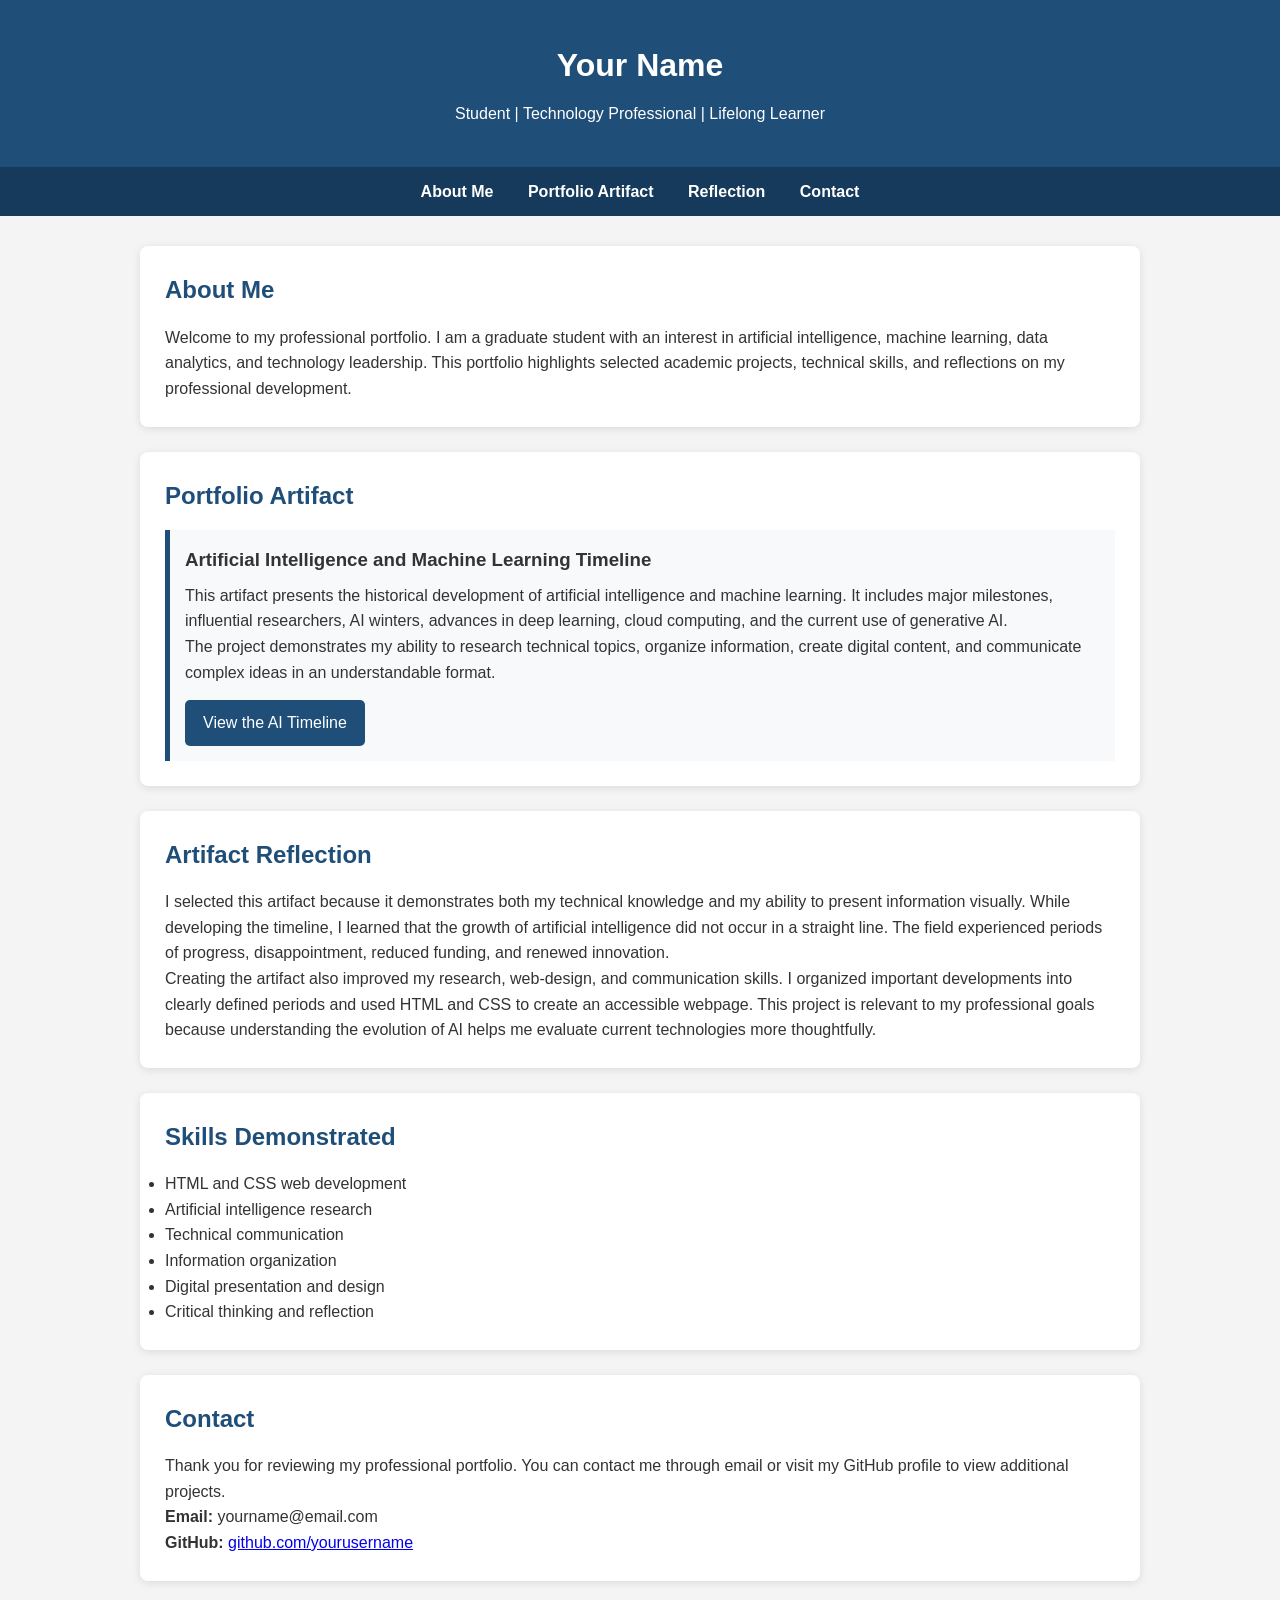
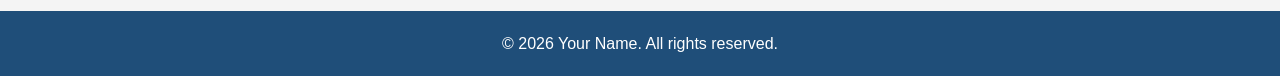
==== index.html @ 213ccf34 "Create index.html" ====
<!DOCTYPE html>
<html lang="en">
<head>
    <meta charset="UTF-8">
    <meta name="viewport" content="width=device-width, initial-scale=1.0">

    <title>My Professional Portfolio</title>

    <style>
        * {
            box-sizing: border-box;
            margin: 0;
            padding: 0;
        }

        body {
            font-family: Arial, sans-serif;
            line-height: 1.6;
            background-color: #f4f4f4;
            color: #333;
        }

        header {
            background-color: #1f4e79;
            color: white;
            text-align: center;
            padding: 40px 20px;
        }

        header h1 {
            margin-bottom: 10px;
        }

        nav {
            background-color: #163a5c;
            text-align: center;
            padding: 12px;
        }

        nav a {
            color: white;
            text-decoration: none;
            margin: 0 15px;
            font-weight: bold;
        }

        nav a:hover {
            text-decoration: underline;
        }

        .container {
            width: 90%;
            max-width: 1000px;
            margin: 30px auto;
        }

        section {
            background-color: white;
            margin-bottom: 25px;
            padding: 25px;
            border-radius: 8px;
            box-shadow: 0 2px 8px rgba(0, 0, 0, 0.1);
        }

        section h2 {
            color: #1f4e79;
            margin-bottom: 15px;
        }

        .project-card {
            border-left: 5px solid #1f4e79;
            padding: 15px;
            margin-top: 15px;
            background-color: #f8f9fa;
        }

        .project-card h3 {
            margin-bottom: 8px;
        }

        .button {
            display: inline-block;
            margin-top: 15px;
            padding: 10px 18px;
            background-color: #1f4e79;
            color: white;
            text-decoration: none;
            border-radius: 5px;
        }

        .button:hover {
            background-color: #163a5c;
        }

        footer {
            text-align: center;
            background-color: #1f4e79;
            color: white;
            padding: 20px;
            margin-top: 30px;
        }

        @media screen and (max-width: 600px) {
            nav a {
                display: block;
                margin: 8px 0;
            }

            header {
                padding: 30px 15px;
            }
        }
    </style>
</head>

<body>

    <header>
        <h1>Your Name</h1>
        <p>Student | Technology Professional | Lifelong Learner</p>
    </header>

    <nav>
        <a href="#about">About Me</a>
        <a href="#artifact">Portfolio Artifact</a>
        <a href="#reflection">Reflection</a>
        <a href="#contact">Contact</a>
    </nav>

    <main class="container">

        <section id="about">
            <h2>About Me</h2>

            <p>
                Welcome to my professional portfolio. I am a graduate student
                with an interest in artificial intelligence, machine learning,
                data analytics, and technology leadership. This portfolio
                highlights selected academic projects, technical skills, and
                reflections on my professional development.
            </p>
        </section>

        <section id="artifact">
            <h2>Portfolio Artifact</h2>

            <div class="project-card">
                <h3>Artificial Intelligence and Machine Learning Timeline</h3>

                <p>
                    This artifact presents the historical development of
                    artificial intelligence and machine learning. It includes
                    major milestones, influential researchers, AI winters,
                    advances in deep learning, cloud computing, and the current
                    use of generative AI.
                </p>

                <p>
                    The project demonstrates my ability to research technical
                    topics, organize information, create digital content, and
                    communicate complex ideas in an understandable format.
                </p>

                <a href="timeline.html" class="button">
                    View the AI Timeline
                </a>
            </div>
        </section>

        <section id="reflection">
            <h2>Artifact Reflection</h2>

            <p>
                I selected this artifact because it demonstrates both my
                technical knowledge and my ability to present information
                visually. While developing the timeline, I learned that the
                growth of artificial intelligence did not occur in a straight
                line. The field experienced periods of progress, disappointment,
                reduced funding, and renewed innovation.
            </p>

            <p>
                Creating the artifact also improved my research, web-design,
                and communication skills. I organized important developments
                into clearly defined periods and used HTML and CSS to create an
                accessible webpage. This project is relevant to my professional
                goals because understanding the evolution of AI helps me evaluate
                current technologies more thoughtfully.
            </p>
        </section>

        <section id="skills">
            <h2>Skills Demonstrated</h2>

            <ul>
                <li>HTML and CSS web development</li>
                <li>Artificial intelligence research</li>
                <li>Technical communication</li>
                <li>Information organization</li>
                <li>Digital presentation and design</li>
                <li>Critical thinking and reflection</li>
            </ul>
        </section>

        <section id="contact">
            <h2>Contact</h2>

            <p>
                Thank you for reviewing my professional portfolio. You can
                contact me through email or visit my GitHub profile to view
                additional projects.
            </p>

            <p>
                <strong>Email:</strong> yourname@email.com
            </p>

            <p>
                <strong>GitHub:</strong>
                <a href="https://github.com/yourusername" target="_blank">
                    github.com/yourusername
                </a>
            </p>
        </section>

    </main>

    <footer>
        <p>&copy; 2026 Your Name. All rights reserved.</p>
    </footer>

</body>
</html>
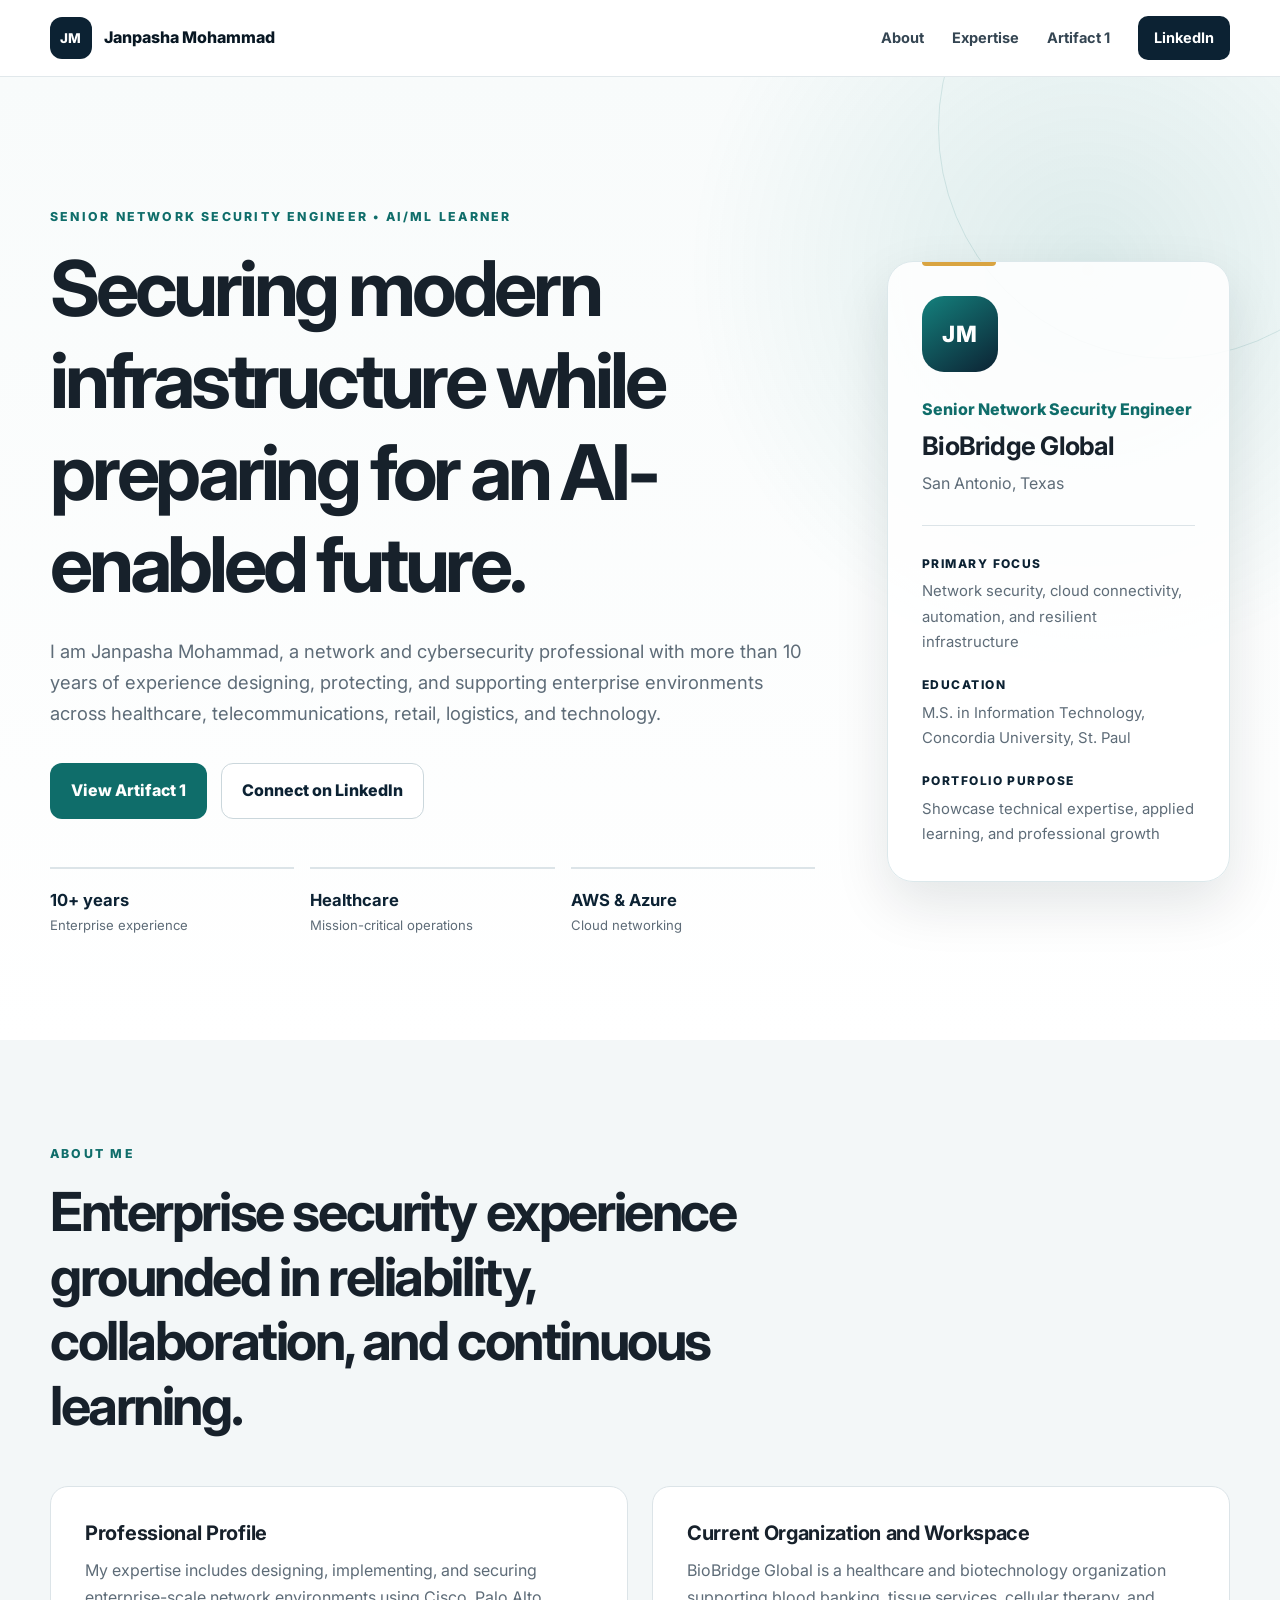
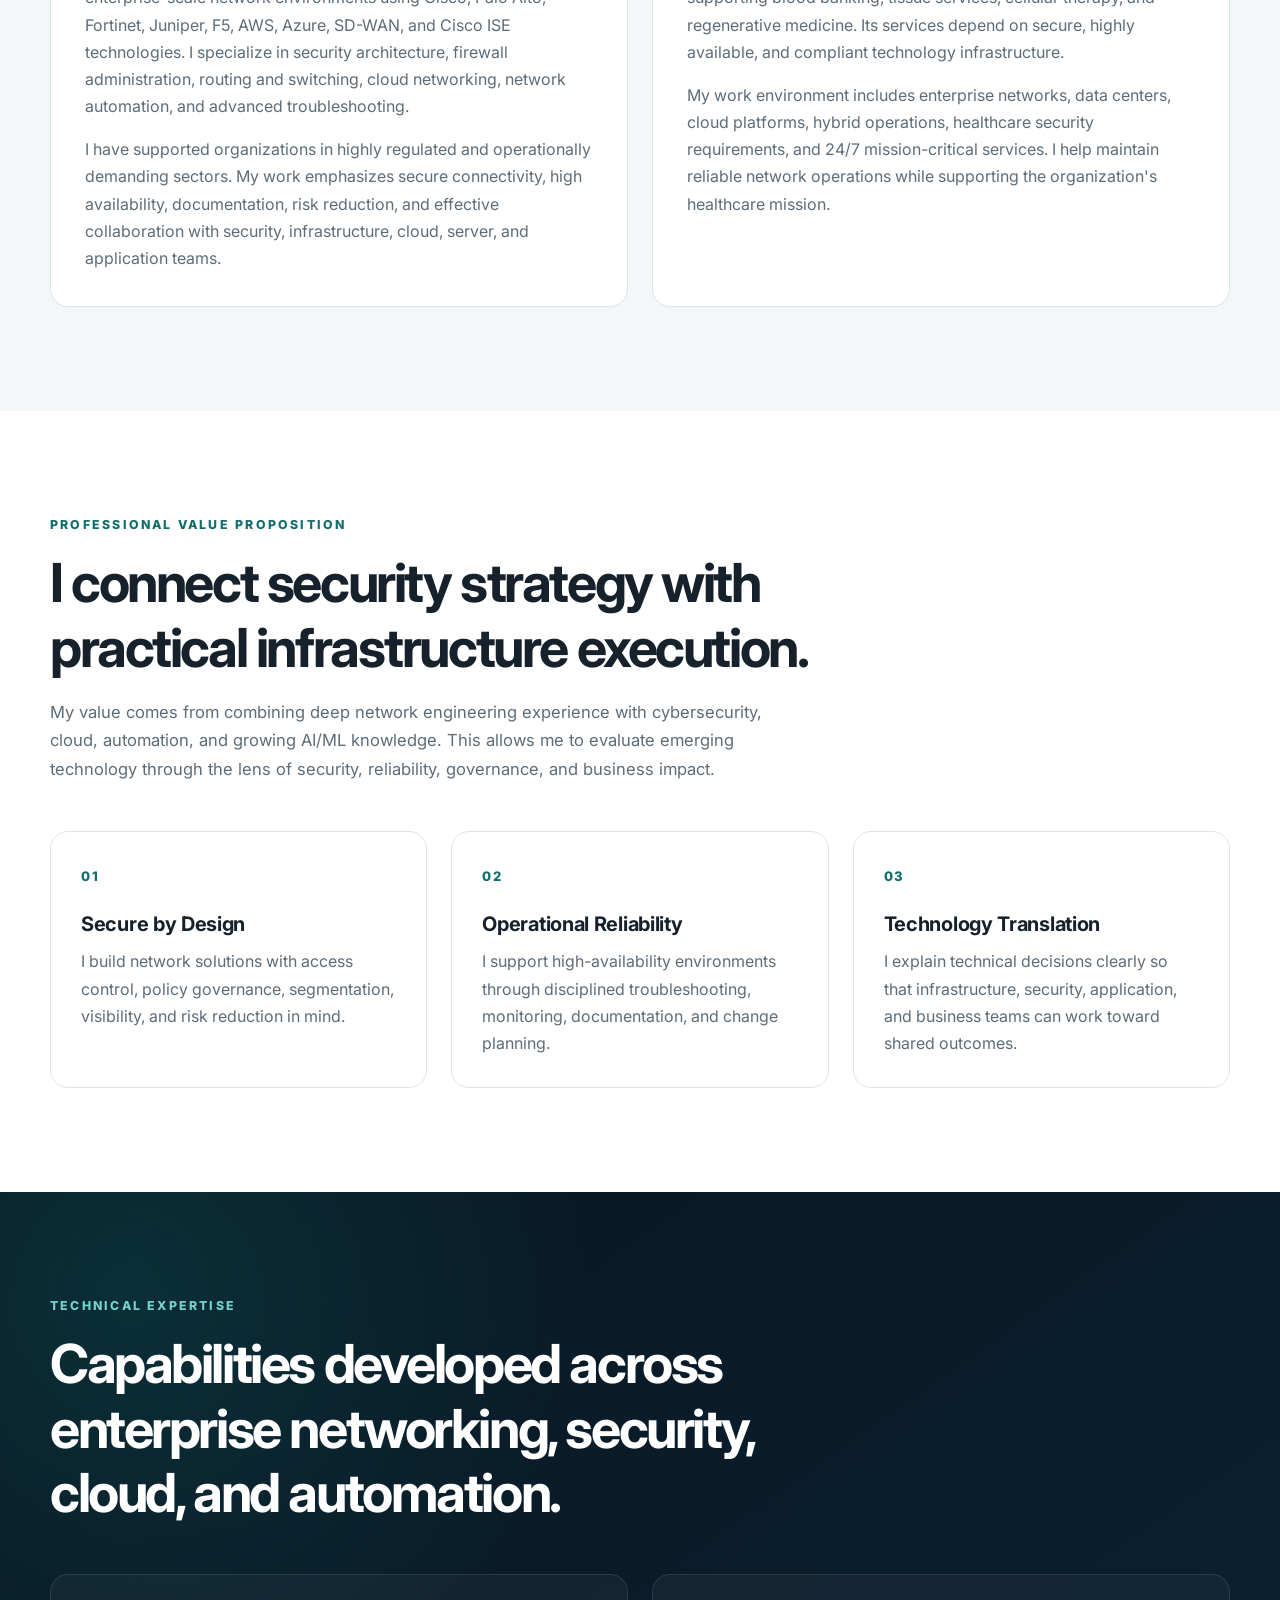
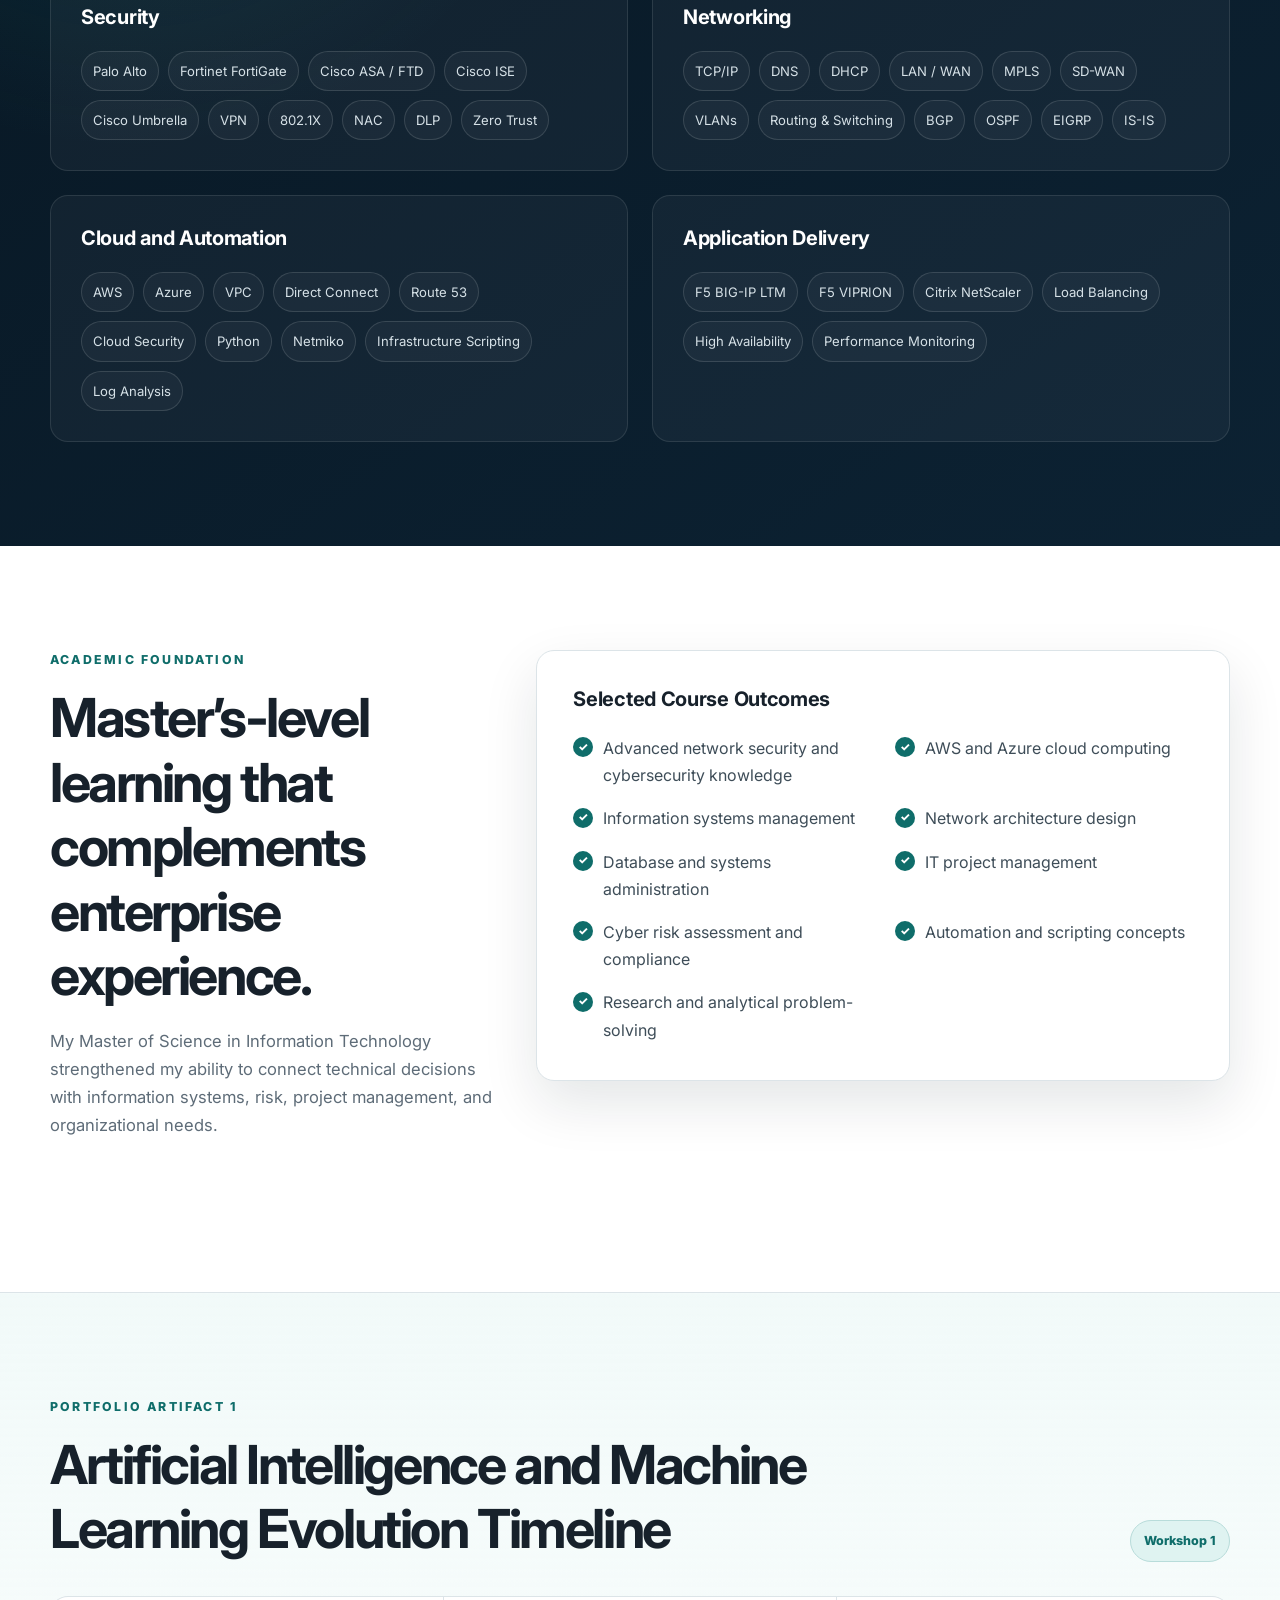
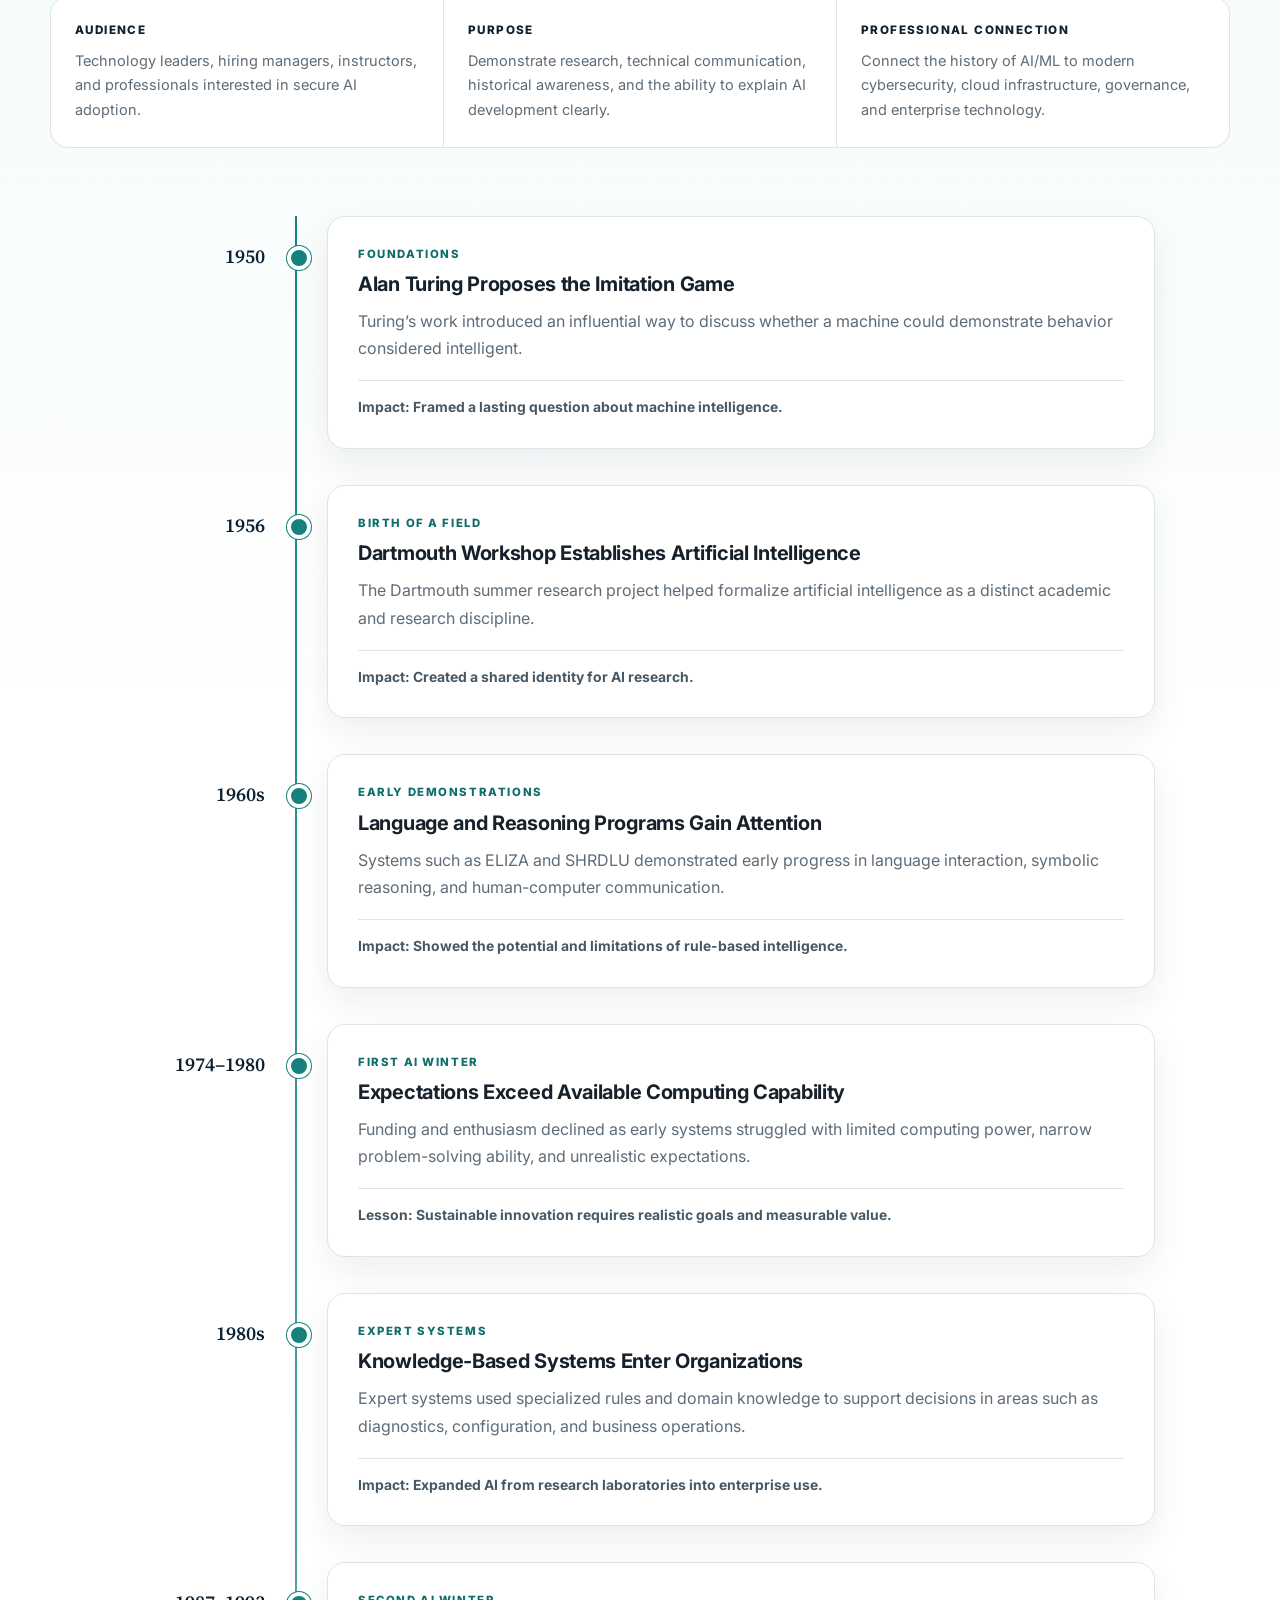
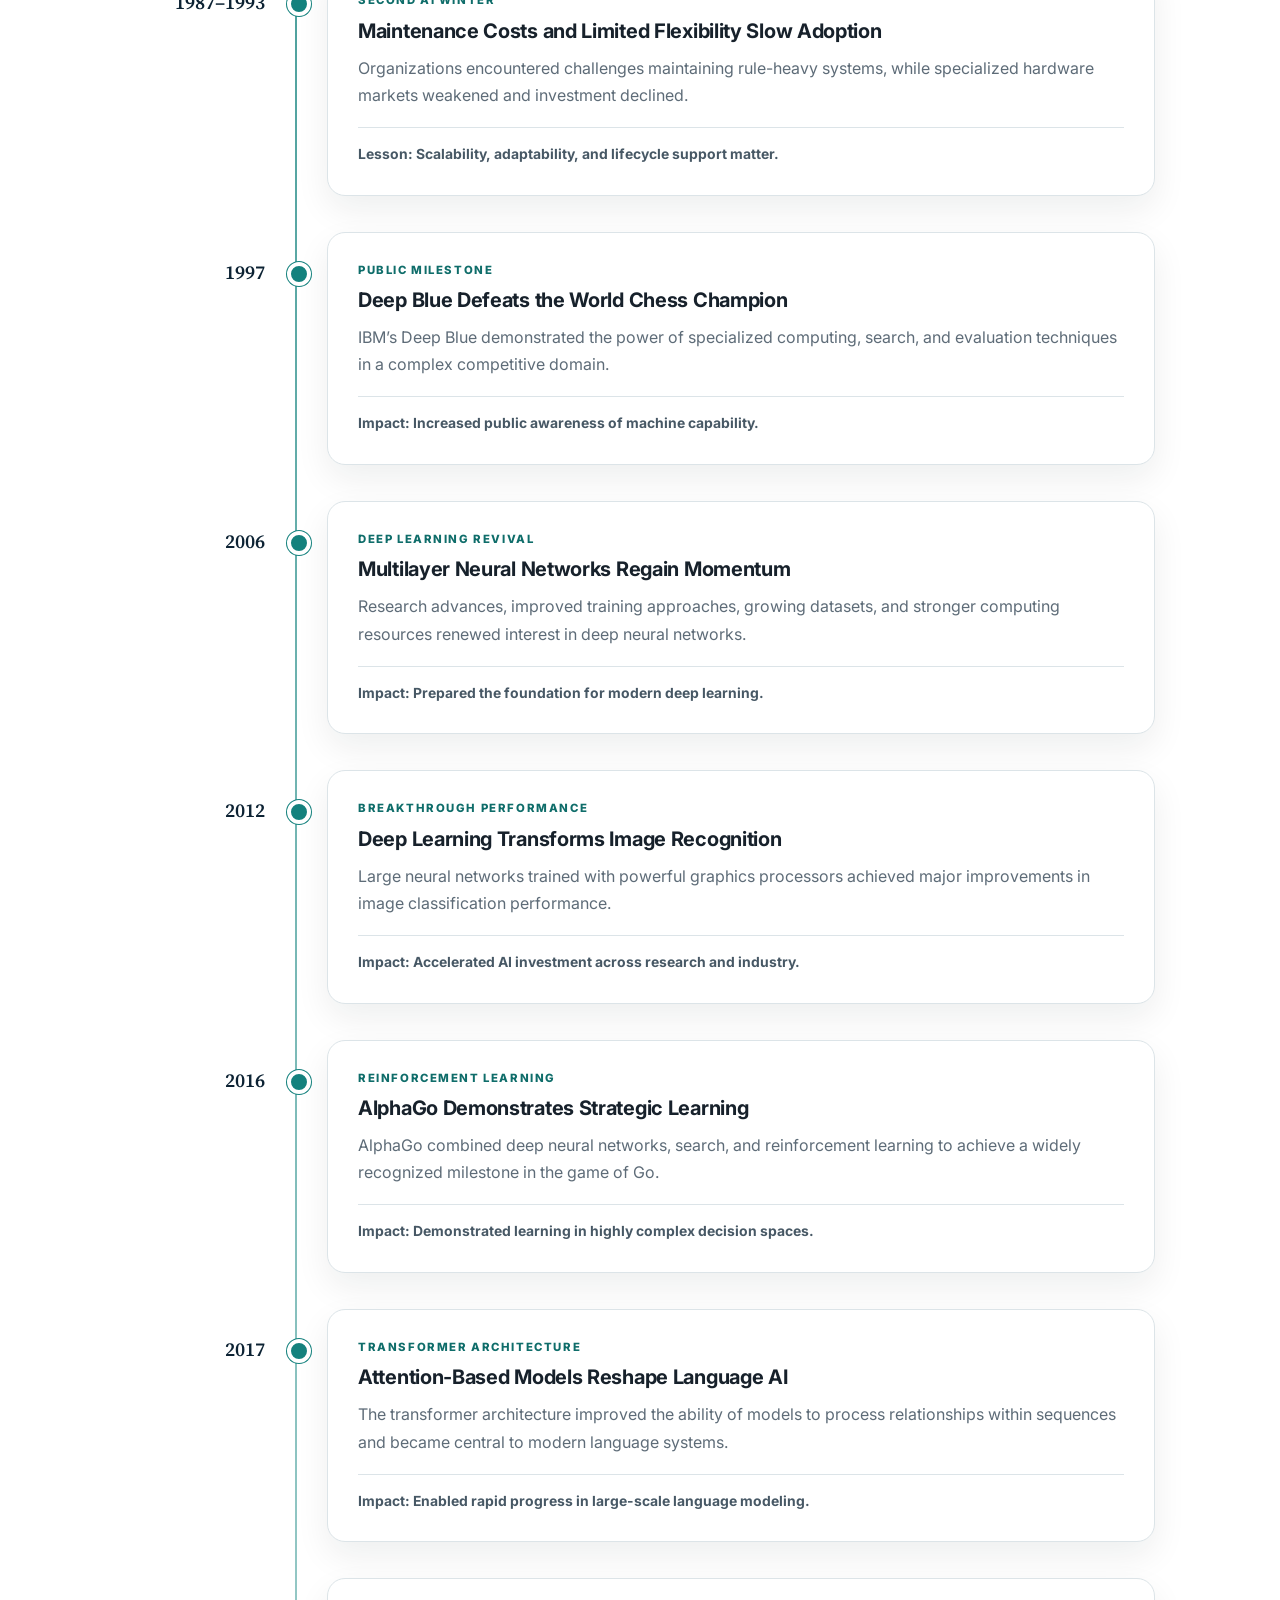
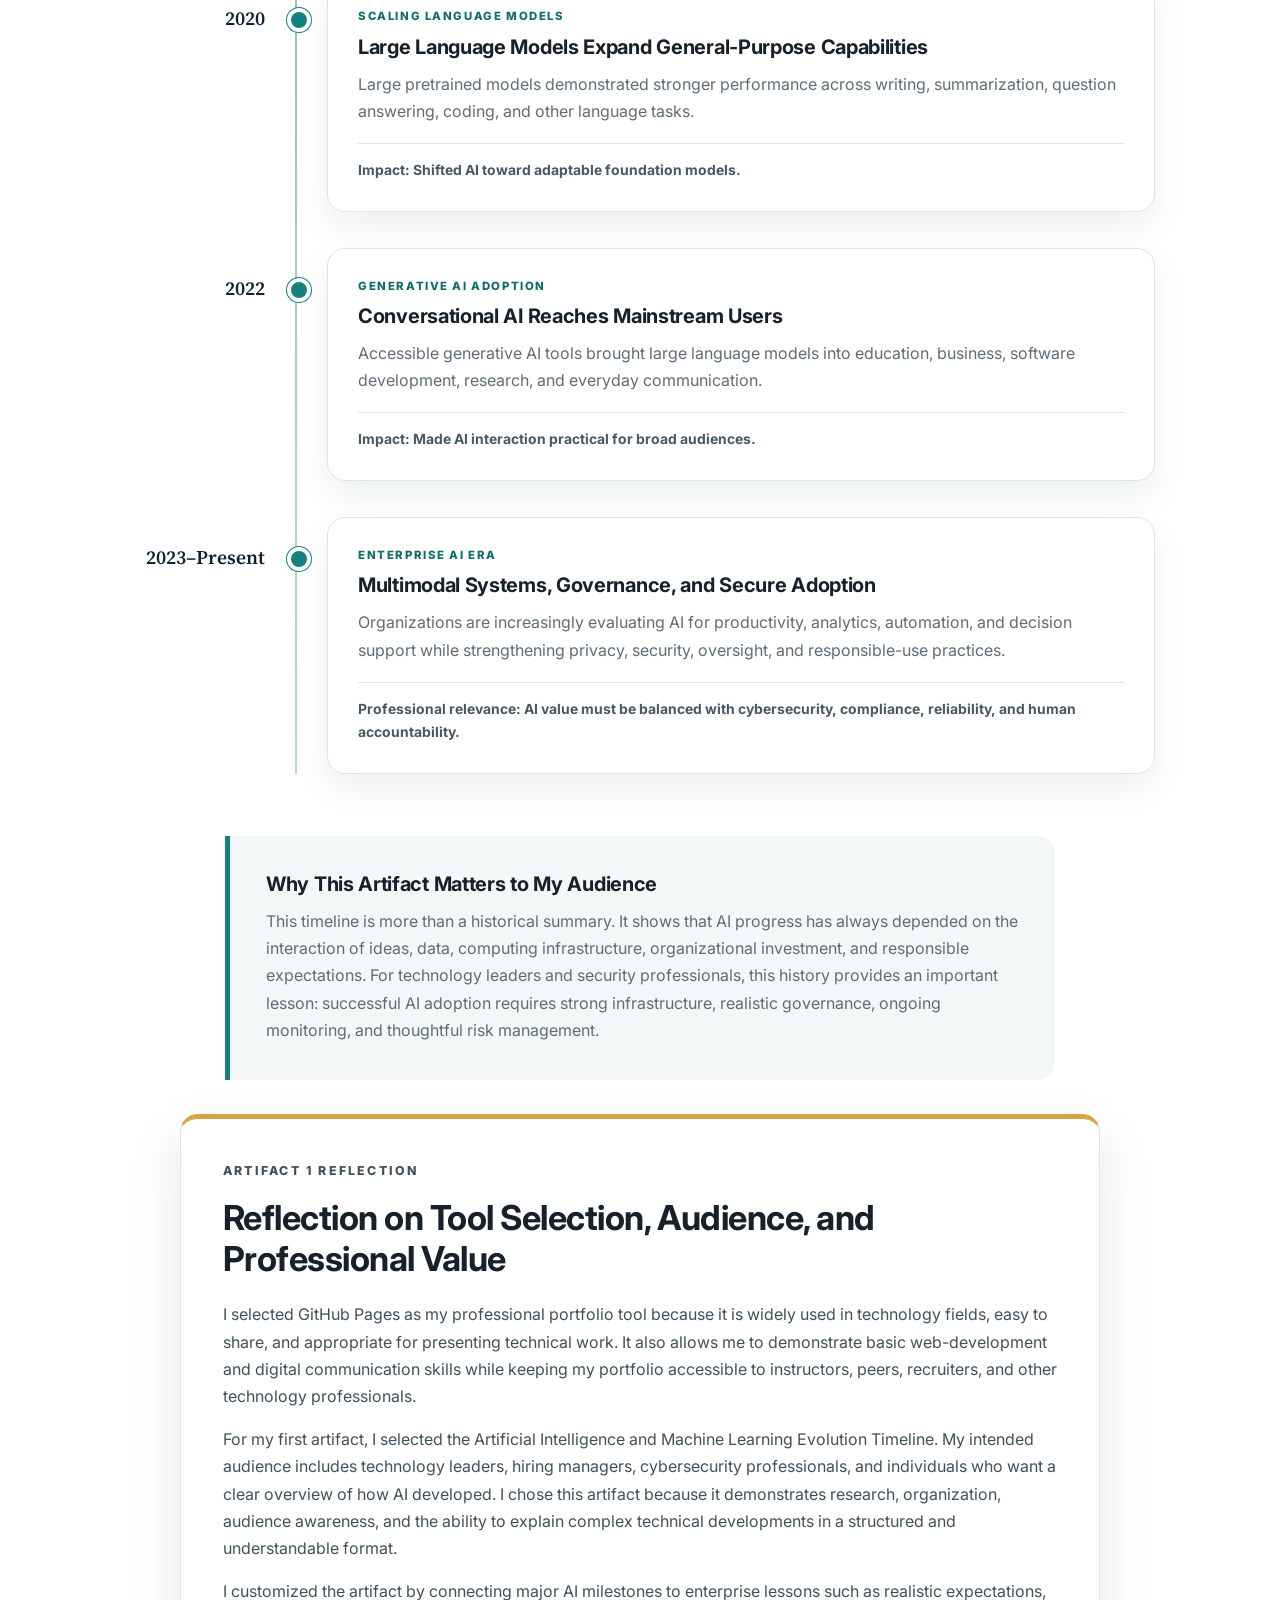
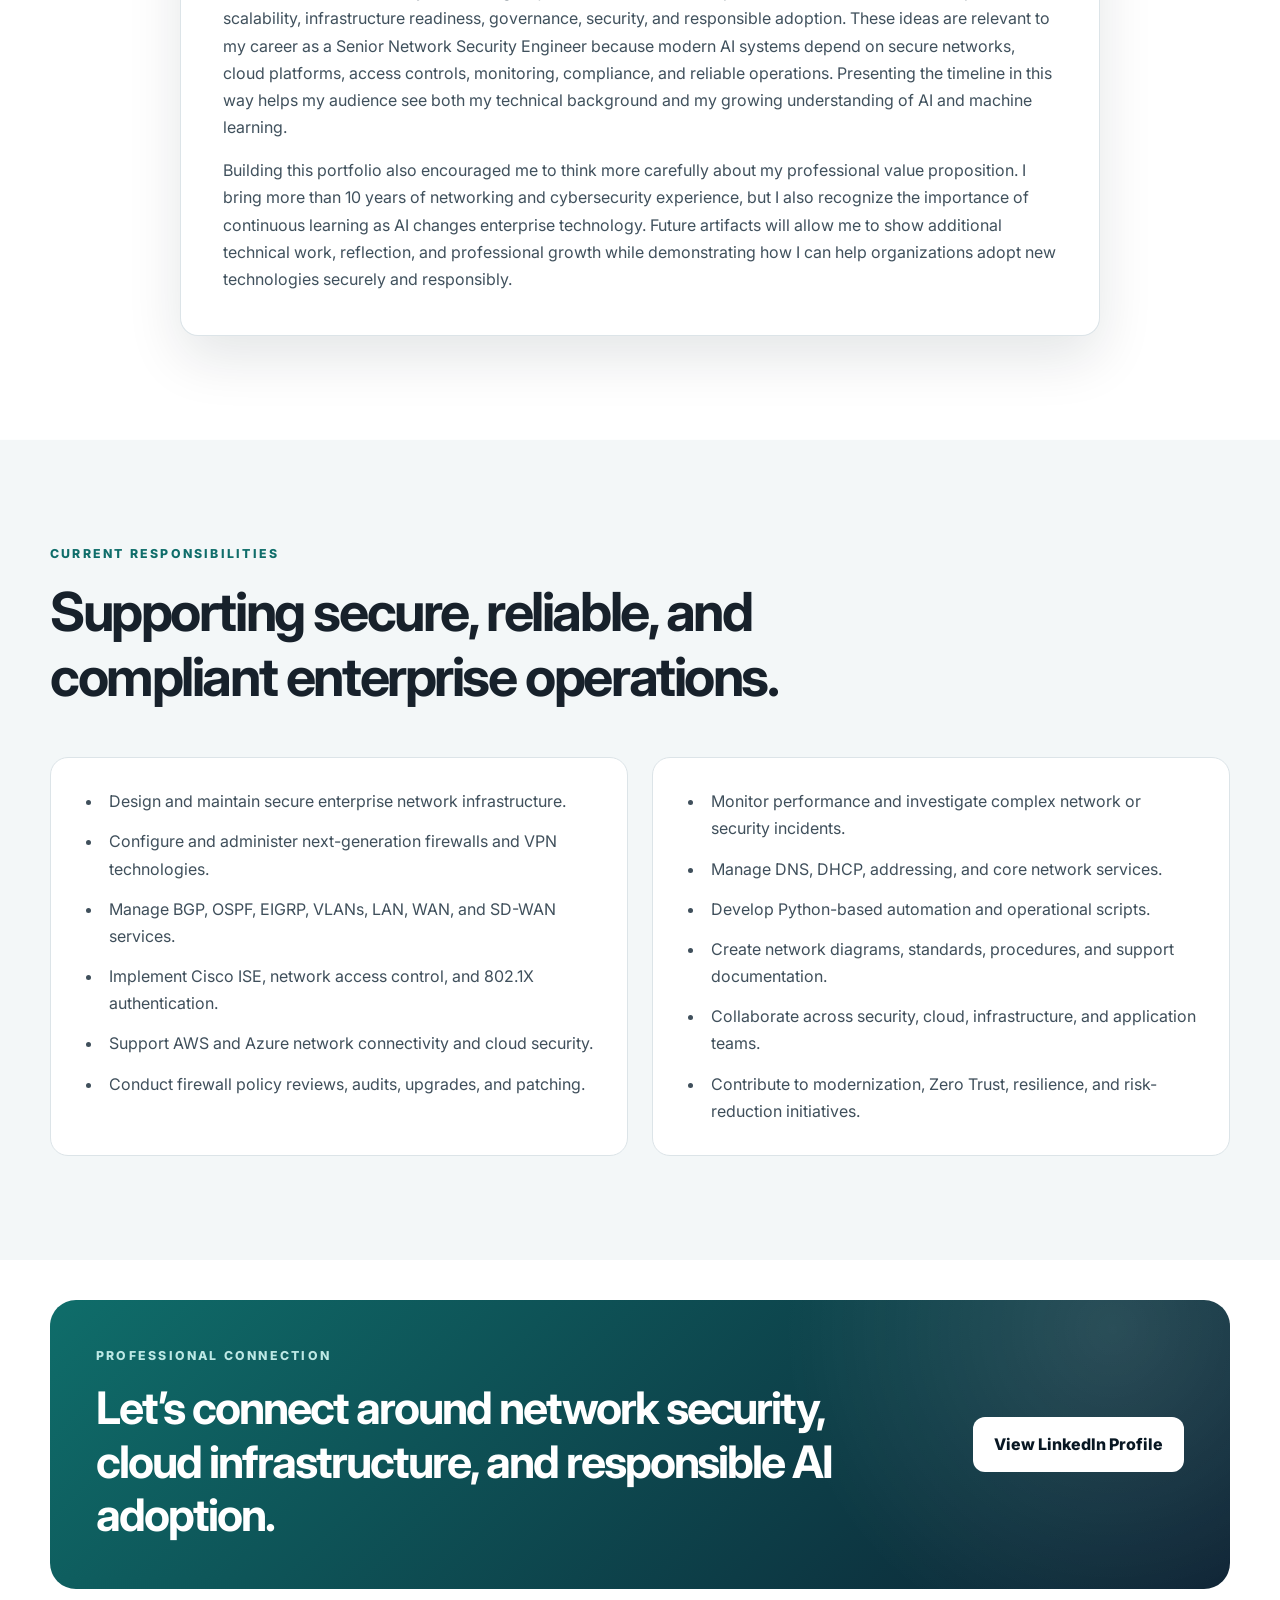
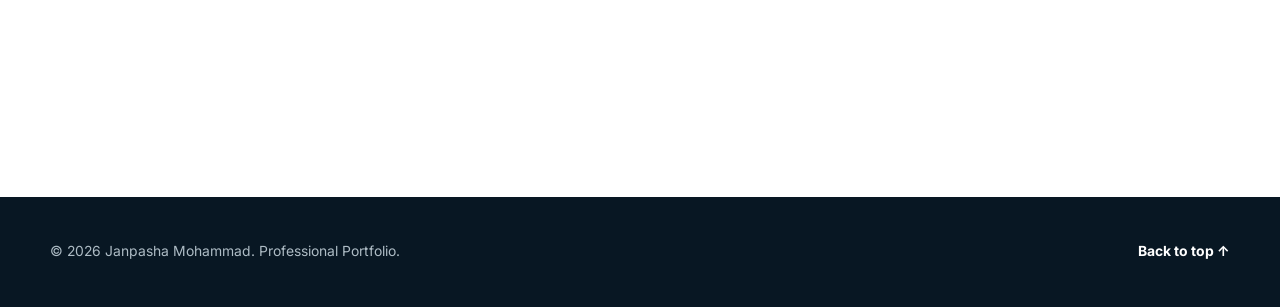
==== commit d6fb3dc9: "Update index.html" ====
--- a/index.html
+++ b/index.html
@@ -1,233 +1,497 @@
 <!DOCTYPE html>
 <html lang="en">
 <head>
-    <meta charset="UTF-8">
-    <meta name="viewport" content="width=device-width, initial-scale=1.0">
-
-    <title>My Professional Portfolio</title>
-
-    <style>
-        * {
-            box-sizing: border-box;
-            margin: 0;
-            padding: 0;
-        }
-
-        body {
-            font-family: Arial, sans-serif;
-            line-height: 1.6;
-            background-color: #f4f4f4;
-            color: #333;
-        }
-
-        header {
-            background-color: #1f4e79;
-            color: white;
-            text-align: center;
-            padding: 40px 20px;
-        }
-
-        header h1 {
-            margin-bottom: 10px;
-        }
-
-        nav {
-            background-color: #163a5c;
-            text-align: center;
-            padding: 12px;
-        }
-
-        nav a {
-            color: white;
-            text-decoration: none;
-            margin: 0 15px;
-            font-weight: bold;
-        }
-
-        nav a:hover {
-            text-decoration: underline;
-        }
-
-        .container {
-            width: 90%;
-            max-width: 1000px;
-            margin: 30px auto;
-        }
-
-        section {
-            background-color: white;
-            margin-bottom: 25px;
-            padding: 25px;
-            border-radius: 8px;
-            box-shadow: 0 2px 8px rgba(0, 0, 0, 0.1);
-        }
-
-        section h2 {
-            color: #1f4e79;
-            margin-bottom: 15px;
-        }
-
-        .project-card {
-            border-left: 5px solid #1f4e79;
-            padding: 15px;
-            margin-top: 15px;
-            background-color: #f8f9fa;
-        }
-
-        .project-card h3 {
-            margin-bottom: 8px;
-        }
-
-        .button {
-            display: inline-block;
-            margin-top: 15px;
-            padding: 10px 18px;
-            background-color: #1f4e79;
-            color: white;
-            text-decoration: none;
-            border-radius: 5px;
-        }
-
-        .button:hover {
-            background-color: #163a5c;
-        }
-
-        footer {
-            text-align: center;
-            background-color: #1f4e79;
-            color: white;
-            padding: 20px;
-            margin-top: 30px;
-        }
-
-        @media screen and (max-width: 600px) {
-            nav a {
-                display: block;
-                margin: 8px 0;
-            }
-
-            header {
-                padding: 30px 15px;
-            }
-        }
-    </style>
+  <meta charset="UTF-8">
+  <meta name="viewport" content="width=device-width, initial-scale=1.0">
+  <meta name="description" content="Professional portfolio of Janpasha Mohammad, Senior Network Security Engineer, featuring an AI and machine learning timeline artifact.">
+  <meta name="author" content="Janpasha Mohammad">
+  <title>Janpasha Mohammad | Network Security & AI Portfolio</title>
+
+  <link rel="preconnect" href="https://fonts.googleapis.com">
+  <link rel="preconnect" href="https://fonts.gstatic.com" crossorigin>
+  <link href="https://fonts.googleapis.com/css2?family=Inter:wght@400;500;600;700;800&family=Source+Serif+4:ital,wght@0,600;1,500&display=swap" rel="stylesheet">
+  <link rel="stylesheet" href="styles.css">
 </head>
 
 <body>
-
-    <header>
-        <h1>Your Name</h1>
-        <p>Student | Technology Professional | Lifelong Learner</p>
-    </header>
-
-    <nav>
-        <a href="#about">About Me</a>
-        <a href="#artifact">Portfolio Artifact</a>
-        <a href="#reflection">Reflection</a>
-        <a href="#contact">Contact</a>
-    </nav>
-
-    <main class="container">
-
-        <section id="about">
-            <h2>About Me</h2>
-
+  <a class="skip-link" href="#main-content">Skip to main content</a>
+
+  <header class="site-header" id="top">
+    <div class="container nav-wrap">
+      <a class="brand" href="#top" aria-label="Janpasha Mohammad home">
+        <span class="brand-mark" aria-hidden="true">JM</span>
+        <span>Janpasha Mohammad</span>
+      </a>
+
+      <button class="menu-button" type="button" aria-expanded="false" aria-controls="site-nav">
+        <span class="sr-only">Open navigation menu</span>
+        <span></span><span></span><span></span>
+      </button>
+
+      <nav class="site-nav" id="site-nav" aria-label="Primary navigation">
+        <a href="#about">About</a>
+        <a href="#expertise">Expertise</a>
+        <a href="#artifact">Artifact 1</a>
+        <a class="nav-cta" href="https://www.linkedin.com/in/janpasha-mohammad-199888212" target="_blank" rel="noopener noreferrer">LinkedIn</a>
+      </nav>
+    </div>
+  </header>
+
+  <main id="main-content">
+    <section class="hero section">
+      <div class="container hero-grid">
+        <div class="hero-copy reveal">
+          <p class="eyebrow">Senior Network Security Engineer • AI/ML Learner</p>
+          <h1>Securing modern infrastructure while preparing for an AI-enabled future.</h1>
+          <p class="hero-summary">
+            I am Janpasha Mohammad, a network and cybersecurity professional with more than
+            10 years of experience designing, protecting, and supporting enterprise environments
+            across healthcare, telecommunications, retail, logistics, and technology.
+          </p>
+
+          <div class="hero-actions">
+            <a class="button button-primary" href="#artifact">View Artifact 1</a>
+            <a class="button button-secondary" href="https://www.linkedin.com/in/janpasha-mohammad-199888212" target="_blank" rel="noopener noreferrer">Connect on LinkedIn</a>
+          </div>
+
+          <ul class="hero-highlights" aria-label="Professional highlights">
+            <li><strong>10+ years</strong><span>Enterprise experience</span></li>
+            <li><strong>Healthcare</strong><span>Mission-critical operations</span></li>
+            <li><strong>AWS & Azure</strong><span>Cloud networking</span></li>
+          </ul>
+        </div>
+
+        <aside class="profile-card reveal" aria-label="Professional profile summary">
+          <div class="profile-monogram" aria-hidden="true">JM</div>
+          <p class="profile-role">Senior Network Security Engineer</p>
+          <h2>BioBridge Global</h2>
+          <p>San Antonio, Texas</p>
+
+          <div class="profile-divider"></div>
+
+          <dl class="profile-details">
+            <div>
+              <dt>Primary Focus</dt>
+              <dd>Network security, cloud connectivity, automation, and resilient infrastructure</dd>
+            </div>
+            <div>
+              <dt>Education</dt>
+              <dd>M.S. in Information Technology, Concordia University, St. Paul</dd>
+            </div>
+            <div>
+              <dt>Portfolio Purpose</dt>
+              <dd>Showcase technical expertise, applied learning, and professional growth</dd>
+            </div>
+          </dl>
+        </aside>
+      </div>
+    </section>
+
+    <section class="section section-soft" id="about">
+      <div class="container">
+        <div class="section-heading reveal">
+          <p class="eyebrow">About Me</p>
+          <h2>Enterprise security experience grounded in reliability, collaboration, and continuous learning.</h2>
+        </div>
+
+        <div class="about-grid">
+          <article class="content-card reveal">
+            <h3>Professional Profile</h3>
             <p>
-                Welcome to my professional portfolio. I am a graduate student
-                with an interest in artificial intelligence, machine learning,
-                data analytics, and technology leadership. This portfolio
-                highlights selected academic projects, technical skills, and
-                reflections on my professional development.
+              My expertise includes designing, implementing, and securing enterprise-scale network
+              environments using Cisco, Palo Alto, Fortinet, Juniper, F5, AWS, Azure, SD-WAN, and
+              Cisco ISE technologies. I specialize in security architecture, firewall administration,
+              routing and switching, cloud networking, network automation, and advanced troubleshooting.
             </p>
-        </section>
-
-        <section id="artifact">
-            <h2>Portfolio Artifact</h2>
-
-            <div class="project-card">
-                <h3>Artificial Intelligence and Machine Learning Timeline</h3>
-
-                <p>
-                    This artifact presents the historical development of
-                    artificial intelligence and machine learning. It includes
-                    major milestones, influential researchers, AI winters,
-                    advances in deep learning, cloud computing, and the current
-                    use of generative AI.
-                </p>
-
-                <p>
-                    The project demonstrates my ability to research technical
-                    topics, organize information, create digital content, and
-                    communicate complex ideas in an understandable format.
-                </p>
-
-                <a href="timeline.html" class="button">
-                    View the AI Timeline
-                </a>
-            </div>
-        </section>
-
-        <section id="reflection">
-            <h2>Artifact Reflection</h2>
-
             <p>
-                I selected this artifact because it demonstrates both my
-                technical knowledge and my ability to present information
-                visually. While developing the timeline, I learned that the
-                growth of artificial intelligence did not occur in a straight
-                line. The field experienced periods of progress, disappointment,
-                reduced funding, and renewed innovation.
+              I have supported organizations in highly regulated and operationally demanding sectors.
+              My work emphasizes secure connectivity, high availability, documentation, risk reduction,
+              and effective collaboration with security, infrastructure, cloud, server, and application teams.
             </p>
-
+          </article>
+
+          <article class="content-card reveal">
+            <h3>Current Organization and Workspace</h3>
             <p>
-                Creating the artifact also improved my research, web-design,
-                and communication skills. I organized important developments
-                into clearly defined periods and used HTML and CSS to create an
-                accessible webpage. This project is relevant to my professional
-                goals because understanding the evolution of AI helps me evaluate
-                current technologies more thoughtfully.
+              BioBridge Global is a healthcare and biotechnology organization supporting blood banking,
+              tissue services, cellular therapy, and regenerative medicine. Its services depend on secure,
+              highly available, and compliant technology infrastructure.
             </p>
-        </section>
-
-        <section id="skills">
-            <h2>Skills Demonstrated</h2>
-
-            <ul>
-                <li>HTML and CSS web development</li>
-                <li>Artificial intelligence research</li>
-                <li>Technical communication</li>
-                <li>Information organization</li>
-                <li>Digital presentation and design</li>
-                <li>Critical thinking and reflection</li>
+            <p>
+              My work environment includes enterprise networks, data centers, cloud platforms, hybrid
+              operations, healthcare security requirements, and 24/7 mission-critical services. I help
+              maintain reliable network operations while supporting the organization's healthcare mission.
+            </p>
+          </article>
+        </div>
+      </div>
+    </section>
+
+    <section class="section" id="value">
+      <div class="container">
+        <div class="section-heading reveal">
+          <p class="eyebrow">Professional Value Proposition</p>
+          <h2>I connect security strategy with practical infrastructure execution.</h2>
+          <p>
+            My value comes from combining deep network engineering experience with cybersecurity,
+            cloud, automation, and growing AI/ML knowledge. This allows me to evaluate emerging
+            technology through the lens of security, reliability, governance, and business impact.
+          </p>
+        </div>
+
+        <div class="value-grid">
+          <article class="mini-card reveal">
+            <span class="card-number">01</span>
+            <h3>Secure by Design</h3>
+            <p>I build network solutions with access control, policy governance, segmentation, visibility, and risk reduction in mind.</p>
+          </article>
+          <article class="mini-card reveal">
+            <span class="card-number">02</span>
+            <h3>Operational Reliability</h3>
+            <p>I support high-availability environments through disciplined troubleshooting, monitoring, documentation, and change planning.</p>
+          </article>
+          <article class="mini-card reveal">
+            <span class="card-number">03</span>
+            <h3>Technology Translation</h3>
+            <p>I explain technical decisions clearly so that infrastructure, security, application, and business teams can work toward shared outcomes.</p>
+          </article>
+        </div>
+      </div>
+    </section>
+
+    <section class="section section-dark" id="expertise">
+      <div class="container">
+        <div class="section-heading reveal">
+          <p class="eyebrow">Technical Expertise</p>
+          <h2>Capabilities developed across enterprise networking, security, cloud, and automation.</h2>
+        </div>
+
+        <div class="skills-grid">
+          <article class="skill-group reveal">
+            <h3>Security</h3>
+            <ul class="tag-list">
+              <li>Palo Alto</li><li>Fortinet FortiGate</li><li>Cisco ASA / FTD</li>
+              <li>Cisco ISE</li><li>Cisco Umbrella</li><li>VPN</li>
+              <li>802.1X</li><li>NAC</li><li>DLP</li><li>Zero Trust</li>
             </ul>
-        </section>
-
-        <section id="contact">
-            <h2>Contact</h2>
-
-            <p>
-                Thank you for reviewing my professional portfolio. You can
-                contact me through email or visit my GitHub profile to view
-                additional projects.
-            </p>
-
-            <p>
-                <strong>Email:</strong> yourname@email.com
-            </p>
-
-            <p>
-                <strong>GitHub:</strong>
-                <a href="https://github.com/yourusername" target="_blank">
-                    github.com/yourusername
-                </a>
-            </p>
-        </section>
-
-    </main>
-
-    <footer>
-        <p>&copy; 2026 Your Name. All rights reserved.</p>
-    </footer>
-
+          </article>
+
+          <article class="skill-group reveal">
+            <h3>Networking</h3>
+            <ul class="tag-list">
+              <li>TCP/IP</li><li>DNS</li><li>DHCP</li><li>LAN / WAN</li>
+              <li>MPLS</li><li>SD-WAN</li><li>VLANs</li><li>Routing & Switching</li>
+              <li>BGP</li><li>OSPF</li><li>EIGRP</li><li>IS-IS</li>
+            </ul>
+          </article>
+
+          <article class="skill-group reveal">
+            <h3>Cloud and Automation</h3>
+            <ul class="tag-list">
+              <li>AWS</li><li>Azure</li><li>VPC</li><li>Direct Connect</li>
+              <li>Route 53</li><li>Cloud Security</li><li>Python</li>
+              <li>Netmiko</li><li>Infrastructure Scripting</li><li>Log Analysis</li>
+            </ul>
+          </article>
+
+          <article class="skill-group reveal">
+            <h3>Application Delivery</h3>
+            <ul class="tag-list">
+              <li>F5 BIG-IP LTM</li><li>F5 VIPRION</li><li>Citrix NetScaler</li>
+              <li>Load Balancing</li><li>High Availability</li><li>Performance Monitoring</li>
+            </ul>
+          </article>
+        </div>
+      </div>
+    </section>
+
+    <section class="section" id="education">
+      <div class="container education-grid">
+        <div class="section-heading reveal">
+          <p class="eyebrow">Academic Foundation</p>
+          <h2>Master’s-level learning that complements enterprise experience.</h2>
+          <p>
+            My Master of Science in Information Technology strengthened my ability to connect
+            technical decisions with information systems, risk, project management, and organizational needs.
+          </p>
+        </div>
+
+        <div class="outcomes-card reveal">
+          <h3>Selected Course Outcomes</h3>
+          <ul class="check-list">
+            <li>Advanced network security and cybersecurity knowledge</li>
+            <li>AWS and Azure cloud computing</li>
+            <li>Information systems management</li>
+            <li>Network architecture design</li>
+            <li>Database and systems administration</li>
+            <li>IT project management</li>
+            <li>Cyber risk assessment and compliance</li>
+            <li>Automation and scripting concepts</li>
+            <li>Research and analytical problem-solving</li>
+          </ul>
+        </div>
+      </div>
+    </section>
+
+    <section class="section artifact-section" id="artifact">
+      <div class="container">
+        <div class="artifact-intro reveal">
+          <div>
+            <p class="eyebrow">Portfolio Artifact 1</p>
+            <h2>Artificial Intelligence and Machine Learning Evolution Timeline</h2>
+          </div>
+          <span class="artifact-badge">Workshop 1</span>
+        </div>
+
+        <div class="artifact-meta reveal">
+          <div>
+            <span>Audience</span>
+            <p>Technology leaders, hiring managers, instructors, and professionals interested in secure AI adoption.</p>
+          </div>
+          <div>
+            <span>Purpose</span>
+            <p>Demonstrate research, technical communication, historical awareness, and the ability to explain AI development clearly.</p>
+          </div>
+          <div>
+            <span>Professional Connection</span>
+            <p>Connect the history of AI/ML to modern cybersecurity, cloud infrastructure, governance, and enterprise technology.</p>
+          </div>
+        </div>
+
+        <div class="timeline" aria-label="Artificial intelligence and machine learning timeline">
+          <article class="timeline-item reveal">
+            <div class="timeline-year">1950</div>
+            <div class="timeline-card">
+              <p class="timeline-era">Foundations</p>
+              <h3>Alan Turing Proposes the Imitation Game</h3>
+              <p>Turing’s work introduced an influential way to discuss whether a machine could demonstrate behavior considered intelligent.</p>
+              <span class="timeline-impact">Impact: Framed a lasting question about machine intelligence.</span>
+            </div>
+          </article>
+
+          <article class="timeline-item reveal">
+            <div class="timeline-year">1956</div>
+            <div class="timeline-card">
+              <p class="timeline-era">Birth of a Field</p>
+              <h3>Dartmouth Workshop Establishes Artificial Intelligence</h3>
+              <p>The Dartmouth summer research project helped formalize artificial intelligence as a distinct academic and research discipline.</p>
+              <span class="timeline-impact">Impact: Created a shared identity for AI research.</span>
+            </div>
+          </article>
+
+          <article class="timeline-item reveal">
+            <div class="timeline-year">1960s</div>
+            <div class="timeline-card">
+              <p class="timeline-era">Early Demonstrations</p>
+              <h3>Language and Reasoning Programs Gain Attention</h3>
+              <p>Systems such as ELIZA and SHRDLU demonstrated early progress in language interaction, symbolic reasoning, and human-computer communication.</p>
+              <span class="timeline-impact">Impact: Showed the potential and limitations of rule-based intelligence.</span>
+            </div>
+          </article>
+
+          <article class="timeline-item reveal">
+            <div class="timeline-year">1974–1980</div>
+            <div class="timeline-card">
+              <p class="timeline-era">First AI Winter</p>
+              <h3>Expectations Exceed Available Computing Capability</h3>
+              <p>Funding and enthusiasm declined as early systems struggled with limited computing power, narrow problem-solving ability, and unrealistic expectations.</p>
+              <span class="timeline-impact">Lesson: Sustainable innovation requires realistic goals and measurable value.</span>
+            </div>
+          </article>
+
+          <article class="timeline-item reveal">
+            <div class="timeline-year">1980s</div>
+            <div class="timeline-card">
+              <p class="timeline-era">Expert Systems</p>
+              <h3>Knowledge-Based Systems Enter Organizations</h3>
+              <p>Expert systems used specialized rules and domain knowledge to support decisions in areas such as diagnostics, configuration, and business operations.</p>
+              <span class="timeline-impact">Impact: Expanded AI from research laboratories into enterprise use.</span>
+            </div>
+          </article>
+
+          <article class="timeline-item reveal">
+            <div class="timeline-year">1987–1993</div>
+            <div class="timeline-card">
+              <p class="timeline-era">Second AI Winter</p>
+              <h3>Maintenance Costs and Limited Flexibility Slow Adoption</h3>
+              <p>Organizations encountered challenges maintaining rule-heavy systems, while specialized hardware markets weakened and investment declined.</p>
+              <span class="timeline-impact">Lesson: Scalability, adaptability, and lifecycle support matter.</span>
+            </div>
+          </article>
+
+          <article class="timeline-item reveal">
+            <div class="timeline-year">1997</div>
+            <div class="timeline-card">
+              <p class="timeline-era">Public Milestone</p>
+              <h3>Deep Blue Defeats the World Chess Champion</h3>
+              <p>IBM’s Deep Blue demonstrated the power of specialized computing, search, and evaluation techniques in a complex competitive domain.</p>
+              <span class="timeline-impact">Impact: Increased public awareness of machine capability.</span>
+            </div>
+          </article>
+
+          <article class="timeline-item reveal">
+            <div class="timeline-year">2006</div>
+            <div class="timeline-card">
+              <p class="timeline-era">Deep Learning Revival</p>
+              <h3>Multilayer Neural Networks Regain Momentum</h3>
+              <p>Research advances, improved training approaches, growing datasets, and stronger computing resources renewed interest in deep neural networks.</p>
+              <span class="timeline-impact">Impact: Prepared the foundation for modern deep learning.</span>
+            </div>
+          </article>
+
+          <article class="timeline-item reveal">
+            <div class="timeline-year">2012</div>
+            <div class="timeline-card">
+              <p class="timeline-era">Breakthrough Performance</p>
+              <h3>Deep Learning Transforms Image Recognition</h3>
+              <p>Large neural networks trained with powerful graphics processors achieved major improvements in image classification performance.</p>
+              <span class="timeline-impact">Impact: Accelerated AI investment across research and industry.</span>
+            </div>
+          </article>
+
+          <article class="timeline-item reveal">
+            <div class="timeline-year">2016</div>
+            <div class="timeline-card">
+              <p class="timeline-era">Reinforcement Learning</p>
+              <h3>AlphaGo Demonstrates Strategic Learning</h3>
+              <p>AlphaGo combined deep neural networks, search, and reinforcement learning to achieve a widely recognized milestone in the game of Go.</p>
+              <span class="timeline-impact">Impact: Demonstrated learning in highly complex decision spaces.</span>
+            </div>
+          </article>
+
+          <article class="timeline-item reveal">
+            <div class="timeline-year">2017</div>
+            <div class="timeline-card">
+              <p class="timeline-era">Transformer Architecture</p>
+              <h3>Attention-Based Models Reshape Language AI</h3>
+              <p>The transformer architecture improved the ability of models to process relationships within sequences and became central to modern language systems.</p>
+              <span class="timeline-impact">Impact: Enabled rapid progress in large-scale language modeling.</span>
+            </div>
+          </article>
+
+          <article class="timeline-item reveal">
+            <div class="timeline-year">2020</div>
+            <div class="timeline-card">
+              <p class="timeline-era">Scaling Language Models</p>
+              <h3>Large Language Models Expand General-Purpose Capabilities</h3>
+              <p>Large pretrained models demonstrated stronger performance across writing, summarization, question answering, coding, and other language tasks.</p>
+              <span class="timeline-impact">Impact: Shifted AI toward adaptable foundation models.</span>
+            </div>
+          </article>
+
+          <article class="timeline-item reveal">
+            <div class="timeline-year">2022</div>
+            <div class="timeline-card">
+              <p class="timeline-era">Generative AI Adoption</p>
+              <h3>Conversational AI Reaches Mainstream Users</h3>
+              <p>Accessible generative AI tools brought large language models into education, business, software development, research, and everyday communication.</p>
+              <span class="timeline-impact">Impact: Made AI interaction practical for broad audiences.</span>
+            </div>
+          </article>
+
+          <article class="timeline-item reveal">
+            <div class="timeline-year">2023–Present</div>
+            <div class="timeline-card">
+              <p class="timeline-era">Enterprise AI Era</p>
+              <h3>Multimodal Systems, Governance, and Secure Adoption</h3>
+              <p>Organizations are increasingly evaluating AI for productivity, analytics, automation, and decision support while strengthening privacy, security, oversight, and responsible-use practices.</p>
+              <span class="timeline-impact">Professional relevance: AI value must be balanced with cybersecurity, compliance, reliability, and human accountability.</span>
+            </div>
+          </article>
+        </div>
+
+        <div class="artifact-conclusion reveal">
+          <h3>Why This Artifact Matters to My Audience</h3>
+          <p>
+            This timeline is more than a historical summary. It shows that AI progress has always
+            depended on the interaction of ideas, data, computing infrastructure, organizational
+            investment, and responsible expectations. For technology leaders and security
+            professionals, this history provides an important lesson: successful AI adoption requires
+            strong infrastructure, realistic governance, ongoing monitoring, and thoughtful risk management.
+          </p>
+        </div>
+
+        <div class="artifact-reflection reveal">
+          <p class="eyebrow">Artifact 1 Reflection</p>
+          <h3>Reflection on Tool Selection, Audience, and Professional Value</h3>
+          <p>
+            I selected GitHub Pages as my professional portfolio tool because it is widely used in
+            technology fields, easy to share, and appropriate for presenting technical work. It also
+            allows me to demonstrate basic web-development and digital communication skills while
+            keeping my portfolio accessible to instructors, peers, recruiters, and other technology professionals.
+          </p>
+          <p>
+            For my first artifact, I selected the Artificial Intelligence and Machine Learning
+            Evolution Timeline. My intended audience includes technology leaders, hiring managers,
+            cybersecurity professionals, and individuals who want a clear overview of how AI developed.
+            I chose this artifact because it demonstrates research, organization, audience awareness,
+            and the ability to explain complex technical developments in a structured and understandable format.
+          </p>
+          <p>
+            I customized the artifact by connecting major AI milestones to enterprise lessons such as
+            realistic expectations, scalability, infrastructure readiness, governance, security, and
+            responsible adoption. These ideas are relevant to my career as a Senior Network Security
+            Engineer because modern AI systems depend on secure networks, cloud platforms, access controls,
+            monitoring, compliance, and reliable operations. Presenting the timeline in this way helps my
+            audience see both my technical background and my growing understanding of AI and machine learning.
+          </p>
+          <p>
+            Building this portfolio also encouraged me to think more carefully about my professional
+            value proposition. I bring more than 10 years of networking and cybersecurity experience,
+            but I also recognize the importance of continuous learning as AI changes enterprise technology.
+            Future artifacts will allow me to show additional technical work, reflection, and professional
+            growth while demonstrating how I can help organizations adopt new technologies securely and responsibly.
+          </p>
+        </div>
+      </div>
+    </section>
+
+    <section class="section section-soft" id="responsibilities">
+      <div class="container">
+        <div class="section-heading reveal">
+          <p class="eyebrow">Current Responsibilities</p>
+          <h2>Supporting secure, reliable, and compliant enterprise operations.</h2>
+        </div>
+
+        <div class="responsibility-grid">
+          <ul class="responsibility-list reveal">
+            <li>Design and maintain secure enterprise network infrastructure.</li>
+            <li>Configure and administer next-generation firewalls and VPN technologies.</li>
+            <li>Manage BGP, OSPF, EIGRP, VLANs, LAN, WAN, and SD-WAN services.</li>
+            <li>Implement Cisco ISE, network access control, and 802.1X authentication.</li>
+            <li>Support AWS and Azure network connectivity and cloud security.</li>
+            <li>Conduct firewall policy reviews, audits, upgrades, and patching.</li>
+          </ul>
+          <ul class="responsibility-list reveal">
+            <li>Monitor performance and investigate complex network or security incidents.</li>
+            <li>Manage DNS, DHCP, addressing, and core network services.</li>
+            <li>Develop Python-based automation and operational scripts.</li>
+            <li>Create network diagrams, standards, procedures, and support documentation.</li>
+            <li>Collaborate across security, cloud, infrastructure, and application teams.</li>
+            <li>Contribute to modernization, Zero Trust, resilience, and risk-reduction initiatives.</li>
+          </ul>
+        </div>
+      </div>
+    </section>
+
+    <section class="section contact-section">
+      <div class="container contact-card reveal">
+        <div>
+          <p class="eyebrow">Professional Connection</p>
+          <h2>Let’s connect around network security, cloud infrastructure, and responsible AI adoption.</h2>
+        </div>
+        <a class="button button-light" href="https://www.linkedin.com/in/janpasha-mohammad-199888212" target="_blank" rel="noopener noreferrer">View LinkedIn Profile</a>
+      </div>
+    </section>
+  </main>
+
+  <footer class="site-footer">
+    <div class="container footer-wrap">
+      <p>© <span id="current-year"></span> Janpasha Mohammad. Professional Portfolio.</p>
+      <a href="#top">Back to top ↑</a>
+    </div>
+  </footer>
+
+  <script src="script.js"></script>
 </body>
 </html>
--- a/styles.css
+++ b/styles.css
@@ -0,0 +1,830 @@
+:root {
+  --navy-950: #081723;
+  --navy-900: #0c2233;
+  --navy-800: #15364d;
+  --teal-700: #0f6d6a;
+  --teal-600: #14817d;
+  --teal-100: #dff3f1;
+  --gold-500: #d9a441;
+  --ink: #17212b;
+  --muted: #5e6c78;
+  --line: #dce4e8;
+  --soft: #f3f7f8;
+  --white: #ffffff;
+  --shadow: 0 22px 55px rgba(8, 23, 35, 0.11);
+  --radius-lg: 26px;
+  --radius-md: 18px;
+  --max-width: 1180px;
+}
+
+* { box-sizing: border-box; }
+
+html { scroll-behavior: smooth; }
+
+body {
+  margin: 0;
+  color: var(--ink);
+  background: var(--white);
+  font-family: "Inter", Arial, sans-serif;
+  line-height: 1.7;
+  -webkit-font-smoothing: antialiased;
+}
+
+body.menu-open { overflow: hidden; }
+
+a { color: inherit; }
+
+button, a { -webkit-tap-highlight-color: transparent; }
+
+h1, h2, h3, p { margin-top: 0; }
+
+h1, h2, h3 { line-height: 1.2; }
+
+h1 {
+  max-width: 850px;
+  margin-bottom: 24px;
+  font-size: clamp(2.65rem, 6vw, 5.6rem);
+  letter-spacing: -0.055em;
+}
+
+h2 {
+  margin-bottom: 18px;
+  font-size: clamp(2rem, 4.2vw, 3.7rem);
+  letter-spacing: -0.045em;
+}
+
+h3 {
+  margin-bottom: 12px;
+  font-size: 1.25rem;
+  letter-spacing: -0.015em;
+}
+
+p { color: var(--muted); }
+
+.container {
+  width: min(calc(100% - 40px), var(--max-width));
+  margin-inline: auto;
+}
+
+.section { padding: 104px 0; }
+
+.section-soft { background: var(--soft); }
+
+.section-dark {
+  color: var(--white);
+  background:
+    radial-gradient(circle at 10% 10%, rgba(20, 129, 125, 0.22), transparent 32%),
+    linear-gradient(145deg, var(--navy-950), var(--navy-900));
+}
+
+.section-dark p { color: #bbcad3; }
+
+.eyebrow {
+  margin-bottom: 15px;
+  color: var(--teal-700);
+  font-size: 0.77rem;
+  font-weight: 800;
+  letter-spacing: 0.18em;
+  text-transform: uppercase;
+}
+
+.section-dark .eyebrow { color: #74d1cb; }
+
+.section-heading {
+  max-width: 790px;
+  margin-bottom: 48px;
+}
+
+.section-heading > p:last-child {
+  max-width: 720px;
+  margin-bottom: 0;
+  font-size: 1.04rem;
+}
+
+.skip-link {
+  position: fixed;
+  top: 12px;
+  left: 12px;
+  z-index: 1000;
+  padding: 10px 14px;
+  border-radius: 8px;
+  color: var(--white);
+  background: var(--navy-950);
+  transform: translateY(-180%);
+}
+
+.skip-link:focus { transform: translateY(0); }
+
+.sr-only {
+  position: absolute;
+  width: 1px;
+  height: 1px;
+  padding: 0;
+  margin: -1px;
+  overflow: hidden;
+  clip: rect(0, 0, 0, 0);
+  white-space: nowrap;
+  border: 0;
+}
+
+.site-header {
+  position: sticky;
+  top: 0;
+  z-index: 100;
+  border-bottom: 1px solid rgba(220, 228, 232, 0.85);
+  background: rgba(255, 255, 255, 0.92);
+  backdrop-filter: blur(16px);
+}
+
+.nav-wrap {
+  display: flex;
+  min-height: 76px;
+  align-items: center;
+  justify-content: space-between;
+  gap: 24px;
+}
+
+.brand {
+  display: inline-flex;
+  align-items: center;
+  gap: 12px;
+  color: var(--navy-950);
+  font-weight: 800;
+  text-decoration: none;
+}
+
+.brand-mark {
+  display: grid;
+  width: 42px;
+  height: 42px;
+  place-items: center;
+  border-radius: 12px;
+  color: var(--white);
+  background: var(--navy-900);
+  font-size: 0.84rem;
+  letter-spacing: 0.05em;
+}
+
+.site-nav {
+  display: flex;
+  align-items: center;
+  gap: 28px;
+}
+
+.site-nav a {
+  color: #344552;
+  font-size: 0.91rem;
+  font-weight: 700;
+  text-decoration: none;
+}
+
+.site-nav a:hover, .site-nav a:focus-visible { color: var(--teal-700); }
+
+.site-nav .nav-cta {
+  padding: 10px 16px;
+  border-radius: 10px;
+  color: var(--white);
+  background: var(--navy-900);
+}
+
+.site-nav .nav-cta:hover, .site-nav .nav-cta:focus-visible {
+  color: var(--white);
+  background: var(--teal-700);
+}
+
+.menu-button {
+  display: none;
+  width: 44px;
+  height: 44px;
+  padding: 10px;
+  border: 0;
+  border-radius: 10px;
+  background: var(--soft);
+  cursor: pointer;
+}
+
+.menu-button span:not(.sr-only) {
+  display: block;
+  height: 2px;
+  margin: 5px 0;
+  background: var(--navy-950);
+}
+
+.hero {
+  position: relative;
+  overflow: hidden;
+  padding-top: 130px;
+  background:
+    radial-gradient(circle at 85% 20%, rgba(20, 129, 125, 0.13), transparent 30%),
+    linear-gradient(180deg, #f8fbfb 0%, #ffffff 100%);
+}
+
+.hero::before {
+  position: absolute;
+  top: -180px;
+  right: -120px;
+  width: 460px;
+  height: 460px;
+  border: 1px solid rgba(15, 109, 106, 0.13);
+  border-radius: 50%;
+  content: "";
+}
+
+.hero-grid {
+  display: grid;
+  grid-template-columns: minmax(0, 1.45fr) minmax(310px, 0.65fr);
+  gap: 72px;
+  align-items: center;
+}
+
+.hero-summary {
+  max-width: 790px;
+  margin-bottom: 34px;
+  font-size: 1.15rem;
+}
+
+.hero-actions {
+  display: flex;
+  flex-wrap: wrap;
+  gap: 14px;
+  margin-bottom: 48px;
+}
+
+.button {
+  display: inline-flex;
+  min-height: 50px;
+  align-items: center;
+  justify-content: center;
+  padding: 13px 20px;
+  border: 1px solid transparent;
+  border-radius: 12px;
+  font-weight: 800;
+  text-decoration: none;
+  transition: transform 180ms ease, background 180ms ease, border-color 180ms ease;
+}
+
+.button:hover, .button:focus-visible { transform: translateY(-2px); }
+
+.button-primary {
+  color: var(--white);
+  background: var(--teal-700);
+}
+
+.button-primary:hover, .button-primary:focus-visible { background: var(--navy-900); }
+
+.button-secondary {
+  border-color: #cbd7dc;
+  color: var(--navy-900);
+  background: var(--white);
+}
+
+.button-secondary:hover, .button-secondary:focus-visible { border-color: var(--teal-700); }
+
+.button-light {
+  flex: 0 0 auto;
+  color: var(--navy-950);
+  background: var(--white);
+}
+
+.hero-highlights {
+  display: grid;
+  grid-template-columns: repeat(3, minmax(0, 1fr));
+  gap: 16px;
+  padding: 0;
+  margin: 0;
+  list-style: none;
+}
+
+.hero-highlights li {
+  padding-top: 17px;
+  border-top: 2px solid var(--line);
+}
+
+.hero-highlights strong, .hero-highlights span { display: block; }
+
+.hero-highlights strong {
+  color: var(--navy-900);
+  font-size: 1.04rem;
+}
+
+.hero-highlights span {
+  color: var(--muted);
+  font-size: 0.82rem;
+}
+
+.profile-card {
+  position: relative;
+  padding: 34px;
+  border: 1px solid #dce8eb;
+  border-radius: var(--radius-lg);
+  background: rgba(255, 255, 255, 0.88);
+  box-shadow: var(--shadow);
+}
+
+.profile-card::before {
+  position: absolute;
+  top: 0;
+  left: 34px;
+  width: 74px;
+  height: 4px;
+  border-radius: 0 0 6px 6px;
+  background: var(--gold-500);
+  content: "";
+}
+
+.profile-monogram {
+  display: grid;
+  width: 76px;
+  height: 76px;
+  margin-bottom: 24px;
+  place-items: center;
+  border-radius: 22px;
+  color: var(--white);
+  background: linear-gradient(145deg, var(--teal-600), var(--navy-900));
+  font-size: 1.4rem;
+  font-weight: 800;
+  letter-spacing: 0.06em;
+}
+
+.profile-role {
+  margin-bottom: 8px;
+  color: var(--teal-700);
+  font-weight: 800;
+}
+
+.profile-card h2 {
+  margin-bottom: 8px;
+  font-size: 1.6rem;
+  letter-spacing: -0.03em;
+}
+
+.profile-divider {
+  height: 1px;
+  margin: 28px 0;
+  background: var(--line);
+}
+
+.profile-details { margin: 0; }
+
+.profile-details div + div { margin-top: 20px; }
+
+.profile-details dt {
+  margin-bottom: 5px;
+  color: var(--navy-900);
+  font-size: 0.75rem;
+  font-weight: 800;
+  letter-spacing: 0.12em;
+  text-transform: uppercase;
+}
+
+.profile-details dd {
+  margin: 0;
+  color: var(--muted);
+  font-size: 0.93rem;
+}
+
+.about-grid, .value-grid, .skills-grid, .education-grid {
+  display: grid;
+  gap: 24px;
+}
+
+.about-grid { grid-template-columns: repeat(2, minmax(0, 1fr)); }
+
+.content-card, .mini-card, .outcomes-card {
+  border: 1px solid var(--line);
+  border-radius: var(--radius-md);
+  background: var(--white);
+}
+
+.content-card { padding: 34px; }
+
+.content-card p:last-child, .mini-card p:last-child { margin-bottom: 0; }
+
+.value-grid { grid-template-columns: repeat(3, minmax(0, 1fr)); }
+
+.mini-card { padding: 30px; }
+
+.card-number {
+  display: inline-block;
+  margin-bottom: 25px;
+  color: var(--teal-700);
+  font-size: 0.82rem;
+  font-weight: 800;
+  letter-spacing: 0.14em;
+}
+
+.skills-grid { grid-template-columns: repeat(2, minmax(0, 1fr)); }
+
+.skill-group {
+  padding: 30px;
+  border: 1px solid rgba(255, 255, 255, 0.1);
+  border-radius: var(--radius-md);
+  background: rgba(255, 255, 255, 0.04);
+}
+
+.skill-group h3 { color: var(--white); }
+
+.tag-list {
+  display: flex;
+  flex-wrap: wrap;
+  gap: 9px;
+  padding: 0;
+  margin: 22px 0 0;
+  list-style: none;
+}
+
+.tag-list li {
+  padding: 8px 11px;
+  border: 1px solid rgba(255, 255, 255, 0.13);
+  border-radius: 999px;
+  color: #d6e1e7;
+  background: rgba(255, 255, 255, 0.035);
+  font-size: 0.82rem;
+}
+
+.education-grid {
+  grid-template-columns: 0.8fr 1.2fr;
+  align-items: start;
+}
+
+.outcomes-card {
+  padding: 36px;
+  box-shadow: var(--shadow);
+}
+
+.check-list {
+  display: grid;
+  grid-template-columns: repeat(2, minmax(0, 1fr));
+  gap: 16px 24px;
+  padding: 0;
+  margin: 24px 0 0;
+  list-style: none;
+}
+
+.check-list li {
+  position: relative;
+  padding-left: 30px;
+  color: #3e4d58;
+}
+
+.check-list li::before {
+  position: absolute;
+  top: 0.2em;
+  left: 0;
+  display: grid;
+  width: 20px;
+  height: 20px;
+  place-items: center;
+  border-radius: 50%;
+  color: var(--white);
+  background: var(--teal-700);
+  content: "✓";
+  font-size: 0.72rem;
+  font-weight: 800;
+}
+
+.artifact-section {
+  border-top: 1px solid var(--line);
+  background:
+    linear-gradient(180deg, rgba(223, 243, 241, 0.42), transparent 18%),
+    var(--white);
+}
+
+.artifact-intro {
+  display: flex;
+  align-items: end;
+  justify-content: space-between;
+  gap: 24px;
+  margin-bottom: 34px;
+}
+
+.artifact-intro h2 {
+  max-width: 850px;
+  margin-bottom: 0;
+}
+
+.artifact-badge {
+  flex: 0 0 auto;
+  padding: 9px 13px;
+  border: 1px solid #b8dcda;
+  border-radius: 999px;
+  color: var(--teal-700);
+  background: var(--teal-100);
+  font-size: 0.78rem;
+  font-weight: 800;
+}
+
+.artifact-meta {
+  display: grid;
+  grid-template-columns: repeat(3, minmax(0, 1fr));
+  gap: 1px;
+  margin-bottom: 68px;
+  overflow: hidden;
+  border: 1px solid var(--line);
+  border-radius: var(--radius-md);
+  background: var(--line);
+}
+
+.artifact-meta > div {
+  padding: 24px;
+  background: var(--white);
+}
+
+.artifact-meta span {
+  display: block;
+  margin-bottom: 8px;
+  color: var(--navy-900);
+  font-size: 0.73rem;
+  font-weight: 800;
+  letter-spacing: 0.12em;
+  text-transform: uppercase;
+}
+
+.artifact-meta p {
+  margin-bottom: 0;
+  font-size: 0.91rem;
+}
+
+.timeline {
+  position: relative;
+  max-width: 1030px;
+  margin-inline: auto;
+}
+
+.timeline::before {
+  position: absolute;
+  top: 0;
+  bottom: 0;
+  left: 170px;
+  width: 2px;
+  background: linear-gradient(var(--teal-600), #b4d9d7);
+  content: "";
+}
+
+.timeline-item {
+  position: relative;
+  display: grid;
+  grid-template-columns: 140px 1fr;
+  gap: 62px;
+  margin-bottom: 36px;
+}
+
+.timeline-item::before {
+  position: absolute;
+  top: 30px;
+  left: 162px;
+  width: 16px;
+  height: 16px;
+  border: 4px solid var(--white);
+  border-radius: 50%;
+  background: var(--teal-600);
+  box-shadow: 0 0 0 1px var(--teal-600);
+  content: "";
+}
+
+.timeline-year {
+  padding-top: 24px;
+  color: var(--navy-900);
+  font-family: "Source Serif 4", Georgia, serif;
+  font-size: 1.22rem;
+  font-weight: 600;
+  text-align: right;
+}
+
+.timeline-card {
+  padding: 28px 30px;
+  border: 1px solid var(--line);
+  border-radius: var(--radius-md);
+  background: var(--white);
+  box-shadow: 0 14px 34px rgba(8, 23, 35, 0.07);
+}
+
+.timeline-era {
+  margin-bottom: 8px;
+  color: var(--teal-700);
+  font-size: 0.71rem;
+  font-weight: 800;
+  letter-spacing: 0.14em;
+  text-transform: uppercase;
+}
+
+.timeline-card p:not(.timeline-era) { margin-bottom: 18px; }
+
+.timeline-impact {
+  display: block;
+  padding-top: 15px;
+  border-top: 1px solid var(--line);
+  color: #475865;
+  font-size: 0.87rem;
+  font-weight: 700;
+}
+
+.artifact-conclusion {
+  max-width: 830px;
+  margin: 62px auto 0;
+  padding: 36px;
+  border-left: 5px solid var(--teal-600);
+  border-radius: 0 var(--radius-md) var(--radius-md) 0;
+  background: var(--soft);
+}
+
+.artifact-conclusion p { margin-bottom: 0; }
+
+.artifact-reflection {
+  max-width: 920px;
+  margin: 34px auto 0;
+  padding: 42px;
+  border: 1px solid var(--line);
+  border-top: 5px solid var(--gold-500);
+  border-radius: var(--radius-md);
+  background: var(--white);
+  box-shadow: var(--shadow);
+}
+
+.artifact-reflection h3 {
+  margin-bottom: 22px;
+  font-size: clamp(1.45rem, 3vw, 2.15rem);
+}
+
+.artifact-reflection p {
+  color: #40515d;
+}
+
+.artifact-reflection p:last-child { margin-bottom: 0; }
+
+.responsibility-grid {
+  display: grid;
+  grid-template-columns: repeat(2, minmax(0, 1fr));
+  gap: 24px;
+}
+
+.responsibility-list {
+  padding: 30px 30px 30px 52px;
+  margin: 0;
+  border: 1px solid var(--line);
+  border-radius: var(--radius-md);
+  background: var(--white);
+}
+
+.responsibility-list li {
+  padding-left: 6px;
+  color: #3f4f5b;
+}
+
+.responsibility-list li + li { margin-top: 13px; }
+
+.contact-section { padding-top: 40px; }
+
+.contact-card {
+  display: flex;
+  align-items: center;
+  justify-content: space-between;
+  gap: 28px;
+  padding: 46px;
+  border-radius: var(--radius-lg);
+  color: var(--white);
+  background:
+    radial-gradient(circle at 90% 10%, rgba(255, 255, 255, 0.12), transparent 30%),
+    linear-gradient(135deg, var(--teal-700), var(--navy-900));
+}
+
+.contact-card .eyebrow { color: #bde8e5; }
+
+.contact-card h2 {
+  max-width: 780px;
+  margin-bottom: 0;
+  font-size: clamp(1.7rem, 3.5vw, 3rem);
+}
+
+.site-footer {
+  margin-top: 104px;
+  color: #b7c6cf;
+  background: var(--navy-950);
+}
+
+.footer-wrap {
+  display: flex;
+  min-height: 110px;
+  align-items: center;
+  justify-content: space-between;
+  gap: 20px;
+}
+
+.footer-wrap p {
+  margin: 0;
+  color: #aebcc5;
+  font-size: 0.87rem;
+}
+
+.footer-wrap a {
+  color: var(--white);
+  font-size: 0.87rem;
+  font-weight: 700;
+  text-decoration: none;
+}
+
+.reveal {
+  opacity: 0;
+  transform: translateY(22px);
+  transition: opacity 650ms ease, transform 650ms ease;
+}
+
+.reveal.is-visible {
+  opacity: 1;
+  transform: translateY(0);
+}
+
+@media (prefers-reduced-motion: reduce) {
+  html { scroll-behavior: auto; }
+  .reveal {
+    opacity: 1;
+    transform: none;
+    transition: none;
+  }
+  .button { transition: none; }
+}
+
+@media (max-width: 920px) {
+  .section { padding: 82px 0; }
+  .hero { padding-top: 92px; }
+
+  .hero-grid, .education-grid {
+    grid-template-columns: 1fr;
+  }
+
+  .profile-card { max-width: 620px; }
+
+  .value-grid, .artifact-meta { grid-template-columns: 1fr; }
+
+  .menu-button { display: block; }
+
+  .site-nav {
+    position: fixed;
+    inset: 76px 0 auto;
+    display: none;
+    max-height: calc(100vh - 76px);
+    padding: 24px 20px 34px;
+    overflow-y: auto;
+    border-bottom: 1px solid var(--line);
+    background: var(--white);
+    box-shadow: 0 18px 30px rgba(8, 23, 35, 0.1);
+  }
+
+  .site-nav.is-open {
+    display: grid;
+    gap: 8px;
+  }
+
+  .site-nav a {
+    padding: 12px;
+    border-radius: 9px;
+  }
+
+  .site-nav .nav-cta {
+    margin-top: 6px;
+    text-align: center;
+  }
+}
+
+@media (max-width: 720px) {
+  .container { width: min(calc(100% - 28px), var(--max-width)); }
+  .section { padding: 68px 0; }
+
+  .hero-highlights, .about-grid, .skills-grid, .check-list, .responsibility-grid {
+    grid-template-columns: 1fr;
+  }
+
+  .artifact-intro, .contact-card, .footer-wrap {
+    align-items: flex-start;
+    flex-direction: column;
+  }
+
+  .timeline::before { left: 10px; }
+
+  .timeline-item {
+    grid-template-columns: 1fr;
+    gap: 12px;
+    padding-left: 38px;
+  }
+
+  .timeline-item::before {
+    top: 10px;
+    left: 2px;
+  }
+
+  .timeline-year {
+    padding-top: 0;
+    text-align: left;
+  }
+
+  .timeline-card, .content-card, .outcomes-card, .artifact-reflection {
+    padding: 26px;
+  }
+
+  .contact-card { padding: 34px 26px; }
+
+  .footer-wrap {
+    min-height: auto;
+    padding: 34px 0;
+  }
+}
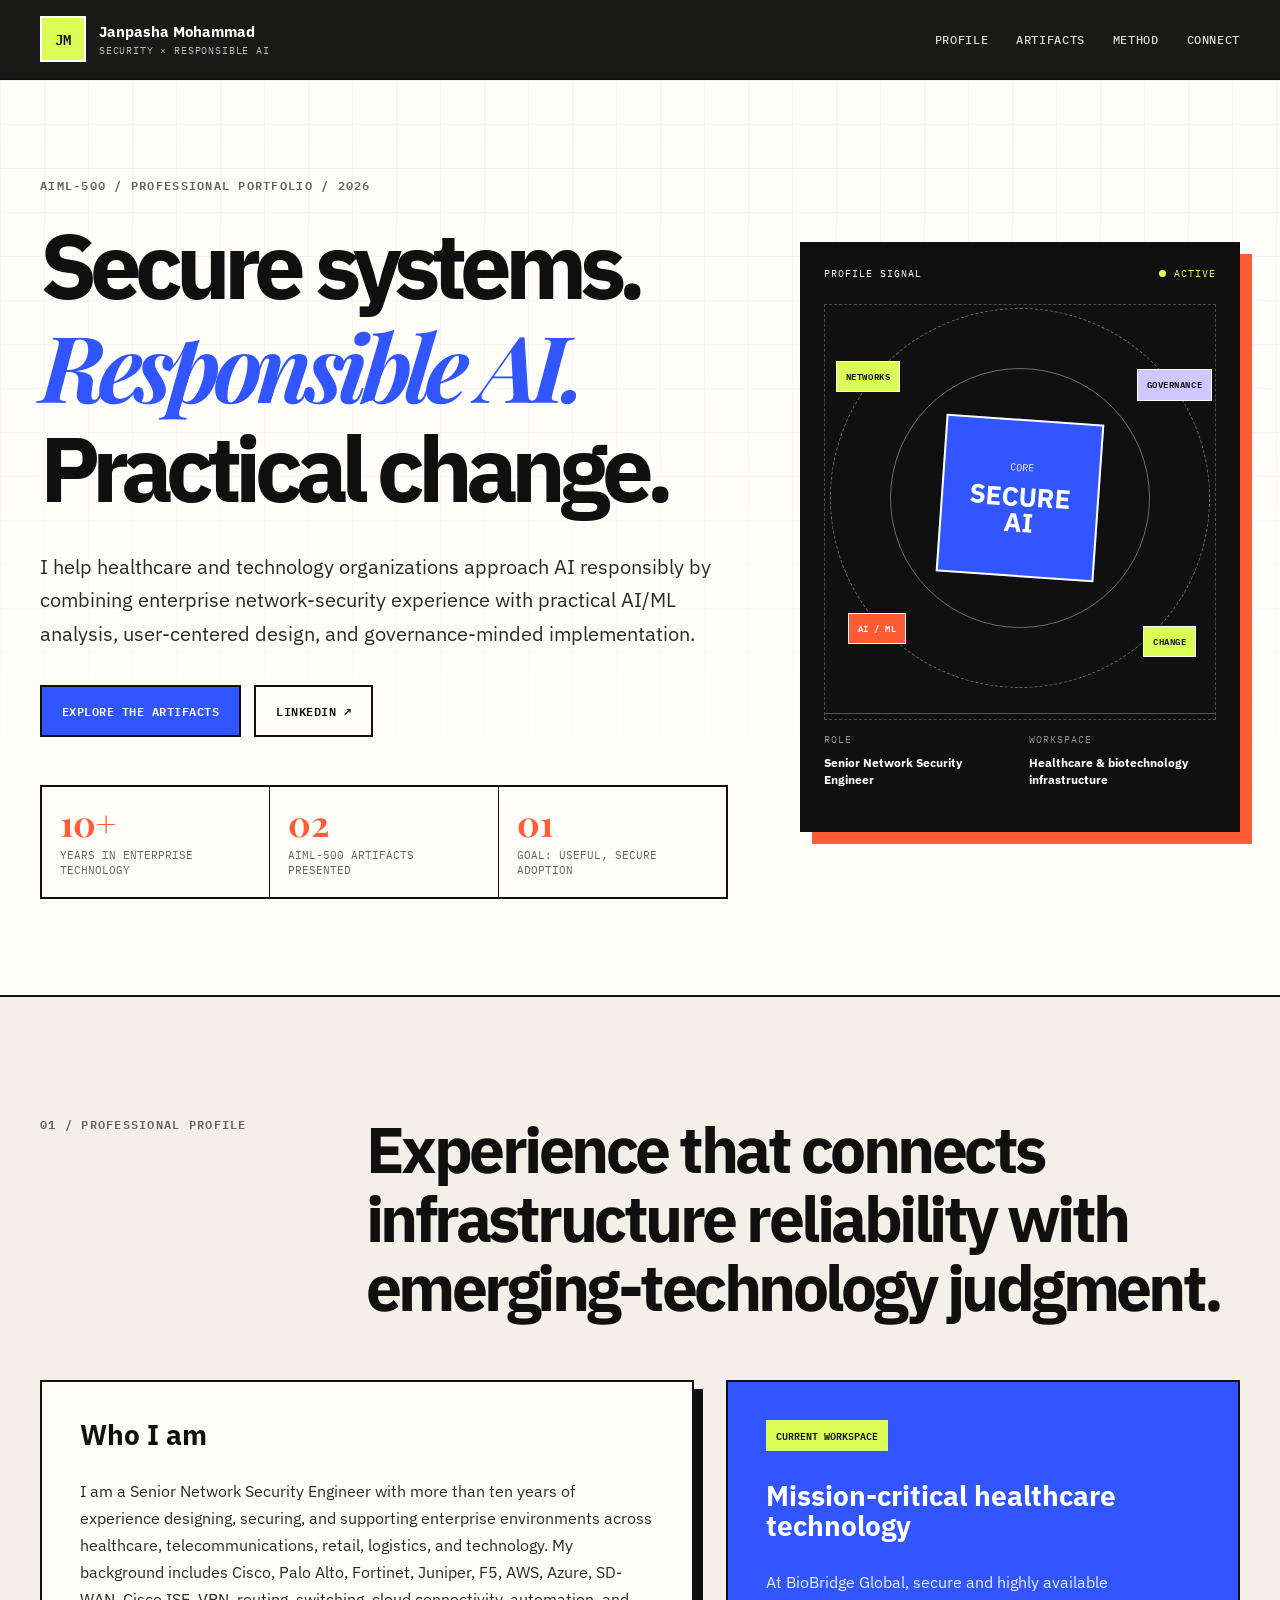
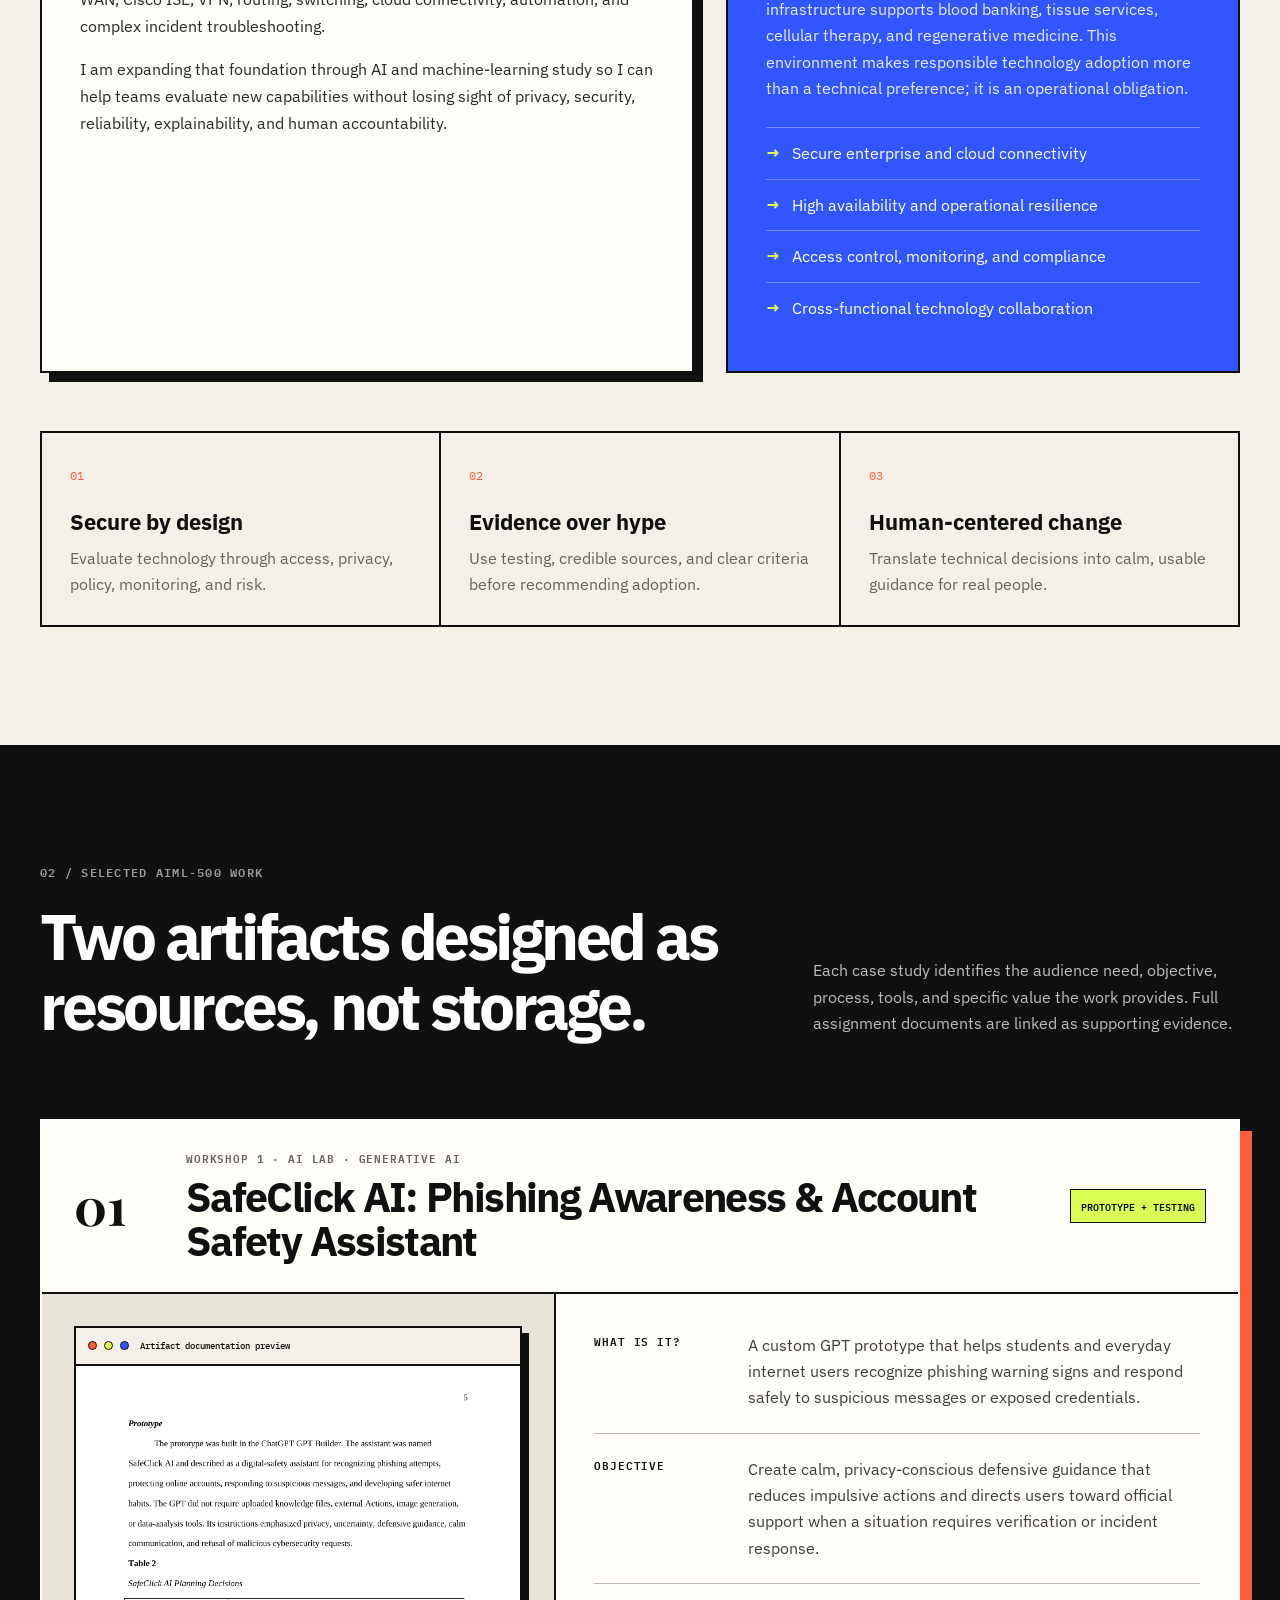
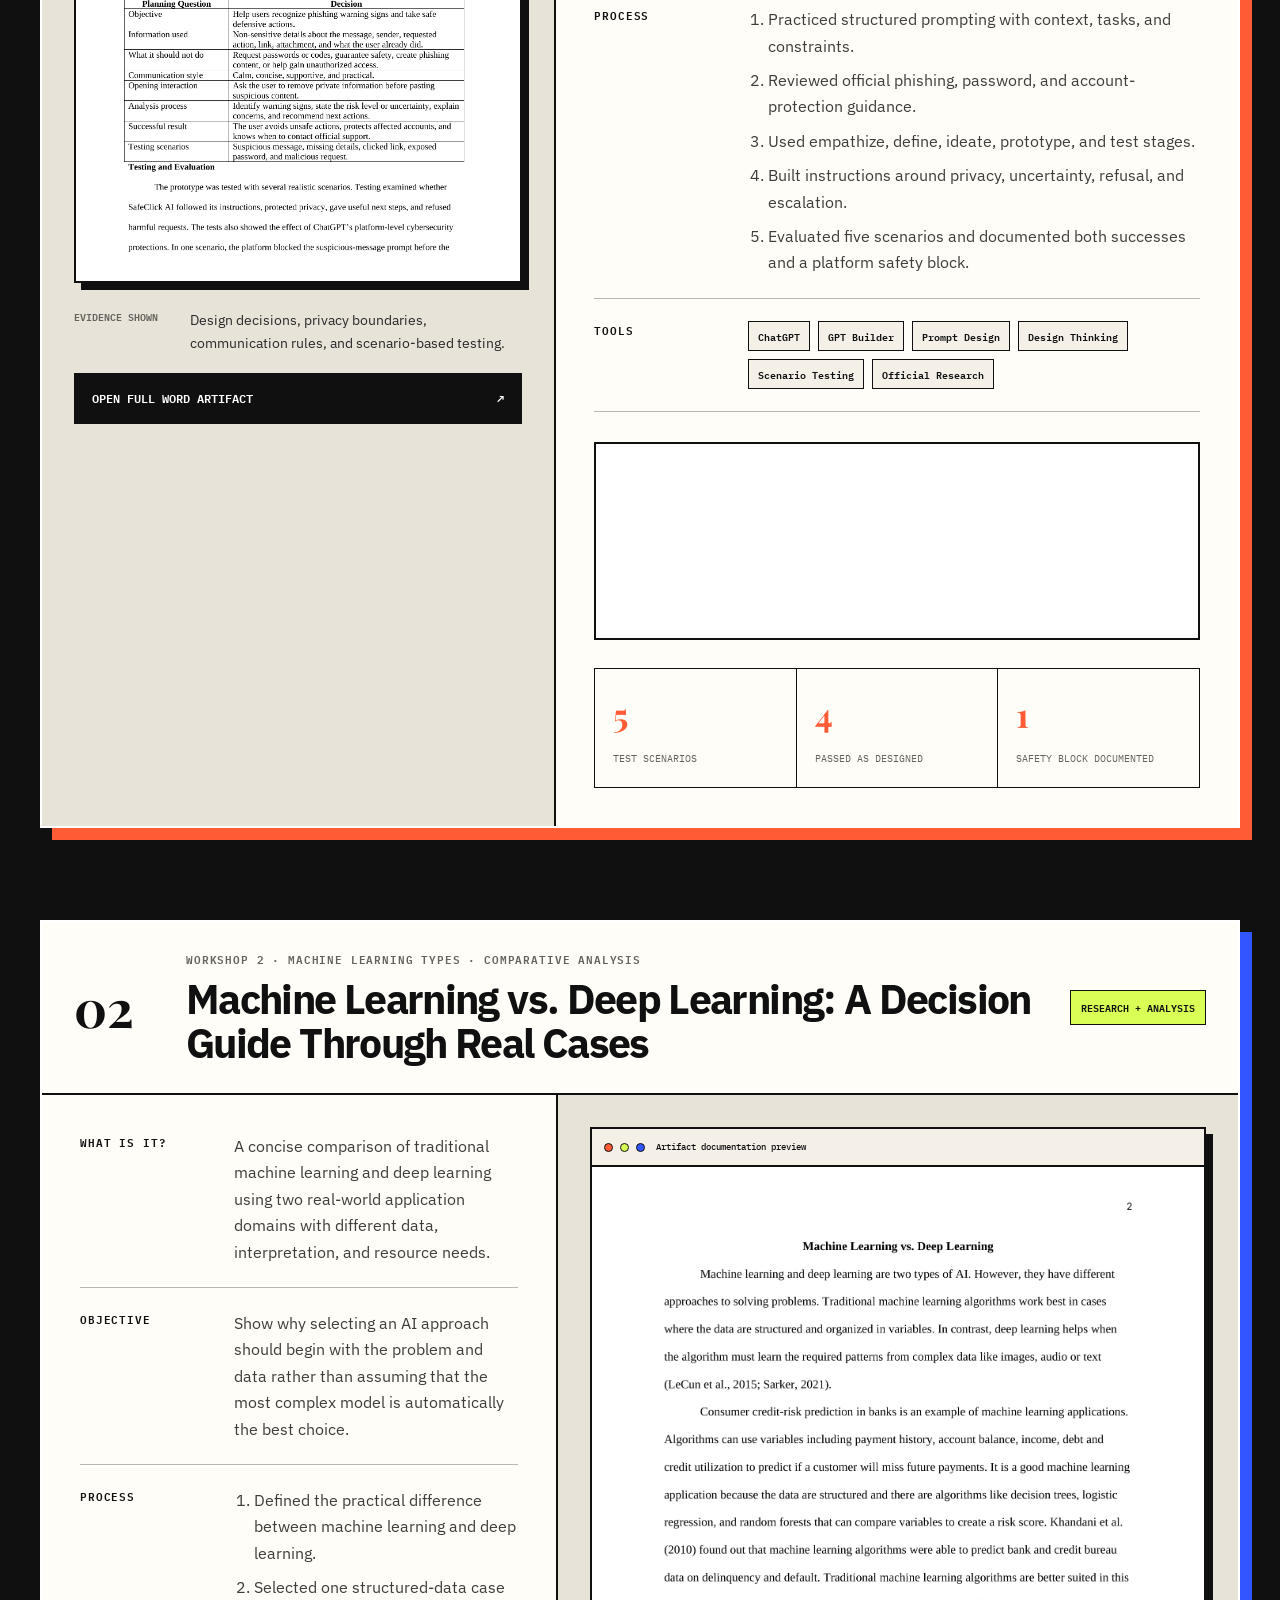
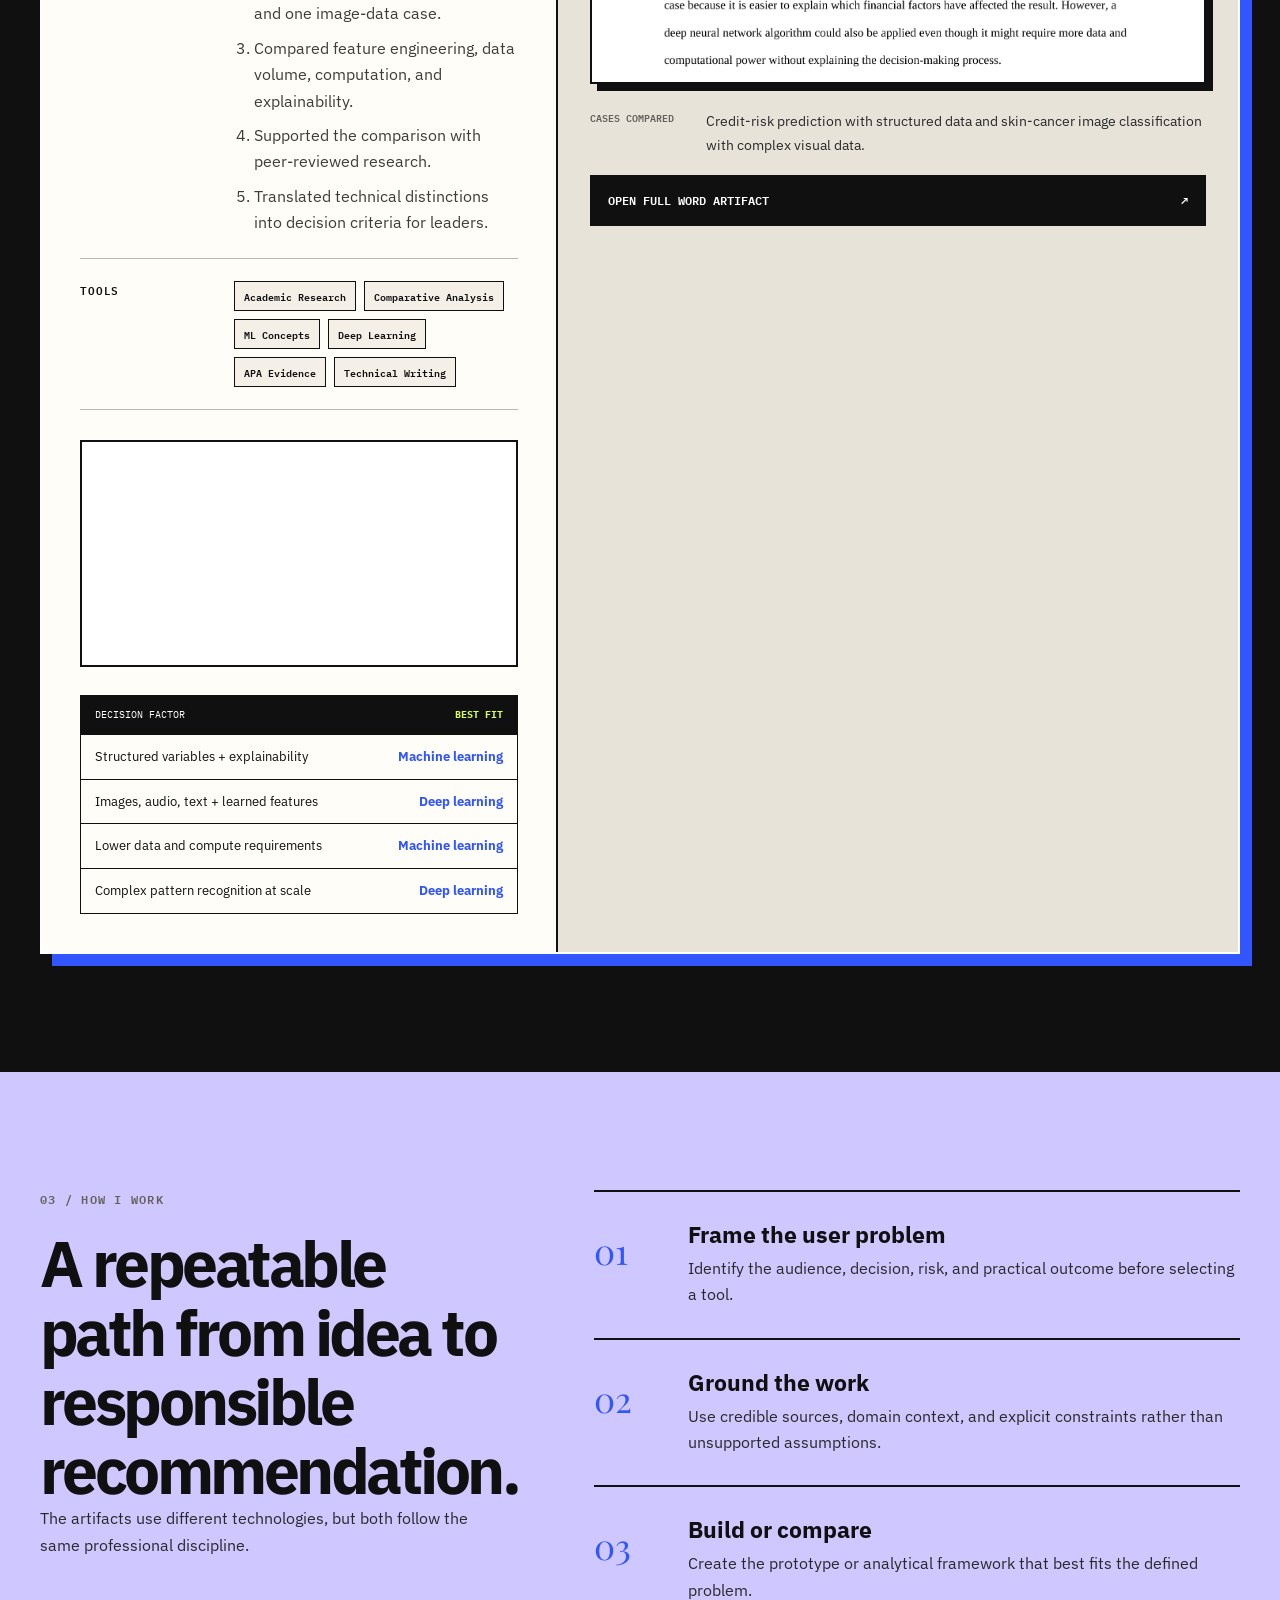
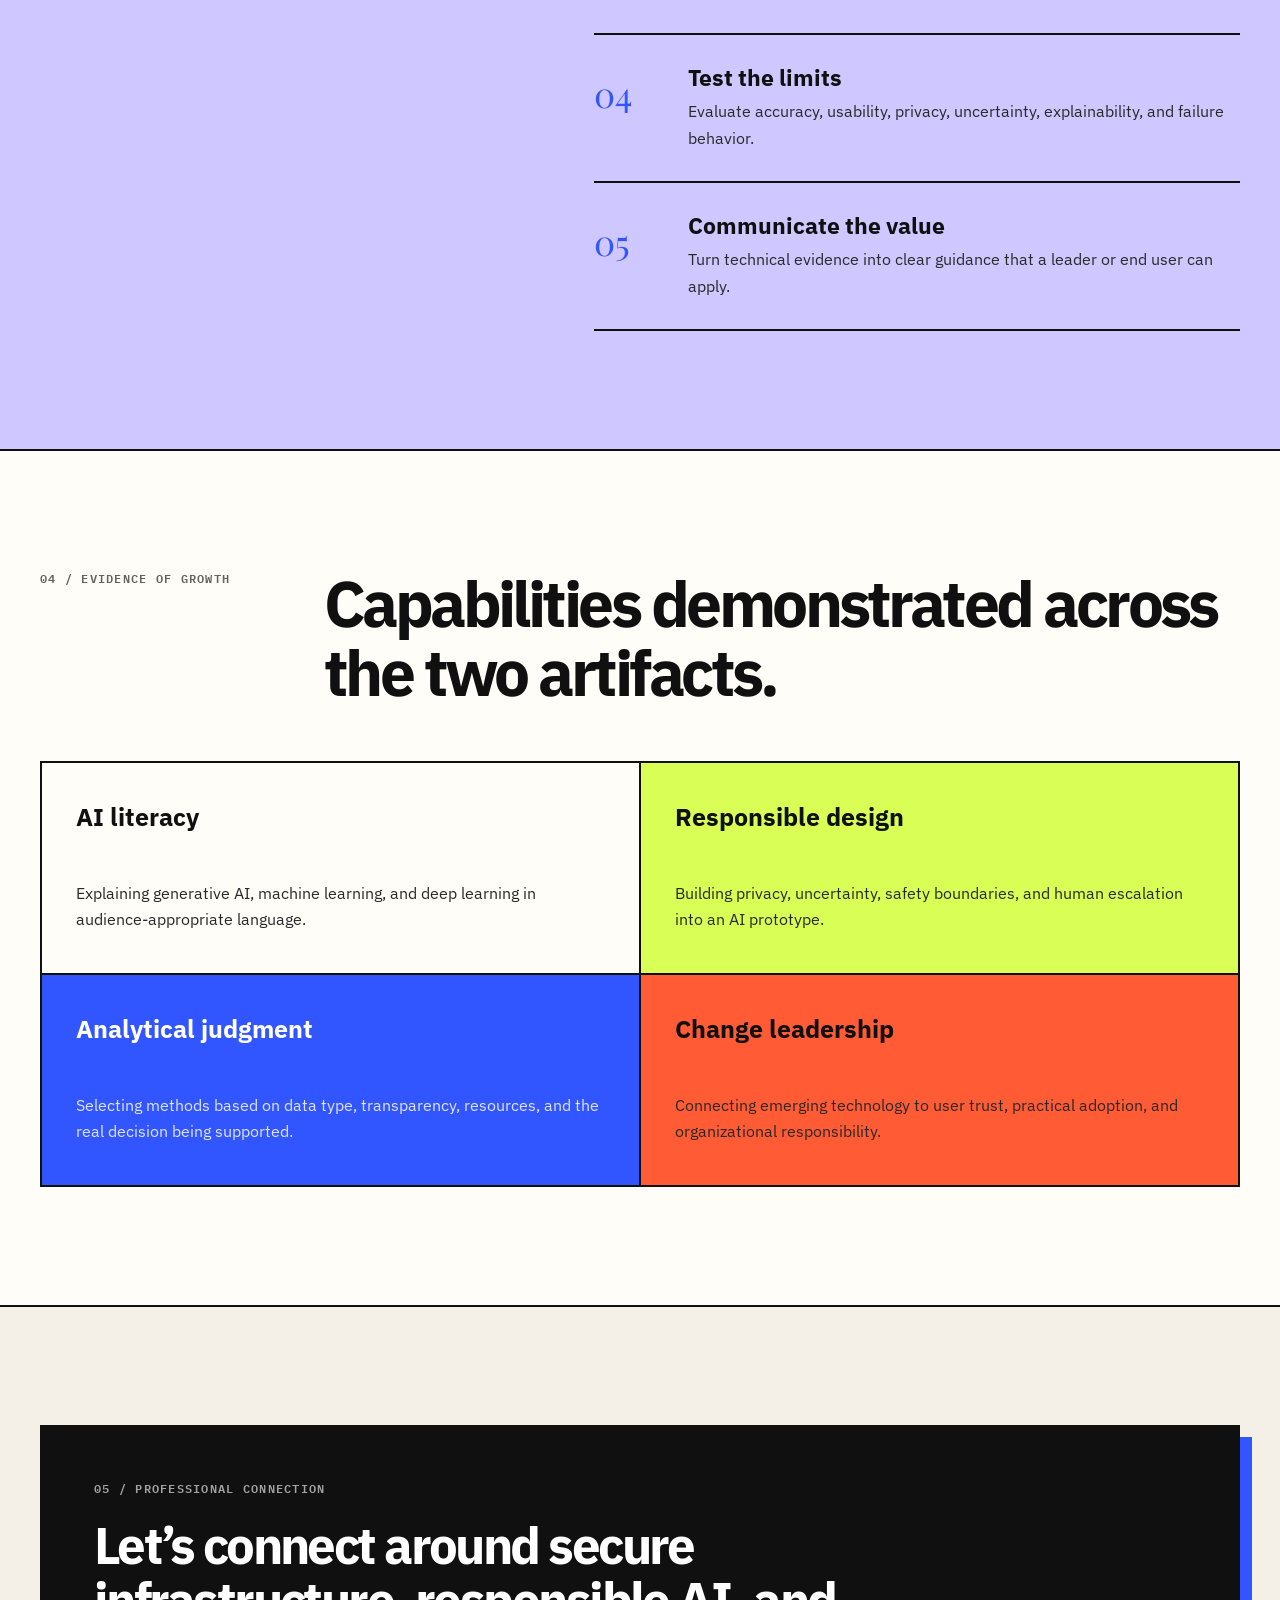
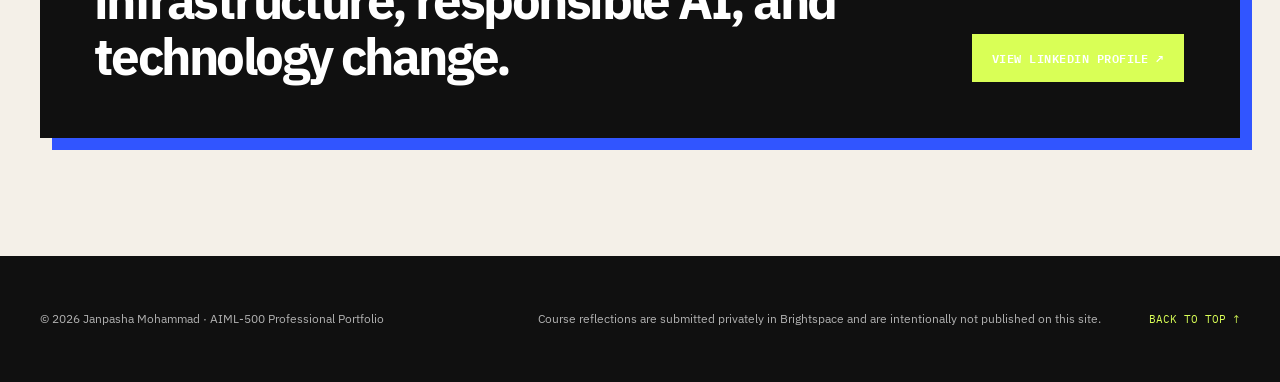
==== commit cacefcb1: "Add files via upload" ====
--- a/index.html
+++ b/index.html
@@ -3,492 +3,335 @@
 <head>
   <meta charset="UTF-8">
   <meta name="viewport" content="width=device-width, initial-scale=1.0">
-  <meta name="description" content="Professional portfolio of Janpasha Mohammad, Senior Network Security Engineer, featuring an AI and machine learning timeline artifact.">
+  <meta name="description" content="Janpasha Mohammad's AIML-500 professional portfolio featuring SafeClick AI and a machine learning versus deep learning decision guide.">
   <meta name="author" content="Janpasha Mohammad">
-  <title>Janpasha Mohammad | Network Security & AI Portfolio</title>
+  <title>Janpasha Mohammad | Secure AI Portfolio</title>
 
   <link rel="preconnect" href="https://fonts.googleapis.com">
   <link rel="preconnect" href="https://fonts.gstatic.com" crossorigin>
-  <link href="https://fonts.googleapis.com/css2?family=Inter:wght@400;500;600;700;800&family=Source+Serif+4:ital,wght@0,600;1,500&display=swap" rel="stylesheet">
+  <link href="https://fonts.googleapis.com/css2?family=IBM+Plex+Mono:wght@400;500;600&family=IBM+Plex+Sans:wght@400;500;600;700&family=Playfair+Display:ital,wght@0,700;1,700&display=swap" rel="stylesheet">
   <link rel="stylesheet" href="styles.css">
 </head>
-
 <body>
+  <div class="scroll-progress" aria-hidden="true"><span></span></div>
   <a class="skip-link" href="#main-content">Skip to main content</a>
 
-  <header class="site-header" id="top">
-    <div class="container nav-wrap">
-      <a class="brand" href="#top" aria-label="Janpasha Mohammad home">
-        <span class="brand-mark" aria-hidden="true">JM</span>
-        <span>Janpasha Mohammad</span>
+  <header class="site-header">
+    <div class="shell header-inner">
+      <a class="brand" href="#home" aria-label="Janpasha Mohammad portfolio home">
+        <span class="brand-box">JM</span>
+        <span class="brand-copy">
+          <strong>Janpasha Mohammad</strong>
+          <small>Security × Responsible AI</small>
+        </span>
       </a>
 
-      <button class="menu-button" type="button" aria-expanded="false" aria-controls="site-nav">
-        <span class="sr-only">Open navigation menu</span>
-        <span></span><span></span><span></span>
+      <button class="menu-toggle" type="button" aria-expanded="false" aria-controls="primary-nav">
+        <span class="sr-only">Open navigation</span>
+        <span></span><span></span>
       </button>
 
-      <nav class="site-nav" id="site-nav" aria-label="Primary navigation">
-        <a href="#about">About</a>
-        <a href="#expertise">Expertise</a>
-        <a href="#artifact">Artifact 1</a>
-        <a class="nav-cta" href="https://www.linkedin.com/in/janpasha-mohammad-199888212" target="_blank" rel="noopener noreferrer">LinkedIn</a>
+      <nav class="primary-nav" id="primary-nav" aria-label="Primary navigation">
+        <a href="#about">Profile</a>
+        <a href="#artifacts">Artifacts</a>
+        <a href="#method">Method</a>
+        <a href="#contact">Connect</a>
       </nav>
     </div>
   </header>
 
   <main id="main-content">
-    <section class="hero section">
-      <div class="container hero-grid">
+    <section class="hero" id="home">
+      <div class="hero-grid-bg" aria-hidden="true"></div>
+      <div class="shell hero-layout">
         <div class="hero-copy reveal">
-          <p class="eyebrow">Senior Network Security Engineer • AI/ML Learner</p>
-          <h1>Securing modern infrastructure while preparing for an AI-enabled future.</h1>
-          <p class="hero-summary">
-            I am Janpasha Mohammad, a network and cybersecurity professional with more than
-            10 years of experience designing, protecting, and supporting enterprise environments
-            across healthcare, telecommunications, retail, logistics, and technology.
+          <p class="section-code">AIML-500 / PROFESSIONAL PORTFOLIO / 2026</p>
+          <h1>Secure systems.<br><em>Responsible AI.</em><br>Practical change.</h1>
+          <p class="value-proposition">
+            I help healthcare and technology organizations approach AI responsibly by combining
+            enterprise network-security experience with practical AI/ML analysis, user-centered
+            design, and governance-minded implementation.
           </p>
-
           <div class="hero-actions">
-            <a class="button button-primary" href="#artifact">View Artifact 1</a>
-            <a class="button button-secondary" href="https://www.linkedin.com/in/janpasha-mohammad-199888212" target="_blank" rel="noopener noreferrer">Connect on LinkedIn</a>
-          </div>
-
-          <ul class="hero-highlights" aria-label="Professional highlights">
-            <li><strong>10+ years</strong><span>Enterprise experience</span></li>
-            <li><strong>Healthcare</strong><span>Mission-critical operations</span></li>
-            <li><strong>AWS & Azure</strong><span>Cloud networking</span></li>
-          </ul>
-        </div>
-
-        <aside class="profile-card reveal" aria-label="Professional profile summary">
-          <div class="profile-monogram" aria-hidden="true">JM</div>
-          <p class="profile-role">Senior Network Security Engineer</p>
-          <h2>BioBridge Global</h2>
-          <p>San Antonio, Texas</p>
-
-          <div class="profile-divider"></div>
-
-          <dl class="profile-details">
-            <div>
-              <dt>Primary Focus</dt>
-              <dd>Network security, cloud connectivity, automation, and resilient infrastructure</dd>
-            </div>
-            <div>
-              <dt>Education</dt>
-              <dd>M.S. in Information Technology, Concordia University, St. Paul</dd>
-            </div>
-            <div>
-              <dt>Portfolio Purpose</dt>
-              <dd>Showcase technical expertise, applied learning, and professional growth</dd>
-            </div>
+            <a class="btn btn-primary" href="#artifacts">Explore the artifacts</a>
+            <a class="btn btn-ghost" href="https://www.linkedin.com/in/janpasha-mohammad-199888212" target="_blank" rel="noopener noreferrer">LinkedIn ↗</a>
+          </div>
+          <dl class="hero-stats" aria-label="Portfolio highlights">
+            <div><dt>10+</dt><dd>Years in enterprise technology</dd></div>
+            <div><dt>02</dt><dd>AIML-500 artifacts presented</dd></div>
+            <div><dt>01</dt><dd>Goal: useful, secure adoption</dd></div>
           </dl>
+        </div>
+
+        <aside class="signal-board reveal" aria-label="Professional focus board">
+          <div class="board-topline">
+            <span>PROFILE SIGNAL</span>
+            <span class="live-dot">ACTIVE</span>
+          </div>
+          <div class="board-core">
+            <span class="core-ring ring-one"></span>
+            <span class="core-ring ring-two"></span>
+            <div class="core-label">
+              <small>CORE</small>
+              <strong>SECURE<br>AI</strong>
+            </div>
+            <span class="node node-one">NETWORKS</span>
+            <span class="node node-two">GOVERNANCE</span>
+            <span class="node node-three">AI / ML</span>
+            <span class="node node-four">CHANGE</span>
+          </div>
+          <div class="board-footer">
+            <div><span>ROLE</span><strong>Senior Network Security Engineer</strong></div>
+            <div><span>WORKSPACE</span><strong>Healthcare & biotechnology infrastructure</strong></div>
+          </div>
         </aside>
       </div>
     </section>
 
-    <section class="section section-soft" id="about">
-      <div class="container">
-        <div class="section-heading reveal">
-          <p class="eyebrow">About Me</p>
-          <h2>Enterprise security experience grounded in reliability, collaboration, and continuous learning.</h2>
-        </div>
-
-        <div class="about-grid">
-          <article class="content-card reveal">
-            <h3>Professional Profile</h3>
+    <section class="profile-section" id="about">
+      <div class="shell">
+        <div class="split-heading reveal">
+          <p class="section-code">01 / PROFESSIONAL PROFILE</p>
+          <h2>Experience that connects infrastructure reliability with emerging-technology judgment.</h2>
+        </div>
+
+        <div class="profile-grid">
+          <article class="profile-story reveal">
+            <h3>Who I am</h3>
             <p>
-              My expertise includes designing, implementing, and securing enterprise-scale network
-              environments using Cisco, Palo Alto, Fortinet, Juniper, F5, AWS, Azure, SD-WAN, and
-              Cisco ISE technologies. I specialize in security architecture, firewall administration,
-              routing and switching, cloud networking, network automation, and advanced troubleshooting.
+              I am a Senior Network Security Engineer with more than ten years of experience designing,
+              securing, and supporting enterprise environments across healthcare, telecommunications,
+              retail, logistics, and technology. My background includes Cisco, Palo Alto, Fortinet,
+              Juniper, F5, AWS, Azure, SD-WAN, Cisco ISE, VPN, routing, switching, cloud connectivity,
+              automation, and complex incident troubleshooting.
             </p>
             <p>
-              I have supported organizations in highly regulated and operationally demanding sectors.
-              My work emphasizes secure connectivity, high availability, documentation, risk reduction,
-              and effective collaboration with security, infrastructure, cloud, server, and application teams.
+              I am expanding that foundation through AI and machine-learning study so I can help teams
+              evaluate new capabilities without losing sight of privacy, security, reliability,
+              explainability, and human accountability.
             </p>
           </article>
 
-          <article class="content-card reveal">
-            <h3>Current Organization and Workspace</h3>
+          <article class="workspace-card reveal">
+            <span class="card-label">CURRENT WORKSPACE</span>
+            <h3>Mission-critical healthcare technology</h3>
             <p>
-              BioBridge Global is a healthcare and biotechnology organization supporting blood banking,
-              tissue services, cellular therapy, and regenerative medicine. Its services depend on secure,
-              highly available, and compliant technology infrastructure.
+              At BioBridge Global, secure and highly available infrastructure supports blood banking,
+              tissue services, cellular therapy, and regenerative medicine. This environment makes
+              responsible technology adoption more than a technical preference; it is an operational obligation.
             </p>
-            <p>
-              My work environment includes enterprise networks, data centers, cloud platforms, hybrid
-              operations, healthcare security requirements, and 24/7 mission-critical services. I help
-              maintain reliable network operations while supporting the organization's healthcare mission.
-            </p>
-          </article>
-        </div>
-      </div>
-    </section>
-
-    <section class="section" id="value">
-      <div class="container">
-        <div class="section-heading reveal">
-          <p class="eyebrow">Professional Value Proposition</p>
-          <h2>I connect security strategy with practical infrastructure execution.</h2>
-          <p>
-            My value comes from combining deep network engineering experience with cybersecurity,
-            cloud, automation, and growing AI/ML knowledge. This allows me to evaluate emerging
-            technology through the lens of security, reliability, governance, and business impact.
-          </p>
-        </div>
-
-        <div class="value-grid">
-          <article class="mini-card reveal">
-            <span class="card-number">01</span>
-            <h3>Secure by Design</h3>
-            <p>I build network solutions with access control, policy governance, segmentation, visibility, and risk reduction in mind.</p>
-          </article>
-          <article class="mini-card reveal">
-            <span class="card-number">02</span>
-            <h3>Operational Reliability</h3>
-            <p>I support high-availability environments through disciplined troubleshooting, monitoring, documentation, and change planning.</p>
-          </article>
-          <article class="mini-card reveal">
-            <span class="card-number">03</span>
-            <h3>Technology Translation</h3>
-            <p>I explain technical decisions clearly so that infrastructure, security, application, and business teams can work toward shared outcomes.</p>
-          </article>
-        </div>
-      </div>
-    </section>
-
-    <section class="section section-dark" id="expertise">
-      <div class="container">
-        <div class="section-heading reveal">
-          <p class="eyebrow">Technical Expertise</p>
-          <h2>Capabilities developed across enterprise networking, security, cloud, and automation.</h2>
-        </div>
-
-        <div class="skills-grid">
-          <article class="skill-group reveal">
-            <h3>Security</h3>
-            <ul class="tag-list">
-              <li>Palo Alto</li><li>Fortinet FortiGate</li><li>Cisco ASA / FTD</li>
-              <li>Cisco ISE</li><li>Cisco Umbrella</li><li>VPN</li>
-              <li>802.1X</li><li>NAC</li><li>DLP</li><li>Zero Trust</li>
+            <ul class="workspace-list">
+              <li>Secure enterprise and cloud connectivity</li>
+              <li>High availability and operational resilience</li>
+              <li>Access control, monitoring, and compliance</li>
+              <li>Cross-functional technology collaboration</li>
             </ul>
           </article>
-
-          <article class="skill-group reveal">
-            <h3>Networking</h3>
-            <ul class="tag-list">
-              <li>TCP/IP</li><li>DNS</li><li>DHCP</li><li>LAN / WAN</li>
-              <li>MPLS</li><li>SD-WAN</li><li>VLANs</li><li>Routing & Switching</li>
-              <li>BGP</li><li>OSPF</li><li>EIGRP</li><li>IS-IS</li>
-            </ul>
-          </article>
-
-          <article class="skill-group reveal">
-            <h3>Cloud and Automation</h3>
-            <ul class="tag-list">
-              <li>AWS</li><li>Azure</li><li>VPC</li><li>Direct Connect</li>
-              <li>Route 53</li><li>Cloud Security</li><li>Python</li>
-              <li>Netmiko</li><li>Infrastructure Scripting</li><li>Log Analysis</li>
-            </ul>
-          </article>
-
-          <article class="skill-group reveal">
-            <h3>Application Delivery</h3>
-            <ul class="tag-list">
-              <li>F5 BIG-IP LTM</li><li>F5 VIPRION</li><li>Citrix NetScaler</li>
-              <li>Load Balancing</li><li>High Availability</li><li>Performance Monitoring</li>
-            </ul>
-          </article>
-        </div>
-      </div>
-    </section>
-
-    <section class="section" id="education">
-      <div class="container education-grid">
-        <div class="section-heading reveal">
-          <p class="eyebrow">Academic Foundation</p>
-          <h2>Master’s-level learning that complements enterprise experience.</h2>
+        </div>
+
+        <div class="value-strip reveal" aria-label="Professional value pillars">
+          <article><span>01</span><h3>Secure by design</h3><p>Evaluate technology through access, privacy, policy, monitoring, and risk.</p></article>
+          <article><span>02</span><h3>Evidence over hype</h3><p>Use testing, credible sources, and clear criteria before recommending adoption.</p></article>
+          <article><span>03</span><h3>Human-centered change</h3><p>Translate technical decisions into calm, usable guidance for real people.</p></article>
+        </div>
+      </div>
+    </section>
+
+    <section class="artifacts-section" id="artifacts">
+      <div class="shell">
+        <div class="artifacts-heading reveal">
+          <div>
+            <p class="section-code">02 / SELECTED AIML-500 WORK</p>
+            <h2>Two artifacts designed as resources, not storage.</h2>
+          </div>
           <p>
-            My Master of Science in Information Technology strengthened my ability to connect
-            technical decisions with information systems, risk, project management, and organizational needs.
+            Each case study identifies the audience need, objective, process, tools, and specific value
+            the work provides. Full assignment documents are linked as supporting evidence.
           </p>
         </div>
 
-        <div class="outcomes-card reveal">
-          <h3>Selected Course Outcomes</h3>
-          <ul class="check-list">
-            <li>Advanced network security and cybersecurity knowledge</li>
-            <li>AWS and Azure cloud computing</li>
-            <li>Information systems management</li>
-            <li>Network architecture design</li>
-            <li>Database and systems administration</li>
-            <li>IT project management</li>
-            <li>Cyber risk assessment and compliance</li>
-            <li>Automation and scripting concepts</li>
-            <li>Research and analytical problem-solving</li>
-          </ul>
-        </div>
-      </div>
-    </section>
-
-    <section class="section artifact-section" id="artifact">
-      <div class="container">
-        <div class="artifact-intro reveal">
-          <div>
-            <p class="eyebrow">Portfolio Artifact 1</p>
-            <h2>Artificial Intelligence and Machine Learning Evolution Timeline</h2>
-          </div>
-          <span class="artifact-badge">Workshop 1</span>
-        </div>
-
-        <div class="artifact-meta reveal">
-          <div>
-            <span>Audience</span>
-            <p>Technology leaders, hiring managers, instructors, and professionals interested in secure AI adoption.</p>
-          </div>
-          <div>
-            <span>Purpose</span>
-            <p>Demonstrate research, technical communication, historical awareness, and the ability to explain AI development clearly.</p>
-          </div>
-          <div>
-            <span>Professional Connection</span>
-            <p>Connect the history of AI/ML to modern cybersecurity, cloud infrastructure, governance, and enterprise technology.</p>
-          </div>
-        </div>
-
-        <div class="timeline" aria-label="Artificial intelligence and machine learning timeline">
-          <article class="timeline-item reveal">
-            <div class="timeline-year">1950</div>
-            <div class="timeline-card">
-              <p class="timeline-era">Foundations</p>
-              <h3>Alan Turing Proposes the Imitation Game</h3>
-              <p>Turing’s work introduced an influential way to discuss whether a machine could demonstrate behavior considered intelligent.</p>
-              <span class="timeline-impact">Impact: Framed a lasting question about machine intelligence.</span>
-            </div>
-          </article>
-
-          <article class="timeline-item reveal">
-            <div class="timeline-year">1956</div>
-            <div class="timeline-card">
-              <p class="timeline-era">Birth of a Field</p>
-              <h3>Dartmouth Workshop Establishes Artificial Intelligence</h3>
-              <p>The Dartmouth summer research project helped formalize artificial intelligence as a distinct academic and research discipline.</p>
-              <span class="timeline-impact">Impact: Created a shared identity for AI research.</span>
-            </div>
-          </article>
-
-          <article class="timeline-item reveal">
-            <div class="timeline-year">1960s</div>
-            <div class="timeline-card">
-              <p class="timeline-era">Early Demonstrations</p>
-              <h3>Language and Reasoning Programs Gain Attention</h3>
-              <p>Systems such as ELIZA and SHRDLU demonstrated early progress in language interaction, symbolic reasoning, and human-computer communication.</p>
-              <span class="timeline-impact">Impact: Showed the potential and limitations of rule-based intelligence.</span>
-            </div>
-          </article>
-
-          <article class="timeline-item reveal">
-            <div class="timeline-year">1974–1980</div>
-            <div class="timeline-card">
-              <p class="timeline-era">First AI Winter</p>
-              <h3>Expectations Exceed Available Computing Capability</h3>
-              <p>Funding and enthusiasm declined as early systems struggled with limited computing power, narrow problem-solving ability, and unrealistic expectations.</p>
-              <span class="timeline-impact">Lesson: Sustainable innovation requires realistic goals and measurable value.</span>
-            </div>
-          </article>
-
-          <article class="timeline-item reveal">
-            <div class="timeline-year">1980s</div>
-            <div class="timeline-card">
-              <p class="timeline-era">Expert Systems</p>
-              <h3>Knowledge-Based Systems Enter Organizations</h3>
-              <p>Expert systems used specialized rules and domain knowledge to support decisions in areas such as diagnostics, configuration, and business operations.</p>
-              <span class="timeline-impact">Impact: Expanded AI from research laboratories into enterprise use.</span>
-            </div>
-          </article>
-
-          <article class="timeline-item reveal">
-            <div class="timeline-year">1987–1993</div>
-            <div class="timeline-card">
-              <p class="timeline-era">Second AI Winter</p>
-              <h3>Maintenance Costs and Limited Flexibility Slow Adoption</h3>
-              <p>Organizations encountered challenges maintaining rule-heavy systems, while specialized hardware markets weakened and investment declined.</p>
-              <span class="timeline-impact">Lesson: Scalability, adaptability, and lifecycle support matter.</span>
-            </div>
-          </article>
-
-          <article class="timeline-item reveal">
-            <div class="timeline-year">1997</div>
-            <div class="timeline-card">
-              <p class="timeline-era">Public Milestone</p>
-              <h3>Deep Blue Defeats the World Chess Champion</h3>
-              <p>IBM’s Deep Blue demonstrated the power of specialized computing, search, and evaluation techniques in a complex competitive domain.</p>
-              <span class="timeline-impact">Impact: Increased public awareness of machine capability.</span>
-            </div>
-          </article>
-
-          <article class="timeline-item reveal">
-            <div class="timeline-year">2006</div>
-            <div class="timeline-card">
-              <p class="timeline-era">Deep Learning Revival</p>
-              <h3>Multilayer Neural Networks Regain Momentum</h3>
-              <p>Research advances, improved training approaches, growing datasets, and stronger computing resources renewed interest in deep neural networks.</p>
-              <span class="timeline-impact">Impact: Prepared the foundation for modern deep learning.</span>
-            </div>
-          </article>
-
-          <article class="timeline-item reveal">
-            <div class="timeline-year">2012</div>
-            <div class="timeline-card">
-              <p class="timeline-era">Breakthrough Performance</p>
-              <h3>Deep Learning Transforms Image Recognition</h3>
-              <p>Large neural networks trained with powerful graphics processors achieved major improvements in image classification performance.</p>
-              <span class="timeline-impact">Impact: Accelerated AI investment across research and industry.</span>
-            </div>
-          </article>
-
-          <article class="timeline-item reveal">
-            <div class="timeline-year">2016</div>
-            <div class="timeline-card">
-              <p class="timeline-era">Reinforcement Learning</p>
-              <h3>AlphaGo Demonstrates Strategic Learning</h3>
-              <p>AlphaGo combined deep neural networks, search, and reinforcement learning to achieve a widely recognized milestone in the game of Go.</p>
-              <span class="timeline-impact">Impact: Demonstrated learning in highly complex decision spaces.</span>
-            </div>
-          </article>
-
-          <article class="timeline-item reveal">
-            <div class="timeline-year">2017</div>
-            <div class="timeline-card">
-              <p class="timeline-era">Transformer Architecture</p>
-              <h3>Attention-Based Models Reshape Language AI</h3>
-              <p>The transformer architecture improved the ability of models to process relationships within sequences and became central to modern language systems.</p>
-              <span class="timeline-impact">Impact: Enabled rapid progress in large-scale language modeling.</span>
-            </div>
-          </article>
-
-          <article class="timeline-item reveal">
-            <div class="timeline-year">2020</div>
-            <div class="timeline-card">
-              <p class="timeline-era">Scaling Language Models</p>
-              <h3>Large Language Models Expand General-Purpose Capabilities</h3>
-              <p>Large pretrained models demonstrated stronger performance across writing, summarization, question answering, coding, and other language tasks.</p>
-              <span class="timeline-impact">Impact: Shifted AI toward adaptable foundation models.</span>
-            </div>
-          </article>
-
-          <article class="timeline-item reveal">
-            <div class="timeline-year">2022</div>
-            <div class="timeline-card">
-              <p class="timeline-era">Generative AI Adoption</p>
-              <h3>Conversational AI Reaches Mainstream Users</h3>
-              <p>Accessible generative AI tools brought large language models into education, business, software development, research, and everyday communication.</p>
-              <span class="timeline-impact">Impact: Made AI interaction practical for broad audiences.</span>
-            </div>
-          </article>
-
-          <article class="timeline-item reveal">
-            <div class="timeline-year">2023–Present</div>
-            <div class="timeline-card">
-              <p class="timeline-era">Enterprise AI Era</p>
-              <h3>Multimodal Systems, Governance, and Secure Adoption</h3>
-              <p>Organizations are increasingly evaluating AI for productivity, analytics, automation, and decision support while strengthening privacy, security, oversight, and responsible-use practices.</p>
-              <span class="timeline-impact">Professional relevance: AI value must be balanced with cybersecurity, compliance, reliability, and human accountability.</span>
-            </div>
-          </article>
-        </div>
-
-        <div class="artifact-conclusion reveal">
-          <h3>Why This Artifact Matters to My Audience</h3>
-          <p>
-            This timeline is more than a historical summary. It shows that AI progress has always
-            depended on the interaction of ideas, data, computing infrastructure, organizational
-            investment, and responsible expectations. For technology leaders and security
-            professionals, this history provides an important lesson: successful AI adoption requires
-            strong infrastructure, realistic governance, ongoing monitoring, and thoughtful risk management.
-          </p>
-        </div>
-
-        <div class="artifact-reflection reveal">
-          <p class="eyebrow">Artifact 1 Reflection</p>
-          <h3>Reflection on Tool Selection, Audience, and Professional Value</h3>
-          <p>
-            I selected GitHub Pages as my professional portfolio tool because it is widely used in
-            technology fields, easy to share, and appropriate for presenting technical work. It also
-            allows me to demonstrate basic web-development and digital communication skills while
-            keeping my portfolio accessible to instructors, peers, recruiters, and other technology professionals.
-          </p>
-          <p>
-            For my first artifact, I selected the Artificial Intelligence and Machine Learning
-            Evolution Timeline. My intended audience includes technology leaders, hiring managers,
-            cybersecurity professionals, and individuals who want a clear overview of how AI developed.
-            I chose this artifact because it demonstrates research, organization, audience awareness,
-            and the ability to explain complex technical developments in a structured and understandable format.
-          </p>
-          <p>
-            I customized the artifact by connecting major AI milestones to enterprise lessons such as
-            realistic expectations, scalability, infrastructure readiness, governance, security, and
-            responsible adoption. These ideas are relevant to my career as a Senior Network Security
-            Engineer because modern AI systems depend on secure networks, cloud platforms, access controls,
-            monitoring, compliance, and reliable operations. Presenting the timeline in this way helps my
-            audience see both my technical background and my growing understanding of AI and machine learning.
-          </p>
-          <p>
-            Building this portfolio also encouraged me to think more carefully about my professional
-            value proposition. I bring more than 10 years of networking and cybersecurity experience,
-            but I also recognize the importance of continuous learning as AI changes enterprise technology.
-            Future artifacts will allow me to show additional technical work, reflection, and professional
-            growth while demonstrating how I can help organizations adopt new technologies securely and responsibly.
-          </p>
-        </div>
-      </div>
-    </section>
-
-    <section class="section section-soft" id="responsibilities">
-      <div class="container">
-        <div class="section-heading reveal">
-          <p class="eyebrow">Current Responsibilities</p>
-          <h2>Supporting secure, reliable, and compliant enterprise operations.</h2>
-        </div>
-
-        <div class="responsibility-grid">
-          <ul class="responsibility-list reveal">
-            <li>Design and maintain secure enterprise network infrastructure.</li>
-            <li>Configure and administer next-generation firewalls and VPN technologies.</li>
-            <li>Manage BGP, OSPF, EIGRP, VLANs, LAN, WAN, and SD-WAN services.</li>
-            <li>Implement Cisco ISE, network access control, and 802.1X authentication.</li>
-            <li>Support AWS and Azure network connectivity and cloud security.</li>
-            <li>Conduct firewall policy reviews, audits, upgrades, and patching.</li>
-          </ul>
-          <ul class="responsibility-list reveal">
-            <li>Monitor performance and investigate complex network or security incidents.</li>
-            <li>Manage DNS, DHCP, addressing, and core network services.</li>
-            <li>Develop Python-based automation and operational scripts.</li>
-            <li>Create network diagrams, standards, procedures, and support documentation.</li>
-            <li>Collaborate across security, cloud, infrastructure, and application teams.</li>
-            <li>Contribute to modernization, Zero Trust, resilience, and risk-reduction initiatives.</li>
-          </ul>
-        </div>
-      </div>
-    </section>
-
-    <section class="section contact-section">
-      <div class="container contact-card reveal">
+        <article class="case-study case-orange" id="artifact-1">
+          <header class="case-header reveal">
+            <div class="case-index">01</div>
+            <div>
+              <p class="case-kicker">WORKSHOP 1 · AI LAB · GENERATIVE AI</p>
+              <h3>SafeClick AI: Phishing Awareness & Account Safety Assistant</h3>
+            </div>
+            <span class="case-status">PROTOTYPE + TESTING</span>
+          </header>
+
+          <div class="case-layout">
+            <div class="case-visual reveal">
+              <div class="document-window">
+                <div class="window-bar"><span></span><span></span><span></span><strong>Artifact documentation preview</strong></div>
+                <img src="assets/safeclick-ai-preview.png" alt="Preview of the SafeClick AI prototype planning and testing documentation">
+              </div>
+              <div class="visual-caption">
+                <span>Evidence shown</span>
+                <p>Design decisions, privacy boundaries, communication rules, and scenario-based testing.</p>
+              </div>
+              <a class="document-link" href="artifacts/Workshop-1-SafeClick-AI.docx">Open full Word artifact <span>↗</span></a>
+            </div>
+
+            <div class="case-content reveal">
+              <dl class="artifact-formula">
+                <div>
+                  <dt>What is it?</dt>
+                  <dd>A custom GPT prototype that helps students and everyday internet users recognize phishing warning signs and respond safely to suspicious messages or exposed credentials.</dd>
+                </div>
+                <div>
+                  <dt>Objective</dt>
+                  <dd>Create calm, privacy-conscious defensive guidance that reduces impulsive actions and directs users toward official support when a situation requires verification or incident response.</dd>
+                </div>
+                <div>
+                  <dt>Process</dt>
+                  <dd>
+                    <ol>
+                      <li>Practiced structured prompting with context, tasks, and constraints.</li>
+                      <li>Reviewed official phishing, password, and account-protection guidance.</li>
+                      <li>Used empathize, define, ideate, prototype, and test stages.</li>
+                      <li>Built instructions around privacy, uncertainty, refusal, and escalation.</li>
+                      <li>Evaluated five scenarios and documented both successes and a platform safety block.</li>
+                    </ol>
+                  </dd>
+                </div>
+                <div>
+                  <dt>Tools</dt>
+                  <dd class="tool-tags"><span>ChatGPT</span><span>GPT Builder</span><span>Prompt Design</span><span>Design Thinking</span><span>Scenario Testing</span><span>Official Research</span></dd>
+                </div>
+              </dl>
+
+              <div class="value-box">
+                <span>ARTIFACT-SPECIFIC VALUE PROPOSITION</span>
+                <p>SafeClick AI gives nontechnical users a calm first response to suspicious digital activity, helping them protect private information, avoid unsafe actions, and know when to contact an official support team.</p>
+              </div>
+
+              <div class="evidence-row" aria-label="SafeClick AI evidence highlights">
+                <div><strong>5</strong><span>Test scenarios</span></div>
+                <div><strong>4</strong><span>Passed as designed</span></div>
+                <div><strong>1</strong><span>Safety block documented</span></div>
+              </div>
+            </div>
+          </div>
+        </article>
+
+        <article class="case-study case-blue" id="artifact-2">
+          <header class="case-header reveal">
+            <div class="case-index">02</div>
+            <div>
+              <p class="case-kicker">WORKSHOP 2 · MACHINE LEARNING TYPES · COMPARATIVE ANALYSIS</p>
+              <h3>Machine Learning vs. Deep Learning: A Decision Guide Through Real Cases</h3>
+            </div>
+            <span class="case-status">RESEARCH + ANALYSIS</span>
+          </header>
+
+          <div class="case-layout reverse">
+            <div class="case-visual reveal">
+              <div class="document-window">
+                <div class="window-bar"><span></span><span></span><span></span><strong>Artifact documentation preview</strong></div>
+                <img src="assets/ml-vs-deep-learning-preview.png" alt="Preview of the machine learning versus deep learning comparative analysis">
+              </div>
+              <div class="visual-caption">
+                <span>Cases compared</span>
+                <p>Credit-risk prediction with structured data and skin-cancer image classification with complex visual data.</p>
+              </div>
+              <a class="document-link" href="artifacts/Workshop-2-ML-vs-Deep-Learning.docx">Open full Word artifact <span>↗</span></a>
+            </div>
+
+            <div class="case-content reveal">
+              <dl class="artifact-formula">
+                <div>
+                  <dt>What is it?</dt>
+                  <dd>A concise comparison of traditional machine learning and deep learning using two real-world application domains with different data, interpretation, and resource needs.</dd>
+                </div>
+                <div>
+                  <dt>Objective</dt>
+                  <dd>Show why selecting an AI approach should begin with the problem and data rather than assuming that the most complex model is automatically the best choice.</dd>
+                </div>
+                <div>
+                  <dt>Process</dt>
+                  <dd>
+                    <ol>
+                      <li>Defined the practical difference between machine learning and deep learning.</li>
+                      <li>Selected one structured-data case and one image-data case.</li>
+                      <li>Compared feature engineering, data volume, computation, and explainability.</li>
+                      <li>Supported the comparison with peer-reviewed research.</li>
+                      <li>Translated technical distinctions into decision criteria for leaders.</li>
+                    </ol>
+                  </dd>
+                </div>
+                <div>
+                  <dt>Tools</dt>
+                  <dd class="tool-tags"><span>Academic Research</span><span>Comparative Analysis</span><span>ML Concepts</span><span>Deep Learning</span><span>APA Evidence</span><span>Technical Writing</span></dd>
+                </div>
+              </dl>
+
+              <div class="value-box">
+                <span>ARTIFACT-SPECIFIC VALUE PROPOSITION</span>
+                <p>This decision guide helps technical and business leaders choose a learning approach based on data complexity, transparency, computational cost, and operational need instead of following AI trends without context.</p>
+              </div>
+
+              <div class="decision-matrix" aria-label="Machine learning and deep learning quick comparison">
+                <div class="matrix-head"><span>Decision factor</span><strong>Best fit</strong></div>
+                <div><span>Structured variables + explainability</span><strong>Machine learning</strong></div>
+                <div><span>Images, audio, text + learned features</span><strong>Deep learning</strong></div>
+                <div><span>Lower data and compute requirements</span><strong>Machine learning</strong></div>
+                <div><span>Complex pattern recognition at scale</span><strong>Deep learning</strong></div>
+              </div>
+            </div>
+          </div>
+        </article>
+      </div>
+    </section>
+
+    <section class="method-section" id="method">
+      <div class="shell method-layout">
+        <div class="method-heading reveal">
+          <p class="section-code">03 / HOW I WORK</p>
+          <h2>A repeatable path from idea to responsible recommendation.</h2>
+          <p>The artifacts use different technologies, but both follow the same professional discipline.</p>
+        </div>
+        <ol class="method-track">
+          <li class="reveal"><span>01</span><div><h3>Frame the user problem</h3><p>Identify the audience, decision, risk, and practical outcome before selecting a tool.</p></div></li>
+          <li class="reveal"><span>02</span><div><h3>Ground the work</h3><p>Use credible sources, domain context, and explicit constraints rather than unsupported assumptions.</p></div></li>
+          <li class="reveal"><span>03</span><div><h3>Build or compare</h3><p>Create the prototype or analytical framework that best fits the defined problem.</p></div></li>
+          <li class="reveal"><span>04</span><div><h3>Test the limits</h3><p>Evaluate accuracy, usability, privacy, uncertainty, explainability, and failure behavior.</p></div></li>
+          <li class="reveal"><span>05</span><div><h3>Communicate the value</h3><p>Turn technical evidence into clear guidance that a leader or end user can apply.</p></div></li>
+        </ol>
+      </div>
+    </section>
+
+    <section class="capability-section">
+      <div class="shell">
+        <div class="capability-head reveal">
+          <p class="section-code">04 / EVIDENCE OF GROWTH</p>
+          <h2>Capabilities demonstrated across the two artifacts.</h2>
+        </div>
+        <div class="capability-grid">
+          <article class="reveal"><strong>AI literacy</strong><p>Explaining generative AI, machine learning, and deep learning in audience-appropriate language.</p></article>
+          <article class="reveal"><strong>Responsible design</strong><p>Building privacy, uncertainty, safety boundaries, and human escalation into an AI prototype.</p></article>
+          <article class="reveal"><strong>Analytical judgment</strong><p>Selecting methods based on data type, transparency, resources, and the real decision being supported.</p></article>
+          <article class="reveal"><strong>Change leadership</strong><p>Connecting emerging technology to user trust, practical adoption, and organizational responsibility.</p></article>
+        </div>
+      </div>
+    </section>
+
+    <section class="contact-section" id="contact">
+      <div class="shell contact-panel reveal">
         <div>
-          <p class="eyebrow">Professional Connection</p>
-          <h2>Let’s connect around network security, cloud infrastructure, and responsible AI adoption.</h2>
-        </div>
-        <a class="button button-light" href="https://www.linkedin.com/in/janpasha-mohammad-199888212" target="_blank" rel="noopener noreferrer">View LinkedIn Profile</a>
+          <p class="section-code">05 / PROFESSIONAL CONNECTION</p>
+          <h2>Let’s connect around secure infrastructure, responsible AI, and technology change.</h2>
+        </div>
+        <a class="btn btn-light" href="https://www.linkedin.com/in/janpasha-mohammad-199888212" target="_blank" rel="noopener noreferrer">View LinkedIn profile ↗</a>
       </div>
     </section>
   </main>
 
   <footer class="site-footer">
-    <div class="container footer-wrap">
-      <p>© <span id="current-year"></span> Janpasha Mohammad. Professional Portfolio.</p>
-      <a href="#top">Back to top ↑</a>
+    <div class="shell footer-inner">
+      <p>© <span id="current-year"></span> Janpasha Mohammad · AIML-500 Professional Portfolio</p>
+      <p class="private-note">Course reflections are submitted privately in Brightspace and are intentionally not published on this site.</p>
+      <a href="#home">Back to top ↑</a>
     </div>
   </footer>
 
--- a/styles.css
+++ b/styles.css
@@ -1,119 +1,45 @@
 :root {
-  --navy-950: #081723;
-  --navy-900: #0c2233;
-  --navy-800: #15364d;
-  --teal-700: #0f6d6a;
-  --teal-600: #14817d;
-  --teal-100: #dff3f1;
-  --gold-500: #d9a441;
-  --ink: #17212b;
-  --muted: #5e6c78;
-  --line: #dce4e8;
-  --soft: #f3f7f8;
+  --paper: #f4f0e8;
+  --paper-bright: #fffdf8;
+  --ink: #101010;
+  --ink-soft: #292929;
   --white: #ffffff;
-  --shadow: 0 22px 55px rgba(8, 23, 35, 0.11);
-  --radius-lg: 26px;
-  --radius-md: 18px;
-  --max-width: 1180px;
+  --blue: #3155ff;
+  --blue-dark: #1732b8;
+  --orange: #ff5b35;
+  --orange-dark: #c63216;
+  --acid: #d9ff56;
+  --lavender: #cfc7ff;
+  --line: #151515;
+  --muted: #65625d;
+  --mono: "IBM Plex Mono", ui-monospace, SFMono-Regular, Consolas, monospace;
+  --sans: "IBM Plex Sans", system-ui, -apple-system, BlinkMacSystemFont, "Segoe UI", sans-serif;
+  --serif: "Playfair Display", Georgia, serif;
+  --shell: 1200px;
+  --shadow: 9px 9px 0 var(--ink);
 }
 
 * { box-sizing: border-box; }
-
 html { scroll-behavior: smooth; }
-
 body {
   margin: 0;
   color: var(--ink);
-  background: var(--white);
-  font-family: "Inter", Arial, sans-serif;
-  line-height: 1.7;
+  background: var(--paper);
+  font-family: var(--sans);
+  line-height: 1.65;
   -webkit-font-smoothing: antialiased;
 }
-
 body.menu-open { overflow: hidden; }
-
 a { color: inherit; }
-
+img { display: block; max-width: 100%; }
 button, a { -webkit-tap-highlight-color: transparent; }
-
 h1, h2, h3, p { margin-top: 0; }
-
-h1, h2, h3 { line-height: 1.2; }
-
-h1 {
-  max-width: 850px;
-  margin-bottom: 24px;
-  font-size: clamp(2.65rem, 6vw, 5.6rem);
-  letter-spacing: -0.055em;
-}
-
-h2 {
-  margin-bottom: 18px;
-  font-size: clamp(2rem, 4.2vw, 3.7rem);
-  letter-spacing: -0.045em;
-}
-
-h3 {
-  margin-bottom: 12px;
-  font-size: 1.25rem;
-  letter-spacing: -0.015em;
-}
-
-p { color: var(--muted); }
-
-.container {
-  width: min(calc(100% - 40px), var(--max-width));
+h1, h2, h3 { line-height: 1.08; }
+
+.shell {
+  width: min(calc(100% - 44px), var(--shell));
   margin-inline: auto;
 }
-
-.section { padding: 104px 0; }
-
-.section-soft { background: var(--soft); }
-
-.section-dark {
-  color: var(--white);
-  background:
-    radial-gradient(circle at 10% 10%, rgba(20, 129, 125, 0.22), transparent 32%),
-    linear-gradient(145deg, var(--navy-950), var(--navy-900));
-}
-
-.section-dark p { color: #bbcad3; }
-
-.eyebrow {
-  margin-bottom: 15px;
-  color: var(--teal-700);
-  font-size: 0.77rem;
-  font-weight: 800;
-  letter-spacing: 0.18em;
-  text-transform: uppercase;
-}
-
-.section-dark .eyebrow { color: #74d1cb; }
-
-.section-heading {
-  max-width: 790px;
-  margin-bottom: 48px;
-}
-
-.section-heading > p:last-child {
-  max-width: 720px;
-  margin-bottom: 0;
-  font-size: 1.04rem;
-}
-
-.skip-link {
-  position: fixed;
-  top: 12px;
-  left: 12px;
-  z-index: 1000;
-  padding: 10px 14px;
-  border-radius: 8px;
-  color: var(--white);
-  background: var(--navy-950);
-  transform: translateY(-180%);
-}
-
-.skip-link:focus { transform: translateY(0); }
 
 .sr-only {
   position: absolute;
@@ -127,704 +53,518 @@
   border: 0;
 }
 
+.skip-link {
+  position: fixed;
+  top: 12px;
+  left: 12px;
+  z-index: 999;
+  padding: 10px 14px;
+  border: 2px solid var(--ink);
+  background: var(--acid);
+  font-weight: 700;
+  text-decoration: none;
+  transform: translateY(-180%);
+}
+.skip-link:focus { transform: translateY(0); }
+
+.scroll-progress {
+  position: fixed;
+  inset: 0 0 auto;
+  z-index: 1000;
+  height: 4px;
+  background: transparent;
+}
+.scroll-progress span {
+  display: block;
+  width: 0;
+  height: 100%;
+  background: var(--orange);
+}
+
 .site-header {
   position: sticky;
   top: 0;
   z-index: 100;
-  border-bottom: 1px solid rgba(220, 228, 232, 0.85);
-  background: rgba(255, 255, 255, 0.92);
-  backdrop-filter: blur(16px);
-}
-
-.nav-wrap {
+  color: var(--white);
+  background: rgba(16, 16, 16, 0.96);
+  border-bottom: 2px solid var(--ink);
+  backdrop-filter: blur(10px);
+}
+.header-inner {
   display: flex;
-  min-height: 76px;
+  min-height: 78px;
   align-items: center;
   justify-content: space-between;
-  gap: 24px;
-}
-
+  gap: 28px;
+}
 .brand {
   display: inline-flex;
   align-items: center;
-  gap: 12px;
-  color: var(--navy-950);
-  font-weight: 800;
+  gap: 13px;
   text-decoration: none;
 }
-
-.brand-mark {
-  display: grid;
-  width: 42px;
-  height: 42px;
+.brand-box {
+  display: grid;
+  width: 46px;
+  height: 46px;
   place-items: center;
-  border-radius: 12px;
-  color: var(--white);
-  background: var(--navy-900);
-  font-size: 0.84rem;
+  color: var(--ink);
+  background: var(--acid);
+  border: 2px solid var(--white);
+  font-family: var(--mono);
+  font-size: 0.85rem;
+  font-weight: 600;
+}
+.brand-copy { display: grid; line-height: 1.2; }
+.brand-copy strong { font-size: 0.96rem; }
+.brand-copy small {
+  margin-top: 4px;
+  color: #b9b9b9;
+  font-family: var(--mono);
+  font-size: 0.65rem;
+  letter-spacing: 0.08em;
+  text-transform: uppercase;
+}
+.primary-nav { display: flex; align-items: center; gap: 28px; }
+.primary-nav a {
+  position: relative;
+  padding: 8px 0;
+  color: #d8d8d8;
+  font-family: var(--mono);
+  font-size: 0.78rem;
+  font-weight: 500;
   letter-spacing: 0.05em;
-}
-
-.site-nav {
-  display: flex;
-  align-items: center;
-  gap: 28px;
-}
-
-.site-nav a {
-  color: #344552;
-  font-size: 0.91rem;
-  font-weight: 700;
   text-decoration: none;
-}
-
-.site-nav a:hover, .site-nav a:focus-visible { color: var(--teal-700); }
-
-.site-nav .nav-cta {
-  padding: 10px 16px;
-  border-radius: 10px;
-  color: var(--white);
-  background: var(--navy-900);
-}
-
-.site-nav .nav-cta:hover, .site-nav .nav-cta:focus-visible {
-  color: var(--white);
-  background: var(--teal-700);
-}
-
-.menu-button {
+  text-transform: uppercase;
+}
+.primary-nav a::after {
+  position: absolute;
+  right: 0;
+  bottom: 0;
+  left: 0;
+  height: 2px;
+  background: var(--acid);
+  content: "";
+  transform: scaleX(0);
+  transform-origin: left;
+  transition: transform 180ms ease;
+}
+.primary-nav a:hover::after,
+.primary-nav a:focus-visible::after,
+.primary-nav a.is-active::after { transform: scaleX(1); }
+.menu-toggle {
   display: none;
-  width: 44px;
-  height: 44px;
-  padding: 10px;
-  border: 0;
-  border-radius: 10px;
-  background: var(--soft);
+  width: 46px;
+  height: 46px;
+  padding: 12px;
+  border: 2px solid var(--white);
+  background: transparent;
   cursor: pointer;
 }
-
-.menu-button span:not(.sr-only) {
+.menu-toggle span:not(.sr-only) {
   display: block;
   height: 2px;
-  margin: 5px 0;
-  background: var(--navy-950);
+  margin: 6px 0;
+  background: var(--white);
+}
+
+.section-code {
+  margin-bottom: 20px;
+  color: var(--muted);
+  font-family: var(--mono);
+  font-size: 0.72rem;
+  font-weight: 600;
+  letter-spacing: 0.11em;
+  text-transform: uppercase;
 }
 
 .hero {
   position: relative;
   overflow: hidden;
-  padding-top: 130px;
-  background:
-    radial-gradient(circle at 85% 20%, rgba(20, 129, 125, 0.13), transparent 30%),
-    linear-gradient(180deg, #f8fbfb 0%, #ffffff 100%);
-}
-
-.hero::before {
-  position: absolute;
-  top: -180px;
-  right: -120px;
-  width: 460px;
-  height: 460px;
-  border: 1px solid rgba(15, 109, 106, 0.13);
-  border-radius: 50%;
-  content: "";
-}
-
-.hero-grid {
-  display: grid;
-  grid-template-columns: minmax(0, 1.45fr) minmax(310px, 0.65fr);
+  border-bottom: 2px solid var(--ink);
+  background: var(--paper-bright);
+}
+.hero-grid-bg {
+  position: absolute;
+  inset: 0;
+  opacity: 0.35;
+  background-image:
+    linear-gradient(to right, rgba(16,16,16,.12) 1px, transparent 1px),
+    linear-gradient(to bottom, rgba(16,16,16,.12) 1px, transparent 1px);
+  background-size: 44px 44px;
+  mask-image: linear-gradient(to bottom, black, transparent 88%);
+}
+.hero-layout {
+  position: relative;
+  display: grid;
+  grid-template-columns: minmax(0, 1.22fr) minmax(370px, 0.78fr);
   gap: 72px;
   align-items: center;
-}
-
-.hero-summary {
-  max-width: 790px;
+  min-height: calc(100vh - 78px);
+  padding: 96px 0;
+}
+.hero-copy h1 {
+  max-width: 810px;
+  margin-bottom: 32px;
+  font-size: clamp(3.5rem, 7.2vw, 7.1rem);
+  letter-spacing: -0.075em;
+}
+.hero-copy h1 em {
+  color: var(--blue);
+  font-family: var(--serif);
+  font-weight: 700;
+}
+.value-proposition {
+  max-width: 760px;
   margin-bottom: 34px;
-  font-size: 1.15rem;
-}
-
-.hero-actions {
-  display: flex;
-  flex-wrap: wrap;
-  gap: 14px;
-  margin-bottom: 48px;
-}
-
-.button {
+  color: var(--ink-soft);
+  font-size: clamp(1.05rem, 1.6vw, 1.28rem);
+}
+.hero-actions { display: flex; flex-wrap: wrap; gap: 13px; margin-bottom: 48px; }
+.btn {
   display: inline-flex;
-  min-height: 50px;
+  min-height: 52px;
   align-items: center;
   justify-content: center;
   padding: 13px 20px;
-  border: 1px solid transparent;
-  border-radius: 12px;
-  font-weight: 800;
+  border: 2px solid var(--ink);
+  font-family: var(--mono);
+  font-size: 0.78rem;
+  font-weight: 600;
+  letter-spacing: 0.04em;
   text-decoration: none;
-  transition: transform 180ms ease, background 180ms ease, border-color 180ms ease;
-}
-
-.button:hover, .button:focus-visible { transform: translateY(-2px); }
-
-.button-primary {
-  color: var(--white);
-  background: var(--teal-700);
-}
-
-.button-primary:hover, .button-primary:focus-visible { background: var(--navy-900); }
-
-.button-secondary {
-  border-color: #cbd7dc;
-  color: var(--navy-900);
-  background: var(--white);
-}
-
-.button-secondary:hover, .button-secondary:focus-visible { border-color: var(--teal-700); }
-
-.button-light {
-  flex: 0 0 auto;
-  color: var(--navy-950);
-  background: var(--white);
-}
-
-.hero-highlights {
+  text-transform: uppercase;
+  transition: transform 150ms ease, box-shadow 150ms ease, background 150ms ease;
+}
+.btn:hover, .btn:focus-visible { transform: translate(-3px, -3px); box-shadow: 5px 5px 0 var(--ink); }
+.btn-primary { color: var(--white); background: var(--blue); }
+.btn-ghost { background: var(--paper-bright); }
+.btn-light { background: var(--acid); }
+.hero-stats {
   display: grid;
   grid-template-columns: repeat(3, minmax(0, 1fr));
-  gap: 16px;
+  gap: 1px;
   padding: 0;
   margin: 0;
-  list-style: none;
-}
-
-.hero-highlights li {
-  padding-top: 17px;
-  border-top: 2px solid var(--line);
-}
-
-.hero-highlights strong, .hero-highlights span { display: block; }
-
-.hero-highlights strong {
-  color: var(--navy-900);
-  font-size: 1.04rem;
-}
-
-.hero-highlights span {
+  border: 2px solid var(--ink);
+  background: var(--ink);
+}
+.hero-stats div { padding: 18px; background: var(--paper-bright); }
+.hero-stats dt {
+  color: var(--orange);
+  font-family: var(--serif);
+  font-size: 2.2rem;
+  font-weight: 700;
+  line-height: 1;
+}
+.hero-stats dd {
+  margin: 8px 0 0;
   color: var(--muted);
-  font-size: 0.82rem;
-}
-
-.profile-card {
+  font-family: var(--mono);
+  font-size: 0.66rem;
+  line-height: 1.45;
+  text-transform: uppercase;
+}
+
+.signal-board {
   position: relative;
-  padding: 34px;
-  border: 1px solid #dce8eb;
-  border-radius: var(--radius-lg);
-  background: rgba(255, 255, 255, 0.88);
-  box-shadow: var(--shadow);
-}
-
-.profile-card::before {
-  position: absolute;
-  top: 0;
-  left: 34px;
-  width: 74px;
-  height: 4px;
-  border-radius: 0 0 6px 6px;
-  background: var(--gold-500);
+  min-height: 590px;
+  padding: 22px;
+  color: var(--white);
+  background: var(--ink);
+  border: 2px solid var(--ink);
+  box-shadow: 12px 12px 0 var(--orange);
+}
+.signal-board::before {
+  position: absolute;
+  inset: 60px 22px 110px;
+  border: 1px dashed rgba(255,255,255,.25);
   content: "";
 }
-
-.profile-monogram {
-  display: grid;
-  width: 76px;
-  height: 76px;
-  margin-bottom: 24px;
+.board-topline, .board-footer {
+  position: relative;
+  z-index: 2;
+  display: flex;
+  justify-content: space-between;
+  gap: 18px;
+  font-family: var(--mono);
+  font-size: 0.64rem;
+  letter-spacing: 0.1em;
+}
+.live-dot { color: var(--acid); }
+.live-dot::before { display: inline-block; width: 7px; height: 7px; margin-right: 8px; border-radius: 50%; background: var(--acid); content: ""; }
+.board-core { position: relative; min-height: 430px; }
+.core-ring {
+  position: absolute;
+  top: 50%;
+  left: 50%;
+  border: 1px solid rgba(255,255,255,.38);
+  border-radius: 50%;
+  transform: translate(-50%, -50%);
+}
+.ring-one { width: 260px; height: 260px; }
+.ring-two { width: 380px; height: 380px; border-style: dashed; }
+.core-label {
+  position: absolute;
+  top: 50%;
+  left: 50%;
+  display: grid;
+  width: 158px;
+  height: 158px;
   place-items: center;
-  border-radius: 22px;
+  align-content: center;
+  background: var(--blue);
+  border: 2px solid var(--white);
+  transform: translate(-50%, -50%) rotate(4deg);
+}
+.core-label small { font-family: var(--mono); font-size: 0.62rem; }
+.core-label strong { margin-top: 6px; font-size: 1.65rem; line-height: 1; text-align: center; }
+.node {
+  position: absolute;
+  padding: 7px 9px;
+  color: var(--ink);
+  background: var(--acid);
+  border: 1px solid var(--white);
+  font-family: var(--mono);
+  font-size: 0.58rem;
+  font-weight: 600;
+  letter-spacing: .06em;
+}
+.node-one { top: 18%; left: 3%; }
+.node-two { top: 20%; right: 1%; background: var(--lavender); }
+.node-three { bottom: 16%; left: 6%; background: var(--orange); color: var(--white); }
+.node-four { right: 5%; bottom: 13%; }
+.board-footer { display: grid; grid-template-columns: 1fr 1fr; padding-top: 18px; border-top: 1px solid #555; }
+.board-footer div { display: grid; gap: 5px; }
+.board-footer span { color: #8f8f8f; }
+.board-footer strong { color: var(--white); font-family: var(--sans); font-size: .78rem; line-height: 1.35; letter-spacing: 0; }
+
+.profile-section, .artifacts-section, .method-section, .capability-section, .contact-section { padding: 118px 0; }
+.split-heading {
+  display: grid;
+  grid-template-columns: .48fr 1.52fr;
+  gap: 50px;
+  align-items: start;
+  margin-bottom: 58px;
+}
+.split-heading h2, .artifacts-heading h2, .method-heading h2, .capability-head h2 {
+  margin-bottom: 0;
+  font-size: clamp(2.45rem, 5vw, 5rem);
+  letter-spacing: -0.055em;
+}
+.profile-grid { display: grid; grid-template-columns: 1.12fr .88fr; gap: 32px; margin-bottom: 58px; }
+.profile-story, .workspace-card { padding: 38px; border: 2px solid var(--ink); }
+.profile-story { background: var(--paper-bright); box-shadow: var(--shadow); }
+.profile-story h3, .workspace-card h3 { font-size: 1.75rem; }
+.profile-story p { color: var(--ink-soft); font-size: 1.02rem; }
+.profile-story p:last-child, .workspace-card p:last-child { margin-bottom: 0; }
+.workspace-card { color: var(--white); background: var(--blue); }
+.workspace-card p { color: #eaedff; }
+.card-label {
+  display: inline-block;
+  margin-bottom: 30px;
+  padding: 7px 10px;
+  color: var(--ink);
+  background: var(--acid);
+  font-family: var(--mono);
+  font-size: .64rem;
+  font-weight: 600;
+}
+.workspace-list { padding: 0; margin: 26px 0 0; list-style: none; }
+.workspace-list li { position: relative; padding: 12px 0 12px 26px; border-top: 1px solid rgba(255,255,255,.3); }
+.workspace-list li::before { position: absolute; left: 0; content: "→"; color: var(--acid); font-weight: 700; }
+.value-strip { display: grid; grid-template-columns: repeat(3, 1fr); border: 2px solid var(--ink); background: var(--ink); gap: 2px; }
+.value-strip article { padding: 28px; background: var(--paper); }
+.value-strip span { color: var(--orange); font-family: var(--mono); font-size: .72rem; }
+.value-strip h3 { margin: 24px 0 10px; font-size: 1.35rem; }
+.value-strip p { margin-bottom: 0; color: var(--muted); }
+
+.artifacts-section { color: var(--white); background: var(--ink); }
+.artifacts-section .section-code { color: #9b9b9b; }
+.artifacts-heading {
+  display: grid;
+  grid-template-columns: 1.25fr .75fr;
+  gap: 62px;
+  align-items: end;
+  margin-bottom: 78px;
+}
+.artifacts-heading > p { max-width: 500px; margin-bottom: 4px; color: #bdbdbd; }
+.case-study { margin-bottom: 92px; color: var(--ink); background: var(--paper-bright); border: 2px solid var(--white); box-shadow: 12px 12px 0 currentColor; }
+.case-study:last-child { margin-bottom: 0; }
+.case-orange { color: var(--orange); }
+.case-blue { color: var(--blue); }
+.case-header {
+  display: grid;
+  grid-template-columns: 86px minmax(0, 1fr) auto;
+  gap: 26px;
+  align-items: center;
+  padding: 28px 32px;
+  color: var(--ink);
+  border-bottom: 2px solid var(--ink);
+}
+.case-index { font-family: var(--serif); font-size: 3.2rem; font-weight: 700; line-height: 1; color: currentColor; }
+.case-kicker { margin-bottom: 9px; color: var(--muted); font-family: var(--mono); font-size: .66rem; font-weight: 600; letter-spacing: .08em; }
+.case-header h3 { margin-bottom: 0; font-size: clamp(1.7rem, 3.2vw, 3.05rem); letter-spacing: -.04em; }
+.case-status { padding: 8px 10px; color: var(--ink); background: var(--acid); border: 1px solid var(--ink); font-family: var(--mono); font-size: .62rem; font-weight: 600; }
+.case-layout { display: grid; grid-template-columns: .86fr 1.14fr; color: var(--ink); }
+.case-layout.reverse { grid-template-columns: .86fr 1.14fr; }
+.case-layout.reverse .case-visual { order: 2; border-right: 0; border-left: 2px solid var(--ink); }
+.case-visual { padding: 32px; background: #e8e3d9; border-right: 2px solid var(--ink); }
+.document-window { overflow: hidden; border: 2px solid var(--ink); background: var(--white); box-shadow: 7px 7px 0 var(--ink); }
+.window-bar { display: flex; align-items: center; gap: 7px; min-height: 38px; padding: 0 12px; border-bottom: 2px solid var(--ink); background: var(--paper); }
+.window-bar span { width: 9px; height: 9px; border: 1px solid var(--ink); border-radius: 50%; background: var(--white); }
+.window-bar span:first-child { background: var(--orange); }
+.window-bar span:nth-child(2) { background: var(--acid); }
+.window-bar span:nth-child(3) { background: var(--blue); }
+.window-bar strong { margin-left: 4px; font-family: var(--mono); font-size: .58rem; font-weight: 500; }
+.document-window img { width: 100%; height: 515px; object-fit: cover; object-position: top; }
+.visual-caption { display: grid; grid-template-columns: 100px 1fr; gap: 16px; padding: 25px 0 18px; }
+.visual-caption span { color: var(--muted); font-family: var(--mono); font-size: .62rem; font-weight: 600; text-transform: uppercase; }
+.visual-caption p { margin-bottom: 0; color: var(--ink-soft); font-size: .9rem; }
+.document-link {
+  display: flex;
+  justify-content: space-between;
+  padding: 14px 16px;
   color: var(--white);
-  background: linear-gradient(145deg, var(--teal-600), var(--navy-900));
-  font-size: 1.4rem;
-  font-weight: 800;
-  letter-spacing: 0.06em;
-}
-
-.profile-role {
-  margin-bottom: 8px;
-  color: var(--teal-700);
-  font-weight: 800;
-}
-
-.profile-card h2 {
-  margin-bottom: 8px;
-  font-size: 1.6rem;
-  letter-spacing: -0.03em;
-}
-
-.profile-divider {
-  height: 1px;
-  margin: 28px 0;
-  background: var(--line);
-}
-
-.profile-details { margin: 0; }
-
-.profile-details div + div { margin-top: 20px; }
-
-.profile-details dt {
-  margin-bottom: 5px;
-  color: var(--navy-900);
-  font-size: 0.75rem;
-  font-weight: 800;
-  letter-spacing: 0.12em;
+  background: var(--ink);
+  border: 2px solid var(--ink);
+  font-family: var(--mono);
+  font-size: .72rem;
+  font-weight: 600;
+  text-decoration: none;
   text-transform: uppercase;
 }
-
-.profile-details dd {
-  margin: 0;
-  color: var(--muted);
-  font-size: 0.93rem;
-}
-
-.about-grid, .value-grid, .skills-grid, .education-grid {
-  display: grid;
-  gap: 24px;
-}
-
-.about-grid { grid-template-columns: repeat(2, minmax(0, 1fr)); }
-
-.content-card, .mini-card, .outcomes-card {
-  border: 1px solid var(--line);
-  border-radius: var(--radius-md);
-  background: var(--white);
-}
-
-.content-card { padding: 34px; }
-
-.content-card p:last-child, .mini-card p:last-child { margin-bottom: 0; }
-
-.value-grid { grid-template-columns: repeat(3, minmax(0, 1fr)); }
-
-.mini-card { padding: 30px; }
-
-.card-number {
-  display: inline-block;
-  margin-bottom: 25px;
-  color: var(--teal-700);
-  font-size: 0.82rem;
-  font-weight: 800;
-  letter-spacing: 0.14em;
-}
-
-.skills-grid { grid-template-columns: repeat(2, minmax(0, 1fr)); }
-
-.skill-group {
-  padding: 30px;
-  border: 1px solid rgba(255, 255, 255, 0.1);
-  border-radius: var(--radius-md);
-  background: rgba(255, 255, 255, 0.04);
-}
-
-.skill-group h3 { color: var(--white); }
-
-.tag-list {
-  display: flex;
-  flex-wrap: wrap;
-  gap: 9px;
-  padding: 0;
-  margin: 22px 0 0;
-  list-style: none;
-}
-
-.tag-list li {
-  padding: 8px 11px;
-  border: 1px solid rgba(255, 255, 255, 0.13);
-  border-radius: 999px;
-  color: #d6e1e7;
-  background: rgba(255, 255, 255, 0.035);
-  font-size: 0.82rem;
-}
-
-.education-grid {
-  grid-template-columns: 0.8fr 1.2fr;
-  align-items: start;
-}
-
-.outcomes-card {
-  padding: 36px;
-  box-shadow: var(--shadow);
-}
-
-.check-list {
-  display: grid;
-  grid-template-columns: repeat(2, minmax(0, 1fr));
-  gap: 16px 24px;
-  padding: 0;
-  margin: 24px 0 0;
-  list-style: none;
-}
-
-.check-list li {
-  position: relative;
-  padding-left: 30px;
-  color: #3e4d58;
-}
-
-.check-list li::before {
-  position: absolute;
-  top: 0.2em;
-  left: 0;
-  display: grid;
-  width: 20px;
-  height: 20px;
-  place-items: center;
-  border-radius: 50%;
-  color: var(--white);
-  background: var(--teal-700);
-  content: "✓";
-  font-size: 0.72rem;
-  font-weight: 800;
-}
-
-.artifact-section {
-  border-top: 1px solid var(--line);
-  background:
-    linear-gradient(180deg, rgba(223, 243, 241, 0.42), transparent 18%),
-    var(--white);
-}
-
-.artifact-intro {
-  display: flex;
-  align-items: end;
-  justify-content: space-between;
-  gap: 24px;
-  margin-bottom: 34px;
-}
-
-.artifact-intro h2 {
-  max-width: 850px;
-  margin-bottom: 0;
-}
-
-.artifact-badge {
-  flex: 0 0 auto;
-  padding: 9px 13px;
-  border: 1px solid #b8dcda;
-  border-radius: 999px;
-  color: var(--teal-700);
-  background: var(--teal-100);
-  font-size: 0.78rem;
-  font-weight: 800;
-}
-
-.artifact-meta {
-  display: grid;
-  grid-template-columns: repeat(3, minmax(0, 1fr));
-  gap: 1px;
-  margin-bottom: 68px;
-  overflow: hidden;
-  border: 1px solid var(--line);
-  border-radius: var(--radius-md);
-  background: var(--line);
-}
-
-.artifact-meta > div {
-  padding: 24px;
-  background: var(--white);
-}
-
-.artifact-meta span {
-  display: block;
-  margin-bottom: 8px;
-  color: var(--navy-900);
-  font-size: 0.73rem;
-  font-weight: 800;
-  letter-spacing: 0.12em;
-  text-transform: uppercase;
-}
-
-.artifact-meta p {
-  margin-bottom: 0;
-  font-size: 0.91rem;
-}
-
-.timeline {
-  position: relative;
-  max-width: 1030px;
-  margin-inline: auto;
-}
-
-.timeline::before {
-  position: absolute;
-  top: 0;
-  bottom: 0;
-  left: 170px;
-  width: 2px;
-  background: linear-gradient(var(--teal-600), #b4d9d7);
-  content: "";
-}
-
-.timeline-item {
-  position: relative;
-  display: grid;
-  grid-template-columns: 140px 1fr;
-  gap: 62px;
-  margin-bottom: 36px;
-}
-
-.timeline-item::before {
-  position: absolute;
-  top: 30px;
-  left: 162px;
-  width: 16px;
-  height: 16px;
-  border: 4px solid var(--white);
-  border-radius: 50%;
-  background: var(--teal-600);
-  box-shadow: 0 0 0 1px var(--teal-600);
-  content: "";
-}
-
-.timeline-year {
-  padding-top: 24px;
-  color: var(--navy-900);
-  font-family: "Source Serif 4", Georgia, serif;
-  font-size: 1.22rem;
-  font-weight: 600;
-  text-align: right;
-}
-
-.timeline-card {
-  padding: 28px 30px;
-  border: 1px solid var(--line);
-  border-radius: var(--radius-md);
-  background: var(--white);
-  box-shadow: 0 14px 34px rgba(8, 23, 35, 0.07);
-}
-
-.timeline-era {
-  margin-bottom: 8px;
-  color: var(--teal-700);
-  font-size: 0.71rem;
-  font-weight: 800;
-  letter-spacing: 0.14em;
-  text-transform: uppercase;
-}
-
-.timeline-card p:not(.timeline-era) { margin-bottom: 18px; }
-
-.timeline-impact {
-  display: block;
-  padding-top: 15px;
-  border-top: 1px solid var(--line);
-  color: #475865;
-  font-size: 0.87rem;
-  font-weight: 700;
-}
-
-.artifact-conclusion {
-  max-width: 830px;
-  margin: 62px auto 0;
-  padding: 36px;
-  border-left: 5px solid var(--teal-600);
-  border-radius: 0 var(--radius-md) var(--radius-md) 0;
-  background: var(--soft);
-}
-
-.artifact-conclusion p { margin-bottom: 0; }
-
-.artifact-reflection {
-  max-width: 920px;
-  margin: 34px auto 0;
-  padding: 42px;
-  border: 1px solid var(--line);
-  border-top: 5px solid var(--gold-500);
-  border-radius: var(--radius-md);
-  background: var(--white);
-  box-shadow: var(--shadow);
-}
-
-.artifact-reflection h3 {
-  margin-bottom: 22px;
-  font-size: clamp(1.45rem, 3vw, 2.15rem);
-}
-
-.artifact-reflection p {
-  color: #40515d;
-}
-
-.artifact-reflection p:last-child { margin-bottom: 0; }
-
-.responsibility-grid {
-  display: grid;
-  grid-template-columns: repeat(2, minmax(0, 1fr));
-  gap: 24px;
-}
-
-.responsibility-list {
-  padding: 30px 30px 30px 52px;
-  margin: 0;
-  border: 1px solid var(--line);
-  border-radius: var(--radius-md);
-  background: var(--white);
-}
-
-.responsibility-list li {
-  padding-left: 6px;
-  color: #3f4f5b;
-}
-
-.responsibility-list li + li { margin-top: 13px; }
-
-.contact-section { padding-top: 40px; }
-
-.contact-card {
-  display: flex;
-  align-items: center;
-  justify-content: space-between;
-  gap: 28px;
-  padding: 46px;
-  border-radius: var(--radius-lg);
-  color: var(--white);
-  background:
-    radial-gradient(circle at 90% 10%, rgba(255, 255, 255, 0.12), transparent 30%),
-    linear-gradient(135deg, var(--teal-700), var(--navy-900));
-}
-
-.contact-card .eyebrow { color: #bde8e5; }
-
-.contact-card h2 {
-  max-width: 780px;
-  margin-bottom: 0;
-  font-size: clamp(1.7rem, 3.5vw, 3rem);
-}
-
-.site-footer {
-  margin-top: 104px;
-  color: #b7c6cf;
-  background: var(--navy-950);
-}
-
-.footer-wrap {
-  display: flex;
-  min-height: 110px;
-  align-items: center;
-  justify-content: space-between;
-  gap: 20px;
-}
-
-.footer-wrap p {
-  margin: 0;
-  color: #aebcc5;
-  font-size: 0.87rem;
-}
-
-.footer-wrap a {
-  color: var(--white);
-  font-size: 0.87rem;
-  font-weight: 700;
-  text-decoration: none;
-}
-
-.reveal {
-  opacity: 0;
-  transform: translateY(22px);
-  transition: opacity 650ms ease, transform 650ms ease;
-}
-
-.reveal.is-visible {
-  opacity: 1;
-  transform: translateY(0);
-}
+.document-link:hover, .document-link:focus-visible { color: var(--ink); background: var(--acid); }
+.case-content { padding: 38px; }
+.artifact-formula { margin: 0; }
+.artifact-formula > div { display: grid; grid-template-columns: 132px 1fr; gap: 22px; padding: 22px 0; border-bottom: 1px solid #bcb8b0; }
+.artifact-formula > div:first-child { padding-top: 0; }
+.artifact-formula dt { font-family: var(--mono); font-size: .68rem; font-weight: 600; letter-spacing: .08em; text-transform: uppercase; }
+.artifact-formula dd { margin: 0; color: #3f3d39; }
+.artifact-formula ol { padding-left: 20px; margin: 0; }
+.artifact-formula li + li { margin-top: 8px; }
+.tool-tags { display: flex; flex-wrap: wrap; gap: 8px; }
+.tool-tags span { padding: 6px 9px; color: var(--ink); background: var(--paper); border: 1px solid var(--ink); font-family: var(--mono); font-size: .61rem; font-weight: 600; }
+.value-box { margin-top: 30px; padding: 26px; color: var(--white); background: currentColor; border: 2px solid var(--ink); }
+.case-orange .value-box p, .case-blue .value-box p, .value-box span { color: var(--white); }
+.value-box span { display: block; margin-bottom: 12px; font-family: var(--mono); font-size: .62rem; font-weight: 600; letter-spacing: .07em; }
+.value-box p { margin-bottom: 0; font-size: 1.08rem; font-weight: 600; }
+.evidence-row { display: grid; grid-template-columns: repeat(3, 1fr); gap: 1px; margin-top: 28px; border: 1px solid var(--ink); background: var(--ink); }
+.evidence-row div { padding: 18px; background: var(--paper-bright); }
+.evidence-row strong { display: block; font-family: var(--serif); font-size: 2.1rem; color: var(--orange); }
+.evidence-row span { color: var(--muted); font-family: var(--mono); font-size: .6rem; text-transform: uppercase; }
+.decision-matrix { margin-top: 28px; border: 1px solid var(--ink); }
+.decision-matrix > div { display: grid; grid-template-columns: 1.4fr .6fr; gap: 18px; padding: 11px 14px; border-top: 1px solid var(--ink); font-size: .82rem; }
+.decision-matrix > div:first-child { border-top: 0; }
+.decision-matrix strong { color: var(--blue); text-align: right; }
+.matrix-head { color: var(--white); background: var(--ink); font-family: var(--mono); font-size: .62rem !important; text-transform: uppercase; }
+.matrix-head strong { color: var(--acid); }
+
+.method-section { border-bottom: 2px solid var(--ink); background: var(--lavender); }
+.method-layout { display: grid; grid-template-columns: .75fr 1.25fr; gap: 76px; align-items: start; }
+.method-heading { position: sticky; top: 118px; }
+.method-heading p:last-child { max-width: 460px; color: var(--ink-soft); }
+.method-track { padding: 0; margin: 0; list-style: none; border-top: 2px solid var(--ink); }
+.method-track li { display: grid; grid-template-columns: 72px 1fr; gap: 22px; padding: 30px 0; border-bottom: 2px solid var(--ink); }
+.method-track > li > span { font-family: var(--serif); font-size: 2.2rem; color: var(--blue); }
+.method-track h3 { margin-bottom: 8px; font-size: 1.45rem; }
+.method-track p { margin-bottom: 0; color: var(--ink-soft); }
+
+.capability-section { background: var(--paper-bright); border-bottom: 2px solid var(--ink); }
+.capability-head { display: grid; grid-template-columns: .42fr 1.58fr; gap: 40px; margin-bottom: 54px; }
+.capability-grid { display: grid; grid-template-columns: repeat(2, 1fr); border: 2px solid var(--ink); background: var(--ink); gap: 2px; }
+.capability-grid article { min-height: 210px; padding: 34px; background: var(--paper-bright); }
+.capability-grid article:nth-child(2) { background: var(--acid); }
+.capability-grid article:nth-child(3) { color: var(--white); background: var(--blue); }
+.capability-grid article:nth-child(3) p { color: #e1e5ff; }
+.capability-grid article:nth-child(4) { background: var(--orange); }
+.capability-grid strong { display: block; margin-bottom: 42px; font-size: 1.55rem; }
+.capability-grid p { margin-bottom: 0; color: var(--ink-soft); }
+
+.contact-section { background: var(--paper); }
+.contact-panel { display: flex; align-items: end; justify-content: space-between; gap: 42px; padding: 52px; color: var(--white); background: var(--ink); border: 2px solid var(--ink); box-shadow: 12px 12px 0 var(--blue); }
+.contact-panel .section-code { color: #a3a3a3; }
+.contact-panel h2 { max-width: 840px; margin-bottom: 0; font-size: clamp(2.1rem, 4vw, 4.2rem); letter-spacing: -.05em; }
+.contact-panel .btn { flex: 0 0 auto; }
+
+.site-footer { color: var(--white); background: var(--ink); }
+.footer-inner { display: grid; grid-template-columns: 1fr 1.35fr auto; gap: 26px; align-items: center; min-height: 126px; }
+.footer-inner p { margin-bottom: 0; color: #b1b1b1; font-size: .76rem; }
+.private-note { text-align: center; }
+.footer-inner a { color: var(--acid); font-family: var(--mono); font-size: .7rem; text-decoration: none; text-transform: uppercase; }
+
+.reveal { opacity: 0; transform: translateY(24px); transition: opacity 620ms ease, transform 620ms ease; }
+.reveal.is-visible { opacity: 1; transform: translateY(0); }
+:focus-visible { outline: 3px solid var(--orange); outline-offset: 4px; }
 
 @media (prefers-reduced-motion: reduce) {
   html { scroll-behavior: auto; }
-  .reveal {
-    opacity: 1;
-    transform: none;
-    transition: none;
+  .reveal { opacity: 1; transform: none; transition: none; }
+  .btn { transition: none; }
+}
+
+@media (max-width: 1040px) {
+  .hero-layout { grid-template-columns: 1fr; min-height: auto; }
+  .signal-board { max-width: 680px; width: 100%; }
+  .profile-grid, .method-layout { grid-template-columns: 1fr; }
+  .method-heading { position: static; }
+  .case-layout, .case-layout.reverse { grid-template-columns: 1fr; }
+  .case-layout.reverse .case-visual { order: 0; border-left: 0; border-right: 0; border-bottom: 2px solid var(--ink); }
+  .case-visual { border-right: 0; border-bottom: 2px solid var(--ink); }
+  .document-window img { height: 600px; }
+  .contact-panel { align-items: flex-start; flex-direction: column; }
+}
+
+@media (max-width: 780px) {
+  .shell { width: min(calc(100% - 28px), var(--shell)); }
+  .site-header { border-bottom-color: #444; }
+  .menu-toggle { display: block; }
+  .primary-nav {
+    position: fixed;
+    inset: 78px 0 auto;
+    display: none;
+    padding: 18px 14px 28px;
+    background: var(--ink);
+    border-bottom: 2px solid var(--white);
   }
-  .button { transition: none; }
-}
-
-@media (max-width: 920px) {
-  .section { padding: 82px 0; }
-  .hero { padding-top: 92px; }
-
-  .hero-grid, .education-grid {
-    grid-template-columns: 1fr;
-  }
-
-  .profile-card { max-width: 620px; }
-
-  .value-grid, .artifact-meta { grid-template-columns: 1fr; }
-
-  .menu-button { display: block; }
-
-  .site-nav {
-    position: fixed;
-    inset: 76px 0 auto;
-    display: none;
-    max-height: calc(100vh - 76px);
-    padding: 24px 20px 34px;
-    overflow-y: auto;
-    border-bottom: 1px solid var(--line);
-    background: var(--white);
-    box-shadow: 0 18px 30px rgba(8, 23, 35, 0.1);
-  }
-
-  .site-nav.is-open {
-    display: grid;
-    gap: 8px;
-  }
-
-  .site-nav a {
-    padding: 12px;
-    border-radius: 9px;
-  }
-
-  .site-nav .nav-cta {
-    margin-top: 6px;
-    text-align: center;
-  }
-}
-
-@media (max-width: 720px) {
-  .container { width: min(calc(100% - 28px), var(--max-width)); }
-  .section { padding: 68px 0; }
-
-  .hero-highlights, .about-grid, .skills-grid, .check-list, .responsibility-grid {
-    grid-template-columns: 1fr;
-  }
-
-  .artifact-intro, .contact-card, .footer-wrap {
-    align-items: flex-start;
-    flex-direction: column;
-  }
-
-  .timeline::before { left: 10px; }
-
-  .timeline-item {
-    grid-template-columns: 1fr;
-    gap: 12px;
-    padding-left: 38px;
-  }
-
-  .timeline-item::before {
-    top: 10px;
-    left: 2px;
-  }
-
-  .timeline-year {
-    padding-top: 0;
-    text-align: left;
-  }
-
-  .timeline-card, .content-card, .outcomes-card, .artifact-reflection {
-    padding: 26px;
-  }
-
-  .contact-card { padding: 34px 26px; }
-
-  .footer-wrap {
-    min-height: auto;
-    padding: 34px 0;
-  }
-}
+  .primary-nav.is-open { display: grid; gap: 4px; }
+  .primary-nav a { padding: 13px; border: 1px solid #4a4a4a; }
+  .hero-layout { padding: 74px 0; gap: 54px; }
+  .hero-copy h1 { font-size: clamp(3.2rem, 15vw, 5rem); }
+  .hero-stats, .value-strip, .capability-grid { grid-template-columns: 1fr; }
+  .signal-board { min-height: 520px; padding: 18px; box-shadow: 8px 8px 0 var(--orange); }
+  .signal-board::before { inset: 56px 18px 112px; }
+  .board-core { min-height: 360px; }
+  .ring-one { width: 220px; height: 220px; }
+  .ring-two { width: 320px; height: 320px; }
+  .core-label { width: 138px; height: 138px; }
+  .board-footer { grid-template-columns: 1fr; }
+  .profile-section, .artifacts-section, .method-section, .capability-section, .contact-section { padding: 82px 0; }
+  .split-heading, .artifacts-heading, .capability-head { grid-template-columns: 1fr; gap: 18px; }
+  .profile-grid { grid-template-columns: 1fr; }
+  .case-header { grid-template-columns: 62px 1fr; padding: 24px 22px; }
+  .case-index { font-size: 2.5rem; }
+  .case-status { grid-column: 2; justify-self: start; }
+  .case-visual, .case-content { padding: 22px; }
+  .document-window img { height: 470px; }
+  .artifact-formula > div { grid-template-columns: 1fr; gap: 8px; }
+  .evidence-row { grid-template-columns: 1fr; }
+  .visual-caption { grid-template-columns: 1fr; gap: 5px; }
+  .contact-panel { padding: 34px 26px; box-shadow: 8px 8px 0 var(--blue); }
+  .footer-inner { grid-template-columns: 1fr; padding: 34px 0; text-align: left; }
+  .private-note { text-align: left; }
+}
+
+@media (max-width: 460px) {
+  .brand-copy small { display: none; }
+  .hero-actions { flex-direction: column; }
+  .btn { width: 100%; }
+  .signal-board { min-height: 470px; }
+  .ring-two { width: 270px; height: 270px; }
+  .node-two { right: -2%; }
+  .document-window img { height: 390px; }
+  .decision-matrix > div { grid-template-columns: 1fr; gap: 4px; }
+  .decision-matrix strong { text-align: left; }
+}
+
+section[id], article[id] { scroll-margin-top: 96px; }
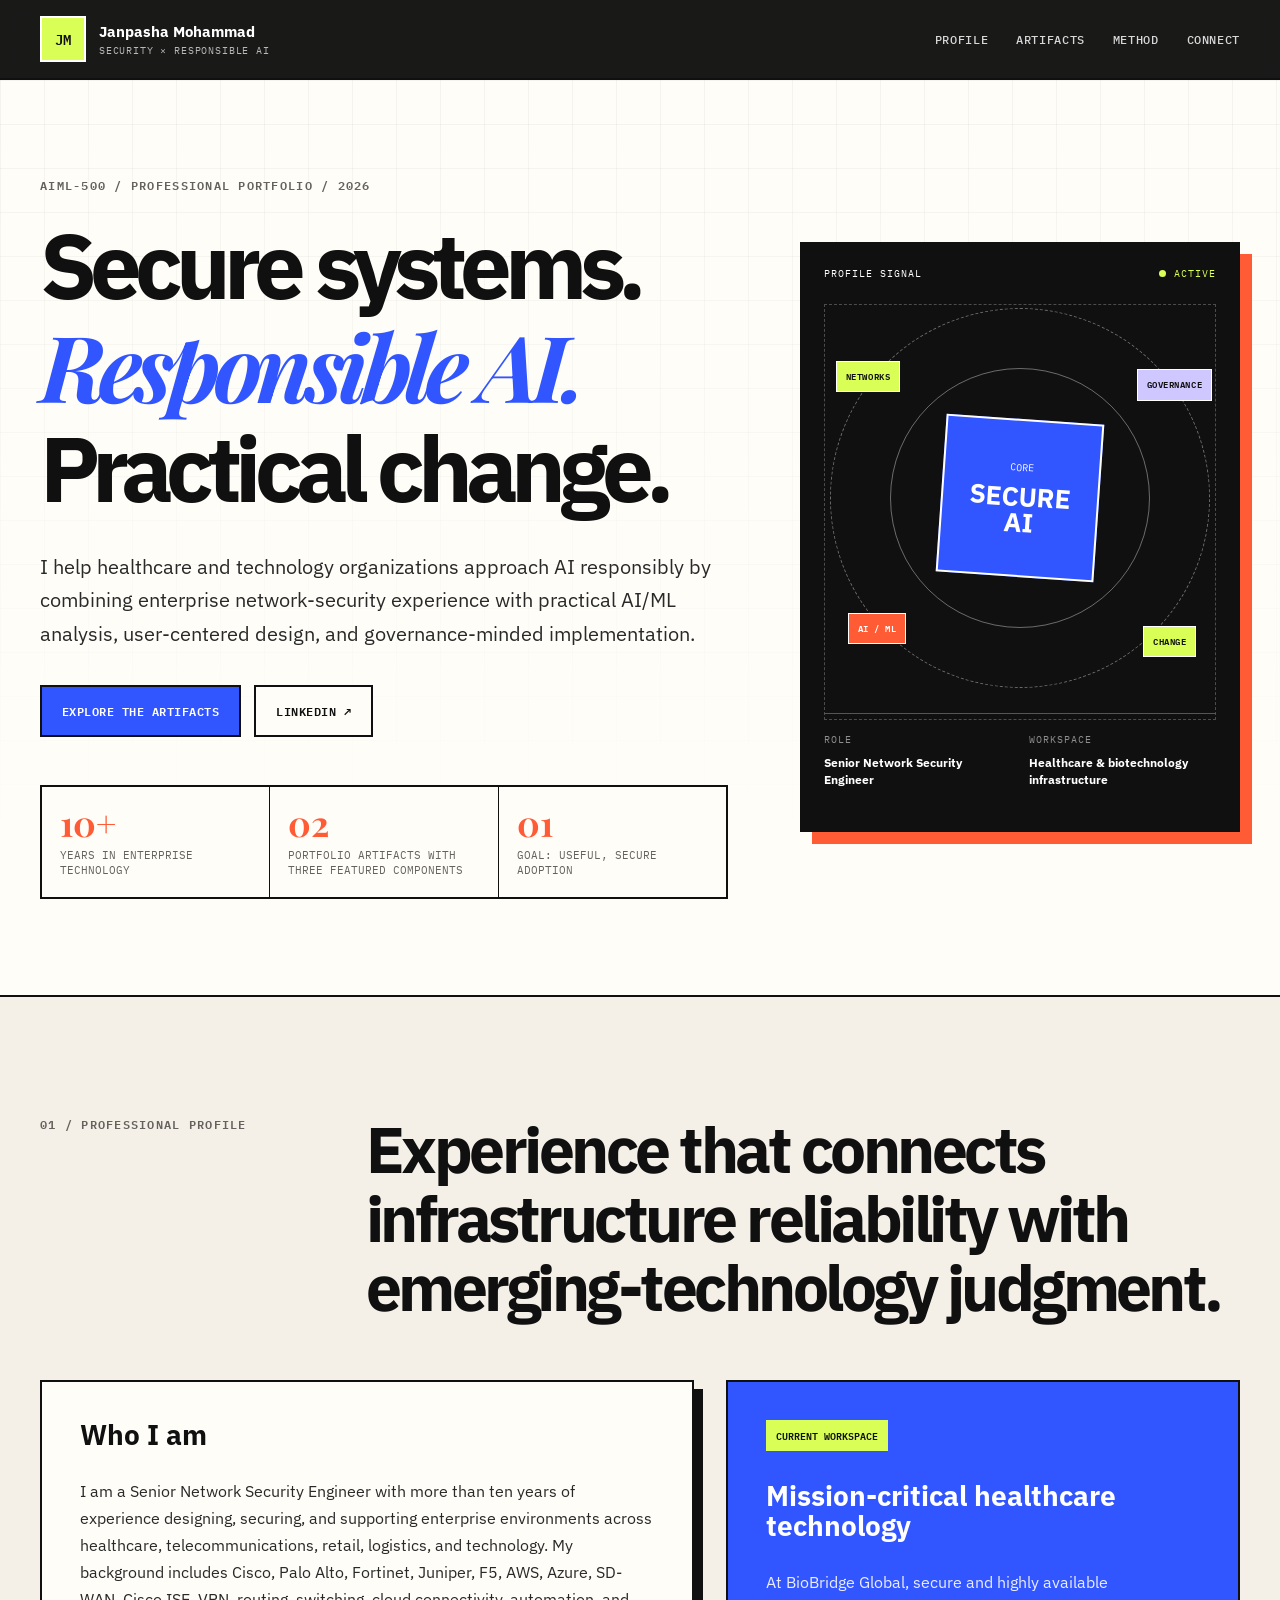
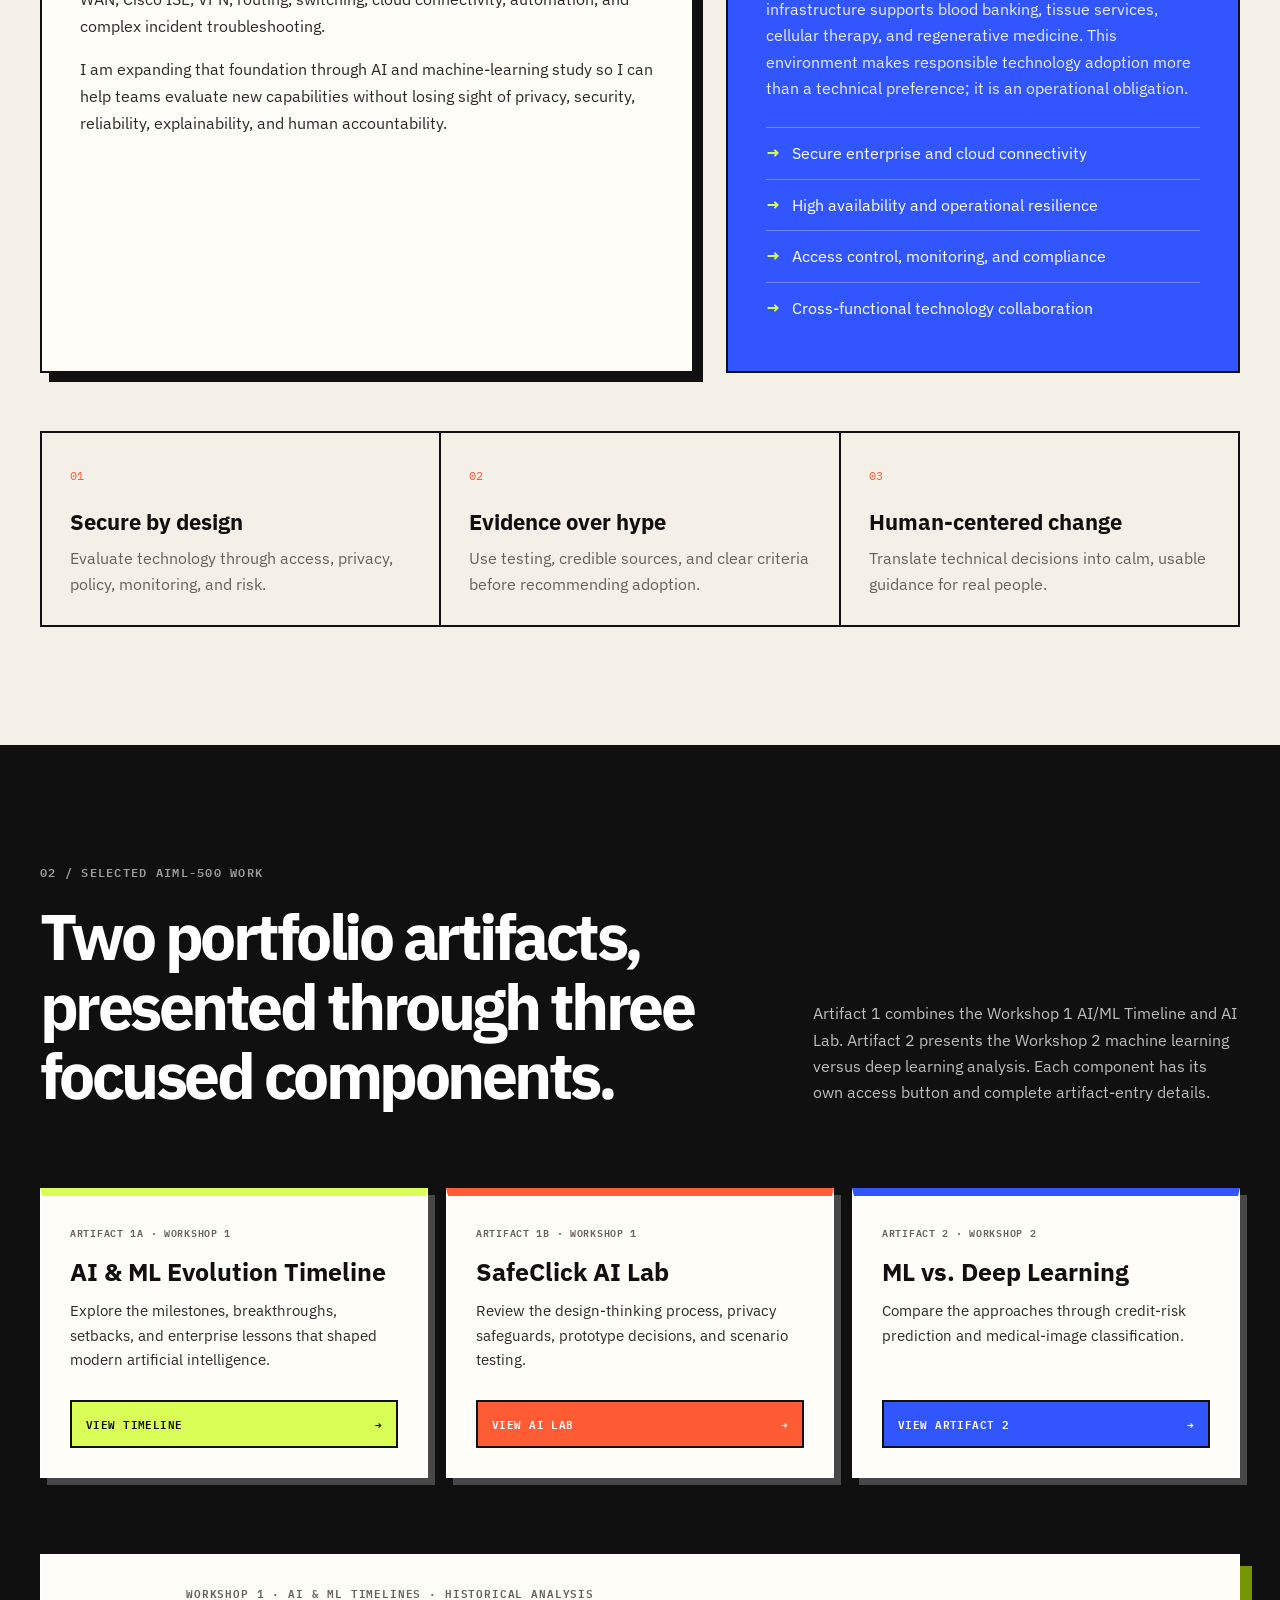
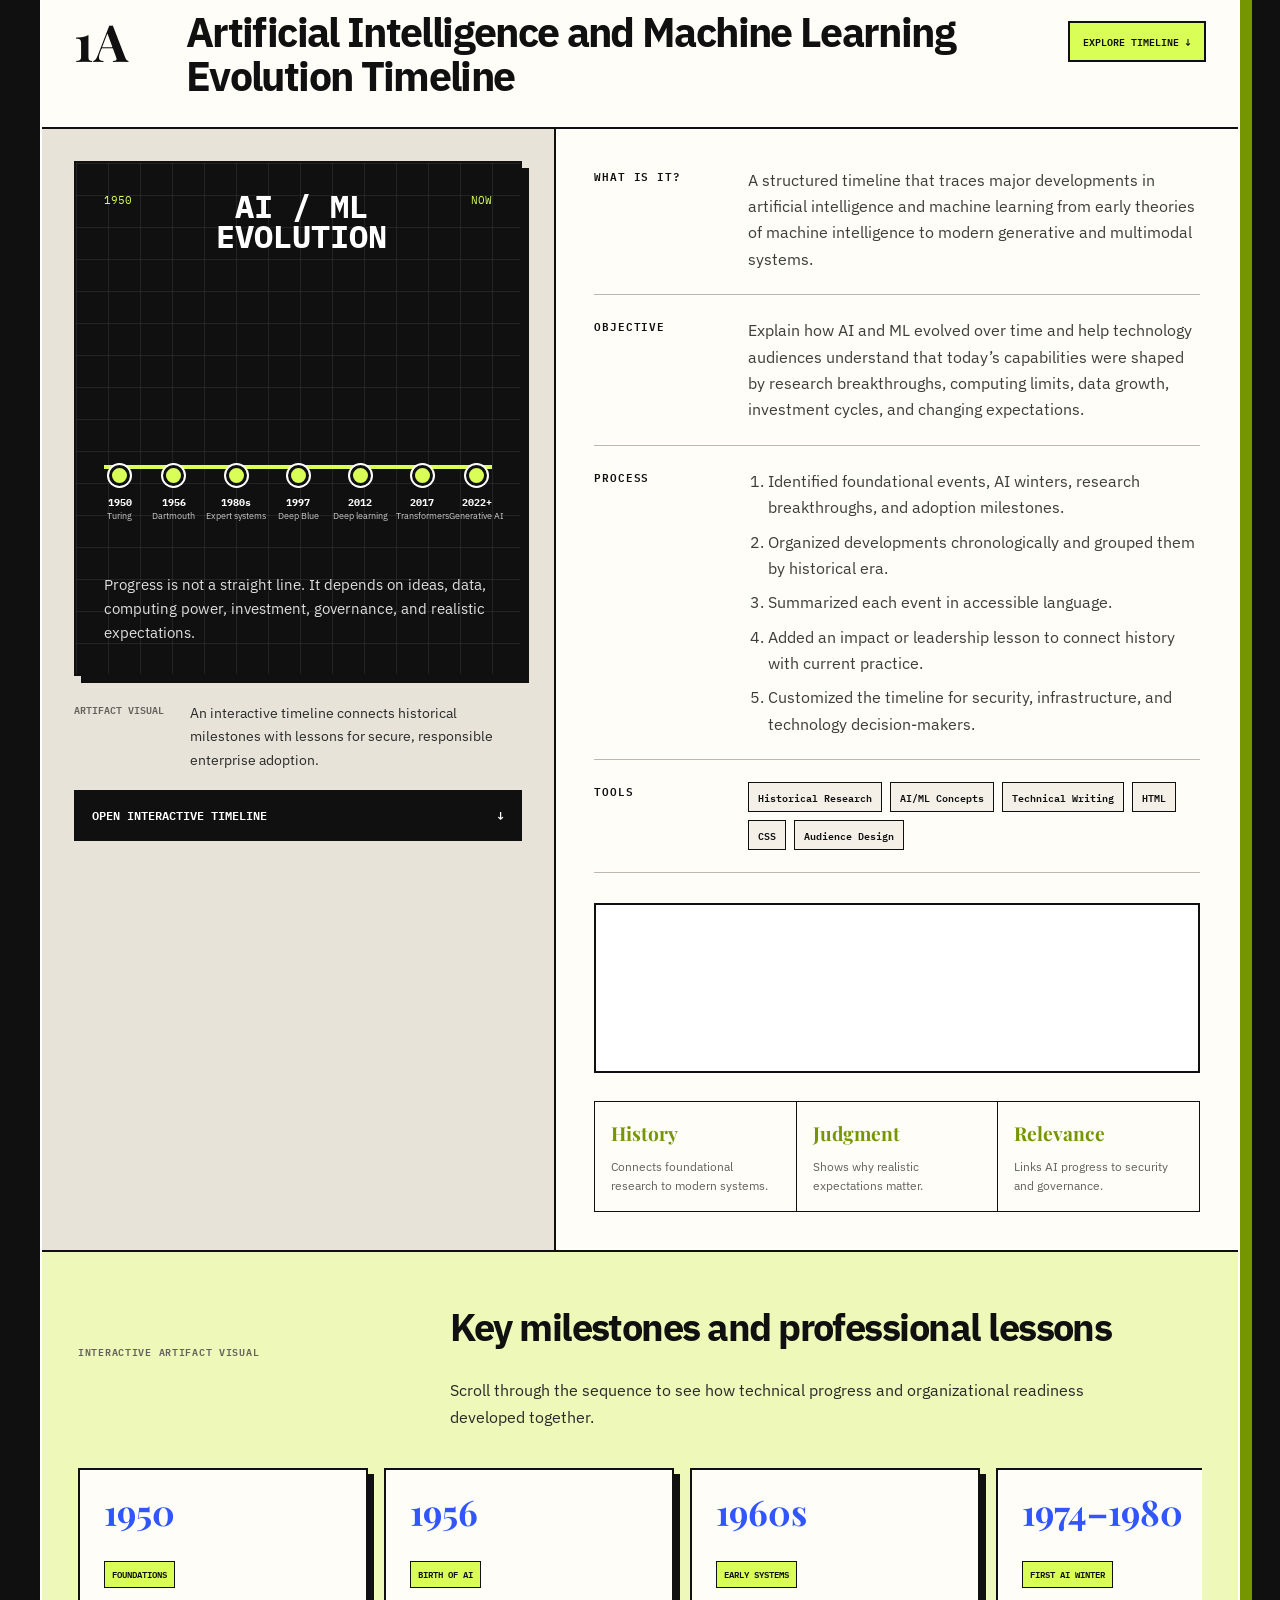
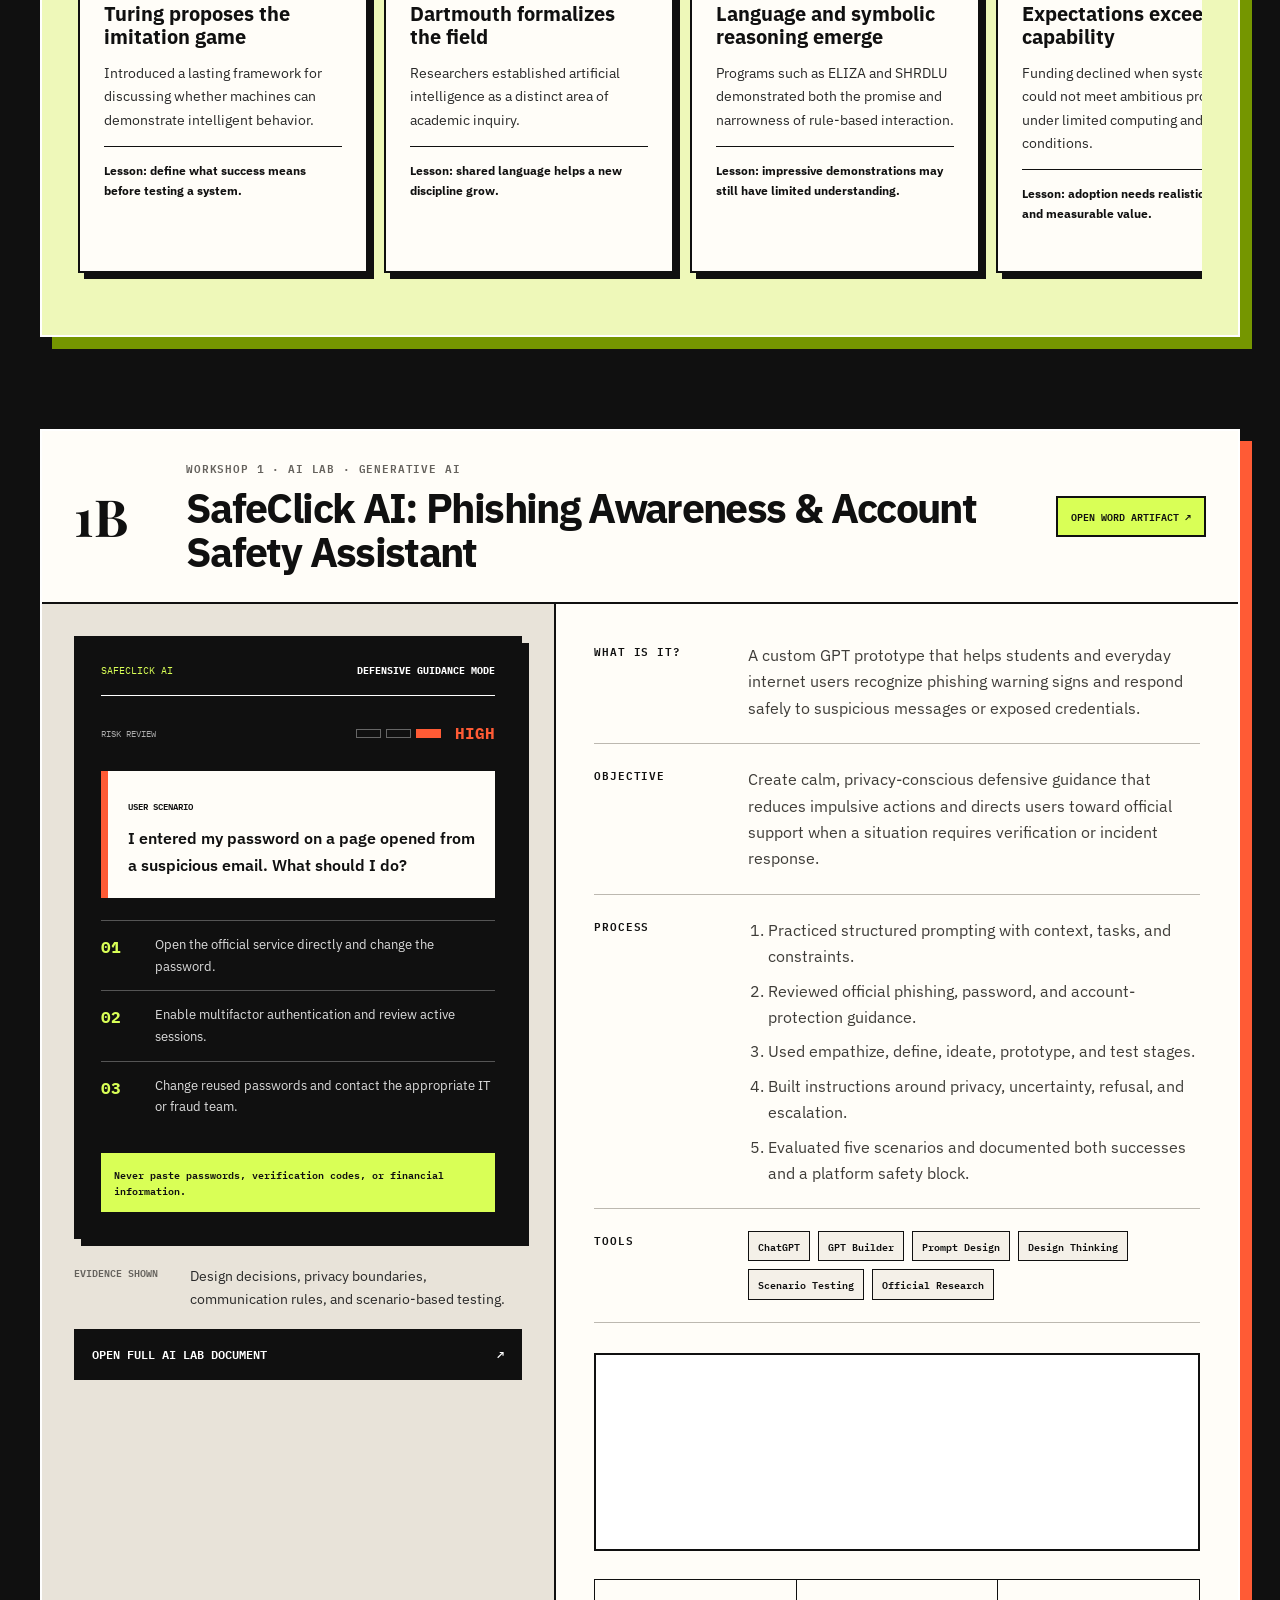
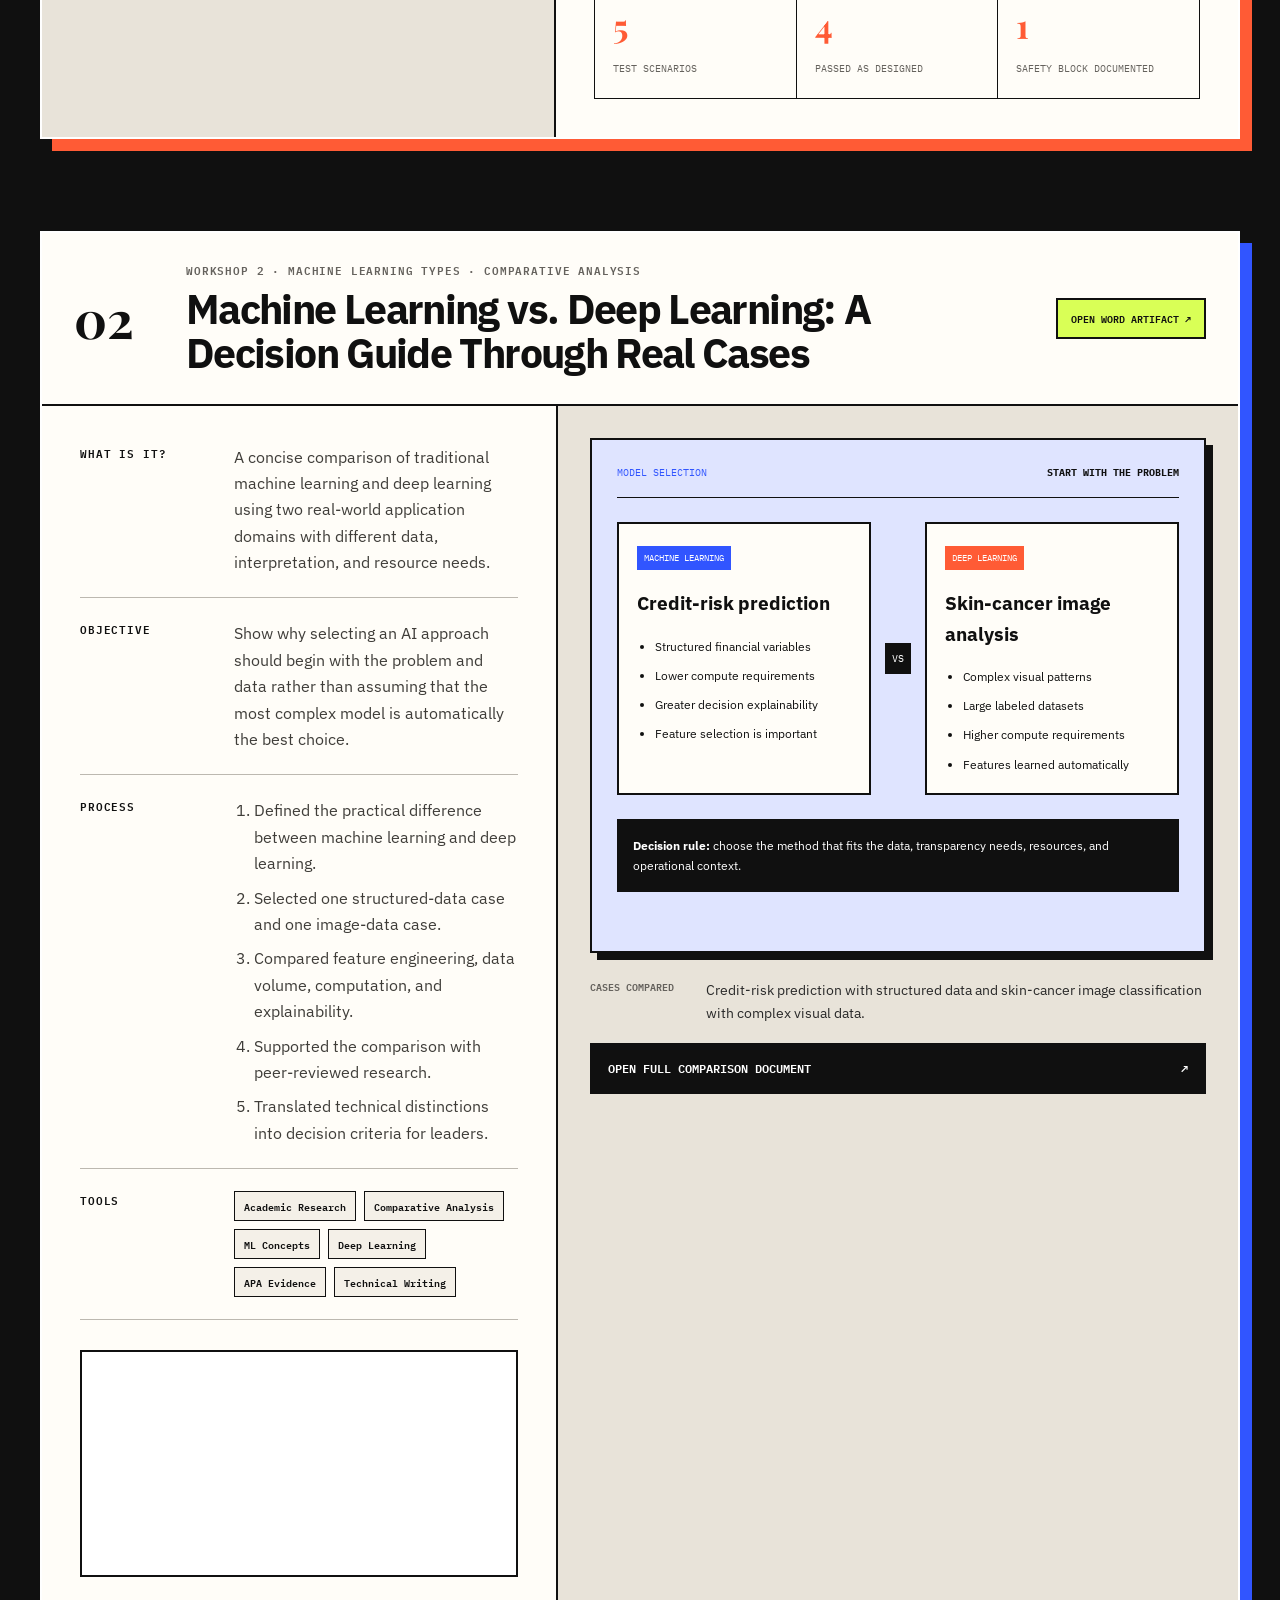
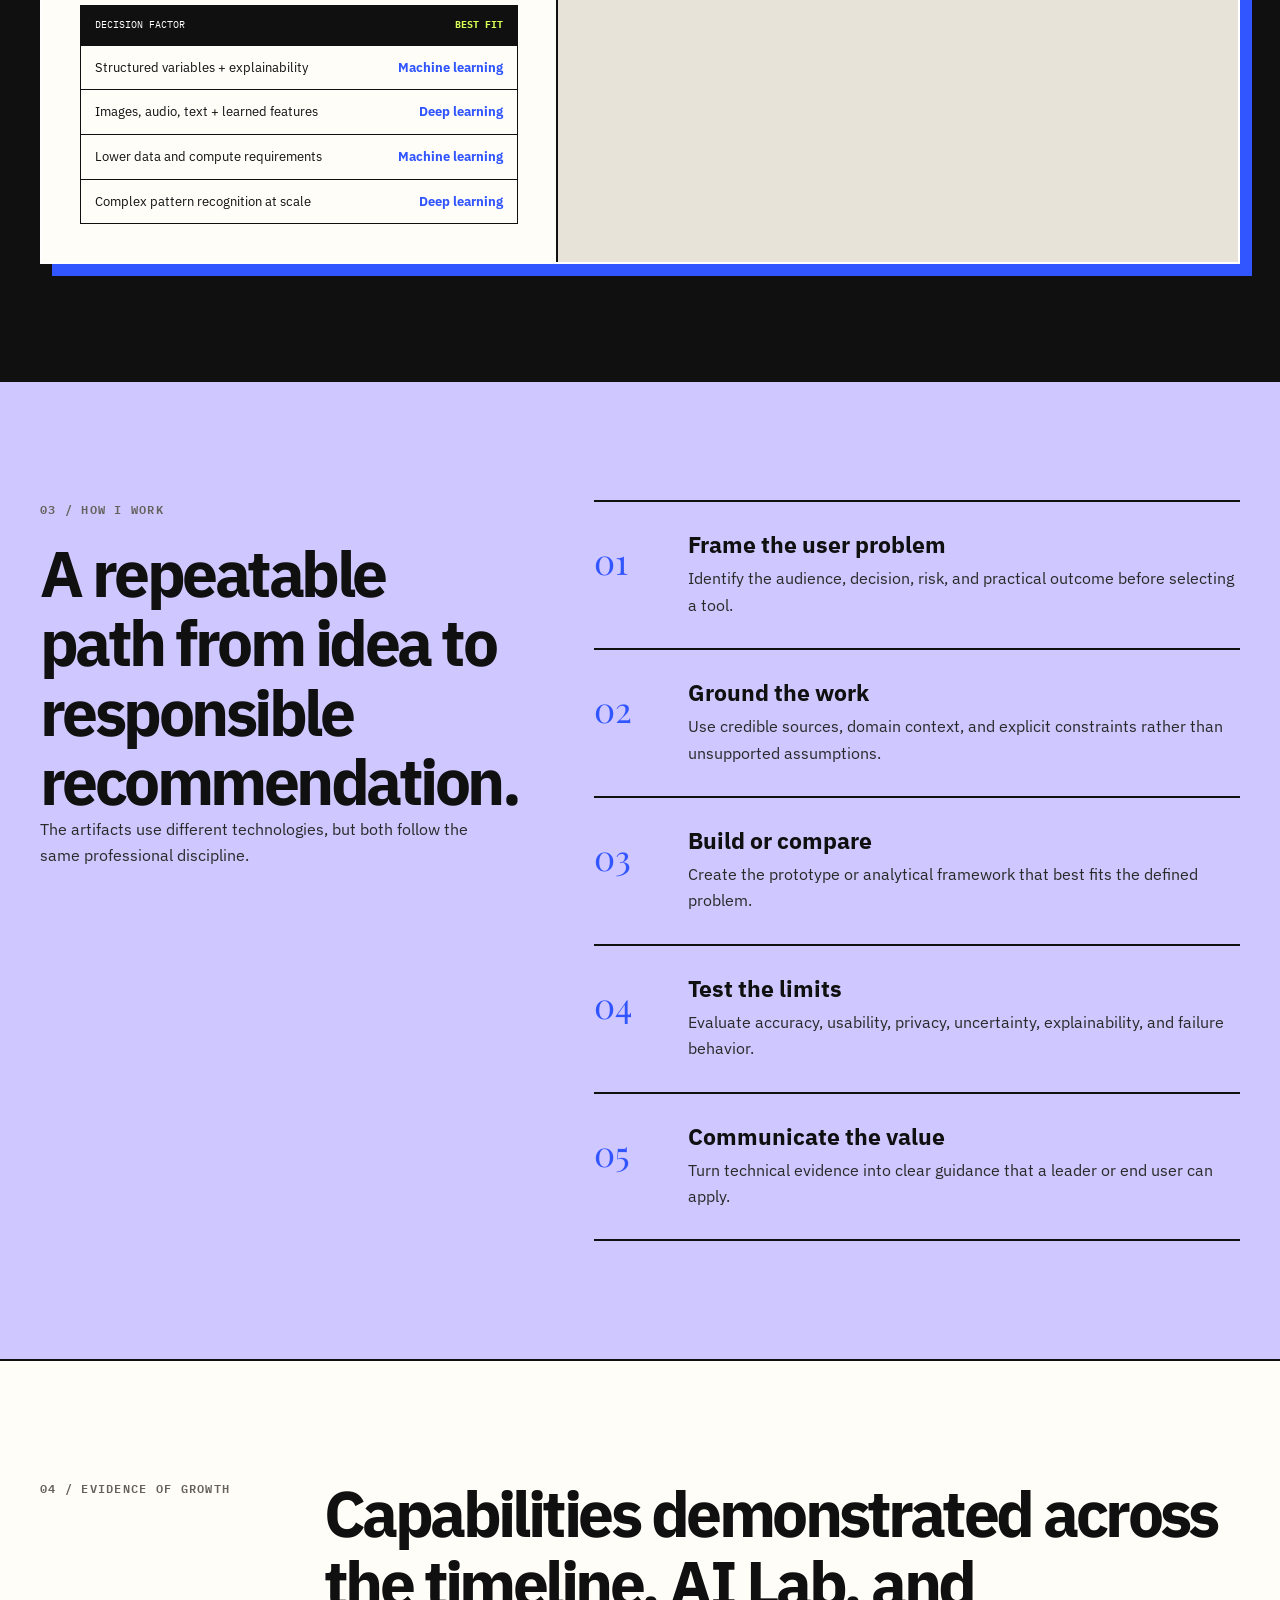
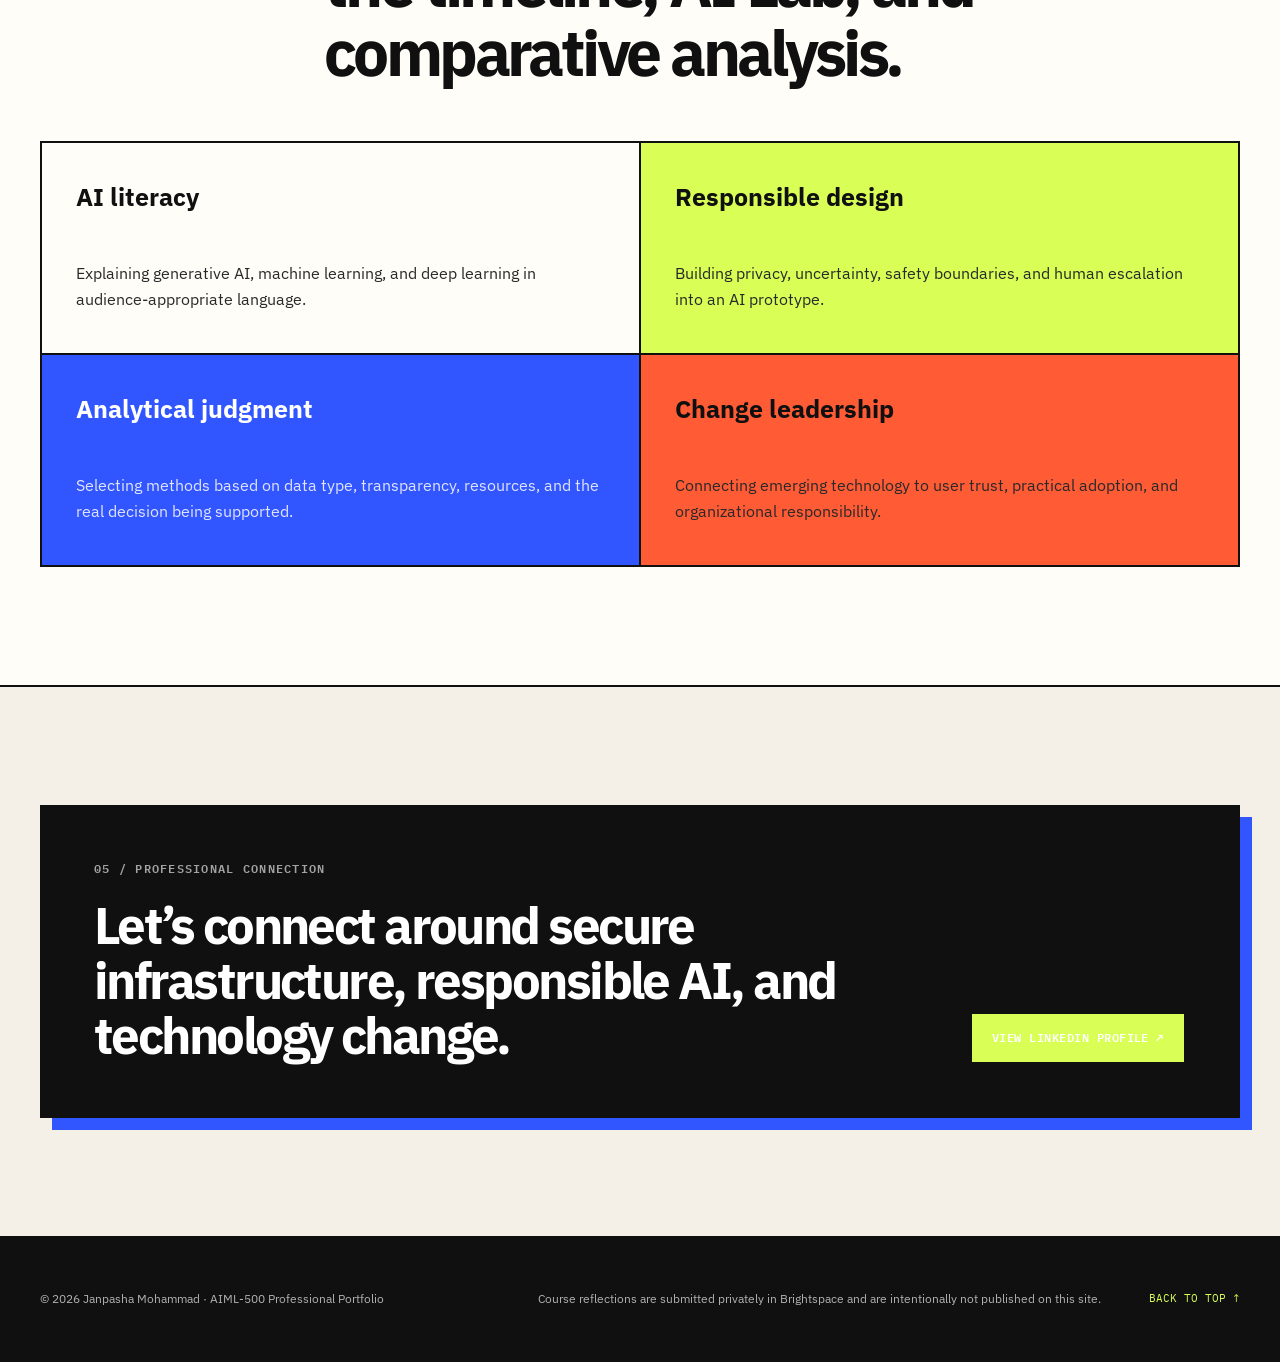
==== commit cb9ffde3: "Add files via upload" ====
--- a/index.html
+++ b/index.html
@@ -1,340 +1,454 @@
 <!DOCTYPE html>
+
 <html lang="en">
 <head>
-  <meta charset="UTF-8">
-  <meta name="viewport" content="width=device-width, initial-scale=1.0">
-  <meta name="description" content="Janpasha Mohammad's AIML-500 professional portfolio featuring SafeClick AI and a machine learning versus deep learning decision guide.">
-  <meta name="author" content="Janpasha Mohammad">
-  <title>Janpasha Mohammad | Secure AI Portfolio</title>
-
-  <link rel="preconnect" href="https://fonts.googleapis.com">
-  <link rel="preconnect" href="https://fonts.gstatic.com" crossorigin>
-  <link href="https://fonts.googleapis.com/css2?family=IBM+Plex+Mono:wght@400;500;600&family=IBM+Plex+Sans:wght@400;500;600;700&family=Playfair+Display:ital,wght@0,700;1,700&display=swap" rel="stylesheet">
-  <link rel="stylesheet" href="styles.css">
+<meta charset="utf-8"/>
+<meta content="width=device-width, initial-scale=1.0" name="viewport"/>
+<meta content="Janpasha Mohammad's AIML-500 professional portfolio featuring an AI/ML timeline, SafeClick AI lab, and machine learning versus deep learning analysis." name="description"/>
+<meta content="Janpasha Mohammad" name="author"/>
+<title>Janpasha Mohammad | Secure AI Portfolio</title>
+<link href="https://fonts.googleapis.com" rel="preconnect"/>
+<link crossorigin="" href="https://fonts.gstatic.com" rel="preconnect"/>
+<link href="https://fonts.googleapis.com/css2?family=IBM+Plex+Mono:wght@400;500;600&amp;family=IBM+Plex+Sans:wght@400;500;600;700&amp;family=Playfair+Display:ital,wght@0,700;1,700&amp;display=swap" rel="stylesheet"/>
+<link href="styles.css" rel="stylesheet"/>
 </head>
 <body>
-  <div class="scroll-progress" aria-hidden="true"><span></span></div>
-  <a class="skip-link" href="#main-content">Skip to main content</a>
-
-  <header class="site-header">
-    <div class="shell header-inner">
-      <a class="brand" href="#home" aria-label="Janpasha Mohammad portfolio home">
-        <span class="brand-box">JM</span>
-        <span class="brand-copy">
-          <strong>Janpasha Mohammad</strong>
-          <small>Security × Responsible AI</small>
-        </span>
-      </a>
-
-      <button class="menu-toggle" type="button" aria-expanded="false" aria-controls="primary-nav">
-        <span class="sr-only">Open navigation</span>
-        <span></span><span></span>
-      </button>
-
-      <nav class="primary-nav" id="primary-nav" aria-label="Primary navigation">
-        <a href="#about">Profile</a>
-        <a href="#artifacts">Artifacts</a>
-        <a href="#method">Method</a>
-        <a href="#contact">Connect</a>
-      </nav>
-    </div>
-  </header>
-
-  <main id="main-content">
-    <section class="hero" id="home">
-      <div class="hero-grid-bg" aria-hidden="true"></div>
-      <div class="shell hero-layout">
-        <div class="hero-copy reveal">
-          <p class="section-code">AIML-500 / PROFESSIONAL PORTFOLIO / 2026</p>
-          <h1>Secure systems.<br><em>Responsible AI.</em><br>Practical change.</h1>
-          <p class="value-proposition">
+<div aria-hidden="true" class="scroll-progress"><span></span></div>
+<a class="skip-link" href="#main-content">Skip to main content</a>
+<header class="site-header">
+<div class="shell header-inner">
+<a aria-label="Janpasha Mohammad portfolio home" class="brand" href="#home">
+<span class="brand-box">JM</span>
+<span class="brand-copy">
+<strong>Janpasha Mohammad</strong>
+<small>Security × Responsible AI</small>
+</span>
+</a>
+<button aria-controls="primary-nav" aria-expanded="false" class="menu-toggle" type="button">
+<span class="sr-only">Open navigation</span>
+<span></span><span></span>
+</button>
+<nav aria-label="Primary navigation" class="primary-nav" id="primary-nav">
+<a href="#about">Profile</a>
+<a href="#artifacts">Artifacts</a>
+<a href="#method">Method</a>
+<a href="#contact">Connect</a>
+</nav>
+</div>
+</header>
+<main id="main-content">
+<section class="hero" id="home">
+<div aria-hidden="true" class="hero-grid-bg"></div>
+<div class="shell hero-layout">
+<div class="hero-copy reveal">
+<p class="section-code">AIML-500 / PROFESSIONAL PORTFOLIO / 2026</p>
+<h1>Secure systems.<br/><em>Responsible AI.</em><br/>Practical change.</h1>
+<p class="value-proposition">
             I help healthcare and technology organizations approach AI responsibly by combining
             enterprise network-security experience with practical AI/ML analysis, user-centered
             design, and governance-minded implementation.
           </p>
-          <div class="hero-actions">
-            <a class="btn btn-primary" href="#artifacts">Explore the artifacts</a>
-            <a class="btn btn-ghost" href="https://www.linkedin.com/in/janpasha-mohammad-199888212" target="_blank" rel="noopener noreferrer">LinkedIn ↗</a>
-          </div>
-          <dl class="hero-stats" aria-label="Portfolio highlights">
-            <div><dt>10+</dt><dd>Years in enterprise technology</dd></div>
-            <div><dt>02</dt><dd>AIML-500 artifacts presented</dd></div>
-            <div><dt>01</dt><dd>Goal: useful, secure adoption</dd></div>
-          </dl>
-        </div>
-
-        <aside class="signal-board reveal" aria-label="Professional focus board">
-          <div class="board-topline">
-            <span>PROFILE SIGNAL</span>
-            <span class="live-dot">ACTIVE</span>
-          </div>
-          <div class="board-core">
-            <span class="core-ring ring-one"></span>
-            <span class="core-ring ring-two"></span>
-            <div class="core-label">
-              <small>CORE</small>
-              <strong>SECURE<br>AI</strong>
-            </div>
-            <span class="node node-one">NETWORKS</span>
-            <span class="node node-two">GOVERNANCE</span>
-            <span class="node node-three">AI / ML</span>
-            <span class="node node-four">CHANGE</span>
-          </div>
-          <div class="board-footer">
-            <div><span>ROLE</span><strong>Senior Network Security Engineer</strong></div>
-            <div><span>WORKSPACE</span><strong>Healthcare & biotechnology infrastructure</strong></div>
-          </div>
-        </aside>
-      </div>
-    </section>
-
-    <section class="profile-section" id="about">
-      <div class="shell">
-        <div class="split-heading reveal">
-          <p class="section-code">01 / PROFESSIONAL PROFILE</p>
-          <h2>Experience that connects infrastructure reliability with emerging-technology judgment.</h2>
-        </div>
-
-        <div class="profile-grid">
-          <article class="profile-story reveal">
-            <h3>Who I am</h3>
-            <p>
+<div class="hero-actions">
+<a class="btn btn-primary" href="#artifacts">Explore the artifacts</a>
+<a class="btn btn-ghost" href="https://www.linkedin.com/in/janpasha-mohammad-199888212" rel="noopener noreferrer" target="_blank">LinkedIn ↗</a>
+</div>
+<dl aria-label="Portfolio highlights" class="hero-stats">
+<div><dt>10+</dt><dd>Years in enterprise technology</dd></div>
+<div><dt>02</dt><dd>Portfolio artifacts with three featured components</dd></div>
+<div><dt>01</dt><dd>Goal: useful, secure adoption</dd></div>
+</dl>
+</div>
+<aside aria-label="Professional focus board" class="signal-board reveal">
+<div class="board-topline">
+<span>PROFILE SIGNAL</span>
+<span class="live-dot">ACTIVE</span>
+</div>
+<div class="board-core">
+<span class="core-ring ring-one"></span>
+<span class="core-ring ring-two"></span>
+<div class="core-label">
+<small>CORE</small>
+<strong>SECURE<br/>AI</strong>
+</div>
+<span class="node node-one">NETWORKS</span>
+<span class="node node-two">GOVERNANCE</span>
+<span class="node node-three">AI / ML</span>
+<span class="node node-four">CHANGE</span>
+</div>
+<div class="board-footer">
+<div><span>ROLE</span><strong>Senior Network Security Engineer</strong></div>
+<div><span>WORKSPACE</span><strong>Healthcare &amp; biotechnology infrastructure</strong></div>
+</div>
+</aside>
+</div>
+</section>
+<section class="profile-section" id="about">
+<div class="shell">
+<div class="split-heading reveal">
+<p class="section-code">01 / PROFESSIONAL PROFILE</p>
+<h2>Experience that connects infrastructure reliability with emerging-technology judgment.</h2>
+</div>
+<div class="profile-grid">
+<article class="profile-story reveal">
+<h3>Who I am</h3>
+<p>
               I am a Senior Network Security Engineer with more than ten years of experience designing,
               securing, and supporting enterprise environments across healthcare, telecommunications,
               retail, logistics, and technology. My background includes Cisco, Palo Alto, Fortinet,
               Juniper, F5, AWS, Azure, SD-WAN, Cisco ISE, VPN, routing, switching, cloud connectivity,
               automation, and complex incident troubleshooting.
             </p>
-            <p>
+<p>
               I am expanding that foundation through AI and machine-learning study so I can help teams
               evaluate new capabilities without losing sight of privacy, security, reliability,
               explainability, and human accountability.
             </p>
-          </article>
-
-          <article class="workspace-card reveal">
-            <span class="card-label">CURRENT WORKSPACE</span>
-            <h3>Mission-critical healthcare technology</h3>
-            <p>
+</article>
+<article class="workspace-card reveal">
+<span class="card-label">CURRENT WORKSPACE</span>
+<h3>Mission-critical healthcare technology</h3>
+<p>
               At BioBridge Global, secure and highly available infrastructure supports blood banking,
               tissue services, cellular therapy, and regenerative medicine. This environment makes
               responsible technology adoption more than a technical preference; it is an operational obligation.
             </p>
-            <ul class="workspace-list">
-              <li>Secure enterprise and cloud connectivity</li>
-              <li>High availability and operational resilience</li>
-              <li>Access control, monitoring, and compliance</li>
-              <li>Cross-functional technology collaboration</li>
-            </ul>
-          </article>
-        </div>
-
-        <div class="value-strip reveal" aria-label="Professional value pillars">
-          <article><span>01</span><h3>Secure by design</h3><p>Evaluate technology through access, privacy, policy, monitoring, and risk.</p></article>
-          <article><span>02</span><h3>Evidence over hype</h3><p>Use testing, credible sources, and clear criteria before recommending adoption.</p></article>
-          <article><span>03</span><h3>Human-centered change</h3><p>Translate technical decisions into calm, usable guidance for real people.</p></article>
-        </div>
-      </div>
-    </section>
-
-    <section class="artifacts-section" id="artifacts">
-      <div class="shell">
-        <div class="artifacts-heading reveal">
-          <div>
-            <p class="section-code">02 / SELECTED AIML-500 WORK</p>
-            <h2>Two artifacts designed as resources, not storage.</h2>
-          </div>
-          <p>
-            Each case study identifies the audience need, objective, process, tools, and specific value
-            the work provides. Full assignment documents are linked as supporting evidence.
-          </p>
-        </div>
-
-        <article class="case-study case-orange" id="artifact-1">
-          <header class="case-header reveal">
-            <div class="case-index">01</div>
-            <div>
-              <p class="case-kicker">WORKSHOP 1 · AI LAB · GENERATIVE AI</p>
-              <h3>SafeClick AI: Phishing Awareness & Account Safety Assistant</h3>
-            </div>
-            <span class="case-status">PROTOTYPE + TESTING</span>
-          </header>
-
-          <div class="case-layout">
-            <div class="case-visual reveal">
-              <div class="document-window">
-                <div class="window-bar"><span></span><span></span><span></span><strong>Artifact documentation preview</strong></div>
-                <img src="assets/safeclick-ai-preview.png" alt="Preview of the SafeClick AI prototype planning and testing documentation">
-              </div>
-              <div class="visual-caption">
-                <span>Evidence shown</span>
-                <p>Design decisions, privacy boundaries, communication rules, and scenario-based testing.</p>
-              </div>
-              <a class="document-link" href="artifacts/Workshop-1-SafeClick-AI.docx">Open full Word artifact <span>↗</span></a>
-            </div>
-
-            <div class="case-content reveal">
-              <dl class="artifact-formula">
-                <div>
-                  <dt>What is it?</dt>
-                  <dd>A custom GPT prototype that helps students and everyday internet users recognize phishing warning signs and respond safely to suspicious messages or exposed credentials.</dd>
-                </div>
-                <div>
-                  <dt>Objective</dt>
-                  <dd>Create calm, privacy-conscious defensive guidance that reduces impulsive actions and directs users toward official support when a situation requires verification or incident response.</dd>
-                </div>
-                <div>
-                  <dt>Process</dt>
-                  <dd>
-                    <ol>
-                      <li>Practiced structured prompting with context, tasks, and constraints.</li>
-                      <li>Reviewed official phishing, password, and account-protection guidance.</li>
-                      <li>Used empathize, define, ideate, prototype, and test stages.</li>
-                      <li>Built instructions around privacy, uncertainty, refusal, and escalation.</li>
-                      <li>Evaluated five scenarios and documented both successes and a platform safety block.</li>
-                    </ol>
-                  </dd>
-                </div>
-                <div>
-                  <dt>Tools</dt>
-                  <dd class="tool-tags"><span>ChatGPT</span><span>GPT Builder</span><span>Prompt Design</span><span>Design Thinking</span><span>Scenario Testing</span><span>Official Research</span></dd>
-                </div>
-              </dl>
-
-              <div class="value-box">
-                <span>ARTIFACT-SPECIFIC VALUE PROPOSITION</span>
-                <p>SafeClick AI gives nontechnical users a calm first response to suspicious digital activity, helping them protect private information, avoid unsafe actions, and know when to contact an official support team.</p>
-              </div>
-
-              <div class="evidence-row" aria-label="SafeClick AI evidence highlights">
-                <div><strong>5</strong><span>Test scenarios</span></div>
-                <div><strong>4</strong><span>Passed as designed</span></div>
-                <div><strong>1</strong><span>Safety block documented</span></div>
-              </div>
-            </div>
-          </div>
-        </article>
-
-        <article class="case-study case-blue" id="artifact-2">
-          <header class="case-header reveal">
-            <div class="case-index">02</div>
-            <div>
-              <p class="case-kicker">WORKSHOP 2 · MACHINE LEARNING TYPES · COMPARATIVE ANALYSIS</p>
-              <h3>Machine Learning vs. Deep Learning: A Decision Guide Through Real Cases</h3>
-            </div>
-            <span class="case-status">RESEARCH + ANALYSIS</span>
-          </header>
-
-          <div class="case-layout reverse">
-            <div class="case-visual reveal">
-              <div class="document-window">
-                <div class="window-bar"><span></span><span></span><span></span><strong>Artifact documentation preview</strong></div>
-                <img src="assets/ml-vs-deep-learning-preview.png" alt="Preview of the machine learning versus deep learning comparative analysis">
-              </div>
-              <div class="visual-caption">
-                <span>Cases compared</span>
-                <p>Credit-risk prediction with structured data and skin-cancer image classification with complex visual data.</p>
-              </div>
-              <a class="document-link" href="artifacts/Workshop-2-ML-vs-Deep-Learning.docx">Open full Word artifact <span>↗</span></a>
-            </div>
-
-            <div class="case-content reveal">
-              <dl class="artifact-formula">
-                <div>
-                  <dt>What is it?</dt>
-                  <dd>A concise comparison of traditional machine learning and deep learning using two real-world application domains with different data, interpretation, and resource needs.</dd>
-                </div>
-                <div>
-                  <dt>Objective</dt>
-                  <dd>Show why selecting an AI approach should begin with the problem and data rather than assuming that the most complex model is automatically the best choice.</dd>
-                </div>
-                <div>
-                  <dt>Process</dt>
-                  <dd>
-                    <ol>
-                      <li>Defined the practical difference between machine learning and deep learning.</li>
-                      <li>Selected one structured-data case and one image-data case.</li>
-                      <li>Compared feature engineering, data volume, computation, and explainability.</li>
-                      <li>Supported the comparison with peer-reviewed research.</li>
-                      <li>Translated technical distinctions into decision criteria for leaders.</li>
-                    </ol>
-                  </dd>
-                </div>
-                <div>
-                  <dt>Tools</dt>
-                  <dd class="tool-tags"><span>Academic Research</span><span>Comparative Analysis</span><span>ML Concepts</span><span>Deep Learning</span><span>APA Evidence</span><span>Technical Writing</span></dd>
-                </div>
-              </dl>
-
-              <div class="value-box">
-                <span>ARTIFACT-SPECIFIC VALUE PROPOSITION</span>
-                <p>This decision guide helps technical and business leaders choose a learning approach based on data complexity, transparency, computational cost, and operational need instead of following AI trends without context.</p>
-              </div>
-
-              <div class="decision-matrix" aria-label="Machine learning and deep learning quick comparison">
-                <div class="matrix-head"><span>Decision factor</span><strong>Best fit</strong></div>
-                <div><span>Structured variables + explainability</span><strong>Machine learning</strong></div>
-                <div><span>Images, audio, text + learned features</span><strong>Deep learning</strong></div>
-                <div><span>Lower data and compute requirements</span><strong>Machine learning</strong></div>
-                <div><span>Complex pattern recognition at scale</span><strong>Deep learning</strong></div>
-              </div>
-            </div>
-          </div>
-        </article>
-      </div>
-    </section>
-
-    <section class="method-section" id="method">
-      <div class="shell method-layout">
-        <div class="method-heading reveal">
-          <p class="section-code">03 / HOW I WORK</p>
-          <h2>A repeatable path from idea to responsible recommendation.</h2>
-          <p>The artifacts use different technologies, but both follow the same professional discipline.</p>
-        </div>
-        <ol class="method-track">
-          <li class="reveal"><span>01</span><div><h3>Frame the user problem</h3><p>Identify the audience, decision, risk, and practical outcome before selecting a tool.</p></div></li>
-          <li class="reveal"><span>02</span><div><h3>Ground the work</h3><p>Use credible sources, domain context, and explicit constraints rather than unsupported assumptions.</p></div></li>
-          <li class="reveal"><span>03</span><div><h3>Build or compare</h3><p>Create the prototype or analytical framework that best fits the defined problem.</p></div></li>
-          <li class="reveal"><span>04</span><div><h3>Test the limits</h3><p>Evaluate accuracy, usability, privacy, uncertainty, explainability, and failure behavior.</p></div></li>
-          <li class="reveal"><span>05</span><div><h3>Communicate the value</h3><p>Turn technical evidence into clear guidance that a leader or end user can apply.</p></div></li>
-        </ol>
-      </div>
-    </section>
-
-    <section class="capability-section">
-      <div class="shell">
-        <div class="capability-head reveal">
-          <p class="section-code">04 / EVIDENCE OF GROWTH</p>
-          <h2>Capabilities demonstrated across the two artifacts.</h2>
-        </div>
-        <div class="capability-grid">
-          <article class="reveal"><strong>AI literacy</strong><p>Explaining generative AI, machine learning, and deep learning in audience-appropriate language.</p></article>
-          <article class="reveal"><strong>Responsible design</strong><p>Building privacy, uncertainty, safety boundaries, and human escalation into an AI prototype.</p></article>
-          <article class="reveal"><strong>Analytical judgment</strong><p>Selecting methods based on data type, transparency, resources, and the real decision being supported.</p></article>
-          <article class="reveal"><strong>Change leadership</strong><p>Connecting emerging technology to user trust, practical adoption, and organizational responsibility.</p></article>
-        </div>
-      </div>
-    </section>
-
-    <section class="contact-section" id="contact">
-      <div class="shell contact-panel reveal">
-        <div>
-          <p class="section-code">05 / PROFESSIONAL CONNECTION</p>
-          <h2>Let’s connect around secure infrastructure, responsible AI, and technology change.</h2>
-        </div>
-        <a class="btn btn-light" href="https://www.linkedin.com/in/janpasha-mohammad-199888212" target="_blank" rel="noopener noreferrer">View LinkedIn profile ↗</a>
-      </div>
-    </section>
-  </main>
-
-  <footer class="site-footer">
-    <div class="shell footer-inner">
-      <p>© <span id="current-year"></span> Janpasha Mohammad · AIML-500 Professional Portfolio</p>
-      <p class="private-note">Course reflections are submitted privately in Brightspace and are intentionally not published on this site.</p>
-      <a href="#home">Back to top ↑</a>
-    </div>
-  </footer>
-
-  <script src="script.js"></script>
+<ul class="workspace-list">
+<li>Secure enterprise and cloud connectivity</li>
+<li>High availability and operational resilience</li>
+<li>Access control, monitoring, and compliance</li>
+<li>Cross-functional technology collaboration</li>
+</ul>
+</article>
+</div>
+<div aria-label="Professional value pillars" class="value-strip reveal">
+<article><span>01</span><h3>Secure by design</h3><p>Evaluate technology through access, privacy, policy, monitoring, and risk.</p></article>
+<article><span>02</span><h3>Evidence over hype</h3><p>Use testing, credible sources, and clear criteria before recommending adoption.</p></article>
+<article><span>03</span><h3>Human-centered change</h3><p>Translate technical decisions into calm, usable guidance for real people.</p></article>
+</div>
+</div>
+</section>
+<section class="artifacts-section" id="artifacts">
+<div class="shell">
+<div class="artifacts-heading reveal">
+<div>
+<p class="section-code">02 / SELECTED AIML-500 WORK</p>
+<h2>Two portfolio artifacts, presented through three focused components.</h2>
+</div>
+<p>Artifact 1 combines the Workshop 1 AI/ML Timeline and AI Lab. Artifact 2 presents the Workshop 2 machine learning versus deep learning analysis. Each component has its own access button and complete artifact-entry details.</p>
+</div>
+<div aria-label="Artifact access buttons" class="artifact-directory reveal">
+<article>
+<span class="directory-code">ARTIFACT 1A · WORKSHOP 1</span>
+<h3>AI &amp; ML Evolution Timeline</h3>
+<p>Explore the milestones, breakthroughs, setbacks, and enterprise lessons that shaped modern artificial intelligence.</p>
+<a class="artifact-button button-lime" href="#timeline-artifact">View Timeline <span>→</span></a>
+</article>
+<article>
+<span class="directory-code">ARTIFACT 1B · WORKSHOP 1</span>
+<h3>SafeClick AI Lab</h3>
+<p>Review the design-thinking process, privacy safeguards, prototype decisions, and scenario testing.</p>
+<a class="artifact-button button-orange" href="#ai-lab-artifact">View AI Lab <span>→</span></a>
+</article>
+<article>
+<span class="directory-code">ARTIFACT 2 · WORKSHOP 2</span>
+<h3>ML vs. Deep Learning</h3>
+<p>Compare the approaches through credit-risk prediction and medical-image classification.</p>
+<a class="artifact-button button-blue" href="#artifact-2">View Artifact 2 <span>→</span></a>
+</article>
+</div>
+
+
+<article class="case-study case-lime" id="timeline-artifact">
+<header class="case-header reveal">
+<div class="case-index">1A</div>
+<div>
+<p class="case-kicker">WORKSHOP 1 · AI &amp; ML TIMELINES · HISTORICAL ANALYSIS</p>
+<h3>Artificial Intelligence and Machine Learning Evolution Timeline</h3>
+</div>
+<a class="case-action" href="#timeline-explorer">Explore Timeline ↓</a>
+</header>
+<div class="case-layout timeline-layout">
+<div class="case-visual reveal">
+<div aria-label="Condensed AI and machine learning timeline visual" class="timeline-poster">
+<div class="poster-heading"><span>1950</span><strong>AI / ML<br/>EVOLUTION</strong><span>NOW</span></div>
+<div class="poster-line"></div>
+<div class="poster-events">
+<span style="--x:4%"><b>1950</b><small>Turing</small></span>
+<span style="--x:18%"><b>1956</b><small>Dartmouth</small></span>
+<span style="--x:34%"><b>1980s</b><small>Expert systems</small></span>
+<span style="--x:50%"><b>1997</b><small>Deep Blue</small></span>
+<span style="--x:66%"><b>2012</b><small>Deep learning</small></span>
+<span style="--x:82%"><b>2017</b><small>Transformers</small></span>
+<span style="--x:96%"><b>2022+</b><small>Generative AI</small></span>
+</div>
+<p class="poster-message">Progress is not a straight line. It depends on ideas, data, computing power, investment, governance, and realistic expectations.</p>
+</div>
+<div class="visual-caption">
+<span>Artifact visual</span>
+<p>An interactive timeline connects historical milestones with lessons for secure, responsible enterprise adoption.</p>
+</div>
+<a class="document-link" href="#timeline-explorer">Open interactive timeline <span>↓</span></a>
+</div>
+<div class="case-content reveal">
+<dl class="artifact-formula">
+<div>
+<dt>What is it?</dt>
+<dd>A structured timeline that traces major developments in artificial intelligence and machine learning from early theories of machine intelligence to modern generative and multimodal systems.</dd>
+</div>
+<div>
+<dt>Objective</dt>
+<dd>Explain how AI and ML evolved over time and help technology audiences understand that today’s capabilities were shaped by research breakthroughs, computing limits, data growth, investment cycles, and changing expectations.</dd>
+</div>
+<div>
+<dt>Process</dt>
+<dd>
+<ol>
+<li>Identified foundational events, AI winters, research breakthroughs, and adoption milestones.</li>
+<li>Organized developments chronologically and grouped them by historical era.</li>
+<li>Summarized each event in accessible language.</li>
+<li>Added an impact or leadership lesson to connect history with current practice.</li>
+<li>Customized the timeline for security, infrastructure, and technology decision-makers.</li>
+</ol>
+</dd>
+</div>
+<div>
+<dt>Tools</dt>
+<dd class="tool-tags"><span>Historical Research</span><span>AI/ML Concepts</span><span>Technical Writing</span><span>HTML</span><span>CSS</span><span>Audience Design</span></dd>
+</div>
+</dl>
+<div class="value-box">
+<span>ARTIFACT-SPECIFIC VALUE PROPOSITION</span>
+<p>This timeline helps technology leaders understand how AI reached its current stage, recognize recurring patterns of hype and limitation, and approach new AI capabilities with stronger historical judgment.</p>
+</div>
+<div class="timeline-takeaways">
+<div><strong>History</strong><span>Connects foundational research to modern systems.</span></div>
+<div><strong>Judgment</strong><span>Shows why realistic expectations matter.</span></div>
+<div><strong>Relevance</strong><span>Links AI progress to security and governance.</span></div>
+</div>
+</div>
+</div>
+<section aria-labelledby="timeline-title" class="timeline-explorer" id="timeline-explorer">
+<div class="timeline-explorer-head reveal">
+<span class="directory-code">INTERACTIVE ARTIFACT VISUAL</span>
+<h4 id="timeline-title">Key milestones and professional lessons</h4>
+<p>Scroll through the sequence to see how technical progress and organizational readiness developed together.</p>
+</div>
+<div class="milestone-track">
+<article class="milestone reveal"><time>1950</time><span>Foundations</span><h5>Turing proposes the imitation game</h5><p>Introduced a lasting framework for discussing whether machines can demonstrate intelligent behavior.</p><strong>Lesson: define what success means before testing a system.</strong></article>
+<article class="milestone reveal"><time>1956</time><span>Birth of AI</span><h5>Dartmouth formalizes the field</h5><p>Researchers established artificial intelligence as a distinct area of academic inquiry.</p><strong>Lesson: shared language helps a new discipline grow.</strong></article>
+<article class="milestone reveal"><time>1960s</time><span>Early systems</span><h5>Language and symbolic reasoning emerge</h5><p>Programs such as ELIZA and SHRDLU demonstrated both the promise and narrowness of rule-based interaction.</p><strong>Lesson: impressive demonstrations may still have limited understanding.</strong></article>
+<article class="milestone reveal"><time>1974–1980</time><span>First AI winter</span><h5>Expectations exceed capability</h5><p>Funding declined when systems could not meet ambitious promises under limited computing and data conditions.</p><strong>Lesson: adoption needs realistic goals and measurable value.</strong></article>
+<article class="milestone reveal"><time>1980s</time><span>Expert systems</span><h5>AI enters organizational decision support</h5><p>Knowledge-based systems applied specialized rules to diagnosis, configuration, and business problems.</p><strong>Lesson: domain expertise must be captured and maintained.</strong></article>
+<article class="milestone reveal"><time>1987–1993</time><span>Second AI winter</span><h5>Maintenance and inflexibility slow growth</h5><p>Rule-heavy systems became expensive to update, and specialized hardware markets weakened.</p><strong>Lesson: lifecycle cost and adaptability are part of technical value.</strong></article>
+<article class="milestone reveal"><time>1997</time><span>Public milestone</span><h5>Deep Blue defeats the world chess champion</h5><p>Specialized computing, search, and evaluation demonstrated machine strength in a complex but bounded domain.</p><strong>Lesson: specialized excellence is not the same as general intelligence.</strong></article>
+<article class="milestone reveal"><time>2006</time><span>Deep learning revival</span><h5>Multilayer neural networks regain momentum</h5><p>Improved training methods, larger datasets, and stronger computing renewed interest in neural networks.</p><strong>Lesson: old ideas can become practical when infrastructure changes.</strong></article>
+<article class="milestone reveal"><time>2012</time><span>Breakthrough</span><h5>Image recognition performance accelerates</h5><p>Large neural networks trained with graphics processors achieved major gains in visual classification.</p><strong>Lesson: data and compute can transform model performance.</strong></article>
+<article class="milestone reveal"><time>2016</time><span>Reinforcement learning</span><h5>AlphaGo demonstrates strategic learning</h5><p>Deep networks, search, and reinforcement learning achieved a highly visible milestone in the game of Go.</p><strong>Lesson: hybrid methods can solve complex decision problems.</strong></article>
+<article class="milestone reveal"><time>2017</time><span>Transformers</span><h5>Attention reshapes language AI</h5><p>The transformer architecture improved how models process relationships across sequences.</p><strong>Lesson: architecture choices can unlock entirely new product categories.</strong></article>
+<article class="milestone reveal"><time>2020</time><span>Foundation models</span><h5>Large language models broaden capability</h5><p>Pretrained systems became adaptable across writing, summarization, coding, and question answering.</p><strong>Lesson: general capability increases the need for governance.</strong></article>
+<article class="milestone reveal"><time>2022</time><span>Mainstream adoption</span><h5>Conversational generative AI reaches broad users</h5><p>Accessible interfaces brought large language models into education, business, and everyday work.</p><strong>Lesson: usability can accelerate adoption faster than policy readiness.</strong></article>
+<article class="milestone reveal"><time>2023–Present</time><span>Enterprise AI</span><h5>Multimodal systems and governance mature together</h5><p>Organizations evaluate productivity, analytics, and automation while strengthening privacy, oversight, and responsible-use practices.</p><strong>Lesson: AI value must be balanced with security and accountability.</strong></article>
+</div>
+</section>
+</article>
+<article class="case-study case-orange" id="ai-lab-artifact">
+<header class="case-header reveal">
+<div class="case-index">1B</div>
+<div>
+<p class="case-kicker">WORKSHOP 1 · AI LAB · GENERATIVE AI</p>
+<h3>SafeClick AI: Phishing Awareness &amp; Account Safety Assistant</h3>
+</div>
+<a class="case-action" href="artifacts/Workshop-1-SafeClick-AI.docx">Open Word Artifact ↗</a>
+</header>
+<div class="case-layout">
+<div class="case-visual reveal">
+
+<div aria-label="SafeClick AI prototype visual" class="prototype-screen">
+<div class="prototype-top"><span>SAFECLICK AI</span><strong>DEFENSIVE GUIDANCE MODE</strong></div>
+<div class="risk-meter"><span>RISK REVIEW</span><div><i></i><i></i><i class="active"></i></div><strong>HIGH</strong></div>
+<div class="prototype-message">
+<small>USER SCENARIO</small>
+<p>I entered my password on a page opened from a suspicious email. What should I do?</p>
+</div>
+<ol class="prototype-steps">
+<li><b>01</b><span>Open the official service directly and change the password.</span></li>
+<li><b>02</b><span>Enable multifactor authentication and review active sessions.</span></li>
+<li><b>03</b><span>Change reused passwords and contact the appropriate IT or fraud team.</span></li>
+</ol>
+<div class="privacy-rule">Never paste passwords, verification codes, or financial information.</div>
+</div>
+
+<div class="visual-caption">
+<span>Evidence shown</span>
+<p>Design decisions, privacy boundaries, communication rules, and scenario-based testing.</p>
+</div>
+<a class="document-link" href="artifacts/Workshop-1-SafeClick-AI.docx">Open full AI Lab document <span>↗</span></a>
+</div>
+<div class="case-content reveal">
+<dl class="artifact-formula">
+<div>
+<dt>What is it?</dt>
+<dd>A custom GPT prototype that helps students and everyday internet users recognize phishing warning signs and respond safely to suspicious messages or exposed credentials.</dd>
+</div>
+<div>
+<dt>Objective</dt>
+<dd>Create calm, privacy-conscious defensive guidance that reduces impulsive actions and directs users toward official support when a situation requires verification or incident response.</dd>
+</div>
+<div>
+<dt>Process</dt>
+<dd>
+<ol>
+<li>Practiced structured prompting with context, tasks, and constraints.</li>
+<li>Reviewed official phishing, password, and account-protection guidance.</li>
+<li>Used empathize, define, ideate, prototype, and test stages.</li>
+<li>Built instructions around privacy, uncertainty, refusal, and escalation.</li>
+<li>Evaluated five scenarios and documented both successes and a platform safety block.</li>
+</ol>
+</dd>
+</div>
+<div>
+<dt>Tools</dt>
+<dd class="tool-tags"><span>ChatGPT</span><span>GPT Builder</span><span>Prompt Design</span><span>Design Thinking</span><span>Scenario Testing</span><span>Official Research</span></dd>
+</div>
+</dl>
+<div class="value-box">
+<span>ARTIFACT-SPECIFIC VALUE PROPOSITION</span>
+<p>SafeClick AI gives nontechnical users a calm first response to suspicious digital activity, helping them protect private information, avoid unsafe actions, and know when to contact an official support team.</p>
+</div>
+<div aria-label="SafeClick AI evidence highlights" class="evidence-row">
+<div><strong>5</strong><span>Test scenarios</span></div>
+<div><strong>4</strong><span>Passed as designed</span></div>
+<div><strong>1</strong><span>Safety block documented</span></div>
+</div>
+</div>
+</div>
+</article>
+<article class="case-study case-blue" id="artifact-2">
+<header class="case-header reveal">
+<div class="case-index">02</div>
+<div>
+<p class="case-kicker">WORKSHOP 2 · MACHINE LEARNING TYPES · COMPARATIVE ANALYSIS</p>
+<h3>Machine Learning vs. Deep Learning: A Decision Guide Through Real Cases</h3>
+</div>
+<a class="case-action" href="artifacts/Workshop-2-ML-vs-Deep-Learning.docx">Open Word Artifact ↗</a>
+</header>
+<div class="case-layout reverse">
+<div class="case-visual reveal">
+
+<div aria-label="Machine learning and deep learning comparison visual" class="comparison-visual">
+<div class="comparison-title"><span>MODEL SELECTION</span><strong>START WITH THE PROBLEM</strong></div>
+<div class="comparison-columns">
+<section>
+<span class="comparison-label">MACHINE LEARNING</span>
+<h4>Credit-risk prediction</h4>
+<ul><li>Structured financial variables</li><li>Lower compute requirements</li><li>Greater decision explainability</li><li>Feature selection is important</li></ul>
+</section>
+<div class="versus">VS</div>
+<section>
+<span class="comparison-label">DEEP LEARNING</span>
+<h4>Skin-cancer image analysis</h4>
+<ul><li>Complex visual patterns</li><li>Large labeled datasets</li><li>Higher compute requirements</li><li>Features learned automatically</li></ul>
+</section>
+</div>
+<div class="selection-rule"><strong>Decision rule:</strong> choose the method that fits the data, transparency needs, resources, and operational context.</div>
+</div>
+
+<div class="visual-caption">
+<span>Cases compared</span>
+<p>Credit-risk prediction with structured data and skin-cancer image classification with complex visual data.</p>
+</div>
+<a class="document-link" href="artifacts/Workshop-2-ML-vs-Deep-Learning.docx">Open full comparison document <span>↗</span></a>
+</div>
+<div class="case-content reveal">
+<dl class="artifact-formula">
+<div>
+<dt>What is it?</dt>
+<dd>A concise comparison of traditional machine learning and deep learning using two real-world application domains with different data, interpretation, and resource needs.</dd>
+</div>
+<div>
+<dt>Objective</dt>
+<dd>Show why selecting an AI approach should begin with the problem and data rather than assuming that the most complex model is automatically the best choice.</dd>
+</div>
+<div>
+<dt>Process</dt>
+<dd>
+<ol>
+<li>Defined the practical difference between machine learning and deep learning.</li>
+<li>Selected one structured-data case and one image-data case.</li>
+<li>Compared feature engineering, data volume, computation, and explainability.</li>
+<li>Supported the comparison with peer-reviewed research.</li>
+<li>Translated technical distinctions into decision criteria for leaders.</li>
+</ol>
+</dd>
+</div>
+<div>
+<dt>Tools</dt>
+<dd class="tool-tags"><span>Academic Research</span><span>Comparative Analysis</span><span>ML Concepts</span><span>Deep Learning</span><span>APA Evidence</span><span>Technical Writing</span></dd>
+</div>
+</dl>
+<div class="value-box">
+<span>ARTIFACT-SPECIFIC VALUE PROPOSITION</span>
+<p>This decision guide helps technical and business leaders choose a learning approach based on data complexity, transparency, computational cost, and operational need instead of following AI trends without context.</p>
+</div>
+<div aria-label="Machine learning and deep learning quick comparison" class="decision-matrix">
+<div class="matrix-head"><span>Decision factor</span><strong>Best fit</strong></div>
+<div><span>Structured variables + explainability</span><strong>Machine learning</strong></div>
+<div><span>Images, audio, text + learned features</span><strong>Deep learning</strong></div>
+<div><span>Lower data and compute requirements</span><strong>Machine learning</strong></div>
+<div><span>Complex pattern recognition at scale</span><strong>Deep learning</strong></div>
+</div>
+</div>
+</div>
+</article>
+</div>
+</section>
+<section class="method-section" id="method">
+<div class="shell method-layout">
+<div class="method-heading reveal">
+<p class="section-code">03 / HOW I WORK</p>
+<h2>A repeatable path from idea to responsible recommendation.</h2>
+<p>The artifacts use different technologies, but both follow the same professional discipline.</p>
+</div>
+<ol class="method-track">
+<li class="reveal"><span>01</span><div><h3>Frame the user problem</h3><p>Identify the audience, decision, risk, and practical outcome before selecting a tool.</p></div></li>
+<li class="reveal"><span>02</span><div><h3>Ground the work</h3><p>Use credible sources, domain context, and explicit constraints rather than unsupported assumptions.</p></div></li>
+<li class="reveal"><span>03</span><div><h3>Build or compare</h3><p>Create the prototype or analytical framework that best fits the defined problem.</p></div></li>
+<li class="reveal"><span>04</span><div><h3>Test the limits</h3><p>Evaluate accuracy, usability, privacy, uncertainty, explainability, and failure behavior.</p></div></li>
+<li class="reveal"><span>05</span><div><h3>Communicate the value</h3><p>Turn technical evidence into clear guidance that a leader or end user can apply.</p></div></li>
+</ol>
+</div>
+</section>
+<section class="capability-section">
+<div class="shell">
+<div class="capability-head reveal">
+<p class="section-code">04 / EVIDENCE OF GROWTH</p>
+<h2>Capabilities demonstrated across the timeline, AI Lab, and comparative analysis.</h2>
+</div>
+<div class="capability-grid">
+<article class="reveal"><strong>AI literacy</strong><p>Explaining generative AI, machine learning, and deep learning in audience-appropriate language.</p></article>
+<article class="reveal"><strong>Responsible design</strong><p>Building privacy, uncertainty, safety boundaries, and human escalation into an AI prototype.</p></article>
+<article class="reveal"><strong>Analytical judgment</strong><p>Selecting methods based on data type, transparency, resources, and the real decision being supported.</p></article>
+<article class="reveal"><strong>Change leadership</strong><p>Connecting emerging technology to user trust, practical adoption, and organizational responsibility.</p></article>
+</div>
+</div>
+</section>
+<section class="contact-section" id="contact">
+<div class="shell contact-panel reveal">
+<div>
+<p class="section-code">05 / PROFESSIONAL CONNECTION</p>
+<h2>Let’s connect around secure infrastructure, responsible AI, and technology change.</h2>
+</div>
+<a class="btn btn-light" href="https://www.linkedin.com/in/janpasha-mohammad-199888212" rel="noopener noreferrer" target="_blank">View LinkedIn profile ↗</a>
+</div>
+</section>
+</main>
+<footer class="site-footer">
+<div class="shell footer-inner">
+<p>© <span id="current-year"></span> Janpasha Mohammad · AIML-500 Professional Portfolio</p>
+<p class="private-note">Course reflections are submitted privately in Brightspace and are intentionally not published on this site.</p>
+<a href="#home">Back to top ↑</a>
+</div>
+</footer>
+<script src="script.js"></script>
 </body>
 </html>
--- a/styles.css
+++ b/styles.css
@@ -568,3 +568,181 @@
 }
 
 section[id], article[id] { scroll-margin-top: 96px; }
+
+
+/* Artifact navigation and revised Workshop 1 structure */
+.artifact-directory {
+  display: grid;
+  grid-template-columns: repeat(3, minmax(0, 1fr));
+  gap: 18px;
+  margin: 0 0 76px;
+}
+.artifact-directory article {
+  display: flex;
+  min-height: 290px;
+  flex-direction: column;
+  padding: 28px;
+  color: var(--ink);
+  background: var(--paper-bright);
+  border: 2px solid var(--white);
+  box-shadow: 7px 7px 0 #474747;
+}
+.artifact-directory article:nth-child(1) { border-top: 8px solid var(--acid); }
+.artifact-directory article:nth-child(2) { border-top: 8px solid var(--orange); }
+.artifact-directory article:nth-child(3) { border-top: 8px solid var(--blue); }
+.directory-code {
+  display: block;
+  margin-bottom: 18px;
+  color: var(--muted);
+  font-family: var(--mono);
+  font-size: .64rem;
+  font-weight: 600;
+  letter-spacing: .07em;
+  text-transform: uppercase;
+}
+.artifact-directory h3 { margin-bottom: 14px; font-size: 1.55rem; }
+.artifact-directory p { flex: 1; margin-bottom: 24px; color: var(--ink-soft); font-size: .92rem; }
+.artifact-button {
+  display: flex;
+  align-items: center;
+  justify-content: space-between;
+  min-height: 48px;
+  padding: 11px 14px;
+  border: 2px solid var(--ink);
+  font-family: var(--mono);
+  font-size: .68rem;
+  font-weight: 600;
+  letter-spacing: .04em;
+  text-decoration: none;
+  text-transform: uppercase;
+  transition: transform 150ms ease, box-shadow 150ms ease;
+}
+.artifact-button:hover, .artifact-button:focus-visible { transform: translate(-3px,-3px); box-shadow: 5px 5px 0 var(--ink); }
+.button-lime { background: var(--acid); }
+.button-orange { color: var(--white); background: var(--orange); }
+.button-blue { color: var(--white); background: var(--blue); }
+.case-lime { color: #759600; }
+.case-action {
+  justify-self: end;
+  padding: 10px 13px;
+  color: var(--ink);
+  background: var(--acid);
+  border: 2px solid var(--ink);
+  font-family: var(--mono);
+  font-size: .64rem;
+  font-weight: 600;
+  text-decoration: none;
+  text-transform: uppercase;
+}
+.case-action:hover, .case-action:focus-visible { background: var(--white); }
+.case-index { min-width: 72px; }
+
+/* Timeline artifact visual */
+.timeline-poster {
+  position: relative;
+  min-height: 515px;
+  overflow: hidden;
+  padding: 28px;
+  color: var(--white);
+  background:
+    linear-gradient(rgba(255,255,255,.08) 1px, transparent 1px),
+    linear-gradient(90deg, rgba(255,255,255,.08) 1px, transparent 1px),
+    var(--ink);
+  background-size: 32px 32px;
+  border: 2px solid var(--ink);
+  box-shadow: 7px 7px 0 var(--ink);
+}
+.poster-heading { display: flex; align-items: flex-start; justify-content: space-between; gap: 15px; font-family: var(--mono); }
+.poster-heading span { color: var(--acid); font-size: .7rem; }
+.poster-heading strong { font-size: 2rem; line-height: .95; text-align: center; }
+.poster-line { position: absolute; right: 28px; bottom: 205px; left: 28px; height: 4px; background: var(--acid); }
+.poster-events { position: absolute; right: 28px; bottom: 152px; left: 28px; height: 92px; }
+.poster-events > span { position: absolute; left: var(--x); bottom: 0; width: 72px; transform: translateX(-50%); text-align: center; }
+.poster-events > span::before { display: block; width: 15px; height: 15px; margin: 0 auto 9px; border: 3px solid var(--ink); border-radius: 50%; background: var(--acid); box-shadow: 0 0 0 2px var(--white); content: ''; }
+.poster-events b, .poster-events small { display: block; }
+.poster-events b { color: var(--white); font-family: var(--mono); font-size: .62rem; }
+.poster-events small { color: #c9c9c9; font-size: .55rem; line-height: 1.2; }
+.poster-message { position: absolute; right: 28px; bottom: 28px; left: 28px; margin: 0; color: #dedede; font-size: .92rem; }
+.timeline-takeaways { display: grid; grid-template-columns: repeat(3, 1fr); gap: 1px; margin-top: 28px; border: 1px solid var(--ink); background: var(--ink); }
+.timeline-takeaways div { padding: 16px; background: var(--paper-bright); }
+.timeline-takeaways strong, .timeline-takeaways span { display: block; }
+.timeline-takeaways strong { color: #759600; font-family: var(--serif); font-size: 1.2rem; }
+.timeline-takeaways span { margin-top: 7px; color: var(--muted); font-size: .72rem; }
+.timeline-explorer { padding: 44px 36px 40px; color: var(--ink); background: #eef8b9; border-top: 2px solid var(--ink); }
+.timeline-explorer-head { display: grid; grid-template-columns: .45fr 1fr; gap: 18px 34px; align-items: end; margin-bottom: 30px; }
+.timeline-explorer-head .directory-code { margin: 0; }
+.timeline-explorer-head h4 { margin: 0; font-size: clamp(1.8rem, 3vw, 3rem); letter-spacing: -.04em; }
+.timeline-explorer-head p { grid-column: 2; max-width: 680px; margin: 0; color: var(--ink-soft); }
+.milestone-track {
+  display: grid;
+  grid-auto-columns: minmax(290px, 330px);
+  grid-auto-flow: column;
+  gap: 16px;
+  padding: 8px 8px 22px;
+  overflow-x: auto;
+  scroll-snap-type: x mandatory;
+  scrollbar-color: var(--ink) transparent;
+}
+.milestone { min-height: 355px; padding: 24px; background: var(--paper-bright); border: 2px solid var(--ink); box-shadow: 6px 6px 0 var(--ink); scroll-snap-align: start; }
+.milestone time { display: block; margin-bottom: 30px; color: var(--blue); font-family: var(--serif); font-size: 2.2rem; font-weight: 700; line-height: 1; }
+.milestone > span { display: inline-block; margin-bottom: 14px; padding: 5px 7px; background: var(--acid); border: 1px solid var(--ink); font-family: var(--mono); font-size: .56rem; font-weight: 600; text-transform: uppercase; }
+.milestone h5 { margin: 0 0 14px; font-size: 1.25rem; line-height: 1.15; }
+.milestone p { color: var(--ink-soft); font-size: .88rem; }
+.milestone strong { display: block; padding-top: 14px; border-top: 1px solid var(--ink); font-size: .76rem; }
+
+/* Self-contained coded artifact visuals */
+.prototype-screen, .comparison-visual {
+  min-height: 515px;
+  padding: 25px;
+  border: 2px solid var(--ink);
+  box-shadow: 7px 7px 0 var(--ink);
+}
+.prototype-screen { color: var(--white); background: var(--ink); }
+.prototype-top, .comparison-title { display: flex; justify-content: space-between; gap: 18px; padding-bottom: 16px; border-bottom: 1px solid currentColor; font-family: var(--mono); font-size: .62rem; }
+.prototype-top span { color: var(--acid); }
+.risk-meter { display: grid; grid-template-columns: 1fr auto auto; gap: 14px; align-items: center; padding: 24px 0; }
+.risk-meter > span { color: #aaa; font-family: var(--mono); font-size: .58rem; }
+.risk-meter div { display: flex; gap: 5px; }
+.risk-meter i { width: 25px; height: 9px; border: 1px solid #666; }
+.risk-meter i.active { background: var(--orange); border-color: var(--orange); }
+.risk-meter strong { color: var(--orange); font-family: var(--mono); }
+.prototype-message { padding: 20px; color: var(--ink); background: var(--paper-bright); border-left: 7px solid var(--orange); }
+.prototype-message small { font-family: var(--mono); font-size: .56rem; font-weight: 600; }
+.prototype-message p { margin: 8px 0 0; color: var(--ink); font-weight: 600; }
+.prototype-steps { padding: 0; margin: 22px 0; list-style: none; }
+.prototype-steps li { display: grid; grid-template-columns: 42px 1fr; gap: 12px; padding: 13px 0; border-top: 1px solid #555; }
+.prototype-steps b { color: var(--acid); font-family: var(--mono); }
+.prototype-steps span { color: #ddd; font-size: .82rem; }
+.privacy-rule { padding: 13px; color: var(--ink); background: var(--acid); font-family: var(--mono); font-size: .62rem; font-weight: 600; }
+.comparison-visual { background: #dfe4ff; }
+.comparison-title span { color: var(--blue); }
+.comparison-columns { display: grid; grid-template-columns: 1fr auto 1fr; gap: 14px; align-items: stretch; padding: 24px 0; }
+.comparison-columns section { padding: 18px; background: var(--paper-bright); border: 2px solid var(--ink); }
+.comparison-label { display: inline-block; padding: 5px 7px; color: var(--white); background: var(--blue); font-family: var(--mono); font-size: .54rem; }
+.comparison-columns section:last-child .comparison-label { background: var(--orange); }
+.comparison-columns h4 { margin: 18px 0; font-size: 1.16rem; }
+.comparison-columns ul { padding-left: 18px; margin: 0; font-size: .76rem; }
+.comparison-columns li + li { margin-top: 9px; }
+.versus { align-self: center; padding: 7px; color: var(--white); background: var(--ink); font-family: var(--mono); font-size: .65rem; }
+.selection-rule { padding: 16px; color: var(--white); background: var(--ink); font-size: .78rem; }
+
+@media (max-width: 1040px) {
+  .artifact-directory { grid-template-columns: 1fr; }
+  .artifact-directory article { min-height: auto; }
+}
+@media (max-width: 780px) {
+  .case-action { grid-column: 2; justify-self: start; }
+  .timeline-explorer { padding: 34px 22px; }
+  .timeline-explorer-head { grid-template-columns: 1fr; }
+  .timeline-explorer-head p { grid-column: 1; }
+  .timeline-takeaways { grid-template-columns: 1fr; }
+  .poster-events > span:nth-child(even) small { display: none; }
+  .comparison-columns { grid-template-columns: 1fr; }
+  .versus { justify-self: center; }
+}
+@media (max-width: 520px) {
+  .timeline-poster, .prototype-screen, .comparison-visual { min-height: 470px; padding: 18px; }
+  .poster-heading strong { font-size: 1.5rem; }
+  .poster-events > span { width: 55px; }
+  .poster-events > span:nth-child(2), .poster-events > span:nth-child(4), .poster-events > span:nth-child(6) { display: none; }
+}
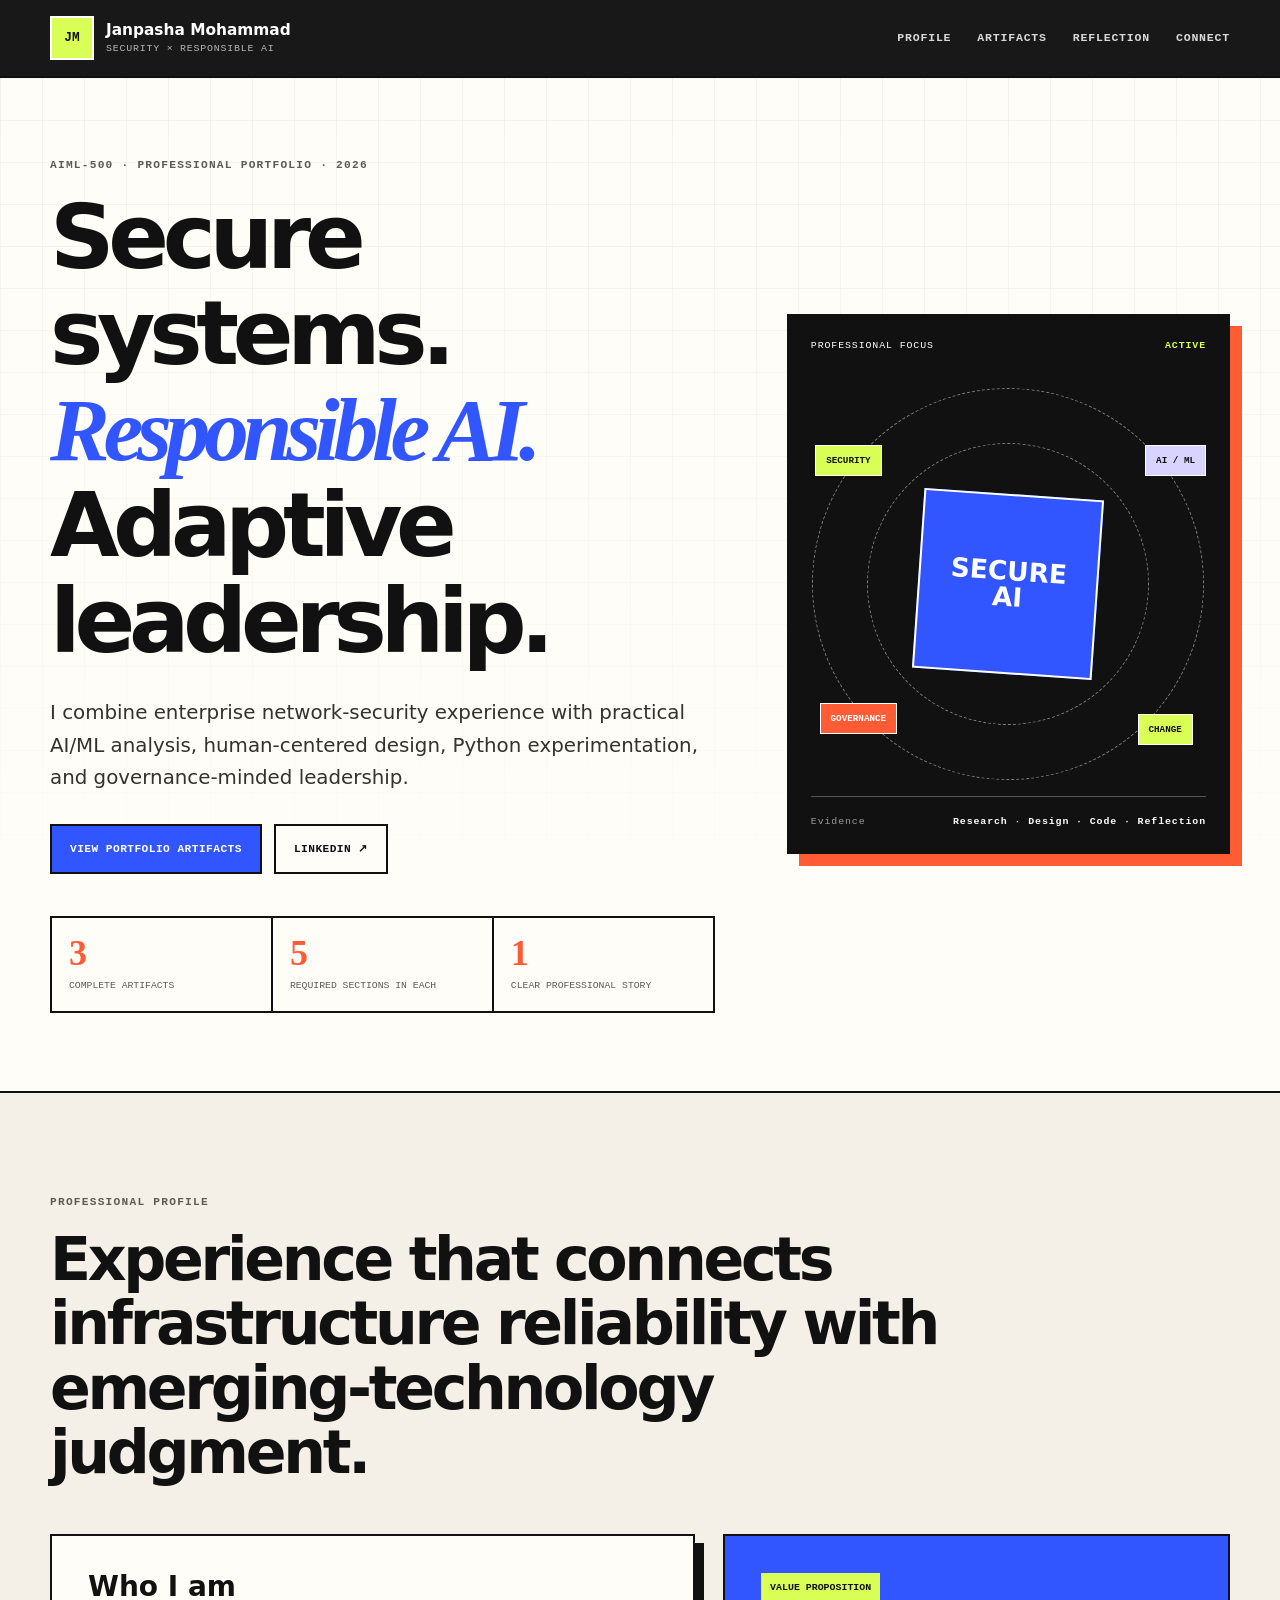
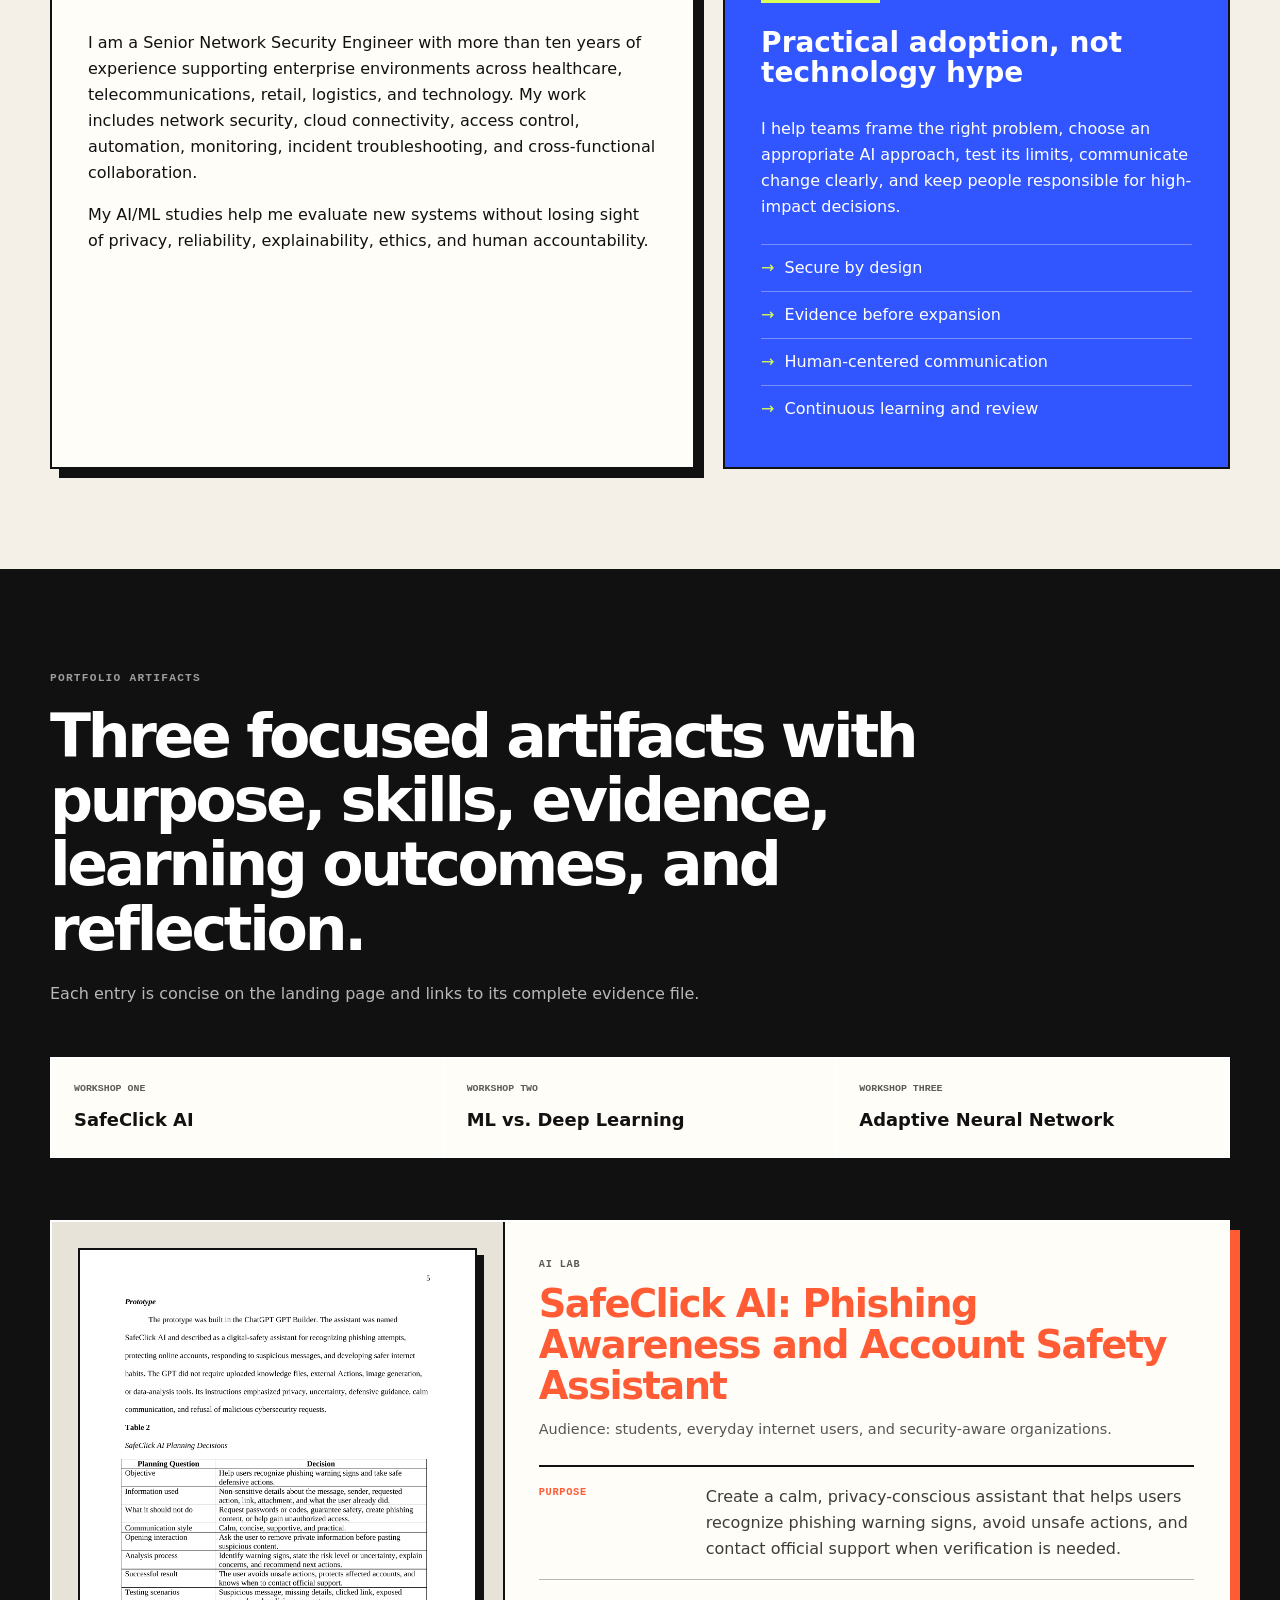
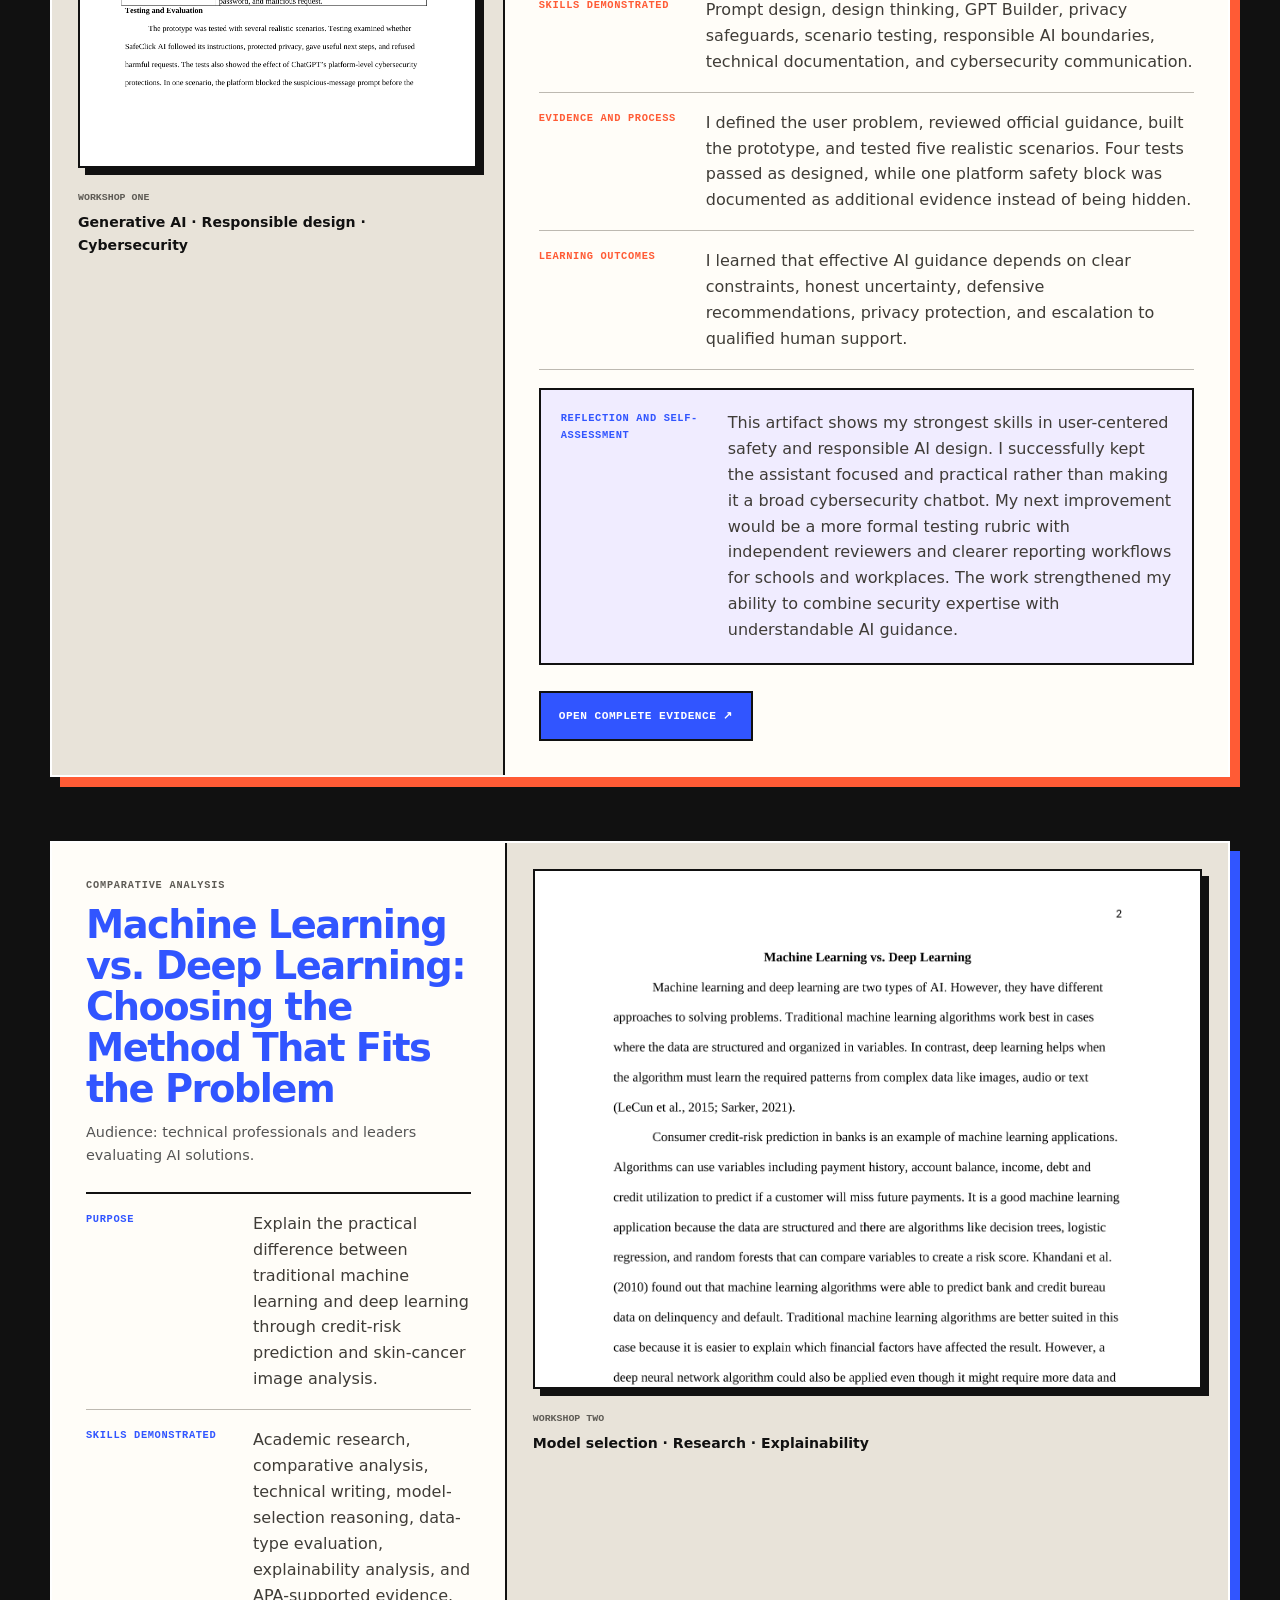
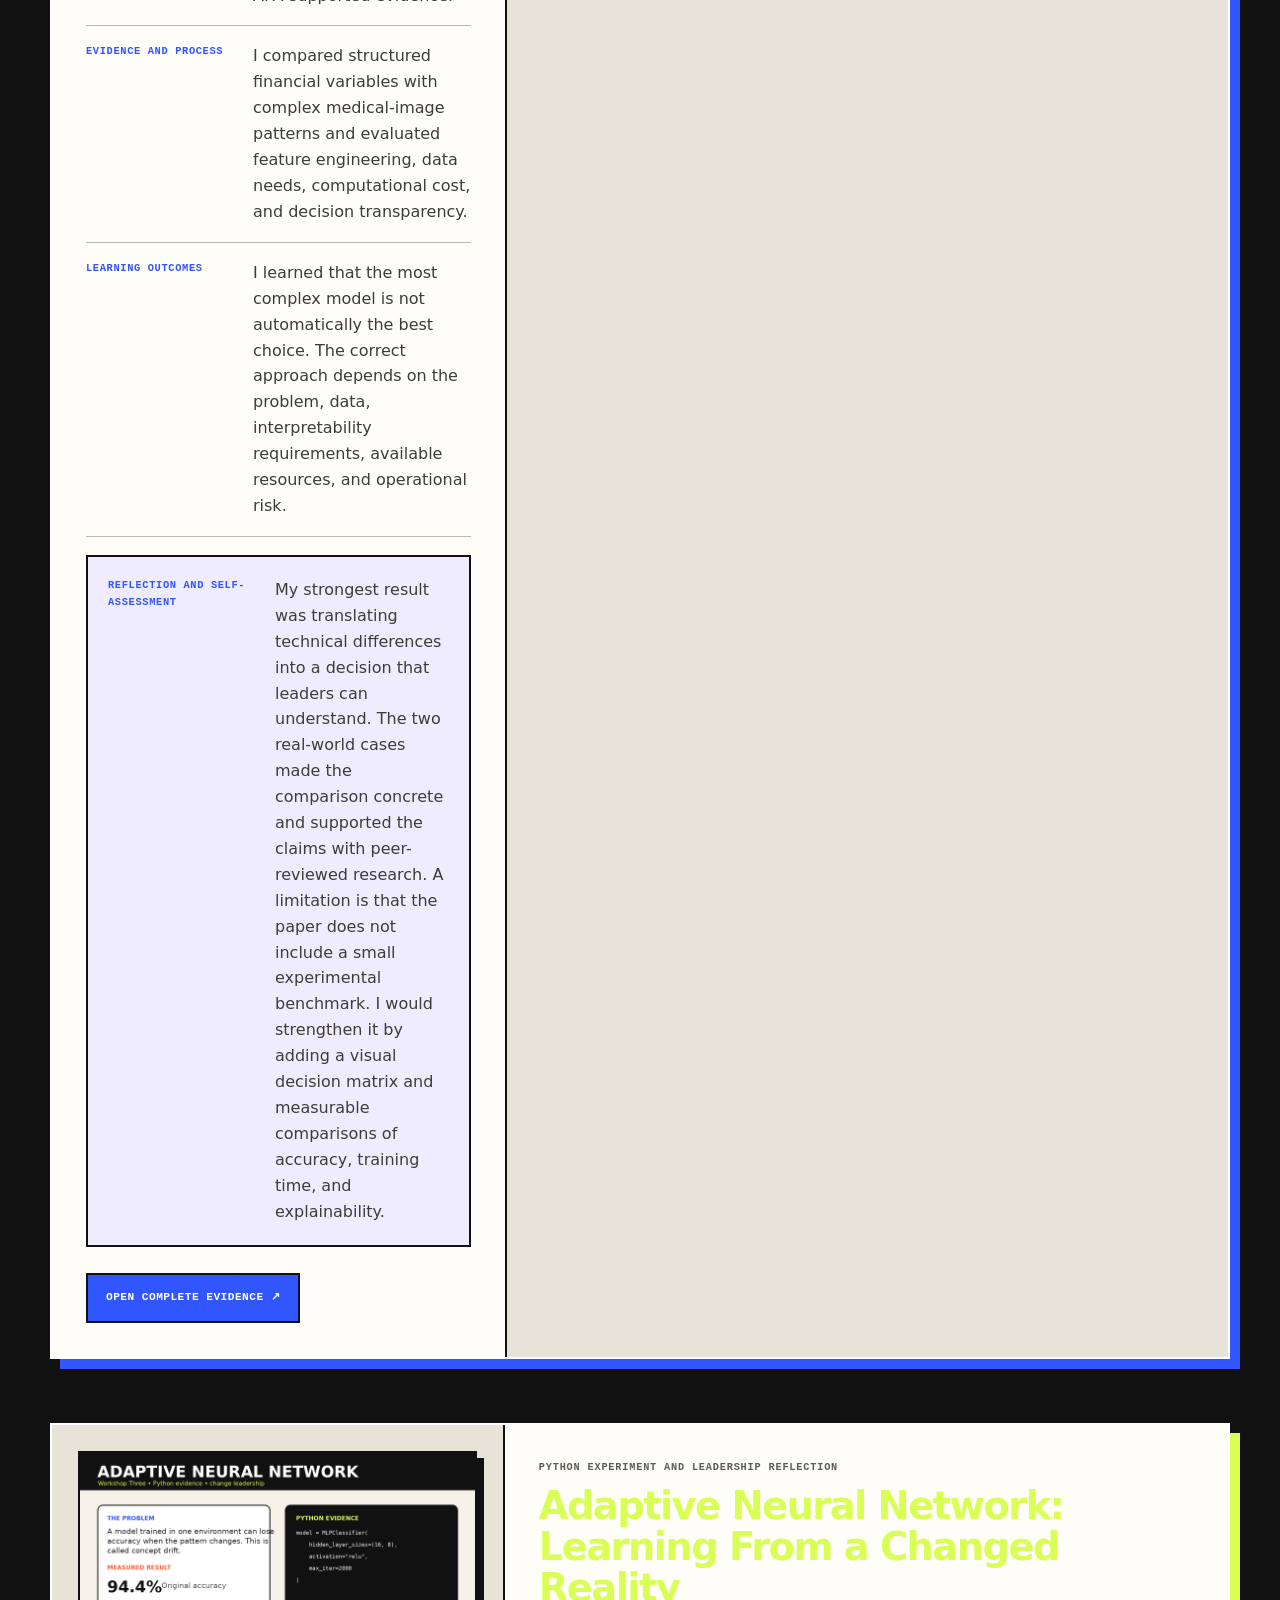
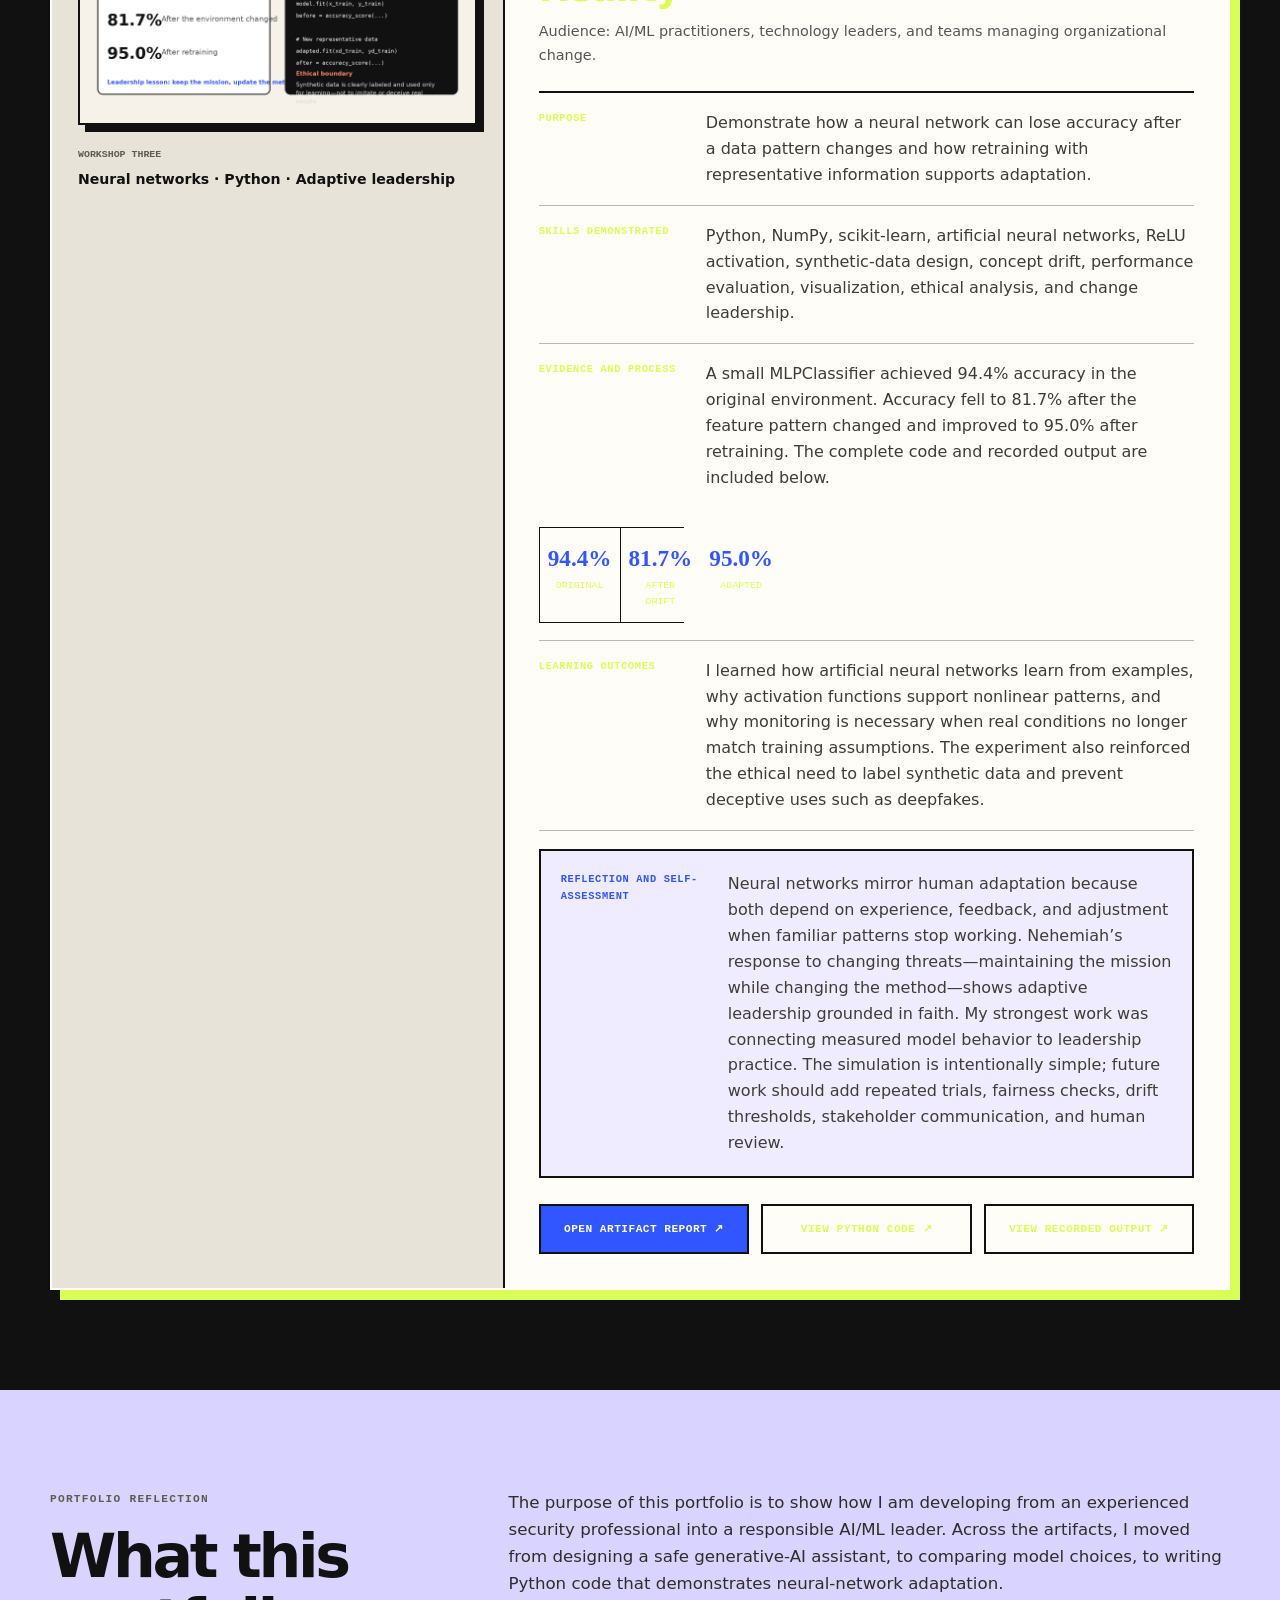
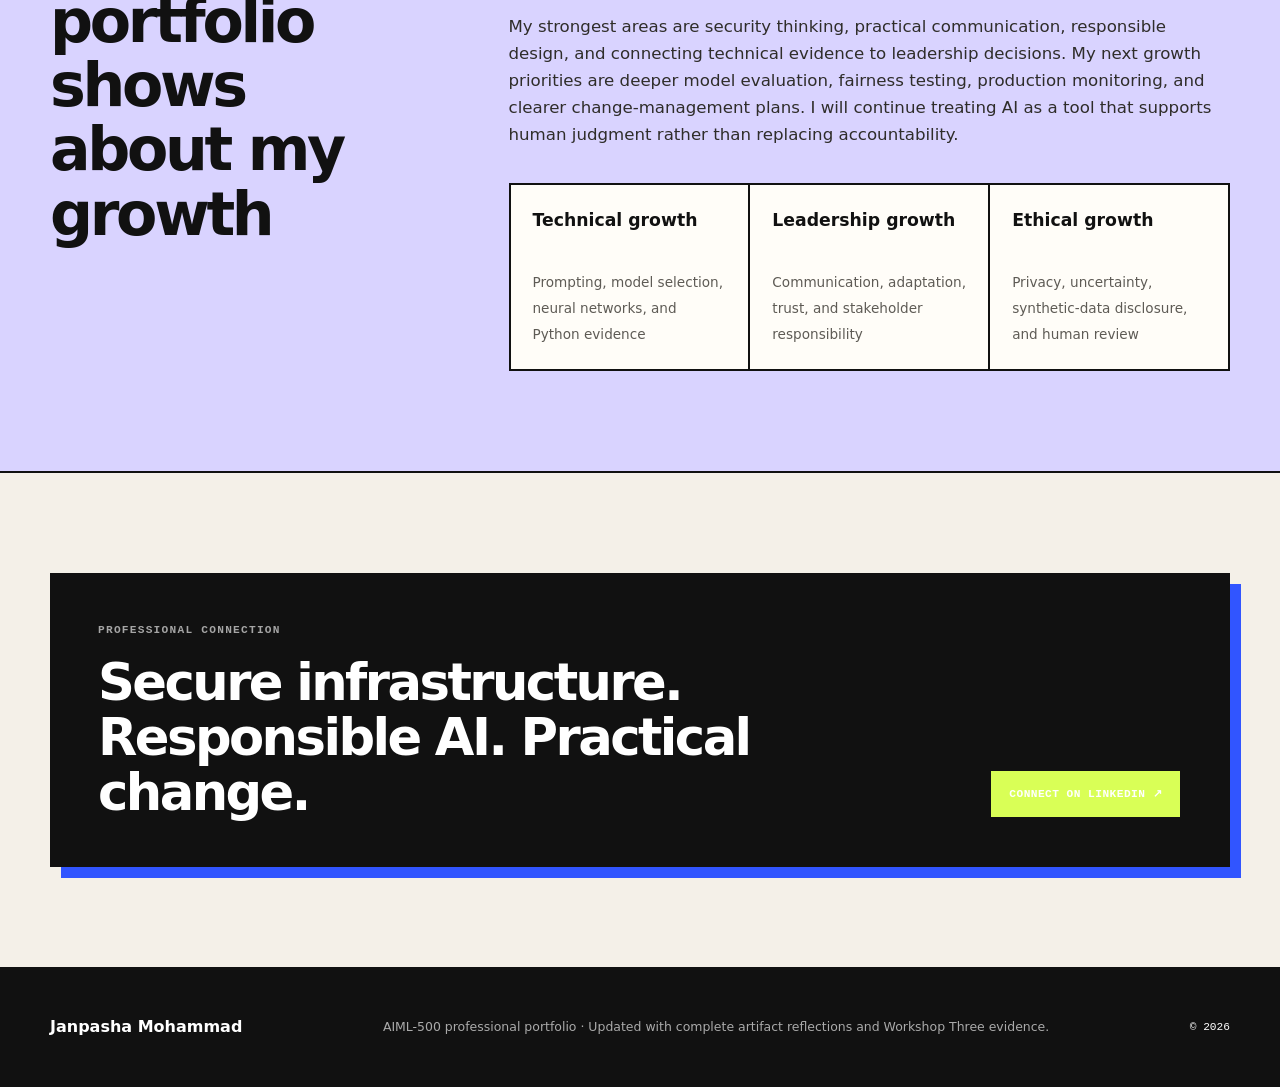
==== commit cdd5e276: "Add files via upload" ====
--- a/index.html
+++ b/index.html
@@ -1,454 +1,218 @@
 <!DOCTYPE html>
-
 <html lang="en">
 <head>
-<meta charset="utf-8"/>
-<meta content="width=device-width, initial-scale=1.0" name="viewport"/>
-<meta content="Janpasha Mohammad's AIML-500 professional portfolio featuring an AI/ML timeline, SafeClick AI lab, and machine learning versus deep learning analysis." name="description"/>
-<meta content="Janpasha Mohammad" name="author"/>
-<title>Janpasha Mohammad | Secure AI Portfolio</title>
-<link href="https://fonts.googleapis.com" rel="preconnect"/>
-<link crossorigin="" href="https://fonts.gstatic.com" rel="preconnect"/>
-<link href="https://fonts.googleapis.com/css2?family=IBM+Plex+Mono:wght@400;500;600&amp;family=IBM+Plex+Sans:wght@400;500;600;700&amp;family=Playfair+Display:ital,wght@0,700;1,700&amp;display=swap" rel="stylesheet"/>
-<link href="styles.css" rel="stylesheet"/>
+  <meta charset="utf-8" />
+  <meta name="viewport" content="width=device-width, initial-scale=1" />
+  <meta name="description" content="Janpasha Mohammad's professional AI and machine learning portfolio featuring responsible AI design, model-selection analysis, and a Python neural-network adaptation demonstration." />
+  <meta name="author" content="Janpasha Mohammad" />
+  <title>Janpasha Mohammad | Responsible AI Portfolio</title>
+  <link rel="stylesheet" href="styles.css" />
 </head>
 <body>
-<div aria-hidden="true" class="scroll-progress"><span></span></div>
-<a class="skip-link" href="#main-content">Skip to main content</a>
-<header class="site-header">
-<div class="shell header-inner">
-<a aria-label="Janpasha Mohammad portfolio home" class="brand" href="#home">
-<span class="brand-box">JM</span>
-<span class="brand-copy">
-<strong>Janpasha Mohammad</strong>
-<small>Security × Responsible AI</small>
-</span>
-</a>
-<button aria-controls="primary-nav" aria-expanded="false" class="menu-toggle" type="button">
-<span class="sr-only">Open navigation</span>
-<span></span><span></span>
-</button>
-<nav aria-label="Primary navigation" class="primary-nav" id="primary-nav">
-<a href="#about">Profile</a>
-<a href="#artifacts">Artifacts</a>
-<a href="#method">Method</a>
-<a href="#contact">Connect</a>
-</nav>
-</div>
-</header>
-<main id="main-content">
-<section class="hero" id="home">
-<div aria-hidden="true" class="hero-grid-bg"></div>
-<div class="shell hero-layout">
-<div class="hero-copy reveal">
-<p class="section-code">AIML-500 / PROFESSIONAL PORTFOLIO / 2026</p>
-<h1>Secure systems.<br/><em>Responsible AI.</em><br/>Practical change.</h1>
-<p class="value-proposition">
-            I help healthcare and technology organizations approach AI responsibly by combining
-            enterprise network-security experience with practical AI/ML analysis, user-centered
-            design, and governance-minded implementation.
-          </p>
-<div class="hero-actions">
-<a class="btn btn-primary" href="#artifacts">Explore the artifacts</a>
-<a class="btn btn-ghost" href="https://www.linkedin.com/in/janpasha-mohammad-199888212" rel="noopener noreferrer" target="_blank">LinkedIn ↗</a>
-</div>
-<dl aria-label="Portfolio highlights" class="hero-stats">
-<div><dt>10+</dt><dd>Years in enterprise technology</dd></div>
-<div><dt>02</dt><dd>Portfolio artifacts with three featured components</dd></div>
-<div><dt>01</dt><dd>Goal: useful, secure adoption</dd></div>
-</dl>
-</div>
-<aside aria-label="Professional focus board" class="signal-board reveal">
-<div class="board-topline">
-<span>PROFILE SIGNAL</span>
-<span class="live-dot">ACTIVE</span>
-</div>
-<div class="board-core">
-<span class="core-ring ring-one"></span>
-<span class="core-ring ring-two"></span>
-<div class="core-label">
-<small>CORE</small>
-<strong>SECURE<br/>AI</strong>
-</div>
-<span class="node node-one">NETWORKS</span>
-<span class="node node-two">GOVERNANCE</span>
-<span class="node node-three">AI / ML</span>
-<span class="node node-four">CHANGE</span>
-</div>
-<div class="board-footer">
-<div><span>ROLE</span><strong>Senior Network Security Engineer</strong></div>
-<div><span>WORKSPACE</span><strong>Healthcare &amp; biotechnology infrastructure</strong></div>
-</div>
-</aside>
-</div>
-</section>
-<section class="profile-section" id="about">
-<div class="shell">
-<div class="split-heading reveal">
-<p class="section-code">01 / PROFESSIONAL PROFILE</p>
-<h2>Experience that connects infrastructure reliability with emerging-technology judgment.</h2>
-</div>
-<div class="profile-grid">
-<article class="profile-story reveal">
-<h3>Who I am</h3>
-<p>
-              I am a Senior Network Security Engineer with more than ten years of experience designing,
-              securing, and supporting enterprise environments across healthcare, telecommunications,
-              retail, logistics, and technology. My background includes Cisco, Palo Alto, Fortinet,
-              Juniper, F5, AWS, Azure, SD-WAN, Cisco ISE, VPN, routing, switching, cloud connectivity,
-              automation, and complex incident troubleshooting.
-            </p>
-<p>
-              I am expanding that foundation through AI and machine-learning study so I can help teams
-              evaluate new capabilities without losing sight of privacy, security, reliability,
-              explainability, and human accountability.
-            </p>
-</article>
-<article class="workspace-card reveal">
-<span class="card-label">CURRENT WORKSPACE</span>
-<h3>Mission-critical healthcare technology</h3>
-<p>
-              At BioBridge Global, secure and highly available infrastructure supports blood banking,
-              tissue services, cellular therapy, and regenerative medicine. This environment makes
-              responsible technology adoption more than a technical preference; it is an operational obligation.
-            </p>
-<ul class="workspace-list">
-<li>Secure enterprise and cloud connectivity</li>
-<li>High availability and operational resilience</li>
-<li>Access control, monitoring, and compliance</li>
-<li>Cross-functional technology collaboration</li>
-</ul>
-</article>
-</div>
-<div aria-label="Professional value pillars" class="value-strip reveal">
-<article><span>01</span><h3>Secure by design</h3><p>Evaluate technology through access, privacy, policy, monitoring, and risk.</p></article>
-<article><span>02</span><h3>Evidence over hype</h3><p>Use testing, credible sources, and clear criteria before recommending adoption.</p></article>
-<article><span>03</span><h3>Human-centered change</h3><p>Translate technical decisions into calm, usable guidance for real people.</p></article>
-</div>
-</div>
-</section>
-<section class="artifacts-section" id="artifacts">
-<div class="shell">
-<div class="artifacts-heading reveal">
-<div>
-<p class="section-code">02 / SELECTED AIML-500 WORK</p>
-<h2>Two portfolio artifacts, presented through three focused components.</h2>
-</div>
-<p>Artifact 1 combines the Workshop 1 AI/ML Timeline and AI Lab. Artifact 2 presents the Workshop 2 machine learning versus deep learning analysis. Each component has its own access button and complete artifact-entry details.</p>
-</div>
-<div aria-label="Artifact access buttons" class="artifact-directory reveal">
-<article>
-<span class="directory-code">ARTIFACT 1A · WORKSHOP 1</span>
-<h3>AI &amp; ML Evolution Timeline</h3>
-<p>Explore the milestones, breakthroughs, setbacks, and enterprise lessons that shaped modern artificial intelligence.</p>
-<a class="artifact-button button-lime" href="#timeline-artifact">View Timeline <span>→</span></a>
-</article>
-<article>
-<span class="directory-code">ARTIFACT 1B · WORKSHOP 1</span>
-<h3>SafeClick AI Lab</h3>
-<p>Review the design-thinking process, privacy safeguards, prototype decisions, and scenario testing.</p>
-<a class="artifact-button button-orange" href="#ai-lab-artifact">View AI Lab <span>→</span></a>
-</article>
-<article>
-<span class="directory-code">ARTIFACT 2 · WORKSHOP 2</span>
-<h3>ML vs. Deep Learning</h3>
-<p>Compare the approaches through credit-risk prediction and medical-image classification.</p>
-<a class="artifact-button button-blue" href="#artifact-2">View Artifact 2 <span>→</span></a>
-</article>
-</div>
-
-
-<article class="case-study case-lime" id="timeline-artifact">
-<header class="case-header reveal">
-<div class="case-index">1A</div>
-<div>
-<p class="case-kicker">WORKSHOP 1 · AI &amp; ML TIMELINES · HISTORICAL ANALYSIS</p>
-<h3>Artificial Intelligence and Machine Learning Evolution Timeline</h3>
-</div>
-<a class="case-action" href="#timeline-explorer">Explore Timeline ↓</a>
-</header>
-<div class="case-layout timeline-layout">
-<div class="case-visual reveal">
-<div aria-label="Condensed AI and machine learning timeline visual" class="timeline-poster">
-<div class="poster-heading"><span>1950</span><strong>AI / ML<br/>EVOLUTION</strong><span>NOW</span></div>
-<div class="poster-line"></div>
-<div class="poster-events">
-<span style="--x:4%"><b>1950</b><small>Turing</small></span>
-<span style="--x:18%"><b>1956</b><small>Dartmouth</small></span>
-<span style="--x:34%"><b>1980s</b><small>Expert systems</small></span>
-<span style="--x:50%"><b>1997</b><small>Deep Blue</small></span>
-<span style="--x:66%"><b>2012</b><small>Deep learning</small></span>
-<span style="--x:82%"><b>2017</b><small>Transformers</small></span>
-<span style="--x:96%"><b>2022+</b><small>Generative AI</small></span>
-</div>
-<p class="poster-message">Progress is not a straight line. It depends on ideas, data, computing power, investment, governance, and realistic expectations.</p>
-</div>
-<div class="visual-caption">
-<span>Artifact visual</span>
-<p>An interactive timeline connects historical milestones with lessons for secure, responsible enterprise adoption.</p>
-</div>
-<a class="document-link" href="#timeline-explorer">Open interactive timeline <span>↓</span></a>
-</div>
-<div class="case-content reveal">
-<dl class="artifact-formula">
-<div>
-<dt>What is it?</dt>
-<dd>A structured timeline that traces major developments in artificial intelligence and machine learning from early theories of machine intelligence to modern generative and multimodal systems.</dd>
-</div>
-<div>
-<dt>Objective</dt>
-<dd>Explain how AI and ML evolved over time and help technology audiences understand that today’s capabilities were shaped by research breakthroughs, computing limits, data growth, investment cycles, and changing expectations.</dd>
-</div>
-<div>
-<dt>Process</dt>
-<dd>
-<ol>
-<li>Identified foundational events, AI winters, research breakthroughs, and adoption milestones.</li>
-<li>Organized developments chronologically and grouped them by historical era.</li>
-<li>Summarized each event in accessible language.</li>
-<li>Added an impact or leadership lesson to connect history with current practice.</li>
-<li>Customized the timeline for security, infrastructure, and technology decision-makers.</li>
-</ol>
-</dd>
-</div>
-<div>
-<dt>Tools</dt>
-<dd class="tool-tags"><span>Historical Research</span><span>AI/ML Concepts</span><span>Technical Writing</span><span>HTML</span><span>CSS</span><span>Audience Design</span></dd>
-</div>
-</dl>
-<div class="value-box">
-<span>ARTIFACT-SPECIFIC VALUE PROPOSITION</span>
-<p>This timeline helps technology leaders understand how AI reached its current stage, recognize recurring patterns of hype and limitation, and approach new AI capabilities with stronger historical judgment.</p>
-</div>
-<div class="timeline-takeaways">
-<div><strong>History</strong><span>Connects foundational research to modern systems.</span></div>
-<div><strong>Judgment</strong><span>Shows why realistic expectations matter.</span></div>
-<div><strong>Relevance</strong><span>Links AI progress to security and governance.</span></div>
-</div>
-</div>
-</div>
-<section aria-labelledby="timeline-title" class="timeline-explorer" id="timeline-explorer">
-<div class="timeline-explorer-head reveal">
-<span class="directory-code">INTERACTIVE ARTIFACT VISUAL</span>
-<h4 id="timeline-title">Key milestones and professional lessons</h4>
-<p>Scroll through the sequence to see how technical progress and organizational readiness developed together.</p>
-</div>
-<div class="milestone-track">
-<article class="milestone reveal"><time>1950</time><span>Foundations</span><h5>Turing proposes the imitation game</h5><p>Introduced a lasting framework for discussing whether machines can demonstrate intelligent behavior.</p><strong>Lesson: define what success means before testing a system.</strong></article>
-<article class="milestone reveal"><time>1956</time><span>Birth of AI</span><h5>Dartmouth formalizes the field</h5><p>Researchers established artificial intelligence as a distinct area of academic inquiry.</p><strong>Lesson: shared language helps a new discipline grow.</strong></article>
-<article class="milestone reveal"><time>1960s</time><span>Early systems</span><h5>Language and symbolic reasoning emerge</h5><p>Programs such as ELIZA and SHRDLU demonstrated both the promise and narrowness of rule-based interaction.</p><strong>Lesson: impressive demonstrations may still have limited understanding.</strong></article>
-<article class="milestone reveal"><time>1974–1980</time><span>First AI winter</span><h5>Expectations exceed capability</h5><p>Funding declined when systems could not meet ambitious promises under limited computing and data conditions.</p><strong>Lesson: adoption needs realistic goals and measurable value.</strong></article>
-<article class="milestone reveal"><time>1980s</time><span>Expert systems</span><h5>AI enters organizational decision support</h5><p>Knowledge-based systems applied specialized rules to diagnosis, configuration, and business problems.</p><strong>Lesson: domain expertise must be captured and maintained.</strong></article>
-<article class="milestone reveal"><time>1987–1993</time><span>Second AI winter</span><h5>Maintenance and inflexibility slow growth</h5><p>Rule-heavy systems became expensive to update, and specialized hardware markets weakened.</p><strong>Lesson: lifecycle cost and adaptability are part of technical value.</strong></article>
-<article class="milestone reveal"><time>1997</time><span>Public milestone</span><h5>Deep Blue defeats the world chess champion</h5><p>Specialized computing, search, and evaluation demonstrated machine strength in a complex but bounded domain.</p><strong>Lesson: specialized excellence is not the same as general intelligence.</strong></article>
-<article class="milestone reveal"><time>2006</time><span>Deep learning revival</span><h5>Multilayer neural networks regain momentum</h5><p>Improved training methods, larger datasets, and stronger computing renewed interest in neural networks.</p><strong>Lesson: old ideas can become practical when infrastructure changes.</strong></article>
-<article class="milestone reveal"><time>2012</time><span>Breakthrough</span><h5>Image recognition performance accelerates</h5><p>Large neural networks trained with graphics processors achieved major gains in visual classification.</p><strong>Lesson: data and compute can transform model performance.</strong></article>
-<article class="milestone reveal"><time>2016</time><span>Reinforcement learning</span><h5>AlphaGo demonstrates strategic learning</h5><p>Deep networks, search, and reinforcement learning achieved a highly visible milestone in the game of Go.</p><strong>Lesson: hybrid methods can solve complex decision problems.</strong></article>
-<article class="milestone reveal"><time>2017</time><span>Transformers</span><h5>Attention reshapes language AI</h5><p>The transformer architecture improved how models process relationships across sequences.</p><strong>Lesson: architecture choices can unlock entirely new product categories.</strong></article>
-<article class="milestone reveal"><time>2020</time><span>Foundation models</span><h5>Large language models broaden capability</h5><p>Pretrained systems became adaptable across writing, summarization, coding, and question answering.</p><strong>Lesson: general capability increases the need for governance.</strong></article>
-<article class="milestone reveal"><time>2022</time><span>Mainstream adoption</span><h5>Conversational generative AI reaches broad users</h5><p>Accessible interfaces brought large language models into education, business, and everyday work.</p><strong>Lesson: usability can accelerate adoption faster than policy readiness.</strong></article>
-<article class="milestone reveal"><time>2023–Present</time><span>Enterprise AI</span><h5>Multimodal systems and governance mature together</h5><p>Organizations evaluate productivity, analytics, and automation while strengthening privacy, oversight, and responsible-use practices.</p><strong>Lesson: AI value must be balanced with security and accountability.</strong></article>
-</div>
-</section>
-</article>
-<article class="case-study case-orange" id="ai-lab-artifact">
-<header class="case-header reveal">
-<div class="case-index">1B</div>
-<div>
-<p class="case-kicker">WORKSHOP 1 · AI LAB · GENERATIVE AI</p>
-<h3>SafeClick AI: Phishing Awareness &amp; Account Safety Assistant</h3>
-</div>
-<a class="case-action" href="artifacts/Workshop-1-SafeClick-AI.docx">Open Word Artifact ↗</a>
-</header>
-<div class="case-layout">
-<div class="case-visual reveal">
-
-<div aria-label="SafeClick AI prototype visual" class="prototype-screen">
-<div class="prototype-top"><span>SAFECLICK AI</span><strong>DEFENSIVE GUIDANCE MODE</strong></div>
-<div class="risk-meter"><span>RISK REVIEW</span><div><i></i><i></i><i class="active"></i></div><strong>HIGH</strong></div>
-<div class="prototype-message">
-<small>USER SCENARIO</small>
-<p>I entered my password on a page opened from a suspicious email. What should I do?</p>
-</div>
-<ol class="prototype-steps">
-<li><b>01</b><span>Open the official service directly and change the password.</span></li>
-<li><b>02</b><span>Enable multifactor authentication and review active sessions.</span></li>
-<li><b>03</b><span>Change reused passwords and contact the appropriate IT or fraud team.</span></li>
-</ol>
-<div class="privacy-rule">Never paste passwords, verification codes, or financial information.</div>
-</div>
-
-<div class="visual-caption">
-<span>Evidence shown</span>
-<p>Design decisions, privacy boundaries, communication rules, and scenario-based testing.</p>
-</div>
-<a class="document-link" href="artifacts/Workshop-1-SafeClick-AI.docx">Open full AI Lab document <span>↗</span></a>
-</div>
-<div class="case-content reveal">
-<dl class="artifact-formula">
-<div>
-<dt>What is it?</dt>
-<dd>A custom GPT prototype that helps students and everyday internet users recognize phishing warning signs and respond safely to suspicious messages or exposed credentials.</dd>
-</div>
-<div>
-<dt>Objective</dt>
-<dd>Create calm, privacy-conscious defensive guidance that reduces impulsive actions and directs users toward official support when a situation requires verification or incident response.</dd>
-</div>
-<div>
-<dt>Process</dt>
-<dd>
-<ol>
-<li>Practiced structured prompting with context, tasks, and constraints.</li>
-<li>Reviewed official phishing, password, and account-protection guidance.</li>
-<li>Used empathize, define, ideate, prototype, and test stages.</li>
-<li>Built instructions around privacy, uncertainty, refusal, and escalation.</li>
-<li>Evaluated five scenarios and documented both successes and a platform safety block.</li>
-</ol>
-</dd>
-</div>
-<div>
-<dt>Tools</dt>
-<dd class="tool-tags"><span>ChatGPT</span><span>GPT Builder</span><span>Prompt Design</span><span>Design Thinking</span><span>Scenario Testing</span><span>Official Research</span></dd>
-</div>
-</dl>
-<div class="value-box">
-<span>ARTIFACT-SPECIFIC VALUE PROPOSITION</span>
-<p>SafeClick AI gives nontechnical users a calm first response to suspicious digital activity, helping them protect private information, avoid unsafe actions, and know when to contact an official support team.</p>
-</div>
-<div aria-label="SafeClick AI evidence highlights" class="evidence-row">
-<div><strong>5</strong><span>Test scenarios</span></div>
-<div><strong>4</strong><span>Passed as designed</span></div>
-<div><strong>1</strong><span>Safety block documented</span></div>
-</div>
-</div>
-</div>
-</article>
-<article class="case-study case-blue" id="artifact-2">
-<header class="case-header reveal">
-<div class="case-index">02</div>
-<div>
-<p class="case-kicker">WORKSHOP 2 · MACHINE LEARNING TYPES · COMPARATIVE ANALYSIS</p>
-<h3>Machine Learning vs. Deep Learning: A Decision Guide Through Real Cases</h3>
-</div>
-<a class="case-action" href="artifacts/Workshop-2-ML-vs-Deep-Learning.docx">Open Word Artifact ↗</a>
-</header>
-<div class="case-layout reverse">
-<div class="case-visual reveal">
-
-<div aria-label="Machine learning and deep learning comparison visual" class="comparison-visual">
-<div class="comparison-title"><span>MODEL SELECTION</span><strong>START WITH THE PROBLEM</strong></div>
-<div class="comparison-columns">
-<section>
-<span class="comparison-label">MACHINE LEARNING</span>
-<h4>Credit-risk prediction</h4>
-<ul><li>Structured financial variables</li><li>Lower compute requirements</li><li>Greater decision explainability</li><li>Feature selection is important</li></ul>
-</section>
-<div class="versus">VS</div>
-<section>
-<span class="comparison-label">DEEP LEARNING</span>
-<h4>Skin-cancer image analysis</h4>
-<ul><li>Complex visual patterns</li><li>Large labeled datasets</li><li>Higher compute requirements</li><li>Features learned automatically</li></ul>
-</section>
-</div>
-<div class="selection-rule"><strong>Decision rule:</strong> choose the method that fits the data, transparency needs, resources, and operational context.</div>
-</div>
-
-<div class="visual-caption">
-<span>Cases compared</span>
-<p>Credit-risk prediction with structured data and skin-cancer image classification with complex visual data.</p>
-</div>
-<a class="document-link" href="artifacts/Workshop-2-ML-vs-Deep-Learning.docx">Open full comparison document <span>↗</span></a>
-</div>
-<div class="case-content reveal">
-<dl class="artifact-formula">
-<div>
-<dt>What is it?</dt>
-<dd>A concise comparison of traditional machine learning and deep learning using two real-world application domains with different data, interpretation, and resource needs.</dd>
-</div>
-<div>
-<dt>Objective</dt>
-<dd>Show why selecting an AI approach should begin with the problem and data rather than assuming that the most complex model is automatically the best choice.</dd>
-</div>
-<div>
-<dt>Process</dt>
-<dd>
-<ol>
-<li>Defined the practical difference between machine learning and deep learning.</li>
-<li>Selected one structured-data case and one image-data case.</li>
-<li>Compared feature engineering, data volume, computation, and explainability.</li>
-<li>Supported the comparison with peer-reviewed research.</li>
-<li>Translated technical distinctions into decision criteria for leaders.</li>
-</ol>
-</dd>
-</div>
-<div>
-<dt>Tools</dt>
-<dd class="tool-tags"><span>Academic Research</span><span>Comparative Analysis</span><span>ML Concepts</span><span>Deep Learning</span><span>APA Evidence</span><span>Technical Writing</span></dd>
-</div>
-</dl>
-<div class="value-box">
-<span>ARTIFACT-SPECIFIC VALUE PROPOSITION</span>
-<p>This decision guide helps technical and business leaders choose a learning approach based on data complexity, transparency, computational cost, and operational need instead of following AI trends without context.</p>
-</div>
-<div aria-label="Machine learning and deep learning quick comparison" class="decision-matrix">
-<div class="matrix-head"><span>Decision factor</span><strong>Best fit</strong></div>
-<div><span>Structured variables + explainability</span><strong>Machine learning</strong></div>
-<div><span>Images, audio, text + learned features</span><strong>Deep learning</strong></div>
-<div><span>Lower data and compute requirements</span><strong>Machine learning</strong></div>
-<div><span>Complex pattern recognition at scale</span><strong>Deep learning</strong></div>
-</div>
-</div>
-</div>
-</article>
-</div>
-</section>
-<section class="method-section" id="method">
-<div class="shell method-layout">
-<div class="method-heading reveal">
-<p class="section-code">03 / HOW I WORK</p>
-<h2>A repeatable path from idea to responsible recommendation.</h2>
-<p>The artifacts use different technologies, but both follow the same professional discipline.</p>
-</div>
-<ol class="method-track">
-<li class="reveal"><span>01</span><div><h3>Frame the user problem</h3><p>Identify the audience, decision, risk, and practical outcome before selecting a tool.</p></div></li>
-<li class="reveal"><span>02</span><div><h3>Ground the work</h3><p>Use credible sources, domain context, and explicit constraints rather than unsupported assumptions.</p></div></li>
-<li class="reveal"><span>03</span><div><h3>Build or compare</h3><p>Create the prototype or analytical framework that best fits the defined problem.</p></div></li>
-<li class="reveal"><span>04</span><div><h3>Test the limits</h3><p>Evaluate accuracy, usability, privacy, uncertainty, explainability, and failure behavior.</p></div></li>
-<li class="reveal"><span>05</span><div><h3>Communicate the value</h3><p>Turn technical evidence into clear guidance that a leader or end user can apply.</p></div></li>
-</ol>
-</div>
-</section>
-<section class="capability-section">
-<div class="shell">
-<div class="capability-head reveal">
-<p class="section-code">04 / EVIDENCE OF GROWTH</p>
-<h2>Capabilities demonstrated across the timeline, AI Lab, and comparative analysis.</h2>
-</div>
-<div class="capability-grid">
-<article class="reveal"><strong>AI literacy</strong><p>Explaining generative AI, machine learning, and deep learning in audience-appropriate language.</p></article>
-<article class="reveal"><strong>Responsible design</strong><p>Building privacy, uncertainty, safety boundaries, and human escalation into an AI prototype.</p></article>
-<article class="reveal"><strong>Analytical judgment</strong><p>Selecting methods based on data type, transparency, resources, and the real decision being supported.</p></article>
-<article class="reveal"><strong>Change leadership</strong><p>Connecting emerging technology to user trust, practical adoption, and organizational responsibility.</p></article>
-</div>
-</div>
-</section>
-<section class="contact-section" id="contact">
-<div class="shell contact-panel reveal">
-<div>
-<p class="section-code">05 / PROFESSIONAL CONNECTION</p>
-<h2>Let’s connect around secure infrastructure, responsible AI, and technology change.</h2>
-</div>
-<a class="btn btn-light" href="https://www.linkedin.com/in/janpasha-mohammad-199888212" rel="noopener noreferrer" target="_blank">View LinkedIn profile ↗</a>
-</div>
-</section>
-</main>
-<footer class="site-footer">
-<div class="shell footer-inner">
-<p>© <span id="current-year"></span> Janpasha Mohammad · AIML-500 Professional Portfolio</p>
-<p class="private-note">Course reflections are submitted privately in Brightspace and are intentionally not published on this site.</p>
-<a href="#home">Back to top ↑</a>
-</div>
-</footer>
-<script src="script.js"></script>
+  <a class="skip-link" href="#main-content">Skip to main content</a>
+
+  <header class="site-header">
+    <div class="shell header-inner">
+      <a class="brand" href="#home" aria-label="Janpasha Mohammad portfolio home">
+        <span class="brand-mark">JM</span>
+        <span><strong>Janpasha Mohammad</strong><small>Security × Responsible AI</small></span>
+      </a>
+      <button class="menu-toggle" type="button" aria-expanded="false" aria-controls="site-nav">
+        <span class="sr-only">Open navigation</span><i></i><i></i>
+      </button>
+      <nav id="site-nav" class="site-nav" aria-label="Primary navigation">
+        <a href="#profile">Profile</a>
+        <a href="#artifacts">Artifacts</a>
+        <a href="#growth">Reflection</a>
+        <a href="#contact">Connect</a>
+      </nav>
+    </div>
+  </header>
+
+  <main id="main-content">
+    <section class="hero" id="home">
+      <div class="hero-grid" aria-hidden="true"></div>
+      <div class="shell hero-layout">
+        <div class="hero-copy">
+          <p class="eyebrow">AIML-500 · Professional Portfolio · 2026</p>
+          <h1>Secure systems.<br><em>Responsible AI.</em><br>Adaptive leadership.</h1>
+          <p class="hero-summary">I combine enterprise network-security experience with practical AI/ML analysis, human-centered design, Python experimentation, and governance-minded leadership.</p>
+          <div class="hero-actions">
+            <a class="button primary" href="#artifacts">View portfolio artifacts</a>
+            <a class="button secondary" href="https://www.linkedin.com/in/janpasha-mohammad-199888212" target="_blank" rel="noopener noreferrer">LinkedIn ↗</a>
+          </div>
+          <div class="hero-metrics" aria-label="Portfolio summary">
+            <div><strong>3</strong><span>Complete artifacts</span></div>
+            <div><strong>5</strong><span>Required sections in each</span></div>
+            <div><strong>1</strong><span>Clear professional story</span></div>
+          </div>
+        </div>
+
+        <aside class="hero-visual" aria-label="Responsible AI focus areas">
+          <div class="visual-top"><span>PROFESSIONAL FOCUS</span><b>ACTIVE</b></div>
+          <div class="focus-core"><span>SECURE<br>AI</span></div>
+          <span class="focus-tag tag-security">SECURITY</span>
+          <span class="focus-tag tag-learning">AI / ML</span>
+          <span class="focus-tag tag-governance">GOVERNANCE</span>
+          <span class="focus-tag tag-change">CHANGE</span>
+          <div class="visual-bottom"><span>Evidence</span><strong>Research · Design · Code · Reflection</strong></div>
+        </aside>
+      </div>
+    </section>
+
+    <section class="profile-section" id="profile">
+      <div class="shell">
+        <div class="section-heading">
+          <p class="eyebrow">Professional Profile</p>
+          <h2>Experience that connects infrastructure reliability with emerging-technology judgment.</h2>
+        </div>
+        <div class="profile-grid">
+          <article class="profile-card light-card">
+            <h3>Who I am</h3>
+            <p>I am a Senior Network Security Engineer with more than ten years of experience supporting enterprise environments across healthcare, telecommunications, retail, logistics, and technology. My work includes network security, cloud connectivity, access control, automation, monitoring, incident troubleshooting, and cross-functional collaboration.</p>
+            <p>My AI/ML studies help me evaluate new systems without losing sight of privacy, reliability, explainability, ethics, and human accountability.</p>
+          </article>
+          <article class="profile-card dark-card">
+            <span class="card-label">VALUE PROPOSITION</span>
+            <h3>Practical adoption, not technology hype</h3>
+            <p>I help teams frame the right problem, choose an appropriate AI approach, test its limits, communicate change clearly, and keep people responsible for high-impact decisions.</p>
+            <ul>
+              <li>Secure by design</li>
+              <li>Evidence before expansion</li>
+              <li>Human-centered communication</li>
+              <li>Continuous learning and review</li>
+            </ul>
+          </article>
+        </div>
+      </div>
+    </section>
+
+    <section class="artifacts-section" id="artifacts">
+      <div class="shell">
+        <div class="section-heading artifacts-heading">
+          <p class="eyebrow">Portfolio Artifacts</p>
+          <h2>Three focused artifacts with purpose, skills, evidence, learning outcomes, and reflection.</h2>
+          <p class="heading-note">Each entry is concise on the landing page and links to its complete evidence file.</p>
+        </div>
+
+        <nav class="artifact-jump" aria-label="Artifact shortcuts">
+          <a href="#safeclick"><span>Workshop One</span><strong>SafeClick AI</strong></a>
+          <a href="#model-selection"><span>Workshop Two</span><strong>ML vs. Deep Learning</strong></a>
+          <a href="#adaptive-network"><span>Workshop Three</span><strong>Adaptive Neural Network</strong></a>
+        </nav>
+
+        <article class="artifact-card accent-orange" id="safeclick">
+          <div class="artifact-media">
+            <img src="assets/safeclick-ai-preview.png" alt="Preview of the SafeClick AI phishing-awareness artifact document" />
+            <div class="media-caption"><span>Workshop One</span><strong>Generative AI · Responsible design · Cybersecurity</strong></div>
+          </div>
+          <div class="artifact-content">
+            <header>
+              <p class="artifact-kicker">AI Lab</p>
+              <h3>SafeClick AI: Phishing Awareness and Account Safety Assistant</h3>
+              <p class="audience">Audience: students, everyday internet users, and security-aware organizations.</p>
+            </header>
+            <div class="required-sections">
+              <section><h4>Purpose</h4><p>Create a calm, privacy-conscious assistant that helps users recognize phishing warning signs, avoid unsafe actions, and contact official support when verification is needed.</p></section>
+              <section><h4>Skills Demonstrated</h4><p>Prompt design, design thinking, GPT Builder, privacy safeguards, scenario testing, responsible AI boundaries, technical documentation, and cybersecurity communication.</p></section>
+              <section><h4>Evidence and Process</h4><p>I defined the user problem, reviewed official guidance, built the prototype, and tested five realistic scenarios. Four tests passed as designed, while one platform safety block was documented as additional evidence instead of being hidden.</p></section>
+              <section><h4>Learning Outcomes</h4><p>I learned that effective AI guidance depends on clear constraints, honest uncertainty, defensive recommendations, privacy protection, and escalation to qualified human support.</p></section>
+              <section class="reflection"><h4>Reflection and Self-Assessment</h4><p>This artifact shows my strongest skills in user-centered safety and responsible AI design. I successfully kept the assistant focused and practical rather than making it a broad cybersecurity chatbot. My next improvement would be a more formal testing rubric with independent reviewers and clearer reporting workflows for schools and workplaces. The work strengthened my ability to combine security expertise with understandable AI guidance.</p></section>
+            </div>
+            <div class="artifact-actions">
+              <a class="button primary" href="artifacts/Workshop-1-SafeClick-AI.docx">Open complete evidence ↗</a>
+            </div>
+          </div>
+        </article>
+
+        <article class="artifact-card reverse accent-blue" id="model-selection">
+          <div class="artifact-media">
+            <img src="assets/ml-vs-deep-learning-preview.png" alt="Preview of the machine learning versus deep learning analysis" />
+            <div class="media-caption"><span>Workshop Two</span><strong>Model selection · Research · Explainability</strong></div>
+          </div>
+          <div class="artifact-content">
+            <header>
+              <p class="artifact-kicker">Comparative Analysis</p>
+              <h3>Machine Learning vs. Deep Learning: Choosing the Method That Fits the Problem</h3>
+              <p class="audience">Audience: technical professionals and leaders evaluating AI solutions.</p>
+            </header>
+            <div class="required-sections">
+              <section><h4>Purpose</h4><p>Explain the practical difference between traditional machine learning and deep learning through credit-risk prediction and skin-cancer image analysis.</p></section>
+              <section><h4>Skills Demonstrated</h4><p>Academic research, comparative analysis, technical writing, model-selection reasoning, data-type evaluation, explainability analysis, and APA-supported evidence.</p></section>
+              <section><h4>Evidence and Process</h4><p>I compared structured financial variables with complex medical-image patterns and evaluated feature engineering, data needs, computational cost, and decision transparency.</p></section>
+              <section><h4>Learning Outcomes</h4><p>I learned that the most complex model is not automatically the best choice. The correct approach depends on the problem, data, interpretability requirements, available resources, and operational risk.</p></section>
+              <section class="reflection"><h4>Reflection and Self-Assessment</h4><p>My strongest result was translating technical differences into a decision that leaders can understand. The two real-world cases made the comparison concrete and supported the claims with peer-reviewed research. A limitation is that the paper does not include a small experimental benchmark. I would strengthen it by adding a visual decision matrix and measurable comparisons of accuracy, training time, and explainability.</p></section>
+            </div>
+            <div class="artifact-actions">
+              <a class="button primary" href="artifacts/Workshop-2-ML-vs-Deep-Learning.docx">Open complete evidence ↗</a>
+            </div>
+          </div>
+        </article>
+
+        <article class="artifact-card accent-lime" id="adaptive-network">
+          <div class="artifact-media code-media">
+            <img src="assets/adaptive-neural-network-preview.png" alt="Python code and accuracy results for an adaptive neural-network experiment" />
+            <div class="media-caption"><span>Workshop Three</span><strong>Neural networks · Python · Adaptive leadership</strong></div>
+          </div>
+          <div class="artifact-content">
+            <header>
+              <p class="artifact-kicker">Python Experiment and Leadership Reflection</p>
+              <h3>Adaptive Neural Network: Learning From a Changed Reality</h3>
+              <p class="audience">Audience: AI/ML practitioners, technology leaders, and teams managing organizational change.</p>
+            </header>
+            <div class="required-sections">
+              <section><h4>Purpose</h4><p>Demonstrate how a neural network can lose accuracy after a data pattern changes and how retraining with representative information supports adaptation.</p></section>
+              <section><h4>Skills Demonstrated</h4><p>Python, NumPy, scikit-learn, artificial neural networks, ReLU activation, synthetic-data design, concept drift, performance evaluation, visualization, ethical analysis, and change leadership.</p></section>
+              <section><h4>Evidence and Process</h4><p>A small MLPClassifier achieved 94.4% accuracy in the original environment. Accuracy fell to 81.7% after the feature pattern changed and improved to 95.0% after retraining. The complete code and recorded output are included below.</p>
+                <div class="result-strip" aria-label="Neural network accuracy results"><span><b>94.4%</b> original</span><span><b>81.7%</b> after drift</span><span><b>95.0%</b> adapted</span></div>
+              </section>
+              <section><h4>Learning Outcomes</h4><p>I learned how artificial neural networks learn from examples, why activation functions support nonlinear patterns, and why monitoring is necessary when real conditions no longer match training assumptions. The experiment also reinforced the ethical need to label synthetic data and prevent deceptive uses such as deepfakes.</p></section>
+              <section class="reflection"><h4>Reflection and Self-Assessment</h4><p>Neural networks mirror human adaptation because both depend on experience, feedback, and adjustment when familiar patterns stop working. Nehemiah’s response to changing threats—maintaining the mission while changing the method—shows adaptive leadership grounded in faith. My strongest work was connecting measured model behavior to leadership practice. The simulation is intentionally simple; future work should add repeated trials, fairness checks, drift thresholds, stakeholder communication, and human review.</p></section>
+            </div>
+            <div class="artifact-actions multi-actions">
+              <a class="button primary" href="artifacts/Workshop-3-Adaptive-Neural-Network.docx">Open artifact report ↗</a>
+              <a class="button secondary" href="artifacts/adaptive_neural_network.py">View Python code ↗</a>
+              <a class="button secondary" href="artifacts/adaptive-neural-network-results.txt">View recorded output ↗</a>
+            </div>
+          </div>
+        </article>
+      </div>
+    </section>
+
+    <section class="growth-section" id="growth">
+      <div class="shell growth-layout">
+        <div>
+          <p class="eyebrow">Portfolio Reflection</p>
+          <h2>What this portfolio shows about my growth</h2>
+        </div>
+        <div class="growth-copy">
+          <p>The purpose of this portfolio is to show how I am developing from an experienced security professional into a responsible AI/ML leader. Across the artifacts, I moved from designing a safe generative-AI assistant, to comparing model choices, to writing Python code that demonstrates neural-network adaptation.</p>
+          <p>My strongest areas are security thinking, practical communication, responsible design, and connecting technical evidence to leadership decisions. My next growth priorities are deeper model evaluation, fairness testing, production monitoring, and clearer change-management plans. I will continue treating AI as a tool that supports human judgment rather than replacing accountability.</p>
+          <div class="growth-grid">
+            <article><strong>Technical growth</strong><span>Prompting, model selection, neural networks, and Python evidence</span></article>
+            <article><strong>Leadership growth</strong><span>Communication, adaptation, trust, and stakeholder responsibility</span></article>
+            <article><strong>Ethical growth</strong><span>Privacy, uncertainty, synthetic-data disclosure, and human review</span></article>
+          </div>
+        </div>
+      </div>
+    </section>
+
+    <section class="contact-section" id="contact">
+      <div class="shell contact-panel">
+        <div><p class="eyebrow">Professional Connection</p><h2>Secure infrastructure. Responsible AI. Practical change.</h2></div>
+        <a class="button light" href="https://www.linkedin.com/in/janpasha-mohammad-199888212" target="_blank" rel="noopener noreferrer">Connect on LinkedIn ↗</a>
+      </div>
+    </section>
+  </main>
+
+  <footer class="site-footer">
+    <div class="shell footer-inner">
+      <strong>Janpasha Mohammad</strong>
+      <p>AIML-500 professional portfolio · Updated with complete artifact reflections and Workshop Three evidence.</p>
+      <span>© <span id="current-year">2026</span></span>
+    </div>
+  </footer>
+
+  <script src="script.js"></script>
 </body>
 </html>
--- a/styles.css
+++ b/styles.css
@@ -1,748 +1,179 @@
 :root {
   --paper: #f4f0e8;
   --paper-bright: #fffdf8;
-  --ink: #101010;
-  --ink-soft: #292929;
+  --ink: #111111;
+  --muted: #5e5b55;
+  --line: #181818;
+  --blue: #3155ff;
+  --orange: #ff5b35;
+  --lime: #d9ff56;
+  --lavender: #d9d3ff;
   --white: #ffffff;
-  --blue: #3155ff;
-  --blue-dark: #1732b8;
-  --orange: #ff5b35;
-  --orange-dark: #c63216;
-  --acid: #d9ff56;
-  --lavender: #cfc7ff;
-  --line: #151515;
-  --muted: #65625d;
-  --mono: "IBM Plex Mono", ui-monospace, SFMono-Regular, Consolas, monospace;
-  --sans: "IBM Plex Sans", system-ui, -apple-system, BlinkMacSystemFont, "Segoe UI", sans-serif;
-  --serif: "Playfair Display", Georgia, serif;
-  --shell: 1200px;
+  --shell: 1180px;
   --shadow: 9px 9px 0 var(--ink);
+  --sans: Inter, ui-sans-serif, system-ui, -apple-system, BlinkMacSystemFont, "Segoe UI", sans-serif;
+  --serif: Georgia, "Times New Roman", serif;
+  --mono: "SFMono-Regular", Consolas, "Liberation Mono", monospace;
 }
 
 * { box-sizing: border-box; }
 html { scroll-behavior: smooth; }
-body {
-  margin: 0;
-  color: var(--ink);
-  background: var(--paper);
-  font-family: var(--sans);
-  line-height: 1.65;
-  -webkit-font-smoothing: antialiased;
-}
+body { margin: 0; color: var(--ink); background: var(--paper); font-family: var(--sans); line-height: 1.62; -webkit-font-smoothing: antialiased; }
 body.menu-open { overflow: hidden; }
 a { color: inherit; }
 img { display: block; max-width: 100%; }
-button, a { -webkit-tap-highlight-color: transparent; }
-h1, h2, h3, p { margin-top: 0; }
-h1, h2, h3 { line-height: 1.08; }
+h1, h2, h3, h4, p { margin-top: 0; }
+h1, h2, h3 { line-height: 1.07; }
+.shell { width: min(calc(100% - 42px), var(--shell)); margin-inline: auto; }
+.sr-only { position: absolute; width: 1px; height: 1px; padding: 0; margin: -1px; overflow: hidden; clip: rect(0,0,0,0); white-space: nowrap; border: 0; }
+.skip-link { position: fixed; top: 10px; left: 10px; z-index: 999; padding: 10px 14px; background: var(--lime); border: 2px solid var(--ink); font-weight: 800; transform: translateY(-180%); }
+.skip-link:focus { transform: translateY(0); }
 
-.shell {
-  width: min(calc(100% - 44px), var(--shell));
-  margin-inline: auto;
+.site-header { position: sticky; top: 0; z-index: 100; color: var(--white); background: rgba(17,17,17,.97); border-bottom: 2px solid var(--ink); backdrop-filter: blur(10px); }
+.header-inner { min-height: 76px; display: flex; align-items: center; justify-content: space-between; gap: 24px; }
+.brand { display: flex; align-items: center; gap: 12px; text-decoration: none; }
+.brand-mark { display: grid; width: 44px; height: 44px; place-items: center; color: var(--ink); background: var(--lime); border: 2px solid var(--white); font-family: var(--mono); font-size: .8rem; font-weight: 800; }
+.brand > span:last-child { display: grid; line-height: 1.18; }
+.brand strong { font-size: .96rem; }
+.brand small { margin-top: 4px; color: #b8b8b8; font-family: var(--mono); font-size: .62rem; letter-spacing: .08em; text-transform: uppercase; }
+.site-nav { display: flex; gap: 26px; }
+.site-nav a { position: relative; padding: 8px 0; color: #d9d9d9; font-family: var(--mono); font-size: .72rem; font-weight: 700; letter-spacing: .07em; text-decoration: none; text-transform: uppercase; }
+.site-nav a::after { position: absolute; inset: auto 0 0; height: 2px; background: var(--lime); content: ""; transform: scaleX(0); transform-origin: left; transition: transform .18s ease; }
+.site-nav a:hover::after, .site-nav a:focus-visible::after { transform: scaleX(1); }
+.menu-toggle { display: none; width: 44px; height: 44px; padding: 10px; border: 2px solid var(--white); background: transparent; }
+.menu-toggle i { display: block; height: 2px; margin: 6px 0; background: var(--white); }
+
+.eyebrow { margin-bottom: 16px; color: var(--muted); font-family: var(--mono); font-size: .7rem; font-weight: 800; letter-spacing: .11em; text-transform: uppercase; }
+.hero { position: relative; overflow: hidden; min-height: calc(100vh - 76px); background: var(--paper-bright); border-bottom: 2px solid var(--ink); }
+.hero-grid { position: absolute; inset: 0; opacity: .28; background-image: linear-gradient(to right, rgba(17,17,17,.16) 1px, transparent 1px), linear-gradient(to bottom, rgba(17,17,17,.16) 1px, transparent 1px); background-size: 42px 42px; mask-image: linear-gradient(to bottom, black, transparent 92%); }
+.hero-layout { position: relative; display: grid; grid-template-columns: 1.2fr .8fr; gap: 72px; align-items: center; min-height: calc(100vh - 76px); padding: 78px 0; }
+.hero h1 { margin-bottom: 28px; font-size: clamp(3.5rem, 7vw, 6.8rem); letter-spacing: -.07em; }
+.hero h1 em { color: var(--blue); font-family: var(--serif); }
+.hero-summary { max-width: 760px; margin-bottom: 30px; color: #34322f; font-size: clamp(1.06rem, 1.55vw, 1.24rem); }
+.hero-actions, .artifact-actions { display: flex; flex-wrap: wrap; gap: 12px; }
+.button { display: inline-flex; min-height: 50px; align-items: center; justify-content: center; padding: 12px 18px; border: 2px solid var(--ink); font-family: var(--mono); font-size: .7rem; font-weight: 800; letter-spacing: .04em; text-decoration: none; text-transform: uppercase; transition: transform .15s ease, box-shadow .15s ease; }
+.button:hover, .button:focus-visible { transform: translate(-3px,-3px); box-shadow: 5px 5px 0 var(--ink); }
+.button.primary { color: var(--white); background: var(--blue); }
+.button.secondary { background: var(--paper-bright); }
+.button.light { background: var(--lime); }
+.hero-metrics { display: grid; grid-template-columns: repeat(3, 1fr); gap: 2px; margin-top: 42px; border: 2px solid var(--ink); background: var(--ink); }
+.hero-metrics div { padding: 17px; background: var(--paper-bright); }
+.hero-metrics strong { display: block; color: var(--orange); font-family: var(--serif); font-size: 2.25rem; line-height: 1; }
+.hero-metrics span { display: block; margin-top: 7px; color: var(--muted); font-family: var(--mono); font-size: .61rem; text-transform: uppercase; }
+.hero-visual { position: relative; min-height: 540px; padding: 22px; color: var(--white); background: var(--ink); border: 2px solid var(--ink); box-shadow: 12px 12px 0 var(--orange); }
+.visual-top, .visual-bottom { display: flex; justify-content: space-between; gap: 16px; font-family: var(--mono); font-size: .62rem; letter-spacing: .09em; }
+.visual-top b { color: var(--lime); }
+.focus-core { position: absolute; top: 50%; left: 50%; display: grid; width: 180px; height: 180px; place-items: center; background: var(--blue); border: 2px solid var(--white); transform: translate(-50%,-50%) rotate(4deg); }
+.focus-core::before, .focus-core::after { position: absolute; border: 1px dashed rgba(255,255,255,.45); border-radius: 50%; content: ""; }
+.focus-core::before { width: 280px; height: 280px; }
+.focus-core::after { width: 390px; height: 390px; }
+.focus-core span { position: relative; z-index: 2; font-weight: 900; font-size: 1.65rem; line-height: 1; text-align: center; }
+.focus-tag { position: absolute; z-index: 3; padding: 7px 10px; color: var(--ink); background: var(--lime); border: 1px solid var(--white); font-family: var(--mono); font-size: .58rem; font-weight: 800; }
+.tag-security { top: 24%; left: 6%; }
+.tag-learning { top: 24%; right: 5%; background: var(--lavender); }
+.tag-governance { bottom: 22%; left: 7%; color: var(--white); background: var(--orange); }
+.tag-change { right: 8%; bottom: 20%; }
+.visual-bottom { position: absolute; right: 22px; bottom: 22px; left: 22px; padding-top: 17px; border-top: 1px solid #555; }
+.visual-bottom span { color: #999; }
+
+.profile-section, .artifacts-section, .growth-section, .contact-section { padding: 100px 0; }
+.section-heading { max-width: 950px; margin-bottom: 50px; }
+.section-heading h2, .growth-layout h2 { margin-bottom: 0; font-size: clamp(2.35rem, 4.7vw, 4.65rem); letter-spacing: -.055em; }
+.profile-grid { display: grid; grid-template-columns: 1.12fr .88fr; gap: 28px; }
+.profile-card { padding: 36px; border: 2px solid var(--ink); }
+.light-card { background: var(--paper-bright); box-shadow: var(--shadow); }
+.dark-card { color: var(--white); background: var(--blue); }
+.profile-card h3 { font-size: 1.75rem; }
+.profile-card p:last-child { margin-bottom: 0; }
+.card-label { display: inline-block; margin-bottom: 25px; padding: 7px 9px; color: var(--ink); background: var(--lime); font-family: var(--mono); font-size: .62rem; font-weight: 800; }
+.dark-card ul { padding: 0; margin: 24px 0 0; list-style: none; }
+.dark-card li { padding: 10px 0; border-top: 1px solid rgba(255,255,255,.35); }
+.dark-card li::before { margin-right: 10px; color: var(--lime); content: "→"; }
+
+.artifacts-section { color: var(--white); background: var(--ink); }
+.artifacts-heading .eyebrow { color: #9d9d9d; }
+.heading-note { max-width: 720px; margin-top: 20px; color: #b8b8b8; }
+.artifact-jump { display: grid; grid-template-columns: repeat(3, 1fr); gap: 2px; margin-bottom: 62px; border: 2px solid var(--white); background: var(--white); }
+.artifact-jump a { display: grid; gap: 8px; padding: 22px; color: var(--ink); background: var(--paper-bright); text-decoration: none; }
+.artifact-jump a:hover, .artifact-jump a:focus-visible { background: var(--lime); }
+.artifact-jump span { color: var(--muted); font-family: var(--mono); font-size: .62rem; font-weight: 800; text-transform: uppercase; }
+.artifact-jump strong { font-size: 1.12rem; }
+.artifact-card { display: grid; grid-template-columns: .77fr 1.23fr; margin-bottom: 64px; color: var(--ink); background: var(--paper-bright); border: 2px solid var(--white); box-shadow: 10px 10px 0 currentColor; }
+.artifact-card:last-child { margin-bottom: 0; }
+.artifact-card.reverse .artifact-media { order: 2; border-right: 0; border-left: 2px solid var(--ink); }
+.accent-orange { color: var(--orange); }
+.accent-blue { color: var(--blue); }
+.accent-lime { color: var(--lime); }
+.artifact-media { display: flex; flex-direction: column; padding: 26px; background: #e8e3d9; border-right: 2px solid var(--ink); }
+.artifact-media img { width: 100%; height: 520px; object-fit: cover; object-position: top; border: 2px solid var(--ink); box-shadow: 7px 7px 0 var(--ink); }
+.code-media img { height: auto; aspect-ratio: 16 / 11; object-fit: cover; }
+.media-caption { display: grid; gap: 5px; margin-top: 22px; color: var(--ink); }
+.media-caption span { color: var(--muted); font-family: var(--mono); font-size: .62rem; font-weight: 800; text-transform: uppercase; }
+.media-caption strong { font-size: .88rem; }
+.artifact-content { padding: 34px; }
+.artifact-content header { padding-bottom: 24px; border-bottom: 2px solid var(--ink); }
+.artifact-kicker { margin-bottom: 10px; color: var(--muted); font-family: var(--mono); font-size: .64rem; font-weight: 800; letter-spacing: .08em; text-transform: uppercase; }
+.artifact-content h3 { margin-bottom: 12px; font-size: clamp(1.8rem, 3vw, 3rem); letter-spacing: -.04em; }
+.audience { margin-bottom: 0; color: #555; font-size: .9rem; }
+.required-sections section { display: grid; grid-template-columns: 145px 1fr; gap: 22px; padding: 17px 0; border-bottom: 1px solid #bdb9b1; }
+.required-sections h4 { margin: 0; font-family: var(--mono); font-size: .65rem; letter-spacing: .06em; text-transform: uppercase; }
+.required-sections p { margin: 0; color: #3f3c37; }
+.required-sections .reflection { margin: 18px 0 0; padding: 20px; color: var(--ink); background: #f0ecff; border: 2px solid var(--ink); }
+.required-sections .reflection h4 { color: var(--blue); }
+.result-strip { display: grid; grid-template-columns: repeat(3, 1fr); gap: 1px; margin-top: 14px; border: 1px solid var(--ink); background: var(--ink); }
+.result-strip span { padding: 12px 8px; background: var(--paper-bright); font-family: var(--mono); font-size: .62rem; text-align: center; text-transform: uppercase; }
+.result-strip b { display: block; color: var(--blue); font-family: var(--serif); font-size: 1.45rem; }
+.artifact-actions { margin-top: 26px; }
+.multi-actions .button { flex: 1 1 180px; }
+
+.growth-section { background: var(--lavender); border-bottom: 2px solid var(--ink); }
+.growth-layout { display: grid; grid-template-columns: .7fr 1.3fr; gap: 70px; }
+.growth-copy > p { color: #2f2d2a; font-size: 1.04rem; }
+.growth-grid { display: grid; grid-template-columns: repeat(3, 1fr); gap: 2px; margin-top: 34px; border: 2px solid var(--ink); background: var(--ink); }
+.growth-grid article { min-height: 175px; padding: 22px; background: var(--paper-bright); }
+.growth-grid strong { display: block; margin-bottom: 34px; font-size: 1.08rem; }
+.growth-grid span { color: var(--muted); font-size: .85rem; }
+.contact-section { background: var(--paper); }
+.contact-panel { display: flex; align-items: end; justify-content: space-between; gap: 40px; padding: 46px; color: var(--white); background: var(--ink); border: 2px solid var(--ink); box-shadow: 11px 11px 0 var(--blue); }
+.contact-panel .eyebrow { color: #a5a5a5; }
+.contact-panel h2 { max-width: 820px; margin: 0; font-size: clamp(2rem, 4vw, 4rem); letter-spacing: -.05em; }
+.site-footer { color: var(--white); background: var(--ink); }
+.footer-inner { min-height: 120px; display: grid; grid-template-columns: auto 1fr auto; gap: 28px; align-items: center; }
+.footer-inner p { margin: 0; color: #aaa; font-size: .78rem; text-align: center; }
+.footer-inner span { font-family: var(--mono); font-size: .7rem; }
+:focus-visible { outline: 3px solid var(--orange); outline-offset: 4px; }
+
+@media (max-width: 980px) {
+  .hero-layout, .profile-grid, .growth-layout { grid-template-columns: 1fr; }
+  .hero { min-height: auto; }
+  .hero-layout { min-height: auto; }
+  .hero-visual { max-width: 670px; width: 100%; }
+  .artifact-card, .artifact-card.reverse { grid-template-columns: 1fr; }
+  .artifact-card.reverse .artifact-media { order: 0; border-left: 0; border-bottom: 2px solid var(--ink); }
+  .artifact-media { border-right: 0; border-bottom: 2px solid var(--ink); }
+  .artifact-media img { height: 620px; }
+  .code-media img { height: auto; }
+  .growth-grid { grid-template-columns: 1fr; }
+  .growth-grid article { min-height: 0; }
+  .growth-grid strong { margin-bottom: 12px; }
 }
 
-.sr-only {
-  position: absolute;
-  width: 1px;
-  height: 1px;
-  padding: 0;
-  margin: -1px;
-  overflow: hidden;
-  clip: rect(0, 0, 0, 0);
-  white-space: nowrap;
-  border: 0;
+@media (max-width: 760px) {
+  .shell { width: min(calc(100% - 26px), var(--shell)); }
+  .menu-toggle { display: block; }
+  .site-nav { position: fixed; inset: 76px 0 auto; display: none; padding: 18px; background: var(--ink); border-bottom: 2px solid var(--white); }
+  .site-nav.is-open { display: grid; }
+  .site-nav a { padding: 12px; border-bottom: 1px solid #444; }
+  .hero-layout { padding: 62px 0; }
+  .hero h1 { font-size: clamp(3rem, 15vw, 4.8rem); }
+  .hero-metrics, .artifact-jump { grid-template-columns: 1fr; }
+  .profile-section, .artifacts-section, .growth-section, .contact-section { padding: 72px 0; }
+  .profile-card, .artifact-content { padding: 26px; }
+  .artifact-media { padding: 18px; }
+  .artifact-media img { height: 430px; }
+  .code-media img { height: auto; }
+  .required-sections section { grid-template-columns: 1fr; gap: 7px; }
+  .result-strip { grid-template-columns: 1fr; }
+  .contact-panel { align-items: flex-start; flex-direction: column; padding: 32px; }
+  .footer-inner { grid-template-columns: 1fr; padding: 28px 0; text-align: center; }
 }
-
-.skip-link {
-  position: fixed;
-  top: 12px;
-  left: 12px;
-  z-index: 999;
-  padding: 10px 14px;
-  border: 2px solid var(--ink);
-  background: var(--acid);
-  font-weight: 700;
-  text-decoration: none;
-  transform: translateY(-180%);
-}
-.skip-link:focus { transform: translateY(0); }
-
-.scroll-progress {
-  position: fixed;
-  inset: 0 0 auto;
-  z-index: 1000;
-  height: 4px;
-  background: transparent;
-}
-.scroll-progress span {
-  display: block;
-  width: 0;
-  height: 100%;
-  background: var(--orange);
-}
-
-.site-header {
-  position: sticky;
-  top: 0;
-  z-index: 100;
-  color: var(--white);
-  background: rgba(16, 16, 16, 0.96);
-  border-bottom: 2px solid var(--ink);
-  backdrop-filter: blur(10px);
-}
-.header-inner {
-  display: flex;
-  min-height: 78px;
-  align-items: center;
-  justify-content: space-between;
-  gap: 28px;
-}
-.brand {
-  display: inline-flex;
-  align-items: center;
-  gap: 13px;
-  text-decoration: none;
-}
-.brand-box {
-  display: grid;
-  width: 46px;
-  height: 46px;
-  place-items: center;
-  color: var(--ink);
-  background: var(--acid);
-  border: 2px solid var(--white);
-  font-family: var(--mono);
-  font-size: 0.85rem;
-  font-weight: 600;
-}
-.brand-copy { display: grid; line-height: 1.2; }
-.brand-copy strong { font-size: 0.96rem; }
-.brand-copy small {
-  margin-top: 4px;
-  color: #b9b9b9;
-  font-family: var(--mono);
-  font-size: 0.65rem;
-  letter-spacing: 0.08em;
-  text-transform: uppercase;
-}
-.primary-nav { display: flex; align-items: center; gap: 28px; }
-.primary-nav a {
-  position: relative;
-  padding: 8px 0;
-  color: #d8d8d8;
-  font-family: var(--mono);
-  font-size: 0.78rem;
-  font-weight: 500;
-  letter-spacing: 0.05em;
-  text-decoration: none;
-  text-transform: uppercase;
-}
-.primary-nav a::after {
-  position: absolute;
-  right: 0;
-  bottom: 0;
-  left: 0;
-  height: 2px;
-  background: var(--acid);
-  content: "";
-  transform: scaleX(0);
-  transform-origin: left;
-  transition: transform 180ms ease;
-}
-.primary-nav a:hover::after,
-.primary-nav a:focus-visible::after,
-.primary-nav a.is-active::after { transform: scaleX(1); }
-.menu-toggle {
-  display: none;
-  width: 46px;
-  height: 46px;
-  padding: 12px;
-  border: 2px solid var(--white);
-  background: transparent;
-  cursor: pointer;
-}
-.menu-toggle span:not(.sr-only) {
-  display: block;
-  height: 2px;
-  margin: 6px 0;
-  background: var(--white);
-}
-
-.section-code {
-  margin-bottom: 20px;
-  color: var(--muted);
-  font-family: var(--mono);
-  font-size: 0.72rem;
-  font-weight: 600;
-  letter-spacing: 0.11em;
-  text-transform: uppercase;
-}
-
-.hero {
-  position: relative;
-  overflow: hidden;
-  border-bottom: 2px solid var(--ink);
-  background: var(--paper-bright);
-}
-.hero-grid-bg {
-  position: absolute;
-  inset: 0;
-  opacity: 0.35;
-  background-image:
-    linear-gradient(to right, rgba(16,16,16,.12) 1px, transparent 1px),
-    linear-gradient(to bottom, rgba(16,16,16,.12) 1px, transparent 1px);
-  background-size: 44px 44px;
-  mask-image: linear-gradient(to bottom, black, transparent 88%);
-}
-.hero-layout {
-  position: relative;
-  display: grid;
-  grid-template-columns: minmax(0, 1.22fr) minmax(370px, 0.78fr);
-  gap: 72px;
-  align-items: center;
-  min-height: calc(100vh - 78px);
-  padding: 96px 0;
-}
-.hero-copy h1 {
-  max-width: 810px;
-  margin-bottom: 32px;
-  font-size: clamp(3.5rem, 7.2vw, 7.1rem);
-  letter-spacing: -0.075em;
-}
-.hero-copy h1 em {
-  color: var(--blue);
-  font-family: var(--serif);
-  font-weight: 700;
-}
-.value-proposition {
-  max-width: 760px;
-  margin-bottom: 34px;
-  color: var(--ink-soft);
-  font-size: clamp(1.05rem, 1.6vw, 1.28rem);
-}
-.hero-actions { display: flex; flex-wrap: wrap; gap: 13px; margin-bottom: 48px; }
-.btn {
-  display: inline-flex;
-  min-height: 52px;
-  align-items: center;
-  justify-content: center;
-  padding: 13px 20px;
-  border: 2px solid var(--ink);
-  font-family: var(--mono);
-  font-size: 0.78rem;
-  font-weight: 600;
-  letter-spacing: 0.04em;
-  text-decoration: none;
-  text-transform: uppercase;
-  transition: transform 150ms ease, box-shadow 150ms ease, background 150ms ease;
-}
-.btn:hover, .btn:focus-visible { transform: translate(-3px, -3px); box-shadow: 5px 5px 0 var(--ink); }
-.btn-primary { color: var(--white); background: var(--blue); }
-.btn-ghost { background: var(--paper-bright); }
-.btn-light { background: var(--acid); }
-.hero-stats {
-  display: grid;
-  grid-template-columns: repeat(3, minmax(0, 1fr));
-  gap: 1px;
-  padding: 0;
-  margin: 0;
-  border: 2px solid var(--ink);
-  background: var(--ink);
-}
-.hero-stats div { padding: 18px; background: var(--paper-bright); }
-.hero-stats dt {
-  color: var(--orange);
-  font-family: var(--serif);
-  font-size: 2.2rem;
-  font-weight: 700;
-  line-height: 1;
-}
-.hero-stats dd {
-  margin: 8px 0 0;
-  color: var(--muted);
-  font-family: var(--mono);
-  font-size: 0.66rem;
-  line-height: 1.45;
-  text-transform: uppercase;
-}
-
-.signal-board {
-  position: relative;
-  min-height: 590px;
-  padding: 22px;
-  color: var(--white);
-  background: var(--ink);
-  border: 2px solid var(--ink);
-  box-shadow: 12px 12px 0 var(--orange);
-}
-.signal-board::before {
-  position: absolute;
-  inset: 60px 22px 110px;
-  border: 1px dashed rgba(255,255,255,.25);
-  content: "";
-}
-.board-topline, .board-footer {
-  position: relative;
-  z-index: 2;
-  display: flex;
-  justify-content: space-between;
-  gap: 18px;
-  font-family: var(--mono);
-  font-size: 0.64rem;
-  letter-spacing: 0.1em;
-}
-.live-dot { color: var(--acid); }
-.live-dot::before { display: inline-block; width: 7px; height: 7px; margin-right: 8px; border-radius: 50%; background: var(--acid); content: ""; }
-.board-core { position: relative; min-height: 430px; }
-.core-ring {
-  position: absolute;
-  top: 50%;
-  left: 50%;
-  border: 1px solid rgba(255,255,255,.38);
-  border-radius: 50%;
-  transform: translate(-50%, -50%);
-}
-.ring-one { width: 260px; height: 260px; }
-.ring-two { width: 380px; height: 380px; border-style: dashed; }
-.core-label {
-  position: absolute;
-  top: 50%;
-  left: 50%;
-  display: grid;
-  width: 158px;
-  height: 158px;
-  place-items: center;
-  align-content: center;
-  background: var(--blue);
-  border: 2px solid var(--white);
-  transform: translate(-50%, -50%) rotate(4deg);
-}
-.core-label small { font-family: var(--mono); font-size: 0.62rem; }
-.core-label strong { margin-top: 6px; font-size: 1.65rem; line-height: 1; text-align: center; }
-.node {
-  position: absolute;
-  padding: 7px 9px;
-  color: var(--ink);
-  background: var(--acid);
-  border: 1px solid var(--white);
-  font-family: var(--mono);
-  font-size: 0.58rem;
-  font-weight: 600;
-  letter-spacing: .06em;
-}
-.node-one { top: 18%; left: 3%; }
-.node-two { top: 20%; right: 1%; background: var(--lavender); }
-.node-three { bottom: 16%; left: 6%; background: var(--orange); color: var(--white); }
-.node-four { right: 5%; bottom: 13%; }
-.board-footer { display: grid; grid-template-columns: 1fr 1fr; padding-top: 18px; border-top: 1px solid #555; }
-.board-footer div { display: grid; gap: 5px; }
-.board-footer span { color: #8f8f8f; }
-.board-footer strong { color: var(--white); font-family: var(--sans); font-size: .78rem; line-height: 1.35; letter-spacing: 0; }
-
-.profile-section, .artifacts-section, .method-section, .capability-section, .contact-section { padding: 118px 0; }
-.split-heading {
-  display: grid;
-  grid-template-columns: .48fr 1.52fr;
-  gap: 50px;
-  align-items: start;
-  margin-bottom: 58px;
-}
-.split-heading h2, .artifacts-heading h2, .method-heading h2, .capability-head h2 {
-  margin-bottom: 0;
-  font-size: clamp(2.45rem, 5vw, 5rem);
-  letter-spacing: -0.055em;
-}
-.profile-grid { display: grid; grid-template-columns: 1.12fr .88fr; gap: 32px; margin-bottom: 58px; }
-.profile-story, .workspace-card { padding: 38px; border: 2px solid var(--ink); }
-.profile-story { background: var(--paper-bright); box-shadow: var(--shadow); }
-.profile-story h3, .workspace-card h3 { font-size: 1.75rem; }
-.profile-story p { color: var(--ink-soft); font-size: 1.02rem; }
-.profile-story p:last-child, .workspace-card p:last-child { margin-bottom: 0; }
-.workspace-card { color: var(--white); background: var(--blue); }
-.workspace-card p { color: #eaedff; }
-.card-label {
-  display: inline-block;
-  margin-bottom: 30px;
-  padding: 7px 10px;
-  color: var(--ink);
-  background: var(--acid);
-  font-family: var(--mono);
-  font-size: .64rem;
-  font-weight: 600;
-}
-.workspace-list { padding: 0; margin: 26px 0 0; list-style: none; }
-.workspace-list li { position: relative; padding: 12px 0 12px 26px; border-top: 1px solid rgba(255,255,255,.3); }
-.workspace-list li::before { position: absolute; left: 0; content: "→"; color: var(--acid); font-weight: 700; }
-.value-strip { display: grid; grid-template-columns: repeat(3, 1fr); border: 2px solid var(--ink); background: var(--ink); gap: 2px; }
-.value-strip article { padding: 28px; background: var(--paper); }
-.value-strip span { color: var(--orange); font-family: var(--mono); font-size: .72rem; }
-.value-strip h3 { margin: 24px 0 10px; font-size: 1.35rem; }
-.value-strip p { margin-bottom: 0; color: var(--muted); }
-
-.artifacts-section { color: var(--white); background: var(--ink); }
-.artifacts-section .section-code { color: #9b9b9b; }
-.artifacts-heading {
-  display: grid;
-  grid-template-columns: 1.25fr .75fr;
-  gap: 62px;
-  align-items: end;
-  margin-bottom: 78px;
-}
-.artifacts-heading > p { max-width: 500px; margin-bottom: 4px; color: #bdbdbd; }
-.case-study { margin-bottom: 92px; color: var(--ink); background: var(--paper-bright); border: 2px solid var(--white); box-shadow: 12px 12px 0 currentColor; }
-.case-study:last-child { margin-bottom: 0; }
-.case-orange { color: var(--orange); }
-.case-blue { color: var(--blue); }
-.case-header {
-  display: grid;
-  grid-template-columns: 86px minmax(0, 1fr) auto;
-  gap: 26px;
-  align-items: center;
-  padding: 28px 32px;
-  color: var(--ink);
-  border-bottom: 2px solid var(--ink);
-}
-.case-index { font-family: var(--serif); font-size: 3.2rem; font-weight: 700; line-height: 1; color: currentColor; }
-.case-kicker { margin-bottom: 9px; color: var(--muted); font-family: var(--mono); font-size: .66rem; font-weight: 600; letter-spacing: .08em; }
-.case-header h3 { margin-bottom: 0; font-size: clamp(1.7rem, 3.2vw, 3.05rem); letter-spacing: -.04em; }
-.case-status { padding: 8px 10px; color: var(--ink); background: var(--acid); border: 1px solid var(--ink); font-family: var(--mono); font-size: .62rem; font-weight: 600; }
-.case-layout { display: grid; grid-template-columns: .86fr 1.14fr; color: var(--ink); }
-.case-layout.reverse { grid-template-columns: .86fr 1.14fr; }
-.case-layout.reverse .case-visual { order: 2; border-right: 0; border-left: 2px solid var(--ink); }
-.case-visual { padding: 32px; background: #e8e3d9; border-right: 2px solid var(--ink); }
-.document-window { overflow: hidden; border: 2px solid var(--ink); background: var(--white); box-shadow: 7px 7px 0 var(--ink); }
-.window-bar { display: flex; align-items: center; gap: 7px; min-height: 38px; padding: 0 12px; border-bottom: 2px solid var(--ink); background: var(--paper); }
-.window-bar span { width: 9px; height: 9px; border: 1px solid var(--ink); border-radius: 50%; background: var(--white); }
-.window-bar span:first-child { background: var(--orange); }
-.window-bar span:nth-child(2) { background: var(--acid); }
-.window-bar span:nth-child(3) { background: var(--blue); }
-.window-bar strong { margin-left: 4px; font-family: var(--mono); font-size: .58rem; font-weight: 500; }
-.document-window img { width: 100%; height: 515px; object-fit: cover; object-position: top; }
-.visual-caption { display: grid; grid-template-columns: 100px 1fr; gap: 16px; padding: 25px 0 18px; }
-.visual-caption span { color: var(--muted); font-family: var(--mono); font-size: .62rem; font-weight: 600; text-transform: uppercase; }
-.visual-caption p { margin-bottom: 0; color: var(--ink-soft); font-size: .9rem; }
-.document-link {
-  display: flex;
-  justify-content: space-between;
-  padding: 14px 16px;
-  color: var(--white);
-  background: var(--ink);
-  border: 2px solid var(--ink);
-  font-family: var(--mono);
-  font-size: .72rem;
-  font-weight: 600;
-  text-decoration: none;
-  text-transform: uppercase;
-}
-.document-link:hover, .document-link:focus-visible { color: var(--ink); background: var(--acid); }
-.case-content { padding: 38px; }
-.artifact-formula { margin: 0; }
-.artifact-formula > div { display: grid; grid-template-columns: 132px 1fr; gap: 22px; padding: 22px 0; border-bottom: 1px solid #bcb8b0; }
-.artifact-formula > div:first-child { padding-top: 0; }
-.artifact-formula dt { font-family: var(--mono); font-size: .68rem; font-weight: 600; letter-spacing: .08em; text-transform: uppercase; }
-.artifact-formula dd { margin: 0; color: #3f3d39; }
-.artifact-formula ol { padding-left: 20px; margin: 0; }
-.artifact-formula li + li { margin-top: 8px; }
-.tool-tags { display: flex; flex-wrap: wrap; gap: 8px; }
-.tool-tags span { padding: 6px 9px; color: var(--ink); background: var(--paper); border: 1px solid var(--ink); font-family: var(--mono); font-size: .61rem; font-weight: 600; }
-.value-box { margin-top: 30px; padding: 26px; color: var(--white); background: currentColor; border: 2px solid var(--ink); }
-.case-orange .value-box p, .case-blue .value-box p, .value-box span { color: var(--white); }
-.value-box span { display: block; margin-bottom: 12px; font-family: var(--mono); font-size: .62rem; font-weight: 600; letter-spacing: .07em; }
-.value-box p { margin-bottom: 0; font-size: 1.08rem; font-weight: 600; }
-.evidence-row { display: grid; grid-template-columns: repeat(3, 1fr); gap: 1px; margin-top: 28px; border: 1px solid var(--ink); background: var(--ink); }
-.evidence-row div { padding: 18px; background: var(--paper-bright); }
-.evidence-row strong { display: block; font-family: var(--serif); font-size: 2.1rem; color: var(--orange); }
-.evidence-row span { color: var(--muted); font-family: var(--mono); font-size: .6rem; text-transform: uppercase; }
-.decision-matrix { margin-top: 28px; border: 1px solid var(--ink); }
-.decision-matrix > div { display: grid; grid-template-columns: 1.4fr .6fr; gap: 18px; padding: 11px 14px; border-top: 1px solid var(--ink); font-size: .82rem; }
-.decision-matrix > div:first-child { border-top: 0; }
-.decision-matrix strong { color: var(--blue); text-align: right; }
-.matrix-head { color: var(--white); background: var(--ink); font-family: var(--mono); font-size: .62rem !important; text-transform: uppercase; }
-.matrix-head strong { color: var(--acid); }
-
-.method-section { border-bottom: 2px solid var(--ink); background: var(--lavender); }
-.method-layout { display: grid; grid-template-columns: .75fr 1.25fr; gap: 76px; align-items: start; }
-.method-heading { position: sticky; top: 118px; }
-.method-heading p:last-child { max-width: 460px; color: var(--ink-soft); }
-.method-track { padding: 0; margin: 0; list-style: none; border-top: 2px solid var(--ink); }
-.method-track li { display: grid; grid-template-columns: 72px 1fr; gap: 22px; padding: 30px 0; border-bottom: 2px solid var(--ink); }
-.method-track > li > span { font-family: var(--serif); font-size: 2.2rem; color: var(--blue); }
-.method-track h3 { margin-bottom: 8px; font-size: 1.45rem; }
-.method-track p { margin-bottom: 0; color: var(--ink-soft); }
-
-.capability-section { background: var(--paper-bright); border-bottom: 2px solid var(--ink); }
-.capability-head { display: grid; grid-template-columns: .42fr 1.58fr; gap: 40px; margin-bottom: 54px; }
-.capability-grid { display: grid; grid-template-columns: repeat(2, 1fr); border: 2px solid var(--ink); background: var(--ink); gap: 2px; }
-.capability-grid article { min-height: 210px; padding: 34px; background: var(--paper-bright); }
-.capability-grid article:nth-child(2) { background: var(--acid); }
-.capability-grid article:nth-child(3) { color: var(--white); background: var(--blue); }
-.capability-grid article:nth-child(3) p { color: #e1e5ff; }
-.capability-grid article:nth-child(4) { background: var(--orange); }
-.capability-grid strong { display: block; margin-bottom: 42px; font-size: 1.55rem; }
-.capability-grid p { margin-bottom: 0; color: var(--ink-soft); }
-
-.contact-section { background: var(--paper); }
-.contact-panel { display: flex; align-items: end; justify-content: space-between; gap: 42px; padding: 52px; color: var(--white); background: var(--ink); border: 2px solid var(--ink); box-shadow: 12px 12px 0 var(--blue); }
-.contact-panel .section-code { color: #a3a3a3; }
-.contact-panel h2 { max-width: 840px; margin-bottom: 0; font-size: clamp(2.1rem, 4vw, 4.2rem); letter-spacing: -.05em; }
-.contact-panel .btn { flex: 0 0 auto; }
-
-.site-footer { color: var(--white); background: var(--ink); }
-.footer-inner { display: grid; grid-template-columns: 1fr 1.35fr auto; gap: 26px; align-items: center; min-height: 126px; }
-.footer-inner p { margin-bottom: 0; color: #b1b1b1; font-size: .76rem; }
-.private-note { text-align: center; }
-.footer-inner a { color: var(--acid); font-family: var(--mono); font-size: .7rem; text-decoration: none; text-transform: uppercase; }
-
-.reveal { opacity: 0; transform: translateY(24px); transition: opacity 620ms ease, transform 620ms ease; }
-.reveal.is-visible { opacity: 1; transform: translateY(0); }
-:focus-visible { outline: 3px solid var(--orange); outline-offset: 4px; }
-
-@media (prefers-reduced-motion: reduce) {
-  html { scroll-behavior: auto; }
-  .reveal { opacity: 1; transform: none; transition: none; }
-  .btn { transition: none; }
-}
-
-@media (max-width: 1040px) {
-  .hero-layout { grid-template-columns: 1fr; min-height: auto; }
-  .signal-board { max-width: 680px; width: 100%; }
-  .profile-grid, .method-layout { grid-template-columns: 1fr; }
-  .method-heading { position: static; }
-  .case-layout, .case-layout.reverse { grid-template-columns: 1fr; }
-  .case-layout.reverse .case-visual { order: 0; border-left: 0; border-right: 0; border-bottom: 2px solid var(--ink); }
-  .case-visual { border-right: 0; border-bottom: 2px solid var(--ink); }
-  .document-window img { height: 600px; }
-  .contact-panel { align-items: flex-start; flex-direction: column; }
-}
-
-@media (max-width: 780px) {
-  .shell { width: min(calc(100% - 28px), var(--shell)); }
-  .site-header { border-bottom-color: #444; }
-  .menu-toggle { display: block; }
-  .primary-nav {
-    position: fixed;
-    inset: 78px 0 auto;
-    display: none;
-    padding: 18px 14px 28px;
-    background: var(--ink);
-    border-bottom: 2px solid var(--white);
-  }
-  .primary-nav.is-open { display: grid; gap: 4px; }
-  .primary-nav a { padding: 13px; border: 1px solid #4a4a4a; }
-  .hero-layout { padding: 74px 0; gap: 54px; }
-  .hero-copy h1 { font-size: clamp(3.2rem, 15vw, 5rem); }
-  .hero-stats, .value-strip, .capability-grid { grid-template-columns: 1fr; }
-  .signal-board { min-height: 520px; padding: 18px; box-shadow: 8px 8px 0 var(--orange); }
-  .signal-board::before { inset: 56px 18px 112px; }
-  .board-core { min-height: 360px; }
-  .ring-one { width: 220px; height: 220px; }
-  .ring-two { width: 320px; height: 320px; }
-  .core-label { width: 138px; height: 138px; }
-  .board-footer { grid-template-columns: 1fr; }
-  .profile-section, .artifacts-section, .method-section, .capability-section, .contact-section { padding: 82px 0; }
-  .split-heading, .artifacts-heading, .capability-head { grid-template-columns: 1fr; gap: 18px; }
-  .profile-grid { grid-template-columns: 1fr; }
-  .case-header { grid-template-columns: 62px 1fr; padding: 24px 22px; }
-  .case-index { font-size: 2.5rem; }
-  .case-status { grid-column: 2; justify-self: start; }
-  .case-visual, .case-content { padding: 22px; }
-  .document-window img { height: 470px; }
-  .artifact-formula > div { grid-template-columns: 1fr; gap: 8px; }
-  .evidence-row { grid-template-columns: 1fr; }
-  .visual-caption { grid-template-columns: 1fr; gap: 5px; }
-  .contact-panel { padding: 34px 26px; box-shadow: 8px 8px 0 var(--blue); }
-  .footer-inner { grid-template-columns: 1fr; padding: 34px 0; text-align: left; }
-  .private-note { text-align: left; }
-}
-
-@media (max-width: 460px) {
-  .brand-copy small { display: none; }
-  .hero-actions { flex-direction: column; }
-  .btn { width: 100%; }
-  .signal-board { min-height: 470px; }
-  .ring-two { width: 270px; height: 270px; }
-  .node-two { right: -2%; }
-  .document-window img { height: 390px; }
-  .decision-matrix > div { grid-template-columns: 1fr; gap: 4px; }
-  .decision-matrix strong { text-align: left; }
-}
-
-section[id], article[id] { scroll-margin-top: 96px; }
-
-
-/* Artifact navigation and revised Workshop 1 structure */
-.artifact-directory {
-  display: grid;
-  grid-template-columns: repeat(3, minmax(0, 1fr));
-  gap: 18px;
-  margin: 0 0 76px;
-}
-.artifact-directory article {
-  display: flex;
-  min-height: 290px;
-  flex-direction: column;
-  padding: 28px;
-  color: var(--ink);
-  background: var(--paper-bright);
-  border: 2px solid var(--white);
-  box-shadow: 7px 7px 0 #474747;
-}
-.artifact-directory article:nth-child(1) { border-top: 8px solid var(--acid); }
-.artifact-directory article:nth-child(2) { border-top: 8px solid var(--orange); }
-.artifact-directory article:nth-child(3) { border-top: 8px solid var(--blue); }
-.directory-code {
-  display: block;
-  margin-bottom: 18px;
-  color: var(--muted);
-  font-family: var(--mono);
-  font-size: .64rem;
-  font-weight: 600;
-  letter-spacing: .07em;
-  text-transform: uppercase;
-}
-.artifact-directory h3 { margin-bottom: 14px; font-size: 1.55rem; }
-.artifact-directory p { flex: 1; margin-bottom: 24px; color: var(--ink-soft); font-size: .92rem; }
-.artifact-button {
-  display: flex;
-  align-items: center;
-  justify-content: space-between;
-  min-height: 48px;
-  padding: 11px 14px;
-  border: 2px solid var(--ink);
-  font-family: var(--mono);
-  font-size: .68rem;
-  font-weight: 600;
-  letter-spacing: .04em;
-  text-decoration: none;
-  text-transform: uppercase;
-  transition: transform 150ms ease, box-shadow 150ms ease;
-}
-.artifact-button:hover, .artifact-button:focus-visible { transform: translate(-3px,-3px); box-shadow: 5px 5px 0 var(--ink); }
-.button-lime { background: var(--acid); }
-.button-orange { color: var(--white); background: var(--orange); }
-.button-blue { color: var(--white); background: var(--blue); }
-.case-lime { color: #759600; }
-.case-action {
-  justify-self: end;
-  padding: 10px 13px;
-  color: var(--ink);
-  background: var(--acid);
-  border: 2px solid var(--ink);
-  font-family: var(--mono);
-  font-size: .64rem;
-  font-weight: 600;
-  text-decoration: none;
-  text-transform: uppercase;
-}
-.case-action:hover, .case-action:focus-visible { background: var(--white); }
-.case-index { min-width: 72px; }
-
-/* Timeline artifact visual */
-.timeline-poster {
-  position: relative;
-  min-height: 515px;
-  overflow: hidden;
-  padding: 28px;
-  color: var(--white);
-  background:
-    linear-gradient(rgba(255,255,255,.08) 1px, transparent 1px),
-    linear-gradient(90deg, rgba(255,255,255,.08) 1px, transparent 1px),
-    var(--ink);
-  background-size: 32px 32px;
-  border: 2px solid var(--ink);
-  box-shadow: 7px 7px 0 var(--ink);
-}
-.poster-heading { display: flex; align-items: flex-start; justify-content: space-between; gap: 15px; font-family: var(--mono); }
-.poster-heading span { color: var(--acid); font-size: .7rem; }
-.poster-heading strong { font-size: 2rem; line-height: .95; text-align: center; }
-.poster-line { position: absolute; right: 28px; bottom: 205px; left: 28px; height: 4px; background: var(--acid); }
-.poster-events { position: absolute; right: 28px; bottom: 152px; left: 28px; height: 92px; }
-.poster-events > span { position: absolute; left: var(--x); bottom: 0; width: 72px; transform: translateX(-50%); text-align: center; }
-.poster-events > span::before { display: block; width: 15px; height: 15px; margin: 0 auto 9px; border: 3px solid var(--ink); border-radius: 50%; background: var(--acid); box-shadow: 0 0 0 2px var(--white); content: ''; }
-.poster-events b, .poster-events small { display: block; }
-.poster-events b { color: var(--white); font-family: var(--mono); font-size: .62rem; }
-.poster-events small { color: #c9c9c9; font-size: .55rem; line-height: 1.2; }
-.poster-message { position: absolute; right: 28px; bottom: 28px; left: 28px; margin: 0; color: #dedede; font-size: .92rem; }
-.timeline-takeaways { display: grid; grid-template-columns: repeat(3, 1fr); gap: 1px; margin-top: 28px; border: 1px solid var(--ink); background: var(--ink); }
-.timeline-takeaways div { padding: 16px; background: var(--paper-bright); }
-.timeline-takeaways strong, .timeline-takeaways span { display: block; }
-.timeline-takeaways strong { color: #759600; font-family: var(--serif); font-size: 1.2rem; }
-.timeline-takeaways span { margin-top: 7px; color: var(--muted); font-size: .72rem; }
-.timeline-explorer { padding: 44px 36px 40px; color: var(--ink); background: #eef8b9; border-top: 2px solid var(--ink); }
-.timeline-explorer-head { display: grid; grid-template-columns: .45fr 1fr; gap: 18px 34px; align-items: end; margin-bottom: 30px; }
-.timeline-explorer-head .directory-code { margin: 0; }
-.timeline-explorer-head h4 { margin: 0; font-size: clamp(1.8rem, 3vw, 3rem); letter-spacing: -.04em; }
-.timeline-explorer-head p { grid-column: 2; max-width: 680px; margin: 0; color: var(--ink-soft); }
-.milestone-track {
-  display: grid;
-  grid-auto-columns: minmax(290px, 330px);
-  grid-auto-flow: column;
-  gap: 16px;
-  padding: 8px 8px 22px;
-  overflow-x: auto;
-  scroll-snap-type: x mandatory;
-  scrollbar-color: var(--ink) transparent;
-}
-.milestone { min-height: 355px; padding: 24px; background: var(--paper-bright); border: 2px solid var(--ink); box-shadow: 6px 6px 0 var(--ink); scroll-snap-align: start; }
-.milestone time { display: block; margin-bottom: 30px; color: var(--blue); font-family: var(--serif); font-size: 2.2rem; font-weight: 700; line-height: 1; }
-.milestone > span { display: inline-block; margin-bottom: 14px; padding: 5px 7px; background: var(--acid); border: 1px solid var(--ink); font-family: var(--mono); font-size: .56rem; font-weight: 600; text-transform: uppercase; }
-.milestone h5 { margin: 0 0 14px; font-size: 1.25rem; line-height: 1.15; }
-.milestone p { color: var(--ink-soft); font-size: .88rem; }
-.milestone strong { display: block; padding-top: 14px; border-top: 1px solid var(--ink); font-size: .76rem; }
-
-/* Self-contained coded artifact visuals */
-.prototype-screen, .comparison-visual {
-  min-height: 515px;
-  padding: 25px;
-  border: 2px solid var(--ink);
-  box-shadow: 7px 7px 0 var(--ink);
-}
-.prototype-screen { color: var(--white); background: var(--ink); }
-.prototype-top, .comparison-title { display: flex; justify-content: space-between; gap: 18px; padding-bottom: 16px; border-bottom: 1px solid currentColor; font-family: var(--mono); font-size: .62rem; }
-.prototype-top span { color: var(--acid); }
-.risk-meter { display: grid; grid-template-columns: 1fr auto auto; gap: 14px; align-items: center; padding: 24px 0; }
-.risk-meter > span { color: #aaa; font-family: var(--mono); font-size: .58rem; }
-.risk-meter div { display: flex; gap: 5px; }
-.risk-meter i { width: 25px; height: 9px; border: 1px solid #666; }
-.risk-meter i.active { background: var(--orange); border-color: var(--orange); }
-.risk-meter strong { color: var(--orange); font-family: var(--mono); }
-.prototype-message { padding: 20px; color: var(--ink); background: var(--paper-bright); border-left: 7px solid var(--orange); }
-.prototype-message small { font-family: var(--mono); font-size: .56rem; font-weight: 600; }
-.prototype-message p { margin: 8px 0 0; color: var(--ink); font-weight: 600; }
-.prototype-steps { padding: 0; margin: 22px 0; list-style: none; }
-.prototype-steps li { display: grid; grid-template-columns: 42px 1fr; gap: 12px; padding: 13px 0; border-top: 1px solid #555; }
-.prototype-steps b { color: var(--acid); font-family: var(--mono); }
-.prototype-steps span { color: #ddd; font-size: .82rem; }
-.privacy-rule { padding: 13px; color: var(--ink); background: var(--acid); font-family: var(--mono); font-size: .62rem; font-weight: 600; }
-.comparison-visual { background: #dfe4ff; }
-.comparison-title span { color: var(--blue); }
-.comparison-columns { display: grid; grid-template-columns: 1fr auto 1fr; gap: 14px; align-items: stretch; padding: 24px 0; }
-.comparison-columns section { padding: 18px; background: var(--paper-bright); border: 2px solid var(--ink); }
-.comparison-label { display: inline-block; padding: 5px 7px; color: var(--white); background: var(--blue); font-family: var(--mono); font-size: .54rem; }
-.comparison-columns section:last-child .comparison-label { background: var(--orange); }
-.comparison-columns h4 { margin: 18px 0; font-size: 1.16rem; }
-.comparison-columns ul { padding-left: 18px; margin: 0; font-size: .76rem; }
-.comparison-columns li + li { margin-top: 9px; }
-.versus { align-self: center; padding: 7px; color: var(--white); background: var(--ink); font-family: var(--mono); font-size: .65rem; }
-.selection-rule { padding: 16px; color: var(--white); background: var(--ink); font-size: .78rem; }
-
-@media (max-width: 1040px) {
-  .artifact-directory { grid-template-columns: 1fr; }
-  .artifact-directory article { min-height: auto; }
-}
-@media (max-width: 780px) {
-  .case-action { grid-column: 2; justify-self: start; }
-  .timeline-explorer { padding: 34px 22px; }
-  .timeline-explorer-head { grid-template-columns: 1fr; }
-  .timeline-explorer-head p { grid-column: 1; }
-  .timeline-takeaways { grid-template-columns: 1fr; }
-  .poster-events > span:nth-child(even) small { display: none; }
-  .comparison-columns { grid-template-columns: 1fr; }
-  .versus { justify-self: center; }
-}
-@media (max-width: 520px) {
-  .timeline-poster, .prototype-screen, .comparison-visual { min-height: 470px; padding: 18px; }
-  .poster-heading strong { font-size: 1.5rem; }
-  .poster-events > span { width: 55px; }
-  .poster-events > span:nth-child(2), .poster-events > span:nth-child(4), .poster-events > span:nth-child(6) { display: none; }
-}
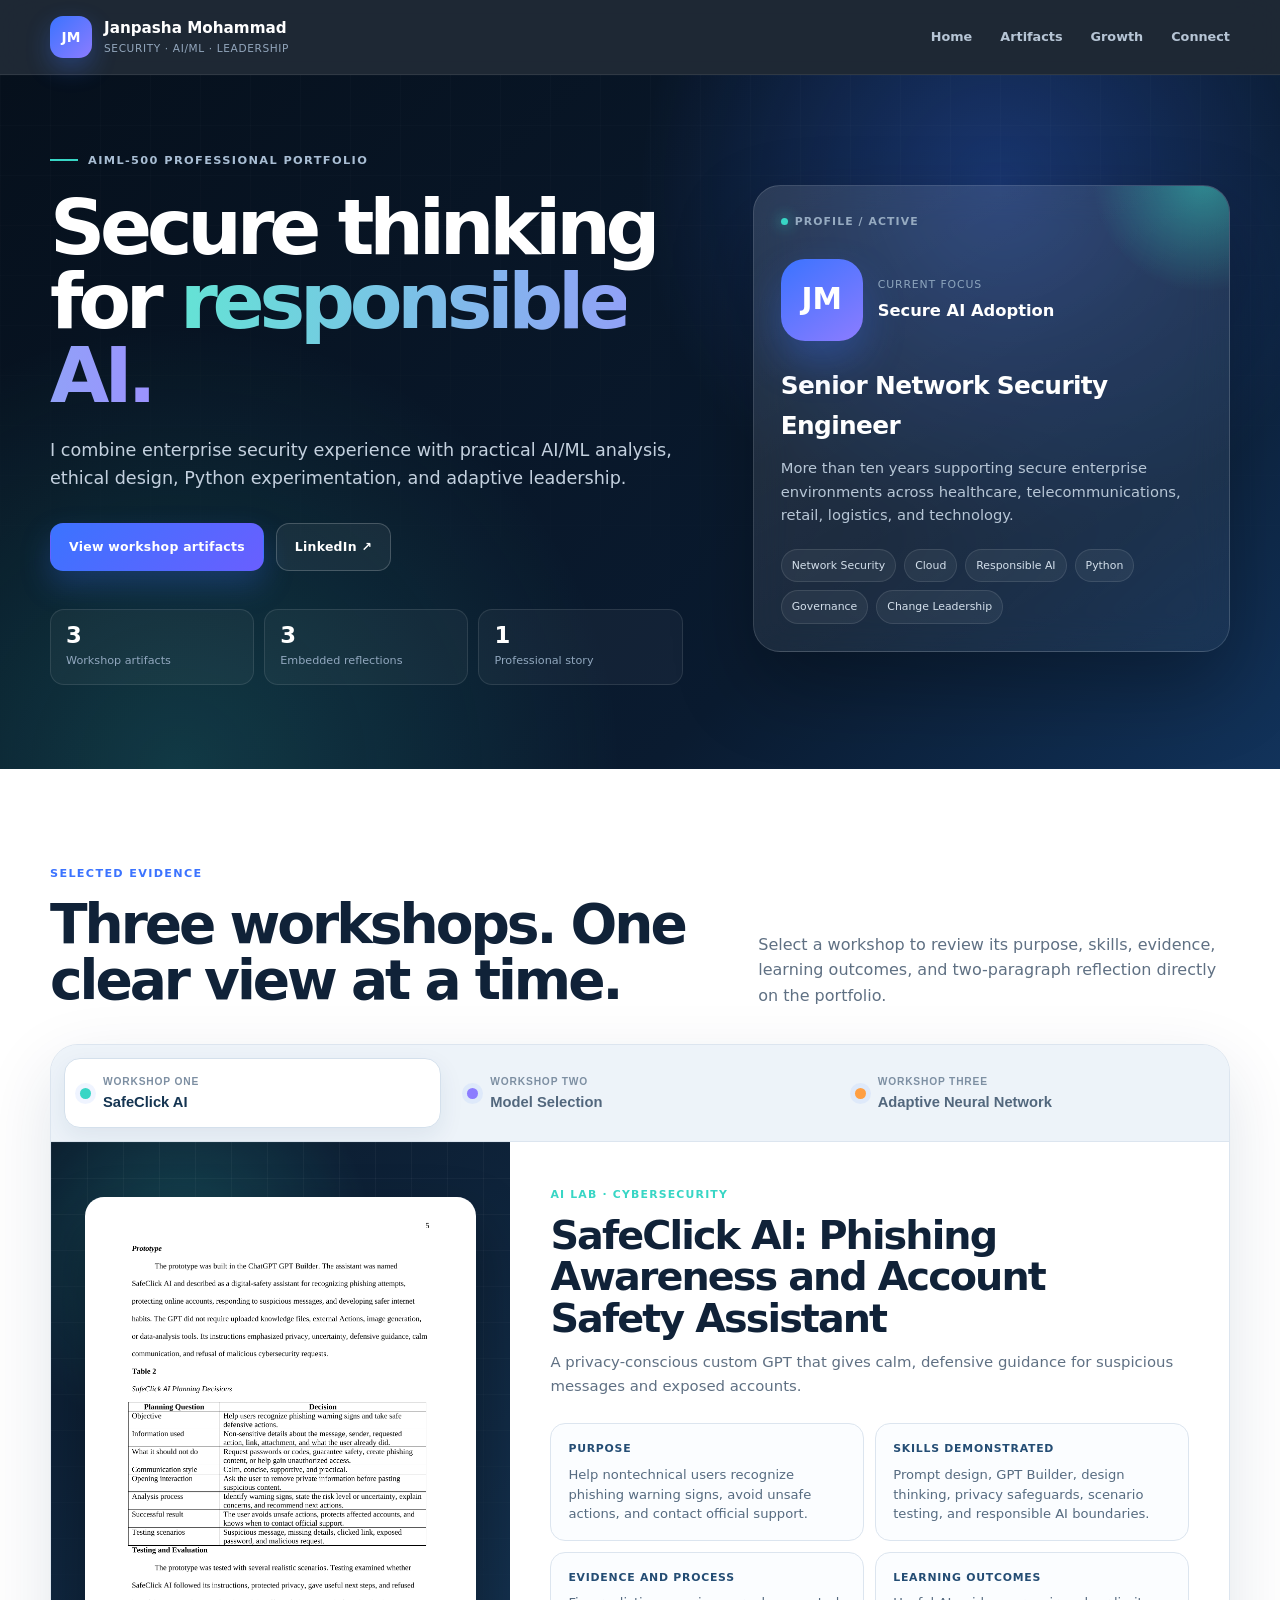
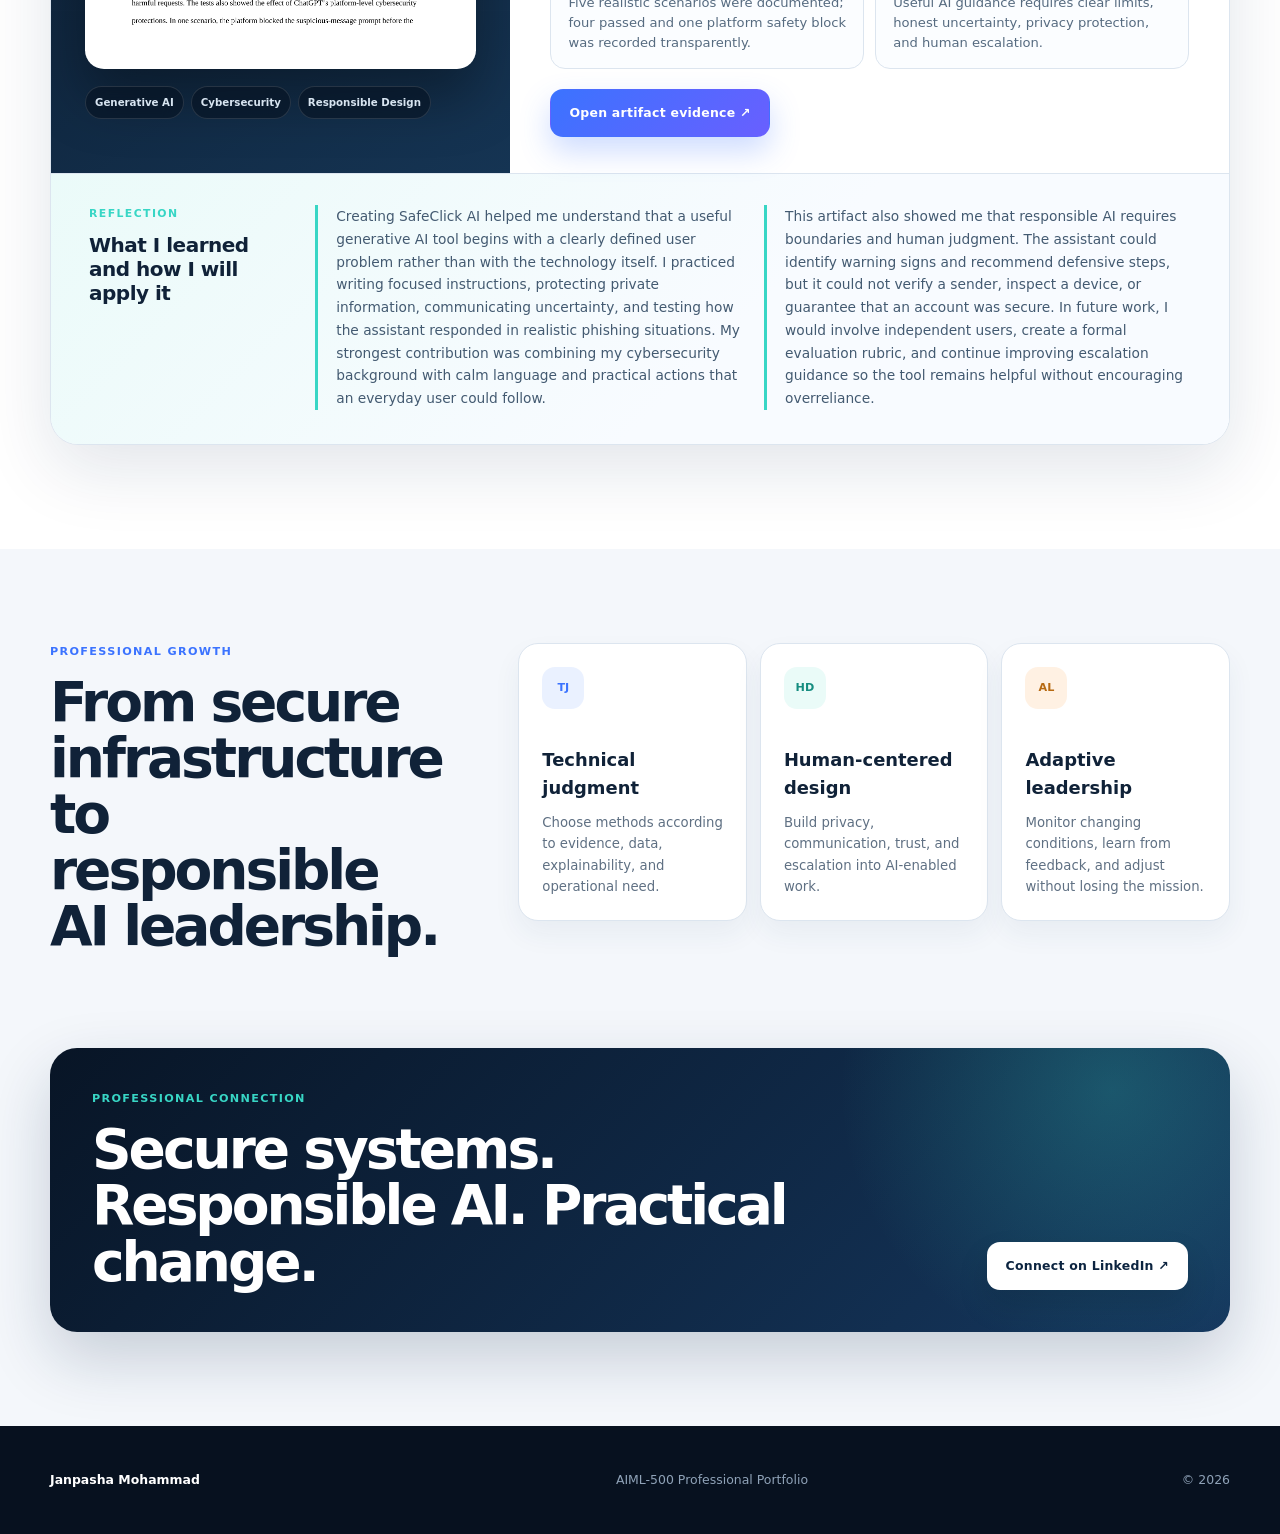
==== commit bb96464a: "Add files via upload" ====
--- a/index.html
+++ b/index.html
@@ -3,27 +3,27 @@
 <head>
   <meta charset="utf-8" />
   <meta name="viewport" content="width=device-width, initial-scale=1" />
-  <meta name="description" content="Janpasha Mohammad's professional AI and machine learning portfolio featuring responsible AI design, model-selection analysis, and a Python neural-network adaptation demonstration." />
+  <meta name="description" content="Janpasha Mohammad's professional AI and machine learning portfolio featuring responsible AI design, model selection, Python evidence, and embedded workshop reflections." />
   <meta name="author" content="Janpasha Mohammad" />
-  <title>Janpasha Mohammad | Responsible AI Portfolio</title>
+  <title>Janpasha Mohammad | AI/ML Portfolio</title>
   <link rel="stylesheet" href="styles.css" />
 </head>
 <body>
-  <a class="skip-link" href="#main-content">Skip to main content</a>
-
-  <header class="site-header">
-    <div class="shell header-inner">
-      <a class="brand" href="#home" aria-label="Janpasha Mohammad portfolio home">
+  <a class="skip-link" href="#main-content">Skip to content</a>
+
+  <header class="topbar">
+    <div class="shell nav-wrap">
+      <a class="brand" href="#home" aria-label="Portfolio home">
         <span class="brand-mark">JM</span>
-        <span><strong>Janpasha Mohammad</strong><small>Security × Responsible AI</small></span>
+        <span class="brand-copy"><strong>Janpasha Mohammad</strong><small>Security · AI/ML · Leadership</small></span>
       </a>
-      <button class="menu-toggle" type="button" aria-expanded="false" aria-controls="site-nav">
-        <span class="sr-only">Open navigation</span><i></i><i></i>
+      <button class="menu-button" type="button" aria-expanded="false" aria-controls="main-nav" aria-label="Open navigation">
+        <span></span><span></span><span></span>
       </button>
-      <nav id="site-nav" class="site-nav" aria-label="Primary navigation">
-        <a href="#profile">Profile</a>
-        <a href="#artifacts">Artifacts</a>
-        <a href="#growth">Reflection</a>
+      <nav id="main-nav" class="main-nav" aria-label="Primary navigation">
+        <a href="#home">Home</a>
+        <a href="#portfolio">Artifacts</a>
+        <a href="#growth">Growth</a>
         <a href="#contact">Connect</a>
       </nav>
     </div>
@@ -31,188 +31,202 @@
 
   <main id="main-content">
     <section class="hero" id="home">
-      <div class="hero-grid" aria-hidden="true"></div>
+      <div class="hero-grid-lines" aria-hidden="true"></div>
       <div class="shell hero-layout">
         <div class="hero-copy">
-          <p class="eyebrow">AIML-500 · Professional Portfolio · 2026</p>
-          <h1>Secure systems.<br><em>Responsible AI.</em><br>Adaptive leadership.</h1>
-          <p class="hero-summary">I combine enterprise network-security experience with practical AI/ML analysis, human-centered design, Python experimentation, and governance-minded leadership.</p>
+          <div class="hero-label"><span></span>AIML-500 PROFESSIONAL PORTFOLIO</div>
+          <h1>Secure thinking for <em>responsible AI.</em></h1>
+          <p class="hero-lead">I combine enterprise security experience with practical AI/ML analysis, ethical design, Python experimentation, and adaptive leadership.</p>
           <div class="hero-actions">
-            <a class="button primary" href="#artifacts">View portfolio artifacts</a>
-            <a class="button secondary" href="https://www.linkedin.com/in/janpasha-mohammad-199888212" target="_blank" rel="noopener noreferrer">LinkedIn ↗</a>
-          </div>
-          <div class="hero-metrics" aria-label="Portfolio summary">
-            <div><strong>3</strong><span>Complete artifacts</span></div>
-            <div><strong>5</strong><span>Required sections in each</span></div>
-            <div><strong>1</strong><span>Clear professional story</span></div>
-          </div>
+            <a class="button button-primary" href="#portfolio">View workshop artifacts</a>
+            <a class="button button-ghost" href="https://www.linkedin.com/in/janpasha-mohammad-199888212" target="_blank" rel="noopener noreferrer">LinkedIn ↗</a>
+          </div>
+          <dl class="hero-metrics" aria-label="Portfolio highlights">
+            <div><dt>3</dt><dd>Workshop artifacts</dd></div>
+            <div><dt>3</dt><dd>Embedded reflections</dd></div>
+            <div><dt>1</dt><dd>Professional story</dd></div>
+          </dl>
         </div>
 
-        <aside class="hero-visual" aria-label="Responsible AI focus areas">
-          <div class="visual-top"><span>PROFESSIONAL FOCUS</span><b>ACTIVE</b></div>
-          <div class="focus-core"><span>SECURE<br>AI</span></div>
-          <span class="focus-tag tag-security">SECURITY</span>
-          <span class="focus-tag tag-learning">AI / ML</span>
-          <span class="focus-tag tag-governance">GOVERNANCE</span>
-          <span class="focus-tag tag-change">CHANGE</span>
-          <div class="visual-bottom"><span>Evidence</span><strong>Research · Design · Code · Reflection</strong></div>
+        <aside class="profile-card" aria-label="Professional profile">
+          <div class="profile-card-top"><span class="status-dot"></span>PROFILE / ACTIVE</div>
+          <div class="identity-row">
+            <div class="identity-mark">JM</div>
+            <div><span>Current Focus</span><strong>Secure AI Adoption</strong></div>
+          </div>
+          <h2>Senior Network Security Engineer</h2>
+          <p>More than ten years supporting secure enterprise environments across healthcare, telecommunications, retail, logistics, and technology.</p>
+          <div class="profile-tags"><span>Network Security</span><span>Cloud</span><span>Responsible AI</span><span>Python</span><span>Governance</span><span>Change Leadership</span></div>
         </aside>
       </div>
     </section>
 
-    <section class="profile-section" id="profile">
+    <section class="portfolio" id="portfolio">
       <div class="shell">
-        <div class="section-heading">
-          <p class="eyebrow">Professional Profile</p>
-          <h2>Experience that connects infrastructure reliability with emerging-technology judgment.</h2>
+        <header class="section-heading">
+          <div>
+            <span class="section-kicker">SELECTED EVIDENCE</span>
+            <h2>Three workshops. One clear view at a time.</h2>
+          </div>
+          <p>Select a workshop to review its purpose, skills, evidence, learning outcomes, and two-paragraph reflection directly on the portfolio.</p>
+        </header>
+
+        <div class="workshop-shell">
+          <div class="artifact-tabs" role="tablist" aria-label="Workshop artifacts">
+            <button class="tab active" id="tab-safe" role="tab" aria-selected="true" aria-controls="panel-safe" data-panel="panel-safe">
+              <span class="tab-dot tab-dot-cyan"></span><span><small>Workshop One</small><strong>SafeClick AI</strong></span>
+            </button>
+            <button class="tab" id="tab-ml" role="tab" aria-selected="false" aria-controls="panel-ml" data-panel="panel-ml" tabindex="-1">
+              <span class="tab-dot tab-dot-violet"></span><span><small>Workshop Two</small><strong>Model Selection</strong></span>
+            </button>
+            <button class="tab" id="tab-nn" role="tab" aria-selected="false" aria-controls="panel-nn" data-panel="panel-nn" tabindex="-1">
+              <span class="tab-dot tab-dot-orange"></span><span><small>Workshop Three</small><strong>Adaptive Neural Network</strong></span>
+            </button>
+          </div>
+
+          <div class="artifact-stage">
+            <article class="artifact-panel theme-cyan active" id="panel-safe" role="tabpanel" aria-labelledby="tab-safe">
+              <div class="artifact-main">
+                <div class="artifact-visual">
+                  <div class="image-frame"><img src="assets/safeclick-ai-preview.png" alt="SafeClick AI document preview" /></div>
+                  <div class="visual-meta"><span>Generative AI</span><span>Cybersecurity</span><span>Responsible Design</span></div>
+                </div>
+
+                <div class="artifact-content">
+                  <div class="artifact-heading">
+                    <span class="artifact-type">AI LAB · CYBERSECURITY</span>
+                    <h3>SafeClick AI: Phishing Awareness and Account Safety Assistant</h3>
+                    <p>A privacy-conscious custom GPT that gives calm, defensive guidance for suspicious messages and exposed accounts.</p>
+                  </div>
+
+                  <div class="detail-grid">
+                    <section><span>Purpose</span><p>Help nontechnical users recognize phishing warning signs, avoid unsafe actions, and contact official support.</p></section>
+                    <section><span>Skills Demonstrated</span><p>Prompt design, GPT Builder, design thinking, privacy safeguards, scenario testing, and responsible AI boundaries.</p></section>
+                    <section><span>Evidence and Process</span><p>Five realistic scenarios were documented; four passed and one platform safety block was recorded transparently.</p></section>
+                    <section><span>Learning Outcomes</span><p>Useful AI guidance requires clear limits, honest uncertainty, privacy protection, and human escalation.</p></section>
+                  </div>
+
+                  <div class="artifact-actions">
+                    <a class="button button-primary" href="artifacts/Workshop-1-SafeClick-AI.docx">Open artifact evidence ↗</a>
+                  </div>
+                </div>
+              </div>
+
+              <section class="reflection-card" aria-labelledby="safe-reflection">
+                <div class="reflection-label"><span>REFLECTION</span><h4 id="safe-reflection">What I learned and how I will apply it</h4></div>
+                <div class="reflection-copy">
+                  <p>Creating SafeClick AI helped me understand that a useful generative AI tool begins with a clearly defined user problem rather than with the technology itself. I practiced writing focused instructions, protecting private information, communicating uncertainty, and testing how the assistant responded in realistic phishing situations. My strongest contribution was combining my cybersecurity background with calm language and practical actions that an everyday user could follow.</p>
+                  <p>This artifact also showed me that responsible AI requires boundaries and human judgment. The assistant could identify warning signs and recommend defensive steps, but it could not verify a sender, inspect a device, or guarantee that an account was secure. In future work, I would involve independent users, create a formal evaluation rubric, and continue improving escalation guidance so the tool remains helpful without encouraging overreliance.</p>
+                </div>
+              </section>
+            </article>
+
+            <article class="artifact-panel theme-violet" id="panel-ml" role="tabpanel" aria-labelledby="tab-ml" hidden>
+              <div class="artifact-main">
+                <div class="artifact-visual">
+                  <div class="image-frame"><img src="assets/ml-vs-deep-learning-preview.png" alt="Machine learning versus deep learning document preview" /></div>
+                  <div class="visual-meta"><span>Research</span><span>Model Selection</span><span>Explainability</span></div>
+                </div>
+
+                <div class="artifact-content">
+                  <div class="artifact-heading">
+                    <span class="artifact-type">COMPARATIVE ANALYSIS · MODEL CHOICE</span>
+                    <h3>Machine Learning vs. Deep Learning</h3>
+                    <p>A practical decision guide using credit-risk prediction and skin-cancer image analysis.</p>
+                  </div>
+
+                  <div class="detail-grid">
+                    <section><span>Purpose</span><p>Explain when structured-data machine learning or deep learning is the stronger fit for a real problem.</p></section>
+                    <section><span>Skills Demonstrated</span><p>Academic research, technical writing, model selection, data analysis, and explainability reasoning.</p></section>
+                    <section><span>Evidence and Process</span><p>Peer-reviewed cases compare feature engineering, data needs, computation, transparency, and operational context.</p></section>
+                    <section><span>Learning Outcomes</span><p>The strongest model fits the data, risk, resources, and decision instead of simply being the most complex model.</p></section>
+                  </div>
+
+                  <div class="artifact-actions">
+                    <a class="button button-primary" href="artifacts/Workshop-2-ML-vs-Deep-Learning.docx">Open artifact evidence ↗</a>
+                  </div>
+                </div>
+              </div>
+
+              <section class="reflection-card" aria-labelledby="ml-reflection">
+                <div class="reflection-label"><span>REFLECTION</span><h4 id="ml-reflection">What I learned and how I will apply it</h4></div>
+                <div class="reflection-copy">
+                  <p>This comparison strengthened my understanding that machine learning and deep learning should be selected according to the problem and the form of the data. Credit-risk prediction showed why traditional machine learning can be valuable when variables are structured and leaders need to explain a decision. Skin-cancer image analysis showed how a convolutional neural network can learn complex visual patterns that would be difficult to define manually.</p>
+                  <p>The artifact improved my ability to translate technical differences into practical guidance for a nontechnical audience. I learned to consider explainability, data volume, computing requirements, risk, and operational context before recommending a method. To strengthen this work in the future, I would add a small Python benchmark that compares accuracy, training time, and interpretability so the recommendation is supported by both research and measured evidence.</p>
+                </div>
+              </section>
+            </article>
+
+            <article class="artifact-panel theme-orange" id="panel-nn" role="tabpanel" aria-labelledby="tab-nn" hidden>
+              <div class="artifact-main">
+                <div class="artifact-visual">
+                  <div class="image-frame image-frame-contain"><img src="assets/adaptive-neural-network-preview.png" alt="Python neural-network experiment preview" /></div>
+                  <div class="visual-meta"><span>Python</span><span>Neural Networks</span><span>Adaptive Leadership</span></div>
+                </div>
+
+                <div class="artifact-content">
+                  <div class="artifact-heading">
+                    <span class="artifact-type">NEURAL NETWORKS · CONCEPT DRIFT</span>
+                    <h3>Adaptive Neural Network: Learning From a Changed Reality</h3>
+                    <p>A Python experiment showing performance loss after data changes and recovery after retraining.</p>
+                  </div>
+
+                  <div class="result-strip" aria-label="Neural network accuracy results">
+                    <div><strong>94.4%</strong><span>Original environment</span></div>
+                    <div><strong>81.7%</strong><span>After change</span></div>
+                    <div><strong>95.0%</strong><span>After retraining</span></div>
+                  </div>
+
+                  <div class="detail-grid">
+                    <section><span>Purpose</span><p>Connect neural-network adaptation to problem solving, faith, communication, and change leadership.</p></section>
+                    <section><span>Skills Demonstrated</span><p>Python, scikit-learn, ANNs, ReLU, synthetic data, concept drift, ethics, and model evaluation.</p></section>
+                    <section><span>Evidence and Process</span><p>The measured accuracy drop and recovery show why models and organizations must monitor changing conditions.</p></section>
+                    <section><span>Learning Outcomes</span><p>Leaders should preserve the mission while changing the method, communicating clearly, and maintaining accountability.</p></section>
+                  </div>
+
+                  <div class="artifact-actions">
+                    <a class="button button-primary" href="artifacts/Workshop-3-Adaptive-Neural-Network.docx">Open artifact report ↗</a>
+                    <a class="button button-secondary" href="artifacts/adaptive_neural_network.py">View Python code ↗</a>
+                    <a class="button button-secondary" href="artifacts/adaptive-neural-network-results.txt">View results ↗</a>
+                  </div>
+                </div>
+              </div>
+
+              <section class="reflection-card" aria-labelledby="nn-reflection">
+                <div class="reflection-label"><span>REFLECTION</span><h4 id="nn-reflection">What I learned and how I will apply it</h4></div>
+                <div class="reflection-copy">
+                  <p>The Python experiment helped me see how neural networks mirror the challenge of adapting to a new reality. The model performed well in its original environment, lost accuracy when the data changed, and recovered after retraining. This result reminded me that both models and leaders can become less effective when they rely only on past experience. Effective problem solving requires monitoring, feedback, learning, and a willingness to adjust the method.</p>
+                  <p>Nehemiah 4 provides a meaningful example of adaptive leadership because the mission stayed the same while the strategy changed in response to new threats. Clear communication helped the people understand both the challenge and their responsibility. In AI/ML leadership, I will apply the same approach by explaining changes honestly, keeping people involved, and maintaining ethical oversight. I would improve this experiment with repeated trials, fairness checks, and defined drift thresholds.</p>
+                </div>
+              </section>
+            </article>
+          </div>
         </div>
-        <div class="profile-grid">
-          <article class="profile-card light-card">
-            <h3>Who I am</h3>
-            <p>I am a Senior Network Security Engineer with more than ten years of experience supporting enterprise environments across healthcare, telecommunications, retail, logistics, and technology. My work includes network security, cloud connectivity, access control, automation, monitoring, incident troubleshooting, and cross-functional collaboration.</p>
-            <p>My AI/ML studies help me evaluate new systems without losing sight of privacy, reliability, explainability, ethics, and human accountability.</p>
-          </article>
-          <article class="profile-card dark-card">
-            <span class="card-label">VALUE PROPOSITION</span>
-            <h3>Practical adoption, not technology hype</h3>
-            <p>I help teams frame the right problem, choose an appropriate AI approach, test its limits, communicate change clearly, and keep people responsible for high-impact decisions.</p>
-            <ul>
-              <li>Secure by design</li>
-              <li>Evidence before expansion</li>
-              <li>Human-centered communication</li>
-              <li>Continuous learning and review</li>
-            </ul>
-          </article>
+      </div>
+    </section>
+
+    <section class="growth" id="growth">
+      <div class="shell growth-layout">
+        <div class="growth-heading"><span class="section-kicker">PROFESSIONAL GROWTH</span><h2>From secure infrastructure to responsible AI leadership.</h2></div>
+        <div class="growth-grid">
+          <article><div class="growth-icon">TJ</div><h3>Technical judgment</h3><p>Choose methods according to evidence, data, explainability, and operational need.</p></article>
+          <article><div class="growth-icon">HD</div><h3>Human-centered design</h3><p>Build privacy, communication, trust, and escalation into AI-enabled work.</p></article>
+          <article><div class="growth-icon">AL</div><h3>Adaptive leadership</h3><p>Monitor changing conditions, learn from feedback, and adjust without losing the mission.</p></article>
         </div>
       </div>
     </section>
 
-    <section class="artifacts-section" id="artifacts">
-      <div class="shell">
-        <div class="section-heading artifacts-heading">
-          <p class="eyebrow">Portfolio Artifacts</p>
-          <h2>Three focused artifacts with purpose, skills, evidence, learning outcomes, and reflection.</h2>
-          <p class="heading-note">Each entry is concise on the landing page and links to its complete evidence file.</p>
-        </div>
-
-        <nav class="artifact-jump" aria-label="Artifact shortcuts">
-          <a href="#safeclick"><span>Workshop One</span><strong>SafeClick AI</strong></a>
-          <a href="#model-selection"><span>Workshop Two</span><strong>ML vs. Deep Learning</strong></a>
-          <a href="#adaptive-network"><span>Workshop Three</span><strong>Adaptive Neural Network</strong></a>
-        </nav>
-
-        <article class="artifact-card accent-orange" id="safeclick">
-          <div class="artifact-media">
-            <img src="assets/safeclick-ai-preview.png" alt="Preview of the SafeClick AI phishing-awareness artifact document" />
-            <div class="media-caption"><span>Workshop One</span><strong>Generative AI · Responsible design · Cybersecurity</strong></div>
-          </div>
-          <div class="artifact-content">
-            <header>
-              <p class="artifact-kicker">AI Lab</p>
-              <h3>SafeClick AI: Phishing Awareness and Account Safety Assistant</h3>
-              <p class="audience">Audience: students, everyday internet users, and security-aware organizations.</p>
-            </header>
-            <div class="required-sections">
-              <section><h4>Purpose</h4><p>Create a calm, privacy-conscious assistant that helps users recognize phishing warning signs, avoid unsafe actions, and contact official support when verification is needed.</p></section>
-              <section><h4>Skills Demonstrated</h4><p>Prompt design, design thinking, GPT Builder, privacy safeguards, scenario testing, responsible AI boundaries, technical documentation, and cybersecurity communication.</p></section>
-              <section><h4>Evidence and Process</h4><p>I defined the user problem, reviewed official guidance, built the prototype, and tested five realistic scenarios. Four tests passed as designed, while one platform safety block was documented as additional evidence instead of being hidden.</p></section>
-              <section><h4>Learning Outcomes</h4><p>I learned that effective AI guidance depends on clear constraints, honest uncertainty, defensive recommendations, privacy protection, and escalation to qualified human support.</p></section>
-              <section class="reflection"><h4>Reflection and Self-Assessment</h4><p>This artifact shows my strongest skills in user-centered safety and responsible AI design. I successfully kept the assistant focused and practical rather than making it a broad cybersecurity chatbot. My next improvement would be a more formal testing rubric with independent reviewers and clearer reporting workflows for schools and workplaces. The work strengthened my ability to combine security expertise with understandable AI guidance.</p></section>
-            </div>
-            <div class="artifact-actions">
-              <a class="button primary" href="artifacts/Workshop-1-SafeClick-AI.docx">Open complete evidence ↗</a>
-            </div>
-          </div>
-        </article>
-
-        <article class="artifact-card reverse accent-blue" id="model-selection">
-          <div class="artifact-media">
-            <img src="assets/ml-vs-deep-learning-preview.png" alt="Preview of the machine learning versus deep learning analysis" />
-            <div class="media-caption"><span>Workshop Two</span><strong>Model selection · Research · Explainability</strong></div>
-          </div>
-          <div class="artifact-content">
-            <header>
-              <p class="artifact-kicker">Comparative Analysis</p>
-              <h3>Machine Learning vs. Deep Learning: Choosing the Method That Fits the Problem</h3>
-              <p class="audience">Audience: technical professionals and leaders evaluating AI solutions.</p>
-            </header>
-            <div class="required-sections">
-              <section><h4>Purpose</h4><p>Explain the practical difference between traditional machine learning and deep learning through credit-risk prediction and skin-cancer image analysis.</p></section>
-              <section><h4>Skills Demonstrated</h4><p>Academic research, comparative analysis, technical writing, model-selection reasoning, data-type evaluation, explainability analysis, and APA-supported evidence.</p></section>
-              <section><h4>Evidence and Process</h4><p>I compared structured financial variables with complex medical-image patterns and evaluated feature engineering, data needs, computational cost, and decision transparency.</p></section>
-              <section><h4>Learning Outcomes</h4><p>I learned that the most complex model is not automatically the best choice. The correct approach depends on the problem, data, interpretability requirements, available resources, and operational risk.</p></section>
-              <section class="reflection"><h4>Reflection and Self-Assessment</h4><p>My strongest result was translating technical differences into a decision that leaders can understand. The two real-world cases made the comparison concrete and supported the claims with peer-reviewed research. A limitation is that the paper does not include a small experimental benchmark. I would strengthen it by adding a visual decision matrix and measurable comparisons of accuracy, training time, and explainability.</p></section>
-            </div>
-            <div class="artifact-actions">
-              <a class="button primary" href="artifacts/Workshop-2-ML-vs-Deep-Learning.docx">Open complete evidence ↗</a>
-            </div>
-          </div>
-        </article>
-
-        <article class="artifact-card accent-lime" id="adaptive-network">
-          <div class="artifact-media code-media">
-            <img src="assets/adaptive-neural-network-preview.png" alt="Python code and accuracy results for an adaptive neural-network experiment" />
-            <div class="media-caption"><span>Workshop Three</span><strong>Neural networks · Python · Adaptive leadership</strong></div>
-          </div>
-          <div class="artifact-content">
-            <header>
-              <p class="artifact-kicker">Python Experiment and Leadership Reflection</p>
-              <h3>Adaptive Neural Network: Learning From a Changed Reality</h3>
-              <p class="audience">Audience: AI/ML practitioners, technology leaders, and teams managing organizational change.</p>
-            </header>
-            <div class="required-sections">
-              <section><h4>Purpose</h4><p>Demonstrate how a neural network can lose accuracy after a data pattern changes and how retraining with representative information supports adaptation.</p></section>
-              <section><h4>Skills Demonstrated</h4><p>Python, NumPy, scikit-learn, artificial neural networks, ReLU activation, synthetic-data design, concept drift, performance evaluation, visualization, ethical analysis, and change leadership.</p></section>
-              <section><h4>Evidence and Process</h4><p>A small MLPClassifier achieved 94.4% accuracy in the original environment. Accuracy fell to 81.7% after the feature pattern changed and improved to 95.0% after retraining. The complete code and recorded output are included below.</p>
-                <div class="result-strip" aria-label="Neural network accuracy results"><span><b>94.4%</b> original</span><span><b>81.7%</b> after drift</span><span><b>95.0%</b> adapted</span></div>
-              </section>
-              <section><h4>Learning Outcomes</h4><p>I learned how artificial neural networks learn from examples, why activation functions support nonlinear patterns, and why monitoring is necessary when real conditions no longer match training assumptions. The experiment also reinforced the ethical need to label synthetic data and prevent deceptive uses such as deepfakes.</p></section>
-              <section class="reflection"><h4>Reflection and Self-Assessment</h4><p>Neural networks mirror human adaptation because both depend on experience, feedback, and adjustment when familiar patterns stop working. Nehemiah’s response to changing threats—maintaining the mission while changing the method—shows adaptive leadership grounded in faith. My strongest work was connecting measured model behavior to leadership practice. The simulation is intentionally simple; future work should add repeated trials, fairness checks, drift thresholds, stakeholder communication, and human review.</p></section>
-            </div>
-            <div class="artifact-actions multi-actions">
-              <a class="button primary" href="artifacts/Workshop-3-Adaptive-Neural-Network.docx">Open artifact report ↗</a>
-              <a class="button secondary" href="artifacts/adaptive_neural_network.py">View Python code ↗</a>
-              <a class="button secondary" href="artifacts/adaptive-neural-network-results.txt">View recorded output ↗</a>
-            </div>
-          </div>
-        </article>
-      </div>
-    </section>
-
-    <section class="growth-section" id="growth">
-      <div class="shell growth-layout">
-        <div>
-          <p class="eyebrow">Portfolio Reflection</p>
-          <h2>What this portfolio shows about my growth</h2>
-        </div>
-        <div class="growth-copy">
-          <p>The purpose of this portfolio is to show how I am developing from an experienced security professional into a responsible AI/ML leader. Across the artifacts, I moved from designing a safe generative-AI assistant, to comparing model choices, to writing Python code that demonstrates neural-network adaptation.</p>
-          <p>My strongest areas are security thinking, practical communication, responsible design, and connecting technical evidence to leadership decisions. My next growth priorities are deeper model evaluation, fairness testing, production monitoring, and clearer change-management plans. I will continue treating AI as a tool that supports human judgment rather than replacing accountability.</p>
-          <div class="growth-grid">
-            <article><strong>Technical growth</strong><span>Prompting, model selection, neural networks, and Python evidence</span></article>
-            <article><strong>Leadership growth</strong><span>Communication, adaptation, trust, and stakeholder responsibility</span></article>
-            <article><strong>Ethical growth</strong><span>Privacy, uncertainty, synthetic-data disclosure, and human review</span></article>
-          </div>
-        </div>
-      </div>
-    </section>
-
-    <section class="contact-section" id="contact">
-      <div class="shell contact-panel">
-        <div><p class="eyebrow">Professional Connection</p><h2>Secure infrastructure. Responsible AI. Practical change.</h2></div>
-        <a class="button light" href="https://www.linkedin.com/in/janpasha-mohammad-199888212" target="_blank" rel="noopener noreferrer">Connect on LinkedIn ↗</a>
+    <section class="contact" id="contact">
+      <div class="shell contact-card">
+        <div><span class="section-kicker">PROFESSIONAL CONNECTION</span><h2>Secure systems. Responsible AI. Practical change.</h2></div>
+        <a class="button button-light" href="https://www.linkedin.com/in/janpasha-mohammad-199888212" target="_blank" rel="noopener noreferrer">Connect on LinkedIn ↗</a>
       </div>
     </section>
   </main>
 
-  <footer class="site-footer">
-    <div class="shell footer-inner">
-      <strong>Janpasha Mohammad</strong>
-      <p>AIML-500 professional portfolio · Updated with complete artifact reflections and Workshop Three evidence.</p>
-      <span>© <span id="current-year">2026</span></span>
-    </div>
+  <footer>
+    <div class="shell footer-grid"><strong>Janpasha Mohammad</strong><span>AIML-500 Professional Portfolio</span><span>© <span id="year">2026</span></span></div>
   </footer>
-
   <script src="script.js"></script>
 </body>
 </html>
--- a/styles.css
+++ b/styles.css
@@ -1,179 +1,108 @@
-:root {
-  --paper: #f4f0e8;
-  --paper-bright: #fffdf8;
-  --ink: #111111;
-  --muted: #5e5b55;
-  --line: #181818;
-  --blue: #3155ff;
-  --orange: #ff5b35;
-  --lime: #d9ff56;
-  --lavender: #d9d3ff;
-  --white: #ffffff;
-  --shell: 1180px;
-  --shadow: 9px 9px 0 var(--ink);
-  --sans: Inter, ui-sans-serif, system-ui, -apple-system, BlinkMacSystemFont, "Segoe UI", sans-serif;
-  --serif: Georgia, "Times New Roman", serif;
-  --mono: "SFMono-Regular", Consolas, "Liberation Mono", monospace;
+:root{
+  --navy:#07111f;
+  --navy-2:#0d1d31;
+  --ink:#102238;
+  --muted:#5f7083;
+  --paper:#f4f7fb;
+  --white:#ffffff;
+  --line:#dce5ef;
+  --blue:#3b73ff;
+  --cyan:#38d6c5;
+  --violet:#8c7cff;
+  --orange:#ff9f43;
+  --shadow:0 24px 70px rgba(18,45,79,.12);
+  --shell:1180px;
 }
-
-* { box-sizing: border-box; }
-html { scroll-behavior: smooth; }
-body { margin: 0; color: var(--ink); background: var(--paper); font-family: var(--sans); line-height: 1.62; -webkit-font-smoothing: antialiased; }
-body.menu-open { overflow: hidden; }
-a { color: inherit; }
-img { display: block; max-width: 100%; }
-h1, h2, h3, h4, p { margin-top: 0; }
-h1, h2, h3 { line-height: 1.07; }
-.shell { width: min(calc(100% - 42px), var(--shell)); margin-inline: auto; }
-.sr-only { position: absolute; width: 1px; height: 1px; padding: 0; margin: -1px; overflow: hidden; clip: rect(0,0,0,0); white-space: nowrap; border: 0; }
-.skip-link { position: fixed; top: 10px; left: 10px; z-index: 999; padding: 10px 14px; background: var(--lime); border: 2px solid var(--ink); font-weight: 800; transform: translateY(-180%); }
-.skip-link:focus { transform: translateY(0); }
-
-.site-header { position: sticky; top: 0; z-index: 100; color: var(--white); background: rgba(17,17,17,.97); border-bottom: 2px solid var(--ink); backdrop-filter: blur(10px); }
-.header-inner { min-height: 76px; display: flex; align-items: center; justify-content: space-between; gap: 24px; }
-.brand { display: flex; align-items: center; gap: 12px; text-decoration: none; }
-.brand-mark { display: grid; width: 44px; height: 44px; place-items: center; color: var(--ink); background: var(--lime); border: 2px solid var(--white); font-family: var(--mono); font-size: .8rem; font-weight: 800; }
-.brand > span:last-child { display: grid; line-height: 1.18; }
-.brand strong { font-size: .96rem; }
-.brand small { margin-top: 4px; color: #b8b8b8; font-family: var(--mono); font-size: .62rem; letter-spacing: .08em; text-transform: uppercase; }
-.site-nav { display: flex; gap: 26px; }
-.site-nav a { position: relative; padding: 8px 0; color: #d9d9d9; font-family: var(--mono); font-size: .72rem; font-weight: 700; letter-spacing: .07em; text-decoration: none; text-transform: uppercase; }
-.site-nav a::after { position: absolute; inset: auto 0 0; height: 2px; background: var(--lime); content: ""; transform: scaleX(0); transform-origin: left; transition: transform .18s ease; }
-.site-nav a:hover::after, .site-nav a:focus-visible::after { transform: scaleX(1); }
-.menu-toggle { display: none; width: 44px; height: 44px; padding: 10px; border: 2px solid var(--white); background: transparent; }
-.menu-toggle i { display: block; height: 2px; margin: 6px 0; background: var(--white); }
-
-.eyebrow { margin-bottom: 16px; color: var(--muted); font-family: var(--mono); font-size: .7rem; font-weight: 800; letter-spacing: .11em; text-transform: uppercase; }
-.hero { position: relative; overflow: hidden; min-height: calc(100vh - 76px); background: var(--paper-bright); border-bottom: 2px solid var(--ink); }
-.hero-grid { position: absolute; inset: 0; opacity: .28; background-image: linear-gradient(to right, rgba(17,17,17,.16) 1px, transparent 1px), linear-gradient(to bottom, rgba(17,17,17,.16) 1px, transparent 1px); background-size: 42px 42px; mask-image: linear-gradient(to bottom, black, transparent 92%); }
-.hero-layout { position: relative; display: grid; grid-template-columns: 1.2fr .8fr; gap: 72px; align-items: center; min-height: calc(100vh - 76px); padding: 78px 0; }
-.hero h1 { margin-bottom: 28px; font-size: clamp(3.5rem, 7vw, 6.8rem); letter-spacing: -.07em; }
-.hero h1 em { color: var(--blue); font-family: var(--serif); }
-.hero-summary { max-width: 760px; margin-bottom: 30px; color: #34322f; font-size: clamp(1.06rem, 1.55vw, 1.24rem); }
-.hero-actions, .artifact-actions { display: flex; flex-wrap: wrap; gap: 12px; }
-.button { display: inline-flex; min-height: 50px; align-items: center; justify-content: center; padding: 12px 18px; border: 2px solid var(--ink); font-family: var(--mono); font-size: .7rem; font-weight: 800; letter-spacing: .04em; text-decoration: none; text-transform: uppercase; transition: transform .15s ease, box-shadow .15s ease; }
-.button:hover, .button:focus-visible { transform: translate(-3px,-3px); box-shadow: 5px 5px 0 var(--ink); }
-.button.primary { color: var(--white); background: var(--blue); }
-.button.secondary { background: var(--paper-bright); }
-.button.light { background: var(--lime); }
-.hero-metrics { display: grid; grid-template-columns: repeat(3, 1fr); gap: 2px; margin-top: 42px; border: 2px solid var(--ink); background: var(--ink); }
-.hero-metrics div { padding: 17px; background: var(--paper-bright); }
-.hero-metrics strong { display: block; color: var(--orange); font-family: var(--serif); font-size: 2.25rem; line-height: 1; }
-.hero-metrics span { display: block; margin-top: 7px; color: var(--muted); font-family: var(--mono); font-size: .61rem; text-transform: uppercase; }
-.hero-visual { position: relative; min-height: 540px; padding: 22px; color: var(--white); background: var(--ink); border: 2px solid var(--ink); box-shadow: 12px 12px 0 var(--orange); }
-.visual-top, .visual-bottom { display: flex; justify-content: space-between; gap: 16px; font-family: var(--mono); font-size: .62rem; letter-spacing: .09em; }
-.visual-top b { color: var(--lime); }
-.focus-core { position: absolute; top: 50%; left: 50%; display: grid; width: 180px; height: 180px; place-items: center; background: var(--blue); border: 2px solid var(--white); transform: translate(-50%,-50%) rotate(4deg); }
-.focus-core::before, .focus-core::after { position: absolute; border: 1px dashed rgba(255,255,255,.45); border-radius: 50%; content: ""; }
-.focus-core::before { width: 280px; height: 280px; }
-.focus-core::after { width: 390px; height: 390px; }
-.focus-core span { position: relative; z-index: 2; font-weight: 900; font-size: 1.65rem; line-height: 1; text-align: center; }
-.focus-tag { position: absolute; z-index: 3; padding: 7px 10px; color: var(--ink); background: var(--lime); border: 1px solid var(--white); font-family: var(--mono); font-size: .58rem; font-weight: 800; }
-.tag-security { top: 24%; left: 6%; }
-.tag-learning { top: 24%; right: 5%; background: var(--lavender); }
-.tag-governance { bottom: 22%; left: 7%; color: var(--white); background: var(--orange); }
-.tag-change { right: 8%; bottom: 20%; }
-.visual-bottom { position: absolute; right: 22px; bottom: 22px; left: 22px; padding-top: 17px; border-top: 1px solid #555; }
-.visual-bottom span { color: #999; }
-
-.profile-section, .artifacts-section, .growth-section, .contact-section { padding: 100px 0; }
-.section-heading { max-width: 950px; margin-bottom: 50px; }
-.section-heading h2, .growth-layout h2 { margin-bottom: 0; font-size: clamp(2.35rem, 4.7vw, 4.65rem); letter-spacing: -.055em; }
-.profile-grid { display: grid; grid-template-columns: 1.12fr .88fr; gap: 28px; }
-.profile-card { padding: 36px; border: 2px solid var(--ink); }
-.light-card { background: var(--paper-bright); box-shadow: var(--shadow); }
-.dark-card { color: var(--white); background: var(--blue); }
-.profile-card h3 { font-size: 1.75rem; }
-.profile-card p:last-child { margin-bottom: 0; }
-.card-label { display: inline-block; margin-bottom: 25px; padding: 7px 9px; color: var(--ink); background: var(--lime); font-family: var(--mono); font-size: .62rem; font-weight: 800; }
-.dark-card ul { padding: 0; margin: 24px 0 0; list-style: none; }
-.dark-card li { padding: 10px 0; border-top: 1px solid rgba(255,255,255,.35); }
-.dark-card li::before { margin-right: 10px; color: var(--lime); content: "→"; }
-
-.artifacts-section { color: var(--white); background: var(--ink); }
-.artifacts-heading .eyebrow { color: #9d9d9d; }
-.heading-note { max-width: 720px; margin-top: 20px; color: #b8b8b8; }
-.artifact-jump { display: grid; grid-template-columns: repeat(3, 1fr); gap: 2px; margin-bottom: 62px; border: 2px solid var(--white); background: var(--white); }
-.artifact-jump a { display: grid; gap: 8px; padding: 22px; color: var(--ink); background: var(--paper-bright); text-decoration: none; }
-.artifact-jump a:hover, .artifact-jump a:focus-visible { background: var(--lime); }
-.artifact-jump span { color: var(--muted); font-family: var(--mono); font-size: .62rem; font-weight: 800; text-transform: uppercase; }
-.artifact-jump strong { font-size: 1.12rem; }
-.artifact-card { display: grid; grid-template-columns: .77fr 1.23fr; margin-bottom: 64px; color: var(--ink); background: var(--paper-bright); border: 2px solid var(--white); box-shadow: 10px 10px 0 currentColor; }
-.artifact-card:last-child { margin-bottom: 0; }
-.artifact-card.reverse .artifact-media { order: 2; border-right: 0; border-left: 2px solid var(--ink); }
-.accent-orange { color: var(--orange); }
-.accent-blue { color: var(--blue); }
-.accent-lime { color: var(--lime); }
-.artifact-media { display: flex; flex-direction: column; padding: 26px; background: #e8e3d9; border-right: 2px solid var(--ink); }
-.artifact-media img { width: 100%; height: 520px; object-fit: cover; object-position: top; border: 2px solid var(--ink); box-shadow: 7px 7px 0 var(--ink); }
-.code-media img { height: auto; aspect-ratio: 16 / 11; object-fit: cover; }
-.media-caption { display: grid; gap: 5px; margin-top: 22px; color: var(--ink); }
-.media-caption span { color: var(--muted); font-family: var(--mono); font-size: .62rem; font-weight: 800; text-transform: uppercase; }
-.media-caption strong { font-size: .88rem; }
-.artifact-content { padding: 34px; }
-.artifact-content header { padding-bottom: 24px; border-bottom: 2px solid var(--ink); }
-.artifact-kicker { margin-bottom: 10px; color: var(--muted); font-family: var(--mono); font-size: .64rem; font-weight: 800; letter-spacing: .08em; text-transform: uppercase; }
-.artifact-content h3 { margin-bottom: 12px; font-size: clamp(1.8rem, 3vw, 3rem); letter-spacing: -.04em; }
-.audience { margin-bottom: 0; color: #555; font-size: .9rem; }
-.required-sections section { display: grid; grid-template-columns: 145px 1fr; gap: 22px; padding: 17px 0; border-bottom: 1px solid #bdb9b1; }
-.required-sections h4 { margin: 0; font-family: var(--mono); font-size: .65rem; letter-spacing: .06em; text-transform: uppercase; }
-.required-sections p { margin: 0; color: #3f3c37; }
-.required-sections .reflection { margin: 18px 0 0; padding: 20px; color: var(--ink); background: #f0ecff; border: 2px solid var(--ink); }
-.required-sections .reflection h4 { color: var(--blue); }
-.result-strip { display: grid; grid-template-columns: repeat(3, 1fr); gap: 1px; margin-top: 14px; border: 1px solid var(--ink); background: var(--ink); }
-.result-strip span { padding: 12px 8px; background: var(--paper-bright); font-family: var(--mono); font-size: .62rem; text-align: center; text-transform: uppercase; }
-.result-strip b { display: block; color: var(--blue); font-family: var(--serif); font-size: 1.45rem; }
-.artifact-actions { margin-top: 26px; }
-.multi-actions .button { flex: 1 1 180px; }
-
-.growth-section { background: var(--lavender); border-bottom: 2px solid var(--ink); }
-.growth-layout { display: grid; grid-template-columns: .7fr 1.3fr; gap: 70px; }
-.growth-copy > p { color: #2f2d2a; font-size: 1.04rem; }
-.growth-grid { display: grid; grid-template-columns: repeat(3, 1fr); gap: 2px; margin-top: 34px; border: 2px solid var(--ink); background: var(--ink); }
-.growth-grid article { min-height: 175px; padding: 22px; background: var(--paper-bright); }
-.growth-grid strong { display: block; margin-bottom: 34px; font-size: 1.08rem; }
-.growth-grid span { color: var(--muted); font-size: .85rem; }
-.contact-section { background: var(--paper); }
-.contact-panel { display: flex; align-items: end; justify-content: space-between; gap: 40px; padding: 46px; color: var(--white); background: var(--ink); border: 2px solid var(--ink); box-shadow: 11px 11px 0 var(--blue); }
-.contact-panel .eyebrow { color: #a5a5a5; }
-.contact-panel h2 { max-width: 820px; margin: 0; font-size: clamp(2rem, 4vw, 4rem); letter-spacing: -.05em; }
-.site-footer { color: var(--white); background: var(--ink); }
-.footer-inner { min-height: 120px; display: grid; grid-template-columns: auto 1fr auto; gap: 28px; align-items: center; }
-.footer-inner p { margin: 0; color: #aaa; font-size: .78rem; text-align: center; }
-.footer-inner span { font-family: var(--mono); font-size: .7rem; }
-:focus-visible { outline: 3px solid var(--orange); outline-offset: 4px; }
-
-@media (max-width: 980px) {
-  .hero-layout, .profile-grid, .growth-layout { grid-template-columns: 1fr; }
-  .hero { min-height: auto; }
-  .hero-layout { min-height: auto; }
-  .hero-visual { max-width: 670px; width: 100%; }
-  .artifact-card, .artifact-card.reverse { grid-template-columns: 1fr; }
-  .artifact-card.reverse .artifact-media { order: 0; border-left: 0; border-bottom: 2px solid var(--ink); }
-  .artifact-media { border-right: 0; border-bottom: 2px solid var(--ink); }
-  .artifact-media img { height: 620px; }
-  .code-media img { height: auto; }
-  .growth-grid { grid-template-columns: 1fr; }
-  .growth-grid article { min-height: 0; }
-  .growth-grid strong { margin-bottom: 12px; }
-}
-
-@media (max-width: 760px) {
-  .shell { width: min(calc(100% - 26px), var(--shell)); }
-  .menu-toggle { display: block; }
-  .site-nav { position: fixed; inset: 76px 0 auto; display: none; padding: 18px; background: var(--ink); border-bottom: 2px solid var(--white); }
-  .site-nav.is-open { display: grid; }
-  .site-nav a { padding: 12px; border-bottom: 1px solid #444; }
-  .hero-layout { padding: 62px 0; }
-  .hero h1 { font-size: clamp(3rem, 15vw, 4.8rem); }
-  .hero-metrics, .artifact-jump { grid-template-columns: 1fr; }
-  .profile-section, .artifacts-section, .growth-section, .contact-section { padding: 72px 0; }
-  .profile-card, .artifact-content { padding: 26px; }
-  .artifact-media { padding: 18px; }
-  .artifact-media img { height: 430px; }
-  .code-media img { height: auto; }
-  .required-sections section { grid-template-columns: 1fr; gap: 7px; }
-  .result-strip { grid-template-columns: 1fr; }
-  .contact-panel { align-items: flex-start; flex-direction: column; padding: 32px; }
-  .footer-inner { grid-template-columns: 1fr; padding: 28px 0; text-align: center; }
-}
+*{box-sizing:border-box}
+html{scroll-behavior:smooth}
+body{margin:0;color:var(--ink);background:var(--paper);font-family:Inter,ui-sans-serif,system-ui,-apple-system,BlinkMacSystemFont,"Segoe UI",sans-serif;line-height:1.6;-webkit-font-smoothing:antialiased}
+body.menu-open{overflow:hidden}
+a{color:inherit}
+img{display:block;max-width:100%}
+button,a{-webkit-tap-highlight-color:transparent}
+.shell{width:min(calc(100% - 42px),var(--shell));margin-inline:auto}
+.skip-link{position:fixed;top:12px;left:12px;z-index:9999;padding:10px 14px;border-radius:10px;background:#fff;color:#07111f;font-weight:800;text-decoration:none;transform:translateY(-180%)}
+.skip-link:focus{transform:none}
+.topbar{position:sticky;top:0;z-index:100;background:rgba(7,17,31,.9);border-bottom:1px solid rgba(255,255,255,.08);backdrop-filter:blur(18px)}
+.nav-wrap{min-height:74px;display:flex;align-items:center;justify-content:space-between;gap:28px}
+.brand{display:flex;align-items:center;gap:12px;color:#fff;text-decoration:none}
+.brand-mark{display:grid;width:42px;height:42px;place-items:center;border-radius:13px;background:linear-gradient(135deg,var(--blue),var(--violet));font-size:.86rem;font-weight:900;box-shadow:0 10px 24px rgba(59,115,255,.3)}
+.brand-copy{display:grid;line-height:1.18}
+.brand-copy strong{font-size:.95rem}
+.brand-copy small{margin-top:4px;color:#93a7bd;font-size:.66rem;letter-spacing:.06em;text-transform:uppercase}
+.main-nav{display:flex;align-items:center;gap:28px}
+.main-nav a{position:relative;padding:8px 0;color:#b6c5d5;font-size:.8rem;font-weight:750;text-decoration:none}
+.main-nav a:after{position:absolute;right:0;bottom:0;left:0;height:2px;border-radius:2px;background:var(--cyan);content:"";transform:scaleX(0);transition:transform .2s ease}
+.main-nav a:hover{color:#fff}.main-nav a:hover:after{transform:scaleX(1)}
+.menu-button{display:none;padding:8px;border:0;background:transparent}
+.menu-button span{display:block;width:24px;height:2px;margin:5px;background:#fff}
+.hero{position:relative;overflow:hidden;color:#fff;background:radial-gradient(circle at 78% 16%,rgba(59,115,255,.32),transparent 31%),radial-gradient(circle at 14% 100%,rgba(56,214,197,.18),transparent 34%),linear-gradient(135deg,#06101c,#0a1b30 68%,#12335b)}
+.hero-grid-lines{position:absolute;inset:0;opacity:.45;background-image:linear-gradient(rgba(255,255,255,.035) 1px,transparent 1px),linear-gradient(90deg,rgba(255,255,255,.035) 1px,transparent 1px);background-size:50px 50px;mask-image:linear-gradient(to bottom,#000,transparent 92%)}
+.hero-layout{position:relative;z-index:2;display:grid;grid-template-columns:1.14fr .86fr;gap:70px;align-items:center;min-height:620px;padding:76px 0 84px}
+.hero-label{display:flex;align-items:center;gap:10px;margin-bottom:22px;color:#a9bed4;font-size:.71rem;font-weight:850;letter-spacing:.12em}
+.hero-label span{width:28px;height:2px;background:var(--cyan)}
+.hero-copy h1{max-width:760px;margin:0 0 24px;font-size:clamp(3.2rem,6vw,6.2rem);line-height:.96;letter-spacing:-.068em}
+.hero-copy h1 em{font-style:normal;background:linear-gradient(90deg,#64e3d5,#9b92ff);-webkit-background-clip:text;background-clip:text;color:transparent}
+.hero-lead{max-width:690px;margin:0;color:#c4d1df;font-size:1.1rem}
+.hero-actions{display:flex;flex-wrap:wrap;gap:12px;margin-top:30px}
+.button{display:inline-flex;min-height:48px;align-items:center;justify-content:center;padding:12px 18px;border:1px solid transparent;border-radius:13px;font-size:.78rem;font-weight:850;letter-spacing:.02em;text-decoration:none;transition:transform .18s ease,box-shadow .18s ease,background .18s ease}
+.button:hover{transform:translateY(-2px)}
+.button-primary{color:#fff;background:linear-gradient(135deg,var(--blue),#695fff);box-shadow:0 14px 30px rgba(59,115,255,.25)}
+.button-ghost{color:#fff;border-color:rgba(255,255,255,.2);background:rgba(255,255,255,.055)}
+.button-secondary{color:#244967;border-color:#cbd9e8;background:#f7faff}
+.button-light{color:#0c2440;background:#fff;box-shadow:0 16px 32px rgba(0,0,0,.12)}
+.hero-metrics{display:grid;grid-template-columns:repeat(3,minmax(0,1fr));gap:10px;max-width:660px;padding:0;margin:38px 0 0}
+.hero-metrics div{padding:14px 15px;border:1px solid rgba(255,255,255,.1);border-radius:14px;background:rgba(255,255,255,.04)}
+.hero-metrics dt{font-size:1.42rem;font-weight:900;line-height:1}
+.hero-metrics dd{margin:6px 0 0;color:#92a8bf;font-size:.7rem}
+.profile-card{position:relative;overflow:hidden;padding:27px;border:1px solid rgba(255,255,255,.14);border-radius:27px;background:linear-gradient(150deg,rgba(255,255,255,.12),rgba(255,255,255,.045));box-shadow:0 34px 80px rgba(0,0,0,.28);backdrop-filter:blur(18px)}
+.profile-card:before{position:absolute;width:230px;height:230px;top:-120px;right:-90px;border-radius:50%;background:radial-gradient(circle,rgba(56,214,197,.5),transparent 68%);content:""}
+.profile-card-top{position:relative;color:#96abc1;font-size:.68rem;font-weight:850;letter-spacing:.1em}
+.status-dot{display:inline-block;width:7px;height:7px;margin-right:7px;border-radius:50%;background:var(--cyan);box-shadow:0 0 14px var(--cyan)}
+.identity-row{position:relative;display:flex;align-items:center;gap:15px;margin:29px 0 25px}
+.identity-mark{display:grid;width:82px;height:82px;place-items:center;border-radius:24px;background:linear-gradient(145deg,var(--blue),var(--violet));font-size:1.85rem;font-weight:900;box-shadow:0 20px 42px rgba(59,115,255,.32)}
+.identity-row>div:last-child{display:grid;gap:4px}.identity-row span{color:#8da5bd;font-size:.68rem;text-transform:uppercase;letter-spacing:.08em}.identity-row strong{font-size:1.02rem}
+.profile-card h2{margin:0 0 11px;font-size:1.55rem;letter-spacing:-.025em}.profile-card>p{margin:0;color:#b7c6d6;font-size:.92rem}
+.profile-tags{display:flex;flex-wrap:wrap;gap:8px;margin-top:22px}.profile-tags span{padding:7px 10px;border:1px solid rgba(255,255,255,.1);border-radius:999px;background:rgba(255,255,255,.055);color:#d4e0ec;font-size:.68rem}
+.portfolio{padding:96px 0 104px;background:#fff}
+.section-heading{display:grid;grid-template-columns:1.15fr .85fr;gap:70px;align-items:end;margin-bottom:36px}
+.section-kicker{display:block;margin-bottom:13px;color:var(--blue);font-size:.7rem;font-weight:900;letter-spacing:.12em;text-transform:uppercase}
+.section-heading h2,.growth-heading h2,.contact-card h2{margin:0;font-size:clamp(2.2rem,4.3vw,4.6rem);line-height:1.02;letter-spacing:-.055em}
+.section-heading>p{margin:0;color:var(--muted)}
+.workshop-shell{border:1px solid var(--line);border-radius:28px;background:#f6f9fd;box-shadow:var(--shadow);overflow:hidden}
+.artifact-tabs{display:grid;grid-template-columns:repeat(3,1fr);padding:13px;gap:10px;border-bottom:1px solid var(--line);background:#edf3f9}
+.tab{display:flex;align-items:center;gap:12px;min-height:70px;padding:13px 15px;border:1px solid transparent;border-radius:16px;background:transparent;color:#52677d;text-align:left;cursor:pointer;transition:.18s ease}
+.tab:hover,.tab.active{border-color:#d4e0ec;background:#fff;color:#143451;box-shadow:0 9px 24px rgba(29,62,99,.08)}
+.tab-dot{flex:0 0 auto;width:11px;height:11px;border-radius:50%;box-shadow:0 0 0 5px rgba(59,115,255,.08)}
+.tab-dot-cyan{background:var(--cyan)}.tab-dot-violet{background:var(--violet)}.tab-dot-orange{background:var(--orange)}
+.tab>span:last-child{display:grid;line-height:1.25}.tab small{color:#7d8fa2;font-size:.64rem;font-weight:850;letter-spacing:.08em;text-transform:uppercase}.tab strong{margin-top:4px;font-size:.92rem}
+.artifact-stage{background:#fff}
+.artifact-panel{--accent:var(--cyan);--accent-rgb:56,214,197}.theme-violet{--accent:var(--violet);--accent-rgb:140,124,255}.theme-orange{--accent:var(--orange);--accent-rgb:255,159,67}
+.artifact-main{display:grid;grid-template-columns:.78fr 1.22fr;min-height:620px}
+.artifact-visual{position:relative;display:grid;align-content:center;padding:34px;background:radial-gradient(circle at 28% 16%,rgba(var(--accent-rgb),.22),transparent 31%),linear-gradient(145deg,#0a192b,#153453);overflow:hidden}
+.artifact-visual:after{position:absolute;inset:0;background-image:linear-gradient(rgba(255,255,255,.04) 1px,transparent 1px),linear-gradient(90deg,rgba(255,255,255,.04) 1px,transparent 1px);background-size:36px 36px;content:"";mask-image:linear-gradient(to bottom,#000,transparent 90%)}
+.image-frame{position:relative;z-index:2;overflow:hidden;border:1px solid rgba(255,255,255,.18);border-radius:19px;background:#fff;box-shadow:0 28px 55px rgba(0,0,0,.34)}
+.image-frame img{width:100%;height:470px;object-fit:cover;object-position:top}
+.image-frame-contain img{object-fit:contain;background:#fff}
+.visual-meta{position:relative;z-index:2;display:flex;flex-wrap:wrap;gap:7px;margin-top:17px}.visual-meta span{padding:7px 9px;border:1px solid rgba(255,255,255,.12);border-radius:999px;background:rgba(7,17,31,.55);color:#d8e5f1;font-size:.64rem;font-weight:800;backdrop-filter:blur(10px)}
+.artifact-content{padding:38px 40px 36px}
+.artifact-type{color:var(--accent);font-size:.68rem;font-weight:900;letter-spacing:.11em}
+.artifact-heading h3{margin:9px 0 12px;font-size:clamp(1.8rem,3.1vw,3.15rem);line-height:1.04;letter-spacing:-.048em}
+.artifact-heading>p{margin:0;color:var(--muted);font-size:.93rem}
+.detail-grid{display:grid;grid-template-columns:1fr 1fr;gap:11px;margin-top:25px}
+.detail-grid section{padding:16px 17px;border:1px solid var(--line);border-radius:15px;background:#fbfdff}
+.detail-grid span{display:block;margin-bottom:7px;color:#244d74;font-size:.68rem;font-weight:900;letter-spacing:.07em;text-transform:uppercase}
+.detail-grid p{margin:0;color:#566b80;font-size:.82rem;line-height:1.5}
+.result-strip{display:grid;grid-template-columns:repeat(3,1fr);gap:9px;margin-top:22px}.result-strip div{padding:13px 10px;border-radius:13px;background:#0c1e32;color:#fff;text-align:center}.result-strip strong{display:block;color:var(--accent);font-size:1.24rem}.result-strip span{display:block;margin-top:3px;color:#a8bbce;font-size:.61rem;text-transform:uppercase;letter-spacing:.05em}
+.artifact-actions{display:flex;flex-wrap:wrap;gap:10px;margin-top:20px}
+.reflection-card{display:grid;grid-template-columns:.36fr 1.64fr;gap:34px;padding:31px 38px 34px;border-top:1px solid var(--line);background:linear-gradient(135deg,rgba(var(--accent-rgb),.1),#f8fbff 58%)}
+.reflection-label span{display:block;margin-bottom:10px;color:var(--accent);font-size:.68rem;font-weight:900;letter-spacing:.13em}.reflection-label h4{margin:0;font-size:1.25rem;line-height:1.2;letter-spacing:-.025em}
+.reflection-copy{display:grid;grid-template-columns:1fr 1fr;gap:22px}.reflection-copy p{margin:0;padding-left:18px;border-left:3px solid var(--accent);color:#435a71;font-size:.86rem;line-height:1.65}
+.growth{padding:94px 0;background:var(--paper)}
+.growth-layout{display:grid;grid-template-columns:.72fr 1.28fr;gap:68px;align-items:start}.growth-heading{position:sticky;top:104px}.growth-grid{display:grid;grid-template-columns:repeat(3,1fr);gap:13px}.growth-grid article{min-height:218px;padding:23px;border:1px solid var(--line);border-radius:20px;background:#fff;box-shadow:0 13px 28px rgba(31,60,94,.06)}.growth-icon{display:grid;width:42px;height:42px;place-items:center;border-radius:13px;background:#eaf1ff;color:var(--blue);font-size:.7rem;font-weight:900}.growth-grid article:nth-child(2) .growth-icon{background:#eafbf8;color:#168d80}.growth-grid article:nth-child(3) .growth-icon{background:#fff1e3;color:#b76a12}.growth-grid h3{margin:37px 0 9px;font-size:1.12rem}.growth-grid p{margin:0;color:var(--muted);font-size:.83rem}
+.contact{padding:0 0 94px;background:var(--paper)}.contact-card{display:flex;align-items:end;justify-content:space-between;gap:34px;padding:42px;border-radius:27px;color:#fff;background:radial-gradient(circle at 90% 15%,rgba(56,214,197,.24),transparent 25%),linear-gradient(135deg,#081526,#15375e);box-shadow:0 26px 65px rgba(15,42,76,.2)}.contact-card .section-kicker{color:var(--cyan)}.contact-card h2{max-width:780px}
+footer{color:#fff;background:var(--navy)}.footer-grid{display:grid;grid-template-columns:1fr 1fr auto;align-items:center;gap:20px;min-height:108px;color:#8fa2b7;font-size:.78rem}.footer-grid strong{color:#fff}
+:focus-visible{outline:3px solid var(--cyan);outline-offset:4px}
+@media(prefers-reduced-motion:reduce){html{scroll-behavior:auto}.button,.tab{transition:none}}
+@media(max-width:980px){.hero-layout,.artifact-main,.growth-layout{grid-template-columns:1fr}.hero-layout{min-height:auto}.profile-card{max-width:680px}.artifact-visual{min-height:490px}.image-frame{max-width:540px;margin-inline:auto}.growth-heading{position:static}.growth-grid{grid-template-columns:repeat(3,1fr)}.reflection-card{grid-template-columns:1fr;gap:18px}}
+@media(max-width:760px){.shell{width:min(calc(100% - 26px),var(--shell))}.menu-button{display:block}.main-nav{position:fixed;display:none;top:74px;right:0;left:0;padding:18px 20px 24px;background:var(--navy);flex-direction:column;align-items:flex-start}.main-nav.open{display:flex}.hero-layout{padding:62px 0 70px;gap:40px}.hero-copy h1{font-size:3.35rem}.hero-metrics{grid-template-columns:1fr}.section-heading{grid-template-columns:1fr;gap:18px}.portfolio{padding:76px 0}.artifact-tabs{grid-template-columns:1fr}.tab{min-height:58px}.artifact-visual{min-height:400px;padding:22px}.image-frame img{height:340px}.artifact-content{padding:27px 21px 25px}.detail-grid,.result-strip,.reflection-copy,.growth-grid{grid-template-columns:1fr}.reflection-card{padding:25px 21px}.reflection-copy p{padding-left:14px}.growth{padding:76px 0}.growth-layout{gap:34px}.growth-grid article{min-height:0}.contact-card{align-items:flex-start;flex-direction:column;padding:30px 24px}.footer-grid{grid-template-columns:1fr;text-align:center;padding:23px 0}.section-heading h2,.growth-heading h2,.contact-card h2{font-size:2.5rem}}
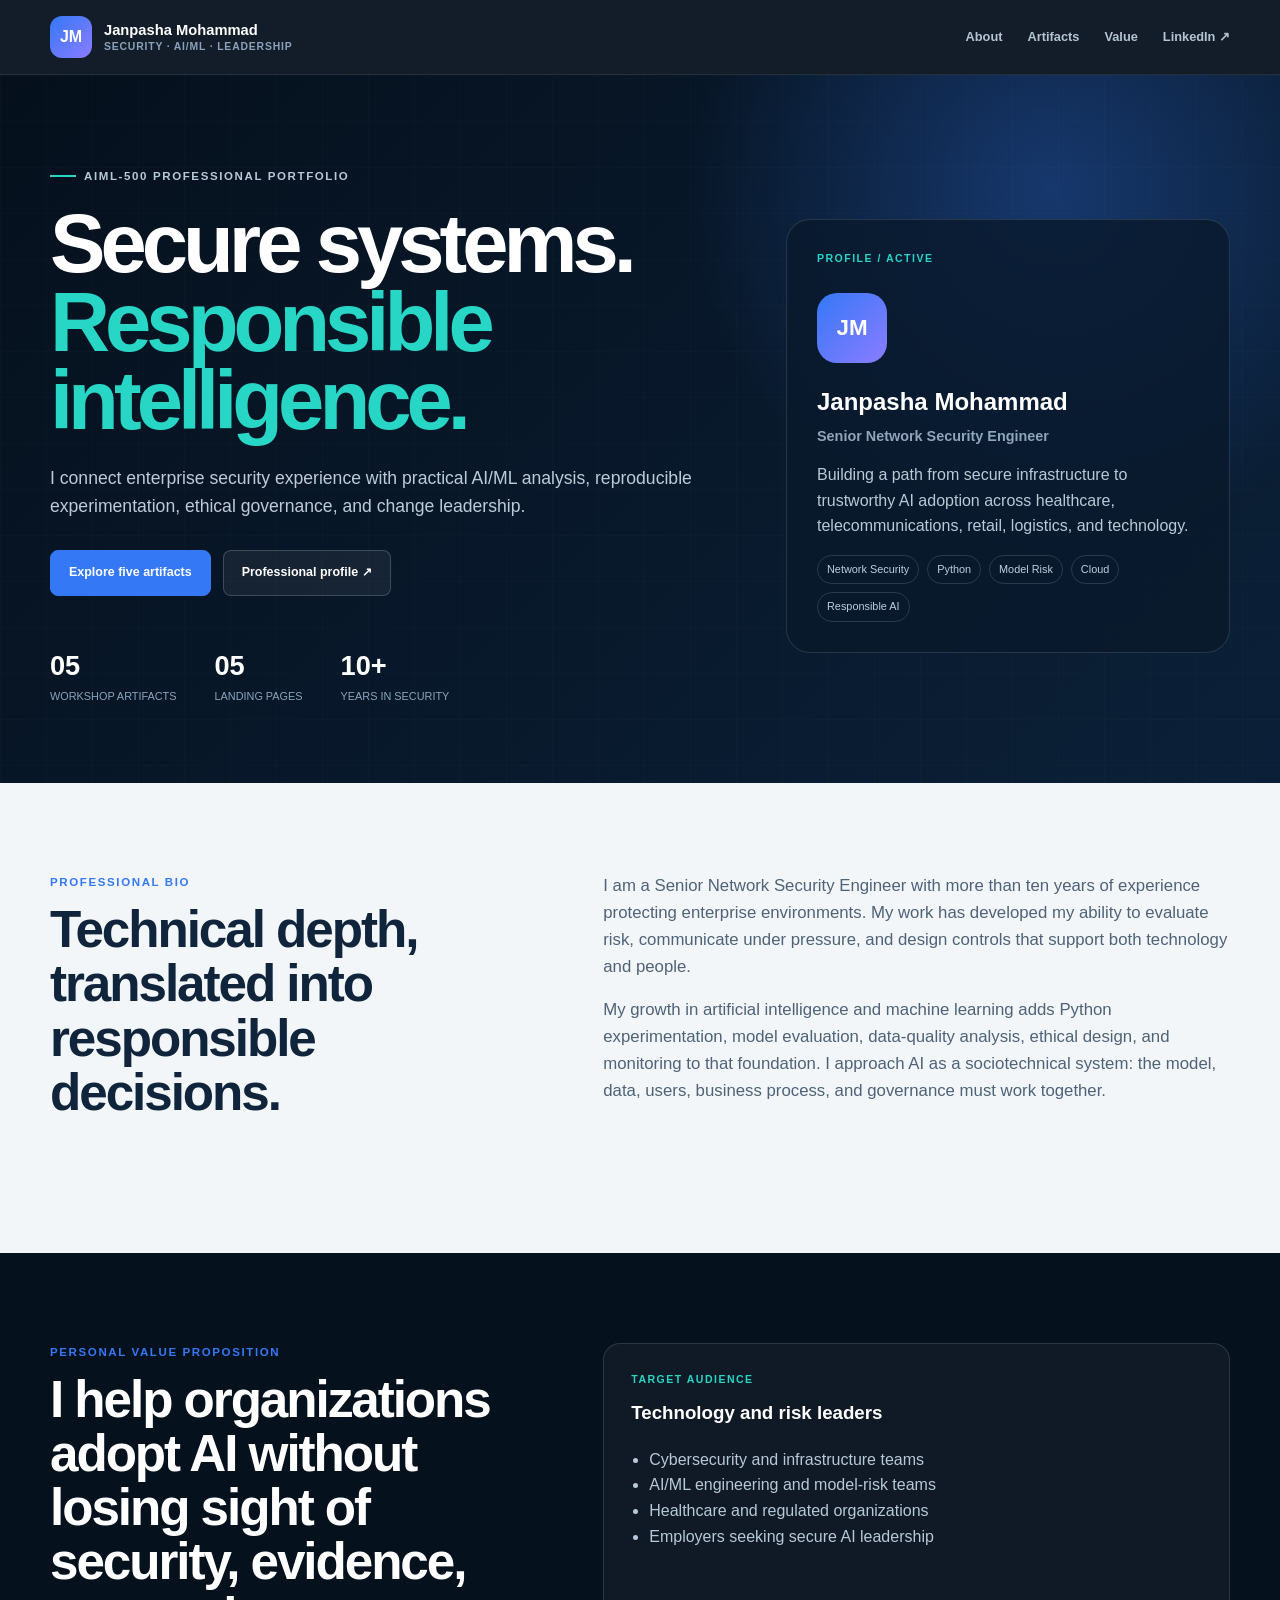
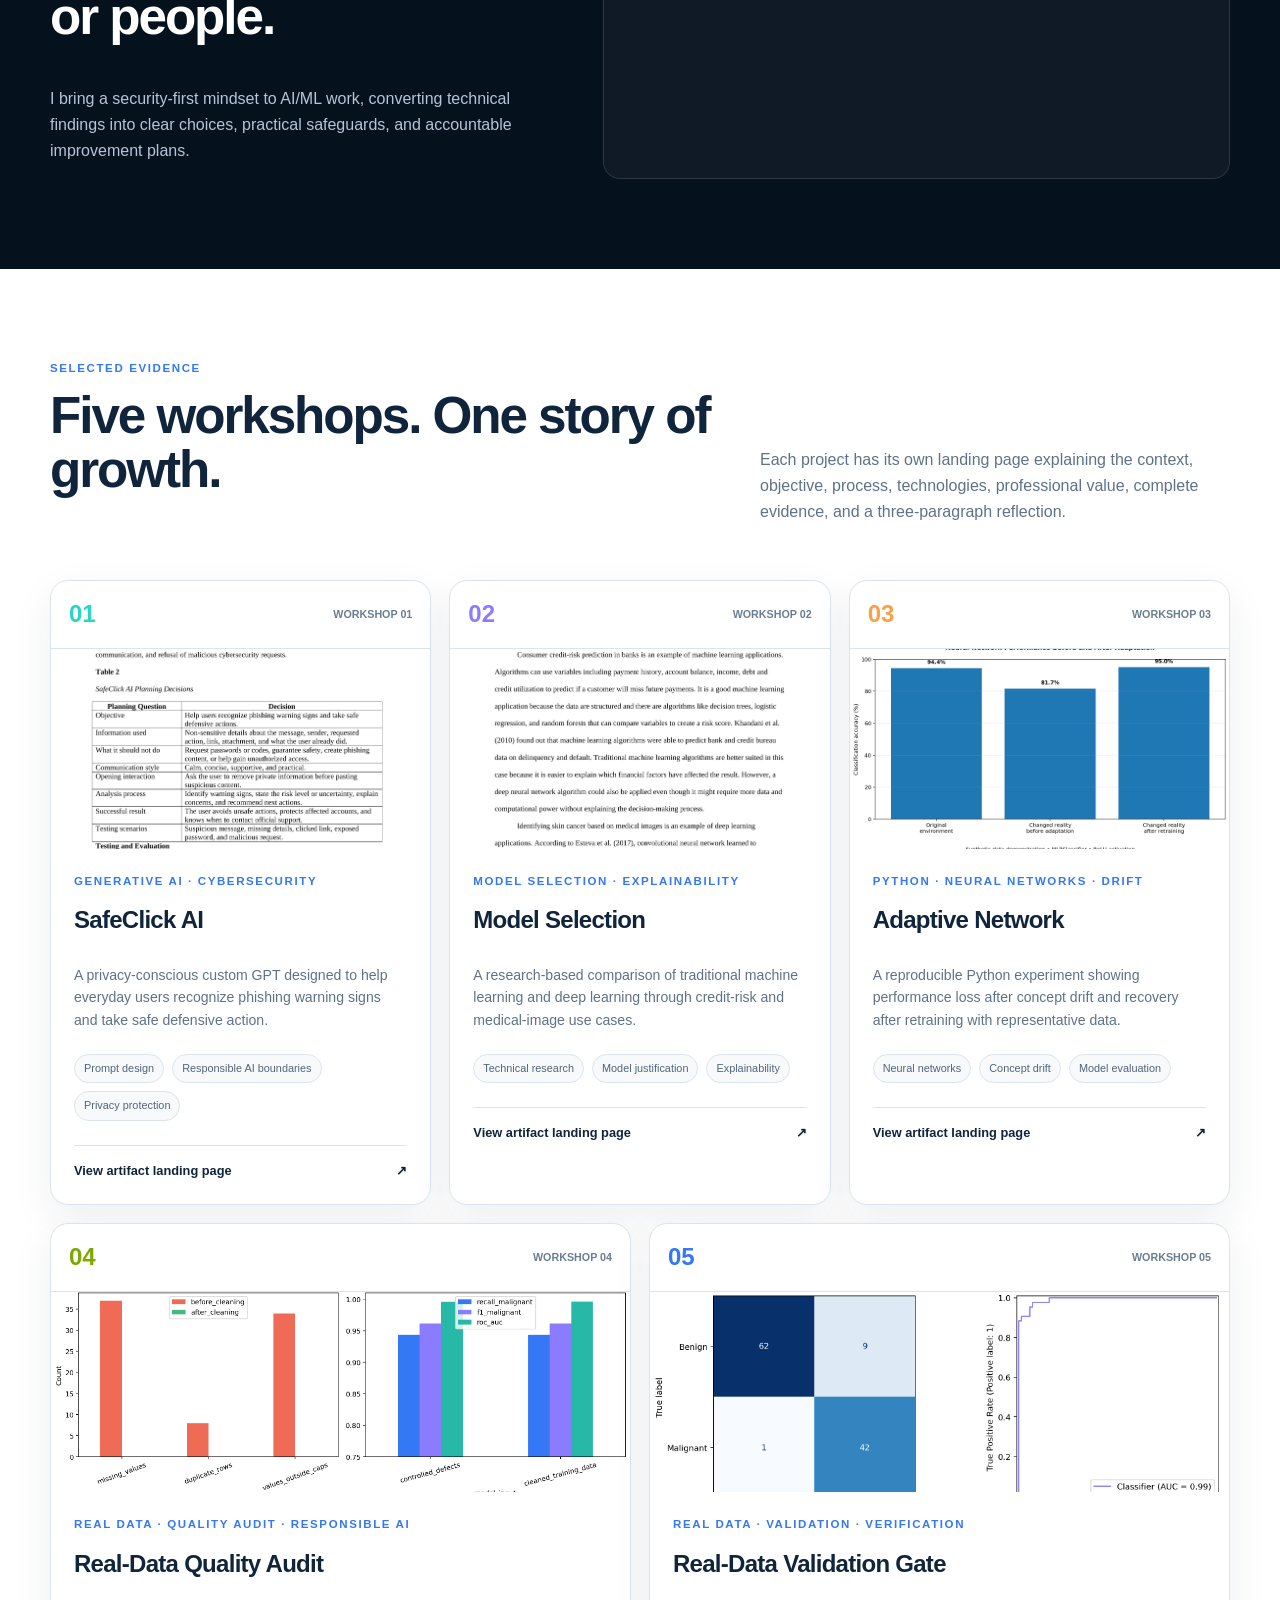
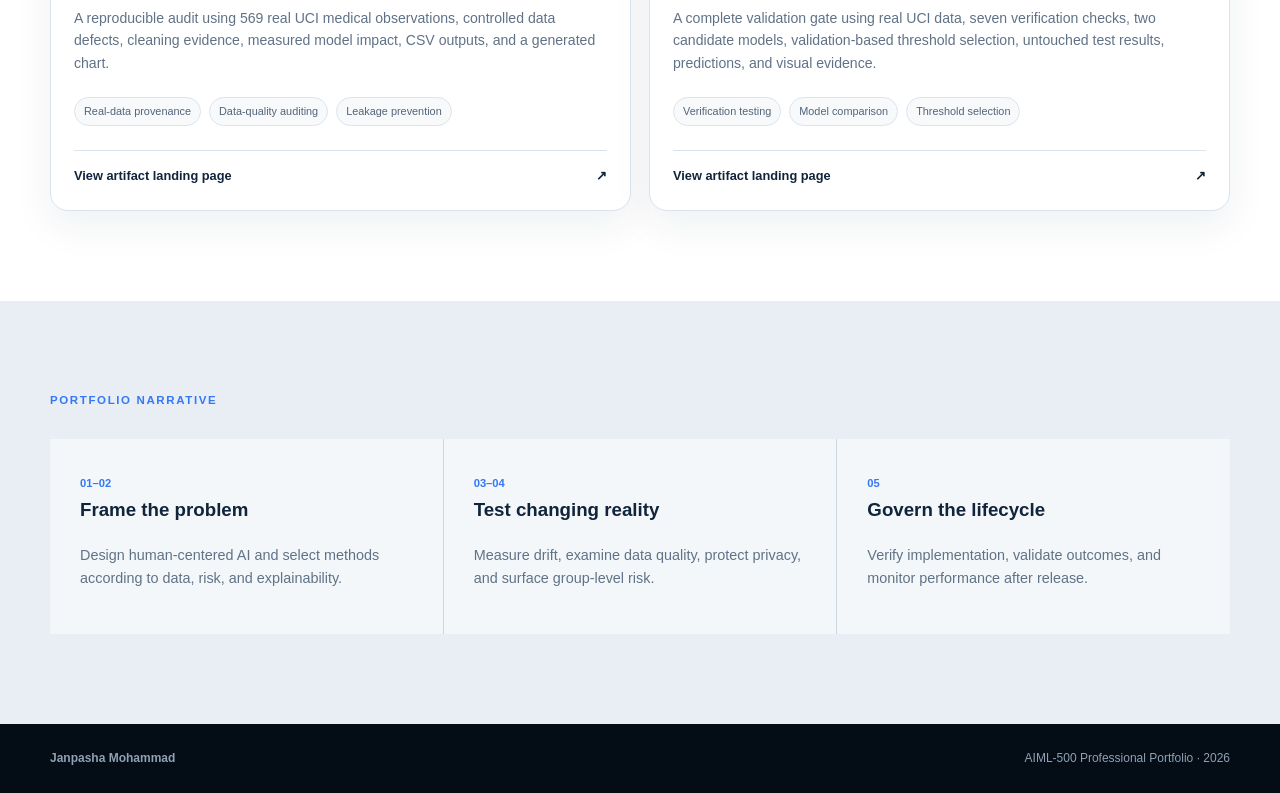
==== commit f194e33c: "Add files via upload" ====
--- a/index.html
+++ b/index.html
@@ -1,232 +1,23 @@
-<!DOCTYPE html>
+<!doctype html>
 <html lang="en">
 <head>
-  <meta charset="utf-8" />
-  <meta name="viewport" content="width=device-width, initial-scale=1" />
-  <meta name="description" content="Janpasha Mohammad's professional AI and machine learning portfolio featuring responsible AI design, model selection, Python evidence, and embedded workshop reflections." />
-  <meta name="author" content="Janpasha Mohammad" />
+  <meta charset="utf-8">
+  <meta name="viewport" content="width=device-width,initial-scale=1">
+  <meta name="description" content="Janpasha Mohammad's AI and machine learning professional portfolio.">
   <title>Janpasha Mohammad | AI/ML Portfolio</title>
-  <link rel="stylesheet" href="styles.css" />
+  <link rel="stylesheet" href="styles.css">
 </head>
 <body>
-  <a class="skip-link" href="#main-content">Skip to content</a>
-
-  <header class="topbar">
-    <div class="shell nav-wrap">
-      <a class="brand" href="#home" aria-label="Portfolio home">
-        <span class="brand-mark">JM</span>
-        <span class="brand-copy"><strong>Janpasha Mohammad</strong><small>Security · AI/ML · Leadership</small></span>
-      </a>
-      <button class="menu-button" type="button" aria-expanded="false" aria-controls="main-nav" aria-label="Open navigation">
-        <span></span><span></span><span></span>
-      </button>
-      <nav id="main-nav" class="main-nav" aria-label="Primary navigation">
-        <a href="#home">Home</a>
-        <a href="#portfolio">Artifacts</a>
-        <a href="#growth">Growth</a>
-        <a href="#contact">Connect</a>
-      </nav>
-    </div>
-  </header>
-
-  <main id="main-content">
-    <section class="hero" id="home">
-      <div class="hero-grid-lines" aria-hidden="true"></div>
-      <div class="shell hero-layout">
-        <div class="hero-copy">
-          <div class="hero-label"><span></span>AIML-500 PROFESSIONAL PORTFOLIO</div>
-          <h1>Secure thinking for <em>responsible AI.</em></h1>
-          <p class="hero-lead">I combine enterprise security experience with practical AI/ML analysis, ethical design, Python experimentation, and adaptive leadership.</p>
-          <div class="hero-actions">
-            <a class="button button-primary" href="#portfolio">View workshop artifacts</a>
-            <a class="button button-ghost" href="https://www.linkedin.com/in/janpasha-mohammad-199888212" target="_blank" rel="noopener noreferrer">LinkedIn ↗</a>
-          </div>
-          <dl class="hero-metrics" aria-label="Portfolio highlights">
-            <div><dt>3</dt><dd>Workshop artifacts</dd></div>
-            <div><dt>3</dt><dd>Embedded reflections</dd></div>
-            <div><dt>1</dt><dd>Professional story</dd></div>
-          </dl>
-        </div>
-
-        <aside class="profile-card" aria-label="Professional profile">
-          <div class="profile-card-top"><span class="status-dot"></span>PROFILE / ACTIVE</div>
-          <div class="identity-row">
-            <div class="identity-mark">JM</div>
-            <div><span>Current Focus</span><strong>Secure AI Adoption</strong></div>
-          </div>
-          <h2>Senior Network Security Engineer</h2>
-          <p>More than ten years supporting secure enterprise environments across healthcare, telecommunications, retail, logistics, and technology.</p>
-          <div class="profile-tags"><span>Network Security</span><span>Cloud</span><span>Responsible AI</span><span>Python</span><span>Governance</span><span>Change Leadership</span></div>
-        </aside>
-      </div>
-    </section>
-
-    <section class="portfolio" id="portfolio">
-      <div class="shell">
-        <header class="section-heading">
-          <div>
-            <span class="section-kicker">SELECTED EVIDENCE</span>
-            <h2>Three workshops. One clear view at a time.</h2>
-          </div>
-          <p>Select a workshop to review its purpose, skills, evidence, learning outcomes, and two-paragraph reflection directly on the portfolio.</p>
-        </header>
-
-        <div class="workshop-shell">
-          <div class="artifact-tabs" role="tablist" aria-label="Workshop artifacts">
-            <button class="tab active" id="tab-safe" role="tab" aria-selected="true" aria-controls="panel-safe" data-panel="panel-safe">
-              <span class="tab-dot tab-dot-cyan"></span><span><small>Workshop One</small><strong>SafeClick AI</strong></span>
-            </button>
-            <button class="tab" id="tab-ml" role="tab" aria-selected="false" aria-controls="panel-ml" data-panel="panel-ml" tabindex="-1">
-              <span class="tab-dot tab-dot-violet"></span><span><small>Workshop Two</small><strong>Model Selection</strong></span>
-            </button>
-            <button class="tab" id="tab-nn" role="tab" aria-selected="false" aria-controls="panel-nn" data-panel="panel-nn" tabindex="-1">
-              <span class="tab-dot tab-dot-orange"></span><span><small>Workshop Three</small><strong>Adaptive Neural Network</strong></span>
-            </button>
-          </div>
-
-          <div class="artifact-stage">
-            <article class="artifact-panel theme-cyan active" id="panel-safe" role="tabpanel" aria-labelledby="tab-safe">
-              <div class="artifact-main">
-                <div class="artifact-visual">
-                  <div class="image-frame"><img src="assets/safeclick-ai-preview.png" alt="SafeClick AI document preview" /></div>
-                  <div class="visual-meta"><span>Generative AI</span><span>Cybersecurity</span><span>Responsible Design</span></div>
-                </div>
-
-                <div class="artifact-content">
-                  <div class="artifact-heading">
-                    <span class="artifact-type">AI LAB · CYBERSECURITY</span>
-                    <h3>SafeClick AI: Phishing Awareness and Account Safety Assistant</h3>
-                    <p>A privacy-conscious custom GPT that gives calm, defensive guidance for suspicious messages and exposed accounts.</p>
-                  </div>
-
-                  <div class="detail-grid">
-                    <section><span>Purpose</span><p>Help nontechnical users recognize phishing warning signs, avoid unsafe actions, and contact official support.</p></section>
-                    <section><span>Skills Demonstrated</span><p>Prompt design, GPT Builder, design thinking, privacy safeguards, scenario testing, and responsible AI boundaries.</p></section>
-                    <section><span>Evidence and Process</span><p>Five realistic scenarios were documented; four passed and one platform safety block was recorded transparently.</p></section>
-                    <section><span>Learning Outcomes</span><p>Useful AI guidance requires clear limits, honest uncertainty, privacy protection, and human escalation.</p></section>
-                  </div>
-
-                  <div class="artifact-actions">
-                    <a class="button button-primary" href="artifacts/Workshop-1-SafeClick-AI.docx">Open artifact evidence ↗</a>
-                  </div>
-                </div>
-              </div>
-
-              <section class="reflection-card" aria-labelledby="safe-reflection">
-                <div class="reflection-label"><span>REFLECTION</span><h4 id="safe-reflection">What I learned and how I will apply it</h4></div>
-                <div class="reflection-copy">
-                  <p>Creating SafeClick AI helped me understand that a useful generative AI tool begins with a clearly defined user problem rather than with the technology itself. I practiced writing focused instructions, protecting private information, communicating uncertainty, and testing how the assistant responded in realistic phishing situations. My strongest contribution was combining my cybersecurity background with calm language and practical actions that an everyday user could follow.</p>
-                  <p>This artifact also showed me that responsible AI requires boundaries and human judgment. The assistant could identify warning signs and recommend defensive steps, but it could not verify a sender, inspect a device, or guarantee that an account was secure. In future work, I would involve independent users, create a formal evaluation rubric, and continue improving escalation guidance so the tool remains helpful without encouraging overreliance.</p>
-                </div>
-              </section>
-            </article>
-
-            <article class="artifact-panel theme-violet" id="panel-ml" role="tabpanel" aria-labelledby="tab-ml" hidden>
-              <div class="artifact-main">
-                <div class="artifact-visual">
-                  <div class="image-frame"><img src="assets/ml-vs-deep-learning-preview.png" alt="Machine learning versus deep learning document preview" /></div>
-                  <div class="visual-meta"><span>Research</span><span>Model Selection</span><span>Explainability</span></div>
-                </div>
-
-                <div class="artifact-content">
-                  <div class="artifact-heading">
-                    <span class="artifact-type">COMPARATIVE ANALYSIS · MODEL CHOICE</span>
-                    <h3>Machine Learning vs. Deep Learning</h3>
-                    <p>A practical decision guide using credit-risk prediction and skin-cancer image analysis.</p>
-                  </div>
-
-                  <div class="detail-grid">
-                    <section><span>Purpose</span><p>Explain when structured-data machine learning or deep learning is the stronger fit for a real problem.</p></section>
-                    <section><span>Skills Demonstrated</span><p>Academic research, technical writing, model selection, data analysis, and explainability reasoning.</p></section>
-                    <section><span>Evidence and Process</span><p>Peer-reviewed cases compare feature engineering, data needs, computation, transparency, and operational context.</p></section>
-                    <section><span>Learning Outcomes</span><p>The strongest model fits the data, risk, resources, and decision instead of simply being the most complex model.</p></section>
-                  </div>
-
-                  <div class="artifact-actions">
-                    <a class="button button-primary" href="artifacts/Workshop-2-ML-vs-Deep-Learning.docx">Open artifact evidence ↗</a>
-                  </div>
-                </div>
-              </div>
-
-              <section class="reflection-card" aria-labelledby="ml-reflection">
-                <div class="reflection-label"><span>REFLECTION</span><h4 id="ml-reflection">What I learned and how I will apply it</h4></div>
-                <div class="reflection-copy">
-                  <p>This comparison strengthened my understanding that machine learning and deep learning should be selected according to the problem and the form of the data. Credit-risk prediction showed why traditional machine learning can be valuable when variables are structured and leaders need to explain a decision. Skin-cancer image analysis showed how a convolutional neural network can learn complex visual patterns that would be difficult to define manually.</p>
-                  <p>The artifact improved my ability to translate technical differences into practical guidance for a nontechnical audience. I learned to consider explainability, data volume, computing requirements, risk, and operational context before recommending a method. To strengthen this work in the future, I would add a small Python benchmark that compares accuracy, training time, and interpretability so the recommendation is supported by both research and measured evidence.</p>
-                </div>
-              </section>
-            </article>
-
-            <article class="artifact-panel theme-orange" id="panel-nn" role="tabpanel" aria-labelledby="tab-nn" hidden>
-              <div class="artifact-main">
-                <div class="artifact-visual">
-                  <div class="image-frame image-frame-contain"><img src="assets/adaptive-neural-network-preview.png" alt="Python neural-network experiment preview" /></div>
-                  <div class="visual-meta"><span>Python</span><span>Neural Networks</span><span>Adaptive Leadership</span></div>
-                </div>
-
-                <div class="artifact-content">
-                  <div class="artifact-heading">
-                    <span class="artifact-type">NEURAL NETWORKS · CONCEPT DRIFT</span>
-                    <h3>Adaptive Neural Network: Learning From a Changed Reality</h3>
-                    <p>A Python experiment showing performance loss after data changes and recovery after retraining.</p>
-                  </div>
-
-                  <div class="result-strip" aria-label="Neural network accuracy results">
-                    <div><strong>94.4%</strong><span>Original environment</span></div>
-                    <div><strong>81.7%</strong><span>After change</span></div>
-                    <div><strong>95.0%</strong><span>After retraining</span></div>
-                  </div>
-
-                  <div class="detail-grid">
-                    <section><span>Purpose</span><p>Connect neural-network adaptation to problem solving, faith, communication, and change leadership.</p></section>
-                    <section><span>Skills Demonstrated</span><p>Python, scikit-learn, ANNs, ReLU, synthetic data, concept drift, ethics, and model evaluation.</p></section>
-                    <section><span>Evidence and Process</span><p>The measured accuracy drop and recovery show why models and organizations must monitor changing conditions.</p></section>
-                    <section><span>Learning Outcomes</span><p>Leaders should preserve the mission while changing the method, communicating clearly, and maintaining accountability.</p></section>
-                  </div>
-
-                  <div class="artifact-actions">
-                    <a class="button button-primary" href="artifacts/Workshop-3-Adaptive-Neural-Network.docx">Open artifact report ↗</a>
-                    <a class="button button-secondary" href="artifacts/adaptive_neural_network.py">View Python code ↗</a>
-                    <a class="button button-secondary" href="artifacts/adaptive-neural-network-results.txt">View results ↗</a>
-                  </div>
-                </div>
-              </div>
-
-              <section class="reflection-card" aria-labelledby="nn-reflection">
-                <div class="reflection-label"><span>REFLECTION</span><h4 id="nn-reflection">What I learned and how I will apply it</h4></div>
-                <div class="reflection-copy">
-                  <p>The Python experiment helped me see how neural networks mirror the challenge of adapting to a new reality. The model performed well in its original environment, lost accuracy when the data changed, and recovered after retraining. This result reminded me that both models and leaders can become less effective when they rely only on past experience. Effective problem solving requires monitoring, feedback, learning, and a willingness to adjust the method.</p>
-                  <p>Nehemiah 4 provides a meaningful example of adaptive leadership because the mission stayed the same while the strategy changed in response to new threats. Clear communication helped the people understand both the challenge and their responsibility. In AI/ML leadership, I will apply the same approach by explaining changes honestly, keeping people involved, and maintaining ethical oversight. I would improve this experiment with repeated trials, fairness checks, and defined drift thresholds.</p>
-                </div>
-              </section>
-            </article>
-          </div>
-        </div>
-      </div>
-    </section>
-
-    <section class="growth" id="growth">
-      <div class="shell growth-layout">
-        <div class="growth-heading"><span class="section-kicker">PROFESSIONAL GROWTH</span><h2>From secure infrastructure to responsible AI leadership.</h2></div>
-        <div class="growth-grid">
-          <article><div class="growth-icon">TJ</div><h3>Technical judgment</h3><p>Choose methods according to evidence, data, explainability, and operational need.</p></article>
-          <article><div class="growth-icon">HD</div><h3>Human-centered design</h3><p>Build privacy, communication, trust, and escalation into AI-enabled work.</p></article>
-          <article><div class="growth-icon">AL</div><h3>Adaptive leadership</h3><p>Monitor changing conditions, learn from feedback, and adjust without losing the mission.</p></article>
-        </div>
-      </div>
-    </section>
-
-    <section class="contact" id="contact">
-      <div class="shell contact-card">
-        <div><span class="section-kicker">PROFESSIONAL CONNECTION</span><h2>Secure systems. Responsible AI. Practical change.</h2></div>
-        <a class="button button-light" href="https://www.linkedin.com/in/janpasha-mohammad-199888212" target="_blank" rel="noopener noreferrer">Connect on LinkedIn ↗</a>
-      </div>
-    </section>
+  <a class="skip" href="#main">Skip to content</a>
+  <header class="topbar"><div class="shell nav"><a class="brand" href="index.html"><span>JM</span><strong>Janpasha Mohammad<small>Security · AI/ML · Leadership</small></strong></a><button class="menu" aria-expanded="false" aria-label="Open navigation">☰</button><nav><a href="#about">About</a><a href="#artifacts">Artifacts</a><a href="#value">Value</a><a href="https://www.linkedin.com/in/janpasha-mohammad-199888212" target="_blank" rel="noopener">LinkedIn ↗</a></nav></div></header>
+  <main id="main">
+    <section class="hero"><div class="grid"></div><div class="shell hero-layout"><div><p class="kicker"><i></i>AIML-500 PROFESSIONAL PORTFOLIO</p><h1>Secure systems.<br><em>Responsible intelligence.</em></h1><p class="lead">I connect enterprise security experience with practical AI/ML analysis, reproducible experimentation, ethical governance, and change leadership.</p><div class="actions"><a class="button primary" href="#artifacts">Explore five artifacts</a><a class="button ghost" href="https://www.linkedin.com/in/janpasha-mohammad-199888212" target="_blank" rel="noopener">Professional profile ↗</a></div><div class="stats"><div><strong>05</strong><span>Workshop artifacts</span></div><div><strong>05</strong><span>Landing pages</span></div><div><strong>10+</strong><span>Years in security</span></div></div></div><aside class="profile"><p>PROFILE / ACTIVE</p><div class="avatar">JM</div><h2>Janpasha Mohammad</h2><h3>Senior Network Security Engineer</h3><p>Building a path from secure infrastructure to trustworthy AI adoption across healthcare, telecommunications, retail, logistics, and technology.</p><div class="tags"><span>Network Security</span><span>Python</span><span>Model Risk</span><span>Cloud</span><span>Responsible AI</span></div></aside></div></section>
+    <section class="section" id="about"><div class="shell split"><div><p class="label">PROFESSIONAL BIO</p><h2>Technical depth, translated into responsible decisions.</h2></div><div class="copy"><p>I am a Senior Network Security Engineer with more than ten years of experience protecting enterprise environments. My work has developed my ability to evaluate risk, communicate under pressure, and design controls that support both technology and people.</p><p>My growth in artificial intelligence and machine learning adds Python experimentation, model evaluation, data-quality analysis, ethical design, and monitoring to that foundation. I approach AI as a sociotechnical system: the model, data, users, business process, and governance must work together.</p></div></div></section>
+    <section class="section audience" id="value"><div class="shell split"><div><p class="label">PERSONAL VALUE PROPOSITION</p><h2>I help organizations adopt AI without losing sight of security, evidence, or people.</h2><p>I bring a security-first mindset to AI/ML work, converting technical findings into clear choices, practical safeguards, and accountable improvement plans.</p></div><aside><p class="mini">TARGET AUDIENCE</p><h3>Technology and risk leaders</h3><ul><li>Cybersecurity and infrastructure teams</li><li>AI/ML engineering and model-risk teams</li><li>Healthcare and regulated organizations</li><li>Employers seeking secure AI leadership</li></ul></aside></div></section>
+    <section class="section artifacts" id="artifacts"><div class="shell"><header class="section-head"><div><p class="label">SELECTED EVIDENCE</p><h2>Five workshops. One story of growth.</h2></div><p>Each project has its own landing page explaining the context, objective, process, technologies, professional value, complete evidence, and a three-paragraph reflection.</p></header><div class="cards" id="artifact-cards"></div></div></section>
+    <section class="section growth"><div class="shell"><p class="label">PORTFOLIO NARRATIVE</p><div class="growth-grid"><article><span>01–02</span><h3>Frame the problem</h3><p>Design human-centered AI and select methods according to data, risk, and explainability.</p></article><article><span>03–04</span><h3>Test changing reality</h3><p>Measure drift, examine data quality, protect privacy, and surface group-level risk.</p></article><article><span>05</span><h3>Govern the lifecycle</h3><p>Verify implementation, validate outcomes, and monitor performance after release.</p></article></div></div></section>
   </main>
-
-  <footer>
-    <div class="shell footer-grid"><strong>Janpasha Mohammad</strong><span>AIML-500 Professional Portfolio</span><span>© <span id="year">2026</span></span></div>
-  </footer>
+  <footer><div class="shell footer"><strong>Janpasha Mohammad</strong><span>AIML-500 Professional Portfolio · 2026</span></div></footer>
   <script src="script.js"></script>
 </body>
 </html>
--- a/styles.css
+++ b/styles.css
@@ -1,108 +1,5 @@
-:root{
-  --navy:#07111f;
-  --navy-2:#0d1d31;
-  --ink:#102238;
-  --muted:#5f7083;
-  --paper:#f4f7fb;
-  --white:#ffffff;
-  --line:#dce5ef;
-  --blue:#3b73ff;
-  --cyan:#38d6c5;
-  --violet:#8c7cff;
-  --orange:#ff9f43;
-  --shadow:0 24px 70px rgba(18,45,79,.12);
-  --shell:1180px;
-}
-*{box-sizing:border-box}
-html{scroll-behavior:smooth}
-body{margin:0;color:var(--ink);background:var(--paper);font-family:Inter,ui-sans-serif,system-ui,-apple-system,BlinkMacSystemFont,"Segoe UI",sans-serif;line-height:1.6;-webkit-font-smoothing:antialiased}
-body.menu-open{overflow:hidden}
-a{color:inherit}
-img{display:block;max-width:100%}
-button,a{-webkit-tap-highlight-color:transparent}
-.shell{width:min(calc(100% - 42px),var(--shell));margin-inline:auto}
-.skip-link{position:fixed;top:12px;left:12px;z-index:9999;padding:10px 14px;border-radius:10px;background:#fff;color:#07111f;font-weight:800;text-decoration:none;transform:translateY(-180%)}
-.skip-link:focus{transform:none}
-.topbar{position:sticky;top:0;z-index:100;background:rgba(7,17,31,.9);border-bottom:1px solid rgba(255,255,255,.08);backdrop-filter:blur(18px)}
-.nav-wrap{min-height:74px;display:flex;align-items:center;justify-content:space-between;gap:28px}
-.brand{display:flex;align-items:center;gap:12px;color:#fff;text-decoration:none}
-.brand-mark{display:grid;width:42px;height:42px;place-items:center;border-radius:13px;background:linear-gradient(135deg,var(--blue),var(--violet));font-size:.86rem;font-weight:900;box-shadow:0 10px 24px rgba(59,115,255,.3)}
-.brand-copy{display:grid;line-height:1.18}
-.brand-copy strong{font-size:.95rem}
-.brand-copy small{margin-top:4px;color:#93a7bd;font-size:.66rem;letter-spacing:.06em;text-transform:uppercase}
-.main-nav{display:flex;align-items:center;gap:28px}
-.main-nav a{position:relative;padding:8px 0;color:#b6c5d5;font-size:.8rem;font-weight:750;text-decoration:none}
-.main-nav a:after{position:absolute;right:0;bottom:0;left:0;height:2px;border-radius:2px;background:var(--cyan);content:"";transform:scaleX(0);transition:transform .2s ease}
-.main-nav a:hover{color:#fff}.main-nav a:hover:after{transform:scaleX(1)}
-.menu-button{display:none;padding:8px;border:0;background:transparent}
-.menu-button span{display:block;width:24px;height:2px;margin:5px;background:#fff}
-.hero{position:relative;overflow:hidden;color:#fff;background:radial-gradient(circle at 78% 16%,rgba(59,115,255,.32),transparent 31%),radial-gradient(circle at 14% 100%,rgba(56,214,197,.18),transparent 34%),linear-gradient(135deg,#06101c,#0a1b30 68%,#12335b)}
-.hero-grid-lines{position:absolute;inset:0;opacity:.45;background-image:linear-gradient(rgba(255,255,255,.035) 1px,transparent 1px),linear-gradient(90deg,rgba(255,255,255,.035) 1px,transparent 1px);background-size:50px 50px;mask-image:linear-gradient(to bottom,#000,transparent 92%)}
-.hero-layout{position:relative;z-index:2;display:grid;grid-template-columns:1.14fr .86fr;gap:70px;align-items:center;min-height:620px;padding:76px 0 84px}
-.hero-label{display:flex;align-items:center;gap:10px;margin-bottom:22px;color:#a9bed4;font-size:.71rem;font-weight:850;letter-spacing:.12em}
-.hero-label span{width:28px;height:2px;background:var(--cyan)}
-.hero-copy h1{max-width:760px;margin:0 0 24px;font-size:clamp(3.2rem,6vw,6.2rem);line-height:.96;letter-spacing:-.068em}
-.hero-copy h1 em{font-style:normal;background:linear-gradient(90deg,#64e3d5,#9b92ff);-webkit-background-clip:text;background-clip:text;color:transparent}
-.hero-lead{max-width:690px;margin:0;color:#c4d1df;font-size:1.1rem}
-.hero-actions{display:flex;flex-wrap:wrap;gap:12px;margin-top:30px}
-.button{display:inline-flex;min-height:48px;align-items:center;justify-content:center;padding:12px 18px;border:1px solid transparent;border-radius:13px;font-size:.78rem;font-weight:850;letter-spacing:.02em;text-decoration:none;transition:transform .18s ease,box-shadow .18s ease,background .18s ease}
-.button:hover{transform:translateY(-2px)}
-.button-primary{color:#fff;background:linear-gradient(135deg,var(--blue),#695fff);box-shadow:0 14px 30px rgba(59,115,255,.25)}
-.button-ghost{color:#fff;border-color:rgba(255,255,255,.2);background:rgba(255,255,255,.055)}
-.button-secondary{color:#244967;border-color:#cbd9e8;background:#f7faff}
-.button-light{color:#0c2440;background:#fff;box-shadow:0 16px 32px rgba(0,0,0,.12)}
-.hero-metrics{display:grid;grid-template-columns:repeat(3,minmax(0,1fr));gap:10px;max-width:660px;padding:0;margin:38px 0 0}
-.hero-metrics div{padding:14px 15px;border:1px solid rgba(255,255,255,.1);border-radius:14px;background:rgba(255,255,255,.04)}
-.hero-metrics dt{font-size:1.42rem;font-weight:900;line-height:1}
-.hero-metrics dd{margin:6px 0 0;color:#92a8bf;font-size:.7rem}
-.profile-card{position:relative;overflow:hidden;padding:27px;border:1px solid rgba(255,255,255,.14);border-radius:27px;background:linear-gradient(150deg,rgba(255,255,255,.12),rgba(255,255,255,.045));box-shadow:0 34px 80px rgba(0,0,0,.28);backdrop-filter:blur(18px)}
-.profile-card:before{position:absolute;width:230px;height:230px;top:-120px;right:-90px;border-radius:50%;background:radial-gradient(circle,rgba(56,214,197,.5),transparent 68%);content:""}
-.profile-card-top{position:relative;color:#96abc1;font-size:.68rem;font-weight:850;letter-spacing:.1em}
-.status-dot{display:inline-block;width:7px;height:7px;margin-right:7px;border-radius:50%;background:var(--cyan);box-shadow:0 0 14px var(--cyan)}
-.identity-row{position:relative;display:flex;align-items:center;gap:15px;margin:29px 0 25px}
-.identity-mark{display:grid;width:82px;height:82px;place-items:center;border-radius:24px;background:linear-gradient(145deg,var(--blue),var(--violet));font-size:1.85rem;font-weight:900;box-shadow:0 20px 42px rgba(59,115,255,.32)}
-.identity-row>div:last-child{display:grid;gap:4px}.identity-row span{color:#8da5bd;font-size:.68rem;text-transform:uppercase;letter-spacing:.08em}.identity-row strong{font-size:1.02rem}
-.profile-card h2{margin:0 0 11px;font-size:1.55rem;letter-spacing:-.025em}.profile-card>p{margin:0;color:#b7c6d6;font-size:.92rem}
-.profile-tags{display:flex;flex-wrap:wrap;gap:8px;margin-top:22px}.profile-tags span{padding:7px 10px;border:1px solid rgba(255,255,255,.1);border-radius:999px;background:rgba(255,255,255,.055);color:#d4e0ec;font-size:.68rem}
-.portfolio{padding:96px 0 104px;background:#fff}
-.section-heading{display:grid;grid-template-columns:1.15fr .85fr;gap:70px;align-items:end;margin-bottom:36px}
-.section-kicker{display:block;margin-bottom:13px;color:var(--blue);font-size:.7rem;font-weight:900;letter-spacing:.12em;text-transform:uppercase}
-.section-heading h2,.growth-heading h2,.contact-card h2{margin:0;font-size:clamp(2.2rem,4.3vw,4.6rem);line-height:1.02;letter-spacing:-.055em}
-.section-heading>p{margin:0;color:var(--muted)}
-.workshop-shell{border:1px solid var(--line);border-radius:28px;background:#f6f9fd;box-shadow:var(--shadow);overflow:hidden}
-.artifact-tabs{display:grid;grid-template-columns:repeat(3,1fr);padding:13px;gap:10px;border-bottom:1px solid var(--line);background:#edf3f9}
-.tab{display:flex;align-items:center;gap:12px;min-height:70px;padding:13px 15px;border:1px solid transparent;border-radius:16px;background:transparent;color:#52677d;text-align:left;cursor:pointer;transition:.18s ease}
-.tab:hover,.tab.active{border-color:#d4e0ec;background:#fff;color:#143451;box-shadow:0 9px 24px rgba(29,62,99,.08)}
-.tab-dot{flex:0 0 auto;width:11px;height:11px;border-radius:50%;box-shadow:0 0 0 5px rgba(59,115,255,.08)}
-.tab-dot-cyan{background:var(--cyan)}.tab-dot-violet{background:var(--violet)}.tab-dot-orange{background:var(--orange)}
-.tab>span:last-child{display:grid;line-height:1.25}.tab small{color:#7d8fa2;font-size:.64rem;font-weight:850;letter-spacing:.08em;text-transform:uppercase}.tab strong{margin-top:4px;font-size:.92rem}
-.artifact-stage{background:#fff}
-.artifact-panel{--accent:var(--cyan);--accent-rgb:56,214,197}.theme-violet{--accent:var(--violet);--accent-rgb:140,124,255}.theme-orange{--accent:var(--orange);--accent-rgb:255,159,67}
-.artifact-main{display:grid;grid-template-columns:.78fr 1.22fr;min-height:620px}
-.artifact-visual{position:relative;display:grid;align-content:center;padding:34px;background:radial-gradient(circle at 28% 16%,rgba(var(--accent-rgb),.22),transparent 31%),linear-gradient(145deg,#0a192b,#153453);overflow:hidden}
-.artifact-visual:after{position:absolute;inset:0;background-image:linear-gradient(rgba(255,255,255,.04) 1px,transparent 1px),linear-gradient(90deg,rgba(255,255,255,.04) 1px,transparent 1px);background-size:36px 36px;content:"";mask-image:linear-gradient(to bottom,#000,transparent 90%)}
-.image-frame{position:relative;z-index:2;overflow:hidden;border:1px solid rgba(255,255,255,.18);border-radius:19px;background:#fff;box-shadow:0 28px 55px rgba(0,0,0,.34)}
-.image-frame img{width:100%;height:470px;object-fit:cover;object-position:top}
-.image-frame-contain img{object-fit:contain;background:#fff}
-.visual-meta{position:relative;z-index:2;display:flex;flex-wrap:wrap;gap:7px;margin-top:17px}.visual-meta span{padding:7px 9px;border:1px solid rgba(255,255,255,.12);border-radius:999px;background:rgba(7,17,31,.55);color:#d8e5f1;font-size:.64rem;font-weight:800;backdrop-filter:blur(10px)}
-.artifact-content{padding:38px 40px 36px}
-.artifact-type{color:var(--accent);font-size:.68rem;font-weight:900;letter-spacing:.11em}
-.artifact-heading h3{margin:9px 0 12px;font-size:clamp(1.8rem,3.1vw,3.15rem);line-height:1.04;letter-spacing:-.048em}
-.artifact-heading>p{margin:0;color:var(--muted);font-size:.93rem}
-.detail-grid{display:grid;grid-template-columns:1fr 1fr;gap:11px;margin-top:25px}
-.detail-grid section{padding:16px 17px;border:1px solid var(--line);border-radius:15px;background:#fbfdff}
-.detail-grid span{display:block;margin-bottom:7px;color:#244d74;font-size:.68rem;font-weight:900;letter-spacing:.07em;text-transform:uppercase}
-.detail-grid p{margin:0;color:#566b80;font-size:.82rem;line-height:1.5}
-.result-strip{display:grid;grid-template-columns:repeat(3,1fr);gap:9px;margin-top:22px}.result-strip div{padding:13px 10px;border-radius:13px;background:#0c1e32;color:#fff;text-align:center}.result-strip strong{display:block;color:var(--accent);font-size:1.24rem}.result-strip span{display:block;margin-top:3px;color:#a8bbce;font-size:.61rem;text-transform:uppercase;letter-spacing:.05em}
-.artifact-actions{display:flex;flex-wrap:wrap;gap:10px;margin-top:20px}
-.reflection-card{display:grid;grid-template-columns:.36fr 1.64fr;gap:34px;padding:31px 38px 34px;border-top:1px solid var(--line);background:linear-gradient(135deg,rgba(var(--accent-rgb),.1),#f8fbff 58%)}
-.reflection-label span{display:block;margin-bottom:10px;color:var(--accent);font-size:.68rem;font-weight:900;letter-spacing:.13em}.reflection-label h4{margin:0;font-size:1.25rem;line-height:1.2;letter-spacing:-.025em}
-.reflection-copy{display:grid;grid-template-columns:1fr 1fr;gap:22px}.reflection-copy p{margin:0;padding-left:18px;border-left:3px solid var(--accent);color:#435a71;font-size:.86rem;line-height:1.65}
-.growth{padding:94px 0;background:var(--paper)}
-.growth-layout{display:grid;grid-template-columns:.72fr 1.28fr;gap:68px;align-items:start}.growth-heading{position:sticky;top:104px}.growth-grid{display:grid;grid-template-columns:repeat(3,1fr);gap:13px}.growth-grid article{min-height:218px;padding:23px;border:1px solid var(--line);border-radius:20px;background:#fff;box-shadow:0 13px 28px rgba(31,60,94,.06)}.growth-icon{display:grid;width:42px;height:42px;place-items:center;border-radius:13px;background:#eaf1ff;color:var(--blue);font-size:.7rem;font-weight:900}.growth-grid article:nth-child(2) .growth-icon{background:#eafbf8;color:#168d80}.growth-grid article:nth-child(3) .growth-icon{background:#fff1e3;color:#b76a12}.growth-grid h3{margin:37px 0 9px;font-size:1.12rem}.growth-grid p{margin:0;color:var(--muted);font-size:.83rem}
-.contact{padding:0 0 94px;background:var(--paper)}.contact-card{display:flex;align-items:end;justify-content:space-between;gap:34px;padding:42px;border-radius:27px;color:#fff;background:radial-gradient(circle at 90% 15%,rgba(56,214,197,.24),transparent 25%),linear-gradient(135deg,#081526,#15375e);box-shadow:0 26px 65px rgba(15,42,76,.2)}.contact-card .section-kicker{color:var(--cyan)}.contact-card h2{max-width:780px}
-footer{color:#fff;background:var(--navy)}.footer-grid{display:grid;grid-template-columns:1fr 1fr auto;align-items:center;gap:20px;min-height:108px;color:#8fa2b7;font-size:.78rem}.footer-grid strong{color:#fff}
-:focus-visible{outline:3px solid var(--cyan);outline-offset:4px}
-@media(prefers-reduced-motion:reduce){html{scroll-behavior:auto}.button,.tab{transition:none}}
-@media(max-width:980px){.hero-layout,.artifact-main,.growth-layout{grid-template-columns:1fr}.hero-layout{min-height:auto}.profile-card{max-width:680px}.artifact-visual{min-height:490px}.image-frame{max-width:540px;margin-inline:auto}.growth-heading{position:static}.growth-grid{grid-template-columns:repeat(3,1fr)}.reflection-card{grid-template-columns:1fr;gap:18px}}
-@media(max-width:760px){.shell{width:min(calc(100% - 26px),var(--shell))}.menu-button{display:block}.main-nav{position:fixed;display:none;top:74px;right:0;left:0;padding:18px 20px 24px;background:var(--navy);flex-direction:column;align-items:flex-start}.main-nav.open{display:flex}.hero-layout{padding:62px 0 70px;gap:40px}.hero-copy h1{font-size:3.35rem}.hero-metrics{grid-template-columns:1fr}.section-heading{grid-template-columns:1fr;gap:18px}.portfolio{padding:76px 0}.artifact-tabs{grid-template-columns:1fr}.tab{min-height:58px}.artifact-visual{min-height:400px;padding:22px}.image-frame img{height:340px}.artifact-content{padding:27px 21px 25px}.detail-grid,.result-strip,.reflection-copy,.growth-grid{grid-template-columns:1fr}.reflection-card{padding:25px 21px}.reflection-copy p{padding-left:14px}.growth{padding:76px 0}.growth-layout{gap:34px}.growth-grid article{min-height:0}.contact-card{align-items:flex-start;flex-direction:column;padding:30px 24px}.footer-grid{grid-template-columns:1fr;text-align:center;padding:23px 0}.section-heading h2,.growth-heading h2,.contact-card h2{font-size:2.5rem}}
+:root{--navy:#06111e;--ink:#10243b;--muted:#607287;--paper:#f2f6f9;--white:#fff;--line:#dbe4ec;--blue:#3478f6;--cyan:#27d6c5;--violet:#8b7cff;--orange:#ff9d48;--lime:#b8ef4a;--shell:1180px}*{box-sizing:border-box}html{scroll-behavior:smooth}body{margin:0;background:var(--paper);color:var(--ink);font-family:Arial,Helvetica,sans-serif;line-height:1.6}a{color:inherit}img{display:block;max-width:100%}.shell{width:min(calc(100% - 40px),var(--shell));margin:auto}.skip{position:fixed;left:12px;top:12px;z-index:999;padding:9px 12px;background:#fff;transform:translateY(-180%)}.skip:focus{transform:none}.topbar{position:sticky;top:0;z-index:50;background:rgba(6,17,30,.95);border-bottom:1px solid rgba(255,255,255,.08)}.nav{min-height:74px;display:flex;align-items:center;justify-content:space-between}.brand{display:flex;align-items:center;gap:12px;color:#fff;text-decoration:none}.brand>span{display:grid;width:42px;height:42px;place-items:center;border-radius:12px;background:linear-gradient(135deg,var(--blue),var(--violet));font-weight:900}.brand strong{font-size:.92rem;line-height:1.25}.brand small{display:block;color:#8da2ba;font-size:.65rem;letter-spacing:.08em;text-transform:uppercase}.nav nav{display:flex;gap:25px}.nav nav a{color:#b5c4d2;text-decoration:none;font-size:.8rem;font-weight:700}.menu{display:none;border:0;background:none;color:#fff;font-size:1.4rem}.hero{position:relative;overflow:hidden;padding:92px 0 78px;color:#fff;background:radial-gradient(circle at 82% 16%,rgba(52,120,246,.32),transparent 30%),linear-gradient(135deg,#05101c,#0b2038)}.grid{position:absolute;inset:0;opacity:.35;background-image:linear-gradient(rgba(255,255,255,.04) 1px,transparent 1px),linear-gradient(90deg,rgba(255,255,255,.04) 1px,transparent 1px);background-size:46px 46px}.hero-layout{position:relative;display:grid;grid-template-columns:1.2fr .8fr;gap:70px;align-items:center}.kicker,.label,.eyebrow{font-size:.72rem;font-weight:900;letter-spacing:.14em;text-transform:uppercase}.kicker{color:#b7c8d9}.kicker i{display:inline-block;width:26px;height:2px;margin:0 8px 3px 0;background:var(--cyan)}h1,h2,h3,p{margin-top:0}.hero h1{margin:20px 0 24px;font-size:clamp(3.2rem,6.5vw,6.5rem);line-height:.94;letter-spacing:-.06em}.hero h1 em{color:var(--cyan);font-style:normal}.lead{max-width:680px;color:#bdcbd9;font-size:1.1rem}.actions{display:flex;flex-wrap:wrap;gap:12px;margin-top:30px}.button{display:inline-flex;padding:12px 18px;border:1px solid rgba(255,255,255,.18);border-radius:8px;color:#fff;text-decoration:none;font-size:.78rem;font-weight:850}.button.primary{border-color:var(--blue);background:var(--blue)}.button.ghost{background:rgba(255,255,255,.06)}.stats{display:flex;gap:38px;margin-top:48px}.stats div{display:grid}.stats strong{font-size:1.7rem}.stats span{color:#8da3b9;font-size:.68rem;text-transform:uppercase}.profile{padding:30px;border:1px solid rgba(255,255,255,.12);border-radius:24px;background:rgba(9,25,44,.8)}.profile>p:first-child,.mini{color:var(--cyan);font-size:.66rem;font-weight:900;letter-spacing:.14em}.avatar{display:grid;width:70px;height:70px;margin:26px 0 20px;place-items:center;border-radius:20px;background:linear-gradient(135deg,var(--blue),var(--violet));font-size:1.4rem;font-weight:900}.profile h2{margin-bottom:3px}.profile h3{color:#8fa5ba;font-size:.9rem}.profile>p{color:#b9c9d7}.tags{display:flex;flex-wrap:wrap;gap:8px}.tags span{padding:5px 9px;border:1px solid rgba(255,255,255,.14);border-radius:999px;color:#bdcedd;font-size:.68rem}.section{padding:90px 0}.split{display:grid;grid-template-columns:.85fr 1.15fr;gap:90px}.section h2{font-size:clamp(2rem,4vw,3.3rem);line-height:1.06;letter-spacing:-.04em}.label{color:var(--blue)}.copy{color:#4f6277;font-size:1.05rem}.audience,.value-section{color:#fff;background:var(--navy)}.audience>div>div>p:last-child,.value-section .split>div:last-child{color:#b5c5d5}.audience aside,.side-card{padding:27px;border:1px solid rgba(255,255,255,.12);border-radius:17px;background:rgba(255,255,255,.04)}.audience ul{padding-left:18px;color:#b8c8d7}.artifacts{background:#fff}.section-head{display:flex;justify-content:space-between;gap:50px;align-items:end;margin-bottom:40px}.section-head>p{max-width:470px;color:var(--muted)}.cards{display:grid;grid-template-columns:repeat(6,1fr);gap:18px}.card{grid-column:span 2;overflow:hidden;border:1px solid var(--line);border-radius:18px;background:#fff;box-shadow:0 14px 40px rgba(12,37,68,.07)}.card:nth-child(4),.card:nth-child(5){grid-column:span 3}.card-top{display:flex;align-items:center;justify-content:space-between;padding:14px 18px;border-bottom:1px solid var(--line)}.card-top strong{font-size:1.5rem}.card-top span{color:#6b7d91;font-size:.67rem;font-weight:800;text-transform:uppercase}.card-image{height:200px;overflow:hidden;background:#e8edf3}.card-image img{width:100%;height:100%;object-fit:cover}.card-copy{padding:23px}.eyebrow{color:var(--blue)}.card-copy h3{font-size:1.5rem;letter-spacing:-.03em}.card-copy>p:not(.eyebrow){min-height:76px;color:var(--muted);font-size:.88rem}.card-copy .tags span,.side-card .tags span{border-color:var(--line);color:#526579;background:#f7f9fb}.card-link{display:flex;justify-content:space-between;margin-top:24px;padding-top:15px;border-top:1px solid var(--line);text-decoration:none;font-size:.8rem;font-weight:900}.accent-cyan .card-top strong{color:var(--cyan)}.accent-violet .card-top strong{color:var(--violet)}.accent-orange .card-top strong{color:var(--orange)}.accent-lime .card-top strong{color:#7ca800}.accent-blue .card-top strong{color:var(--blue)}.growth{background:#e8eef4}.growth-grid{display:grid;grid-template-columns:repeat(3,1fr);gap:1px;margin-top:30px;background:#cad6e1}.growth-grid article{padding:30px;background:#f4f7f9}.growth-grid span{color:var(--blue);font-size:.7rem;font-weight:900}.growth-grid p{color:var(--muted);font-size:.9rem}footer{padding:25px 0;color:#8fa1b4;background:#040c15}.footer{display:flex;justify-content:space-between;font-size:.75rem}
+.artifact-page{--accent:var(--blue)}.artifact-page.accent-cyan{--accent:var(--cyan)}.artifact-page.accent-violet{--accent:var(--violet)}.artifact-page.accent-orange{--accent:var(--orange)}.artifact-page.accent-lime{--accent:var(--lime)}.artifact-hero{padding:58px 0 70px;color:#fff;background:linear-gradient(135deg,#071320,#0d2844)}.back{display:inline-block;margin-bottom:42px;color:#9eb1c4;text-decoration:none;font-size:.8rem}.artifact-page .kicker i{background:var(--accent)}.artifact-hero-grid{display:grid;grid-template-columns:1.2fr .8fr;gap:58px;align-items:center}.artifact-hero h1{margin:16px 0 22px;font-size:clamp(2.8rem,5vw,5.4rem);line-height:.98;letter-spacing:-.055em}.artifact-hero-grid>div:first-child>p{color:#b9c9d8;font-size:1.06rem}.hero-image{overflow:hidden;height:340px;border:1px solid rgba(255,255,255,.14);border-radius:18px;background:#fff}.hero-image img{width:100%;height:100%;object-fit:cover}.metric-band{background:var(--accent)}.metric-band .shell{display:grid;grid-template-columns:repeat(3,1fr)}.metric-band .shell>div{display:grid;padding:21px 29px;border-right:1px solid rgba(0,0,0,.15)}.metric-band strong{font-size:1.8rem}.metric-band span{font-size:.67rem;font-weight:900;text-transform:uppercase}.landing-grid{display:grid;grid-template-columns:1fr 330px;gap:68px}.info{padding-bottom:34px;margin-bottom:34px;border-bottom:1px solid var(--line)}.info h2{font-size:1.6rem}.info p{color:#4f6276}.info ol{list-style:none;padding:0}.info li{display:grid;grid-template-columns:44px 1fr;gap:15px}.info li span{color:var(--accent);font-weight:900}.side-card{margin-bottom:16px;border-color:var(--line);background:#fff}.side-card ul{padding-left:18px;color:#536579}.value-section .label{color:var(--accent)}
+@media(max-width:900px){.hero-layout,.split,.artifact-hero-grid,.landing-grid{grid-template-columns:1fr;gap:38px}.cards{grid-template-columns:1fr}.card,.card:nth-child(4),.card:nth-child(5){grid-column:auto}.growth-grid{grid-template-columns:1fr}.section-head{display:block}.profile{max-width:600px}.nav nav{display:none;position:absolute;top:74px;right:20px;left:20px;padding:18px;background:var(--navy);flex-direction:column}.nav nav.open{display:flex}.menu{display:block}}
+@media(max-width:640px){.hero{padding-top:60px}.hero h1{font-size:3.2rem}.stats{gap:18px;flex-wrap:wrap}.section{padding:64px 0}.metric-band .shell{grid-template-columns:1fr}.footer{display:grid;gap:8px}.artifact-hero h1{font-size:2.7rem}.actions .button{width:100%}}
+.reflection{background:#fff}.reflection h2{max-width:820px}.reflection-intro{max-width:720px;color:var(--muted)}.reflection-grid{display:grid;grid-template-columns:repeat(3,1fr);gap:18px;margin-top:38px}.reflection-grid article{padding:25px;border-top:3px solid var(--accent);background:var(--paper)}.reflection-grid span{color:var(--accent);font-size:.72rem;font-weight:900;letter-spacing:.12em}.reflection-grid p{margin-top:14px;color:#506277;font-size:.92rem}@media(max-width:900px){.reflection-grid{grid-template-columns:1fr}}
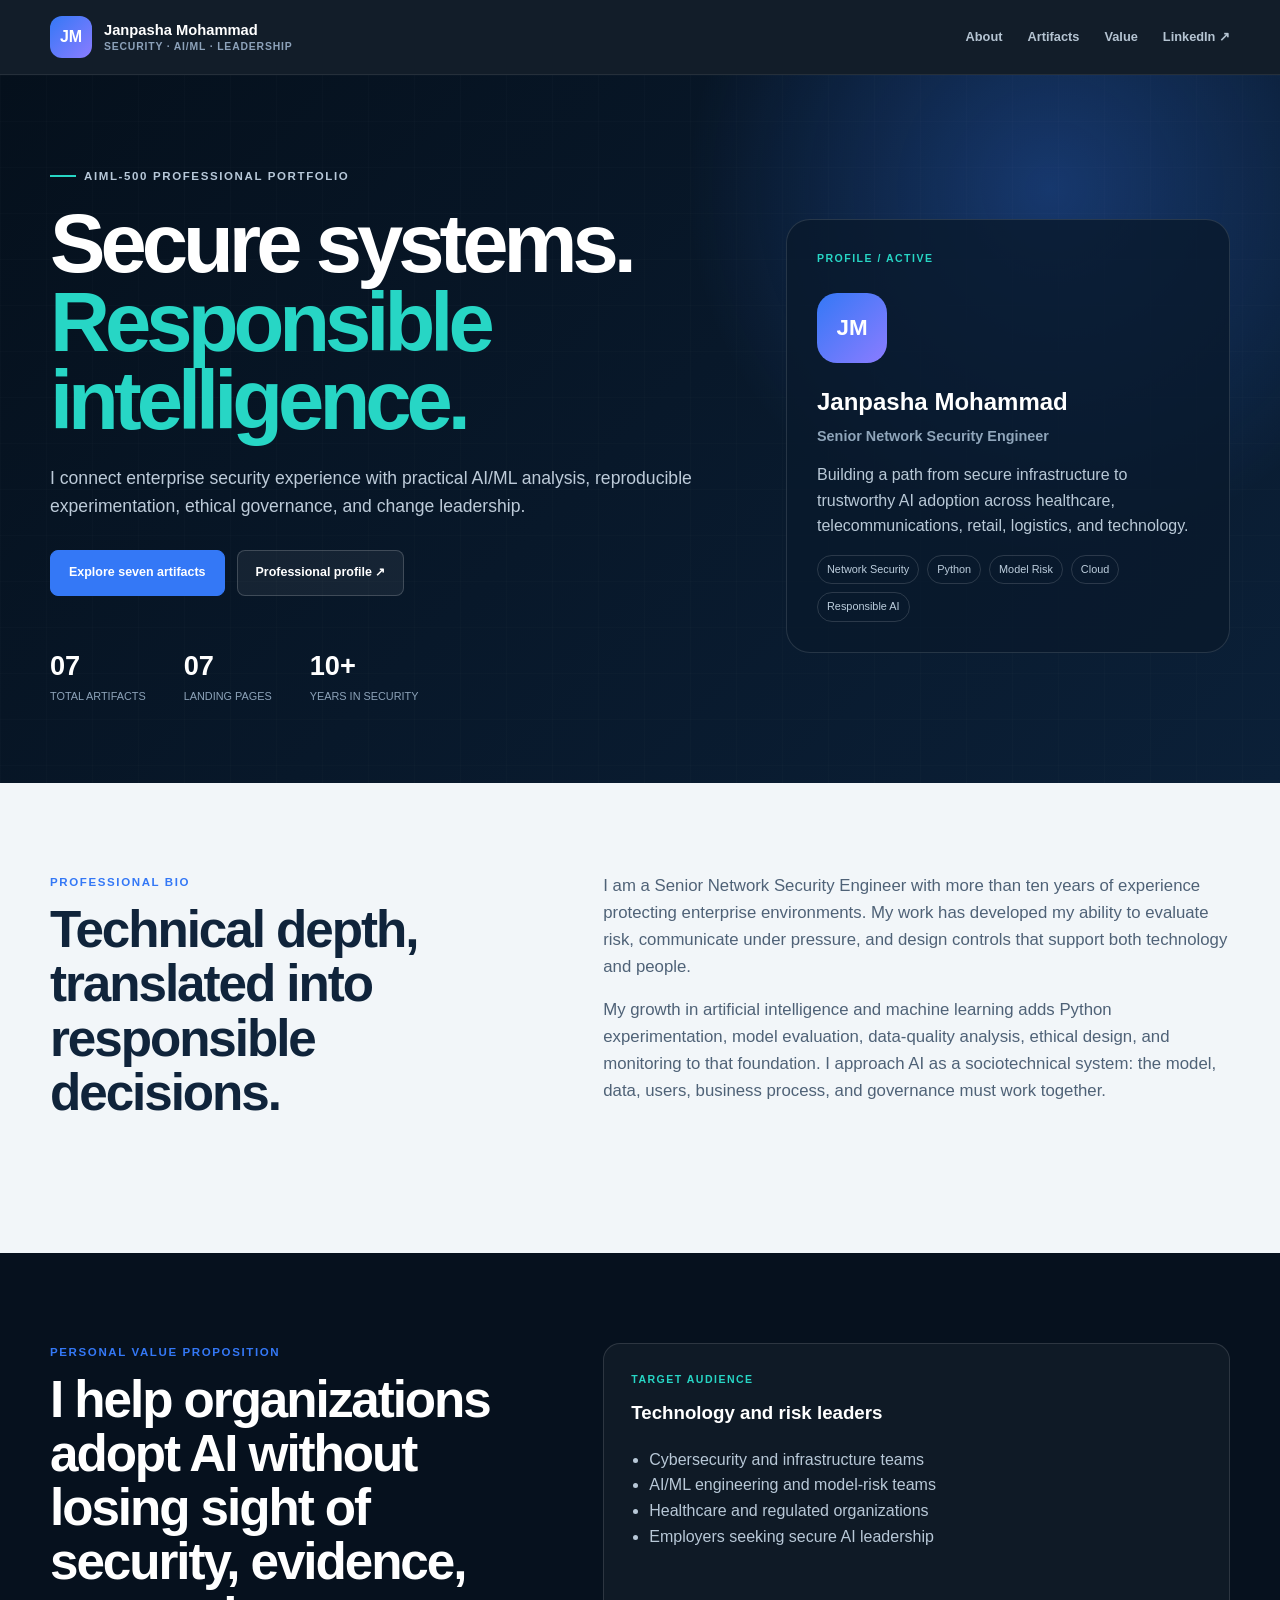
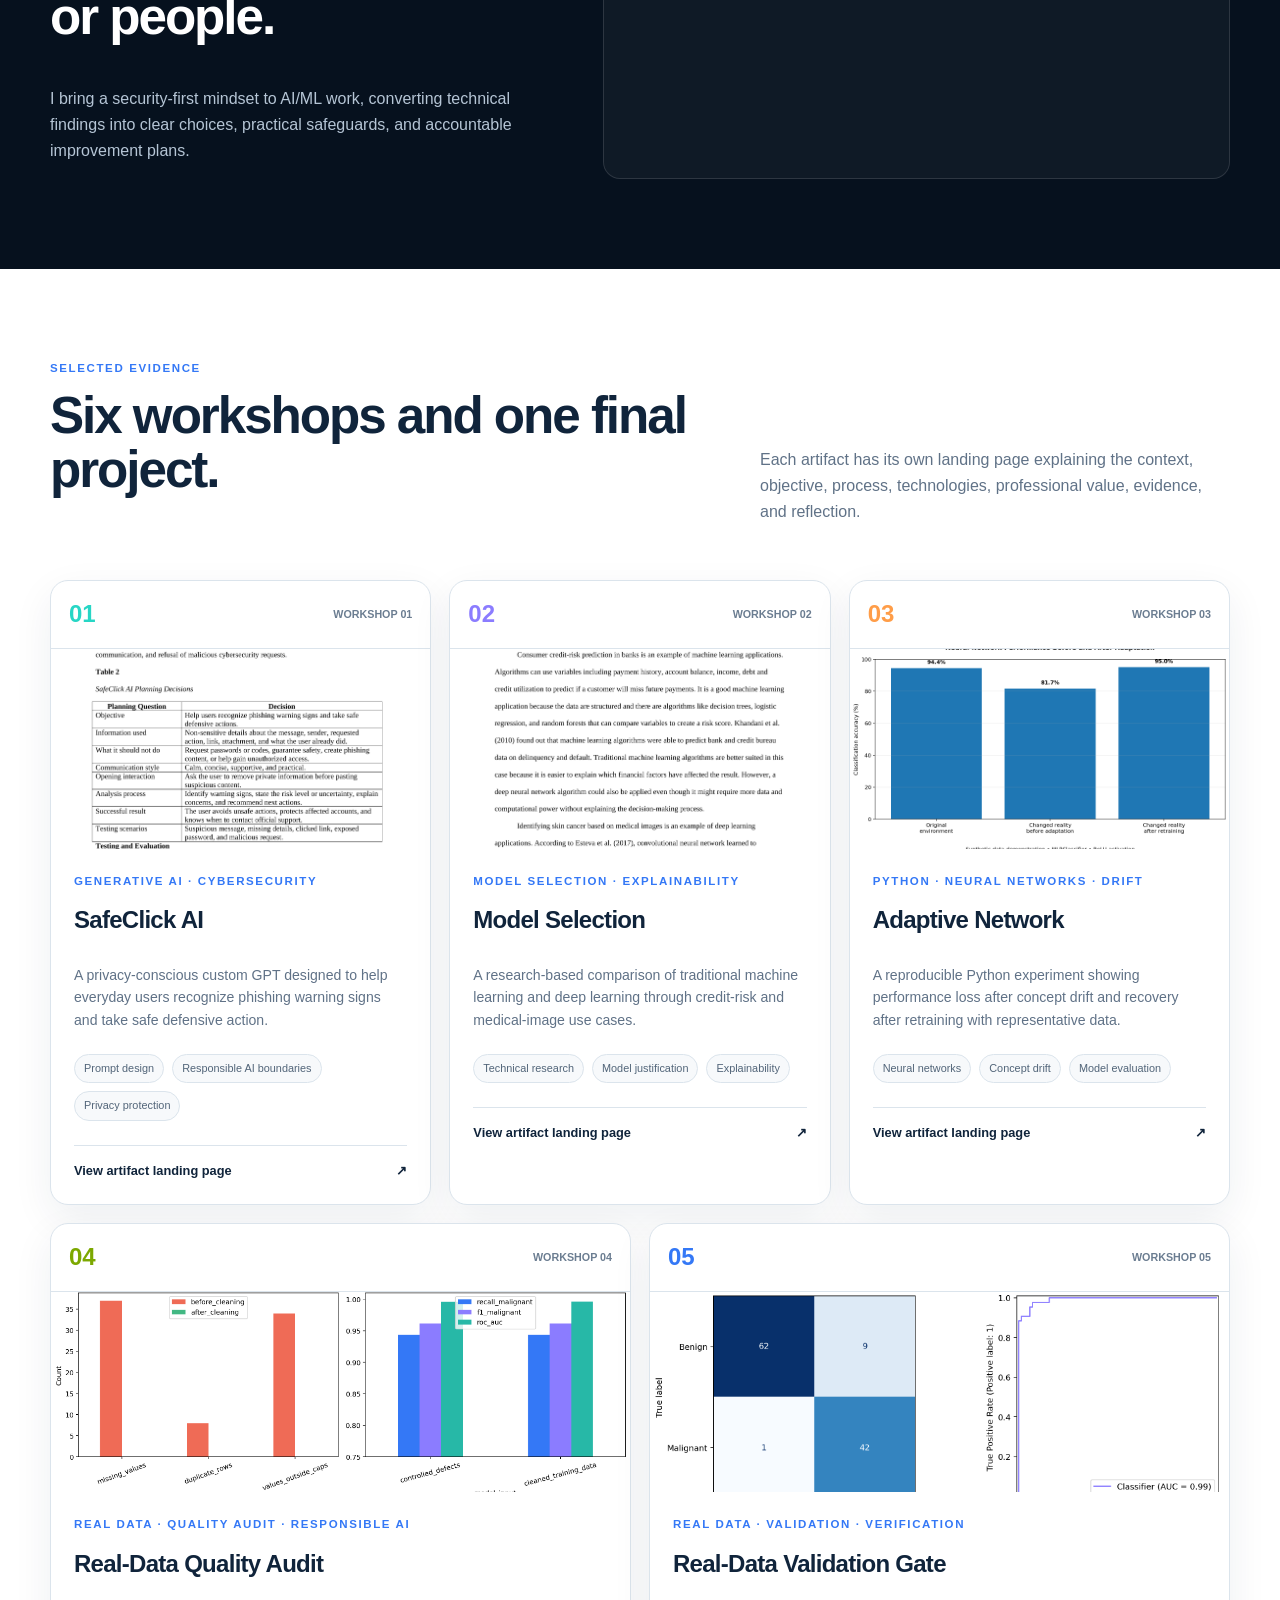
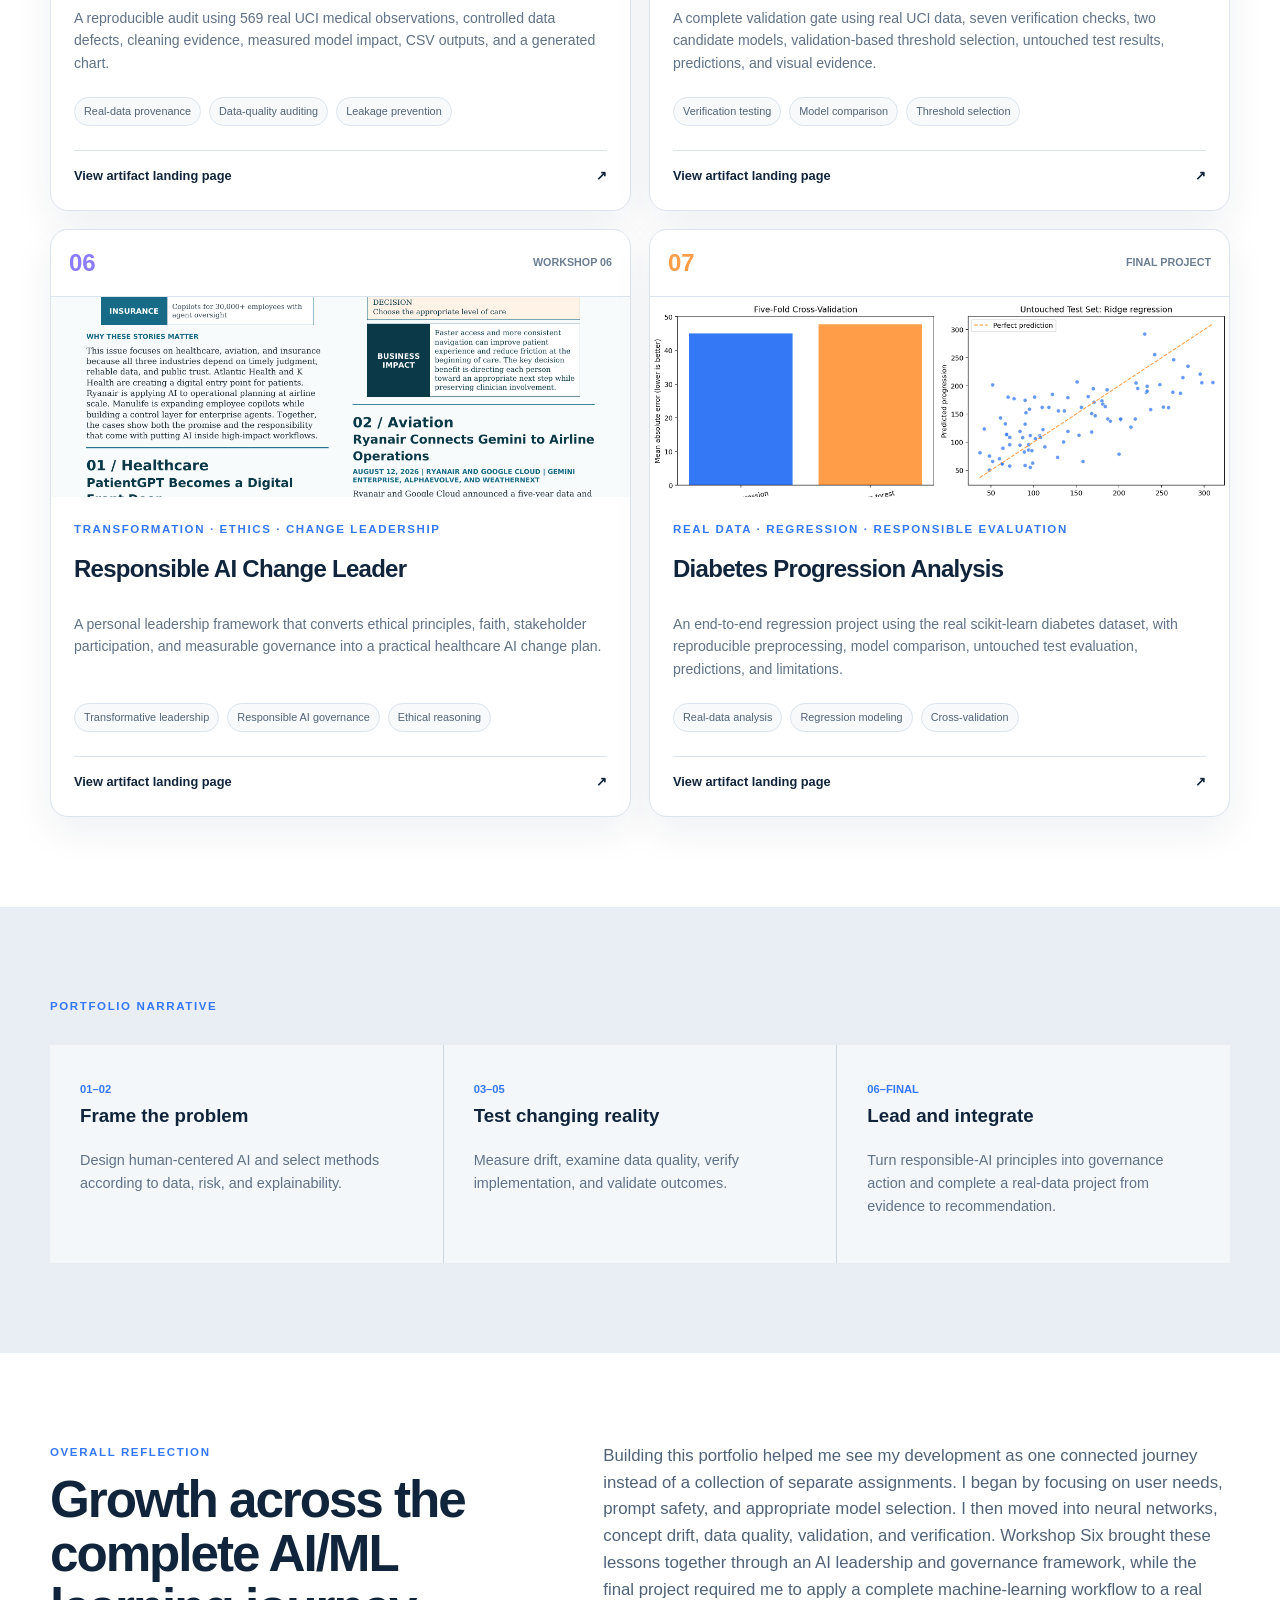
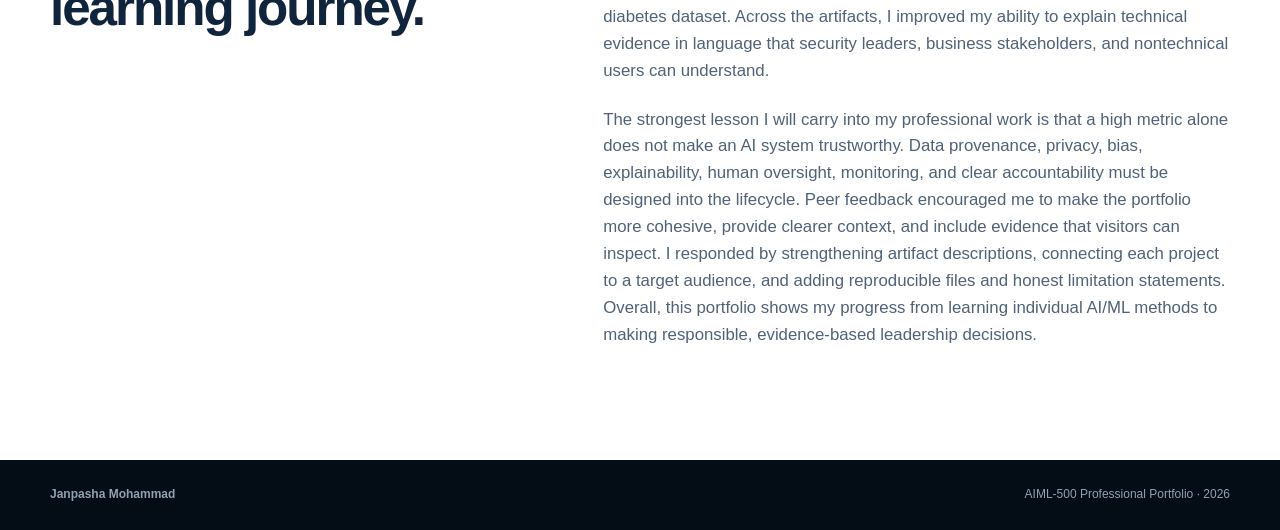
==== commit 4d364864: "Add files via upload" ====
--- a/index.html
+++ b/index.html
@@ -1,23 +1,24 @@
-<!doctype html>
-<html lang="en">
-<head>
-  <meta charset="utf-8">
-  <meta name="viewport" content="width=device-width,initial-scale=1">
-  <meta name="description" content="Janpasha Mohammad's AI and machine learning professional portfolio.">
-  <title>Janpasha Mohammad | AI/ML Portfolio</title>
-  <link rel="stylesheet" href="styles.css">
-</head>
-<body>
-  <a class="skip" href="#main">Skip to content</a>
-  <header class="topbar"><div class="shell nav"><a class="brand" href="index.html"><span>JM</span><strong>Janpasha Mohammad<small>Security · AI/ML · Leadership</small></strong></a><button class="menu" aria-expanded="false" aria-label="Open navigation">☰</button><nav><a href="#about">About</a><a href="#artifacts">Artifacts</a><a href="#value">Value</a><a href="https://www.linkedin.com/in/janpasha-mohammad-199888212" target="_blank" rel="noopener">LinkedIn ↗</a></nav></div></header>
-  <main id="main">
-    <section class="hero"><div class="grid"></div><div class="shell hero-layout"><div><p class="kicker"><i></i>AIML-500 PROFESSIONAL PORTFOLIO</p><h1>Secure systems.<br><em>Responsible intelligence.</em></h1><p class="lead">I connect enterprise security experience with practical AI/ML analysis, reproducible experimentation, ethical governance, and change leadership.</p><div class="actions"><a class="button primary" href="#artifacts">Explore five artifacts</a><a class="button ghost" href="https://www.linkedin.com/in/janpasha-mohammad-199888212" target="_blank" rel="noopener">Professional profile ↗</a></div><div class="stats"><div><strong>05</strong><span>Workshop artifacts</span></div><div><strong>05</strong><span>Landing pages</span></div><div><strong>10+</strong><span>Years in security</span></div></div></div><aside class="profile"><p>PROFILE / ACTIVE</p><div class="avatar">JM</div><h2>Janpasha Mohammad</h2><h3>Senior Network Security Engineer</h3><p>Building a path from secure infrastructure to trustworthy AI adoption across healthcare, telecommunications, retail, logistics, and technology.</p><div class="tags"><span>Network Security</span><span>Python</span><span>Model Risk</span><span>Cloud</span><span>Responsible AI</span></div></aside></div></section>
-    <section class="section" id="about"><div class="shell split"><div><p class="label">PROFESSIONAL BIO</p><h2>Technical depth, translated into responsible decisions.</h2></div><div class="copy"><p>I am a Senior Network Security Engineer with more than ten years of experience protecting enterprise environments. My work has developed my ability to evaluate risk, communicate under pressure, and design controls that support both technology and people.</p><p>My growth in artificial intelligence and machine learning adds Python experimentation, model evaluation, data-quality analysis, ethical design, and monitoring to that foundation. I approach AI as a sociotechnical system: the model, data, users, business process, and governance must work together.</p></div></div></section>
-    <section class="section audience" id="value"><div class="shell split"><div><p class="label">PERSONAL VALUE PROPOSITION</p><h2>I help organizations adopt AI without losing sight of security, evidence, or people.</h2><p>I bring a security-first mindset to AI/ML work, converting technical findings into clear choices, practical safeguards, and accountable improvement plans.</p></div><aside><p class="mini">TARGET AUDIENCE</p><h3>Technology and risk leaders</h3><ul><li>Cybersecurity and infrastructure teams</li><li>AI/ML engineering and model-risk teams</li><li>Healthcare and regulated organizations</li><li>Employers seeking secure AI leadership</li></ul></aside></div></section>
-    <section class="section artifacts" id="artifacts"><div class="shell"><header class="section-head"><div><p class="label">SELECTED EVIDENCE</p><h2>Five workshops. One story of growth.</h2></div><p>Each project has its own landing page explaining the context, objective, process, technologies, professional value, complete evidence, and a three-paragraph reflection.</p></header><div class="cards" id="artifact-cards"></div></div></section>
-    <section class="section growth"><div class="shell"><p class="label">PORTFOLIO NARRATIVE</p><div class="growth-grid"><article><span>01–02</span><h3>Frame the problem</h3><p>Design human-centered AI and select methods according to data, risk, and explainability.</p></article><article><span>03–04</span><h3>Test changing reality</h3><p>Measure drift, examine data quality, protect privacy, and surface group-level risk.</p></article><article><span>05</span><h3>Govern the lifecycle</h3><p>Verify implementation, validate outcomes, and monitor performance after release.</p></article></div></div></section>
-  </main>
-  <footer><div class="shell footer"><strong>Janpasha Mohammad</strong><span>AIML-500 Professional Portfolio · 2026</span></div></footer>
-  <script src="script.js"></script>
-</body>
-</html>
+<!doctype html>
+<html lang="en">
+<head>
+  <meta charset="utf-8">
+  <meta name="viewport" content="width=device-width,initial-scale=1">
+  <meta name="description" content="Janpasha Mohammad's AI and machine learning professional portfolio.">
+  <title>Janpasha Mohammad | AI/ML Portfolio</title>
+  <link rel="stylesheet" href="styles.css">
+</head>
+<body>
+  <a class="skip" href="#main">Skip to content</a>
+  <header class="topbar"><div class="shell nav"><a class="brand" href="index.html"><span>JM</span><strong>Janpasha Mohammad<small>Security · AI/ML · Leadership</small></strong></a><button class="menu" aria-expanded="false" aria-label="Open navigation">☰</button><nav><a href="#about">About</a><a href="#artifacts">Artifacts</a><a href="#value">Value</a><a href="https://www.linkedin.com/in/janpasha-mohammad-199888212" target="_blank" rel="noopener">LinkedIn ↗</a></nav></div></header>
+  <main id="main">
+    <section class="hero"><div class="grid"></div><div class="shell hero-layout"><div><p class="kicker"><i></i>AIML-500 PROFESSIONAL PORTFOLIO</p><h1>Secure systems.<br><em>Responsible intelligence.</em></h1><p class="lead">I connect enterprise security experience with practical AI/ML analysis, reproducible experimentation, ethical governance, and change leadership.</p><div class="actions"><a class="button primary" href="#artifacts">Explore seven artifacts</a><a class="button ghost" href="https://www.linkedin.com/in/janpasha-mohammad-199888212" target="_blank" rel="noopener">Professional profile ↗</a></div><div class="stats"><div><strong>07</strong><span>Total artifacts</span></div><div><strong>07</strong><span>Landing pages</span></div><div><strong>10+</strong><span>Years in security</span></div></div></div><aside class="profile"><p>PROFILE / ACTIVE</p><div class="avatar">JM</div><h2>Janpasha Mohammad</h2><h3>Senior Network Security Engineer</h3><p>Building a path from secure infrastructure to trustworthy AI adoption across healthcare, telecommunications, retail, logistics, and technology.</p><div class="tags"><span>Network Security</span><span>Python</span><span>Model Risk</span><span>Cloud</span><span>Responsible AI</span></div></aside></div></section>
+    <section class="section" id="about"><div class="shell split"><div><p class="label">PROFESSIONAL BIO</p><h2>Technical depth, translated into responsible decisions.</h2></div><div class="copy"><p>I am a Senior Network Security Engineer with more than ten years of experience protecting enterprise environments. My work has developed my ability to evaluate risk, communicate under pressure, and design controls that support both technology and people.</p><p>My growth in artificial intelligence and machine learning adds Python experimentation, model evaluation, data-quality analysis, ethical design, and monitoring to that foundation. I approach AI as a sociotechnical system: the model, data, users, business process, and governance must work together.</p></div></div></section>
+    <section class="section audience" id="value"><div class="shell split"><div><p class="label">PERSONAL VALUE PROPOSITION</p><h2>I help organizations adopt AI without losing sight of security, evidence, or people.</h2><p>I bring a security-first mindset to AI/ML work, converting technical findings into clear choices, practical safeguards, and accountable improvement plans.</p></div><aside><p class="mini">TARGET AUDIENCE</p><h3>Technology and risk leaders</h3><ul><li>Cybersecurity and infrastructure teams</li><li>AI/ML engineering and model-risk teams</li><li>Healthcare and regulated organizations</li><li>Employers seeking secure AI leadership</li></ul></aside></div></section>
+    <section class="section artifacts" id="artifacts"><div class="shell"><header class="section-head"><div><p class="label">SELECTED EVIDENCE</p><h2>Six workshops and one final project.</h2></div><p>Each artifact has its own landing page explaining the context, objective, process, technologies, professional value, evidence, and reflection.</p></header><div class="cards" id="artifact-cards"></div></div></section>
+    <section class="section growth"><div class="shell"><p class="label">PORTFOLIO NARRATIVE</p><div class="growth-grid"><article><span>01–02</span><h3>Frame the problem</h3><p>Design human-centered AI and select methods according to data, risk, and explainability.</p></article><article><span>03–05</span><h3>Test changing reality</h3><p>Measure drift, examine data quality, verify implementation, and validate outcomes.</p></article><article><span>06–FINAL</span><h3>Lead and integrate</h3><p>Turn responsible-AI principles into governance action and complete a real-data project from evidence to recommendation.</p></article></div></div></section>
+    <section class="section overall-reflection" id="overall-reflection"><div class="shell split"><div><p class="label">OVERALL REFLECTION</p><h2>Growth across the complete AI/ML learning journey.</h2></div><div class="copy"><p>Building this portfolio helped me see my development as one connected journey instead of a collection of separate assignments. I began by focusing on user needs, prompt safety, and appropriate model selection. I then moved into neural networks, concept drift, data quality, validation, and verification. Workshop Six brought these lessons together through an AI leadership and governance framework, while the final project required me to apply a complete machine-learning workflow to a real diabetes dataset. Across the artifacts, I improved my ability to explain technical evidence in language that security leaders, business stakeholders, and nontechnical users can understand.</p><p>The strongest lesson I will carry into my professional work is that a high metric alone does not make an AI system trustworthy. Data provenance, privacy, bias, explainability, human oversight, monitoring, and clear accountability must be designed into the lifecycle. Peer feedback encouraged me to make the portfolio more cohesive, provide clearer context, and include evidence that visitors can inspect. I responded by strengthening artifact descriptions, connecting each project to a target audience, and adding reproducible files and honest limitation statements. Overall, this portfolio shows my progress from learning individual AI/ML methods to making responsible, evidence-based leadership decisions.</p></div></div></section>
+  </main>
+  <footer><div class="shell footer"><strong>Janpasha Mohammad</strong><span>AIML-500 Professional Portfolio · 2026</span></div></footer>
+  <script src="script.js"></script>
+</body>
+</html>
--- a/styles.css
+++ b/styles.css
@@ -1,5 +1,6 @@
-:root{--navy:#06111e;--ink:#10243b;--muted:#607287;--paper:#f2f6f9;--white:#fff;--line:#dbe4ec;--blue:#3478f6;--cyan:#27d6c5;--violet:#8b7cff;--orange:#ff9d48;--lime:#b8ef4a;--shell:1180px}*{box-sizing:border-box}html{scroll-behavior:smooth}body{margin:0;background:var(--paper);color:var(--ink);font-family:Arial,Helvetica,sans-serif;line-height:1.6}a{color:inherit}img{display:block;max-width:100%}.shell{width:min(calc(100% - 40px),var(--shell));margin:auto}.skip{position:fixed;left:12px;top:12px;z-index:999;padding:9px 12px;background:#fff;transform:translateY(-180%)}.skip:focus{transform:none}.topbar{position:sticky;top:0;z-index:50;background:rgba(6,17,30,.95);border-bottom:1px solid rgba(255,255,255,.08)}.nav{min-height:74px;display:flex;align-items:center;justify-content:space-between}.brand{display:flex;align-items:center;gap:12px;color:#fff;text-decoration:none}.brand>span{display:grid;width:42px;height:42px;place-items:center;border-radius:12px;background:linear-gradient(135deg,var(--blue),var(--violet));font-weight:900}.brand strong{font-size:.92rem;line-height:1.25}.brand small{display:block;color:#8da2ba;font-size:.65rem;letter-spacing:.08em;text-transform:uppercase}.nav nav{display:flex;gap:25px}.nav nav a{color:#b5c4d2;text-decoration:none;font-size:.8rem;font-weight:700}.menu{display:none;border:0;background:none;color:#fff;font-size:1.4rem}.hero{position:relative;overflow:hidden;padding:92px 0 78px;color:#fff;background:radial-gradient(circle at 82% 16%,rgba(52,120,246,.32),transparent 30%),linear-gradient(135deg,#05101c,#0b2038)}.grid{position:absolute;inset:0;opacity:.35;background-image:linear-gradient(rgba(255,255,255,.04) 1px,transparent 1px),linear-gradient(90deg,rgba(255,255,255,.04) 1px,transparent 1px);background-size:46px 46px}.hero-layout{position:relative;display:grid;grid-template-columns:1.2fr .8fr;gap:70px;align-items:center}.kicker,.label,.eyebrow{font-size:.72rem;font-weight:900;letter-spacing:.14em;text-transform:uppercase}.kicker{color:#b7c8d9}.kicker i{display:inline-block;width:26px;height:2px;margin:0 8px 3px 0;background:var(--cyan)}h1,h2,h3,p{margin-top:0}.hero h1{margin:20px 0 24px;font-size:clamp(3.2rem,6.5vw,6.5rem);line-height:.94;letter-spacing:-.06em}.hero h1 em{color:var(--cyan);font-style:normal}.lead{max-width:680px;color:#bdcbd9;font-size:1.1rem}.actions{display:flex;flex-wrap:wrap;gap:12px;margin-top:30px}.button{display:inline-flex;padding:12px 18px;border:1px solid rgba(255,255,255,.18);border-radius:8px;color:#fff;text-decoration:none;font-size:.78rem;font-weight:850}.button.primary{border-color:var(--blue);background:var(--blue)}.button.ghost{background:rgba(255,255,255,.06)}.stats{display:flex;gap:38px;margin-top:48px}.stats div{display:grid}.stats strong{font-size:1.7rem}.stats span{color:#8da3b9;font-size:.68rem;text-transform:uppercase}.profile{padding:30px;border:1px solid rgba(255,255,255,.12);border-radius:24px;background:rgba(9,25,44,.8)}.profile>p:first-child,.mini{color:var(--cyan);font-size:.66rem;font-weight:900;letter-spacing:.14em}.avatar{display:grid;width:70px;height:70px;margin:26px 0 20px;place-items:center;border-radius:20px;background:linear-gradient(135deg,var(--blue),var(--violet));font-size:1.4rem;font-weight:900}.profile h2{margin-bottom:3px}.profile h3{color:#8fa5ba;font-size:.9rem}.profile>p{color:#b9c9d7}.tags{display:flex;flex-wrap:wrap;gap:8px}.tags span{padding:5px 9px;border:1px solid rgba(255,255,255,.14);border-radius:999px;color:#bdcedd;font-size:.68rem}.section{padding:90px 0}.split{display:grid;grid-template-columns:.85fr 1.15fr;gap:90px}.section h2{font-size:clamp(2rem,4vw,3.3rem);line-height:1.06;letter-spacing:-.04em}.label{color:var(--blue)}.copy{color:#4f6277;font-size:1.05rem}.audience,.value-section{color:#fff;background:var(--navy)}.audience>div>div>p:last-child,.value-section .split>div:last-child{color:#b5c5d5}.audience aside,.side-card{padding:27px;border:1px solid rgba(255,255,255,.12);border-radius:17px;background:rgba(255,255,255,.04)}.audience ul{padding-left:18px;color:#b8c8d7}.artifacts{background:#fff}.section-head{display:flex;justify-content:space-between;gap:50px;align-items:end;margin-bottom:40px}.section-head>p{max-width:470px;color:var(--muted)}.cards{display:grid;grid-template-columns:repeat(6,1fr);gap:18px}.card{grid-column:span 2;overflow:hidden;border:1px solid var(--line);border-radius:18px;background:#fff;box-shadow:0 14px 40px rgba(12,37,68,.07)}.card:nth-child(4),.card:nth-child(5){grid-column:span 3}.card-top{display:flex;align-items:center;justify-content:space-between;padding:14px 18px;border-bottom:1px solid var(--line)}.card-top strong{font-size:1.5rem}.card-top span{color:#6b7d91;font-size:.67rem;font-weight:800;text-transform:uppercase}.card-image{height:200px;overflow:hidden;background:#e8edf3}.card-image img{width:100%;height:100%;object-fit:cover}.card-copy{padding:23px}.eyebrow{color:var(--blue)}.card-copy h3{font-size:1.5rem;letter-spacing:-.03em}.card-copy>p:not(.eyebrow){min-height:76px;color:var(--muted);font-size:.88rem}.card-copy .tags span,.side-card .tags span{border-color:var(--line);color:#526579;background:#f7f9fb}.card-link{display:flex;justify-content:space-between;margin-top:24px;padding-top:15px;border-top:1px solid var(--line);text-decoration:none;font-size:.8rem;font-weight:900}.accent-cyan .card-top strong{color:var(--cyan)}.accent-violet .card-top strong{color:var(--violet)}.accent-orange .card-top strong{color:var(--orange)}.accent-lime .card-top strong{color:#7ca800}.accent-blue .card-top strong{color:var(--blue)}.growth{background:#e8eef4}.growth-grid{display:grid;grid-template-columns:repeat(3,1fr);gap:1px;margin-top:30px;background:#cad6e1}.growth-grid article{padding:30px;background:#f4f7f9}.growth-grid span{color:var(--blue);font-size:.7rem;font-weight:900}.growth-grid p{color:var(--muted);font-size:.9rem}footer{padding:25px 0;color:#8fa1b4;background:#040c15}.footer{display:flex;justify-content:space-between;font-size:.75rem}
-.artifact-page{--accent:var(--blue)}.artifact-page.accent-cyan{--accent:var(--cyan)}.artifact-page.accent-violet{--accent:var(--violet)}.artifact-page.accent-orange{--accent:var(--orange)}.artifact-page.accent-lime{--accent:var(--lime)}.artifact-hero{padding:58px 0 70px;color:#fff;background:linear-gradient(135deg,#071320,#0d2844)}.back{display:inline-block;margin-bottom:42px;color:#9eb1c4;text-decoration:none;font-size:.8rem}.artifact-page .kicker i{background:var(--accent)}.artifact-hero-grid{display:grid;grid-template-columns:1.2fr .8fr;gap:58px;align-items:center}.artifact-hero h1{margin:16px 0 22px;font-size:clamp(2.8rem,5vw,5.4rem);line-height:.98;letter-spacing:-.055em}.artifact-hero-grid>div:first-child>p{color:#b9c9d8;font-size:1.06rem}.hero-image{overflow:hidden;height:340px;border:1px solid rgba(255,255,255,.14);border-radius:18px;background:#fff}.hero-image img{width:100%;height:100%;object-fit:cover}.metric-band{background:var(--accent)}.metric-band .shell{display:grid;grid-template-columns:repeat(3,1fr)}.metric-band .shell>div{display:grid;padding:21px 29px;border-right:1px solid rgba(0,0,0,.15)}.metric-band strong{font-size:1.8rem}.metric-band span{font-size:.67rem;font-weight:900;text-transform:uppercase}.landing-grid{display:grid;grid-template-columns:1fr 330px;gap:68px}.info{padding-bottom:34px;margin-bottom:34px;border-bottom:1px solid var(--line)}.info h2{font-size:1.6rem}.info p{color:#4f6276}.info ol{list-style:none;padding:0}.info li{display:grid;grid-template-columns:44px 1fr;gap:15px}.info li span{color:var(--accent);font-weight:900}.side-card{margin-bottom:16px;border-color:var(--line);background:#fff}.side-card ul{padding-left:18px;color:#536579}.value-section .label{color:var(--accent)}
-@media(max-width:900px){.hero-layout,.split,.artifact-hero-grid,.landing-grid{grid-template-columns:1fr;gap:38px}.cards{grid-template-columns:1fr}.card,.card:nth-child(4),.card:nth-child(5){grid-column:auto}.growth-grid{grid-template-columns:1fr}.section-head{display:block}.profile{max-width:600px}.nav nav{display:none;position:absolute;top:74px;right:20px;left:20px;padding:18px;background:var(--navy);flex-direction:column}.nav nav.open{display:flex}.menu{display:block}}
+:root{--navy:#06111e;--ink:#10243b;--muted:#607287;--paper:#f2f6f9;--white:#fff;--line:#dbe4ec;--blue:#3478f6;--cyan:#27d6c5;--violet:#8b7cff;--orange:#ff9d48;--lime:#b8ef4a;--shell:1180px}*{box-sizing:border-box}html{scroll-behavior:smooth}body{margin:0;background:var(--paper);color:var(--ink);font-family:Arial,Helvetica,sans-serif;line-height:1.6}a{color:inherit}img{display:block;max-width:100%}.shell{width:min(calc(100% - 40px),var(--shell));margin:auto}.skip{position:fixed;left:12px;top:12px;z-index:999;padding:9px 12px;background:#fff;transform:translateY(-180%)}.skip:focus{transform:none}.topbar{position:sticky;top:0;z-index:50;background:rgba(6,17,30,.95);border-bottom:1px solid rgba(255,255,255,.08)}.nav{min-height:74px;display:flex;align-items:center;justify-content:space-between}.brand{display:flex;align-items:center;gap:12px;color:#fff;text-decoration:none}.brand>span{display:grid;width:42px;height:42px;place-items:center;border-radius:12px;background:linear-gradient(135deg,var(--blue),var(--violet));font-weight:900}.brand strong{font-size:.92rem;line-height:1.25}.brand small{display:block;color:#8da2ba;font-size:.65rem;letter-spacing:.08em;text-transform:uppercase}.nav nav{display:flex;gap:25px}.nav nav a{color:#b5c4d2;text-decoration:none;font-size:.8rem;font-weight:700}.menu{display:none;border:0;background:none;color:#fff;font-size:1.4rem}.hero{position:relative;overflow:hidden;padding:92px 0 78px;color:#fff;background:radial-gradient(circle at 82% 16%,rgba(52,120,246,.32),transparent 30%),linear-gradient(135deg,#05101c,#0b2038)}.grid{position:absolute;inset:0;opacity:.35;background-image:linear-gradient(rgba(255,255,255,.04) 1px,transparent 1px),linear-gradient(90deg,rgba(255,255,255,.04) 1px,transparent 1px);background-size:46px 46px}.hero-layout{position:relative;display:grid;grid-template-columns:1.2fr .8fr;gap:70px;align-items:center}.kicker,.label,.eyebrow{font-size:.72rem;font-weight:900;letter-spacing:.14em;text-transform:uppercase}.kicker{color:#b7c8d9}.kicker i{display:inline-block;width:26px;height:2px;margin:0 8px 3px 0;background:var(--cyan)}h1,h2,h3,p{margin-top:0}.hero h1{margin:20px 0 24px;font-size:clamp(3.2rem,6.5vw,6.5rem);line-height:.94;letter-spacing:-.06em}.hero h1 em{color:var(--cyan);font-style:normal}.lead{max-width:680px;color:#bdcbd9;font-size:1.1rem}.actions{display:flex;flex-wrap:wrap;gap:12px;margin-top:30px}.button{display:inline-flex;padding:12px 18px;border:1px solid rgba(255,255,255,.18);border-radius:8px;color:#fff;text-decoration:none;font-size:.78rem;font-weight:850}.button.primary{border-color:var(--blue);background:var(--blue)}.button.ghost{background:rgba(255,255,255,.06)}.stats{display:flex;gap:38px;margin-top:48px}.stats div{display:grid}.stats strong{font-size:1.7rem}.stats span{color:#8da3b9;font-size:.68rem;text-transform:uppercase}.profile{padding:30px;border:1px solid rgba(255,255,255,.12);border-radius:24px;background:rgba(9,25,44,.8)}.profile>p:first-child,.mini{color:var(--cyan);font-size:.66rem;font-weight:900;letter-spacing:.14em}.avatar{display:grid;width:70px;height:70px;margin:26px 0 20px;place-items:center;border-radius:20px;background:linear-gradient(135deg,var(--blue),var(--violet));font-size:1.4rem;font-weight:900}.profile h2{margin-bottom:3px}.profile h3{color:#8fa5ba;font-size:.9rem}.profile>p{color:#b9c9d7}.tags{display:flex;flex-wrap:wrap;gap:8px}.tags span{padding:5px 9px;border:1px solid rgba(255,255,255,.14);border-radius:999px;color:#bdcedd;font-size:.68rem}.section{padding:90px 0}.split{display:grid;grid-template-columns:.85fr 1.15fr;gap:90px}.section h2{font-size:clamp(2rem,4vw,3.3rem);line-height:1.06;letter-spacing:-.04em}.label{color:var(--blue)}.copy{color:#4f6277;font-size:1.05rem}.audience,.value-section{color:#fff;background:var(--navy)}.audience>div>div>p:last-child,.value-section .split>div:last-child{color:#b5c5d5}.audience aside,.side-card{padding:27px;border:1px solid rgba(255,255,255,.12);border-radius:17px;background:rgba(255,255,255,.04)}.audience ul{padding-left:18px;color:#b8c8d7}.artifacts{background:#fff}.section-head{display:flex;justify-content:space-between;gap:50px;align-items:end;margin-bottom:40px}.section-head>p{max-width:470px;color:var(--muted)}.cards{display:grid;grid-template-columns:repeat(6,1fr);gap:18px}.card{grid-column:span 2;overflow:hidden;border:1px solid var(--line);border-radius:18px;background:#fff;box-shadow:0 14px 40px rgba(12,37,68,.07)}.card:nth-child(4),.card:nth-child(5){grid-column:span 3}.card-top{display:flex;align-items:center;justify-content:space-between;padding:14px 18px;border-bottom:1px solid var(--line)}.card-top strong{font-size:1.5rem}.card-top span{color:#6b7d91;font-size:.67rem;font-weight:800;text-transform:uppercase}.card-image{height:200px;overflow:hidden;background:#e8edf3}.card-image img{width:100%;height:100%;object-fit:cover}.card-copy{padding:23px}.eyebrow{color:var(--blue)}.card-copy h3{font-size:1.5rem;letter-spacing:-.03em}.card-copy>p:not(.eyebrow){min-height:76px;color:var(--muted);font-size:.88rem}.card-copy .tags span,.side-card .tags span{border-color:var(--line);color:#526579;background:#f7f9fb}.card-link{display:flex;justify-content:space-between;margin-top:24px;padding-top:15px;border-top:1px solid var(--line);text-decoration:none;font-size:.8rem;font-weight:900}.accent-cyan .card-top strong{color:var(--cyan)}.accent-violet .card-top strong{color:var(--violet)}.accent-orange .card-top strong{color:var(--orange)}.accent-lime .card-top strong{color:#7ca800}.accent-blue .card-top strong{color:var(--blue)}.growth{background:#e8eef4}.growth-grid{display:grid;grid-template-columns:repeat(3,1fr);gap:1px;margin-top:30px;background:#cad6e1}.growth-grid article{padding:30px;background:#f4f7f9}.growth-grid span{color:var(--blue);font-size:.7rem;font-weight:900}.growth-grid p{color:var(--muted);font-size:.9rem}footer{padding:25px 0;color:#8fa1b4;background:#040c15}.footer{display:flex;justify-content:space-between;font-size:.75rem}
+.artifact-page{--accent:var(--blue)}.artifact-page.accent-cyan{--accent:var(--cyan)}.artifact-page.accent-violet{--accent:var(--violet)}.artifact-page.accent-orange{--accent:var(--orange)}.artifact-page.accent-lime{--accent:var(--lime)}.artifact-hero{padding:58px 0 70px;color:#fff;background:linear-gradient(135deg,#071320,#0d2844)}.back{display:inline-block;margin-bottom:42px;color:#9eb1c4;text-decoration:none;font-size:.8rem}.artifact-page .kicker i{background:var(--accent)}.artifact-hero-grid{display:grid;grid-template-columns:1.2fr .8fr;gap:58px;align-items:center}.artifact-hero h1{margin:16px 0 22px;font-size:clamp(2.8rem,5vw,5.4rem);line-height:.98;letter-spacing:-.055em}.artifact-hero-grid>div:first-child>p{color:#b9c9d8;font-size:1.06rem}.hero-image{overflow:hidden;height:340px;border:1px solid rgba(255,255,255,.14);border-radius:18px;background:#fff}.hero-image img{width:100%;height:100%;object-fit:cover}.metric-band{background:var(--accent)}.metric-band .shell{display:grid;grid-template-columns:repeat(3,1fr)}.metric-band .shell>div{display:grid;padding:21px 29px;border-right:1px solid rgba(0,0,0,.15)}.metric-band strong{font-size:1.8rem}.metric-band span{font-size:.67rem;font-weight:900;text-transform:uppercase}.landing-grid{display:grid;grid-template-columns:1fr 330px;gap:68px}.info{padding-bottom:34px;margin-bottom:34px;border-bottom:1px solid var(--line)}.info h2{font-size:1.6rem}.info p{color:#4f6276}.info ol{list-style:none;padding:0}.info li{display:grid;grid-template-columns:44px 1fr;gap:15px}.info li span{color:var(--accent);font-weight:900}.side-card{margin-bottom:16px;border-color:var(--line);background:#fff}.side-card ul{padding-left:18px;color:#536579}.value-section .label{color:var(--accent)}
+@media(max-width:900px){.hero-layout,.split,.artifact-hero-grid,.landing-grid{grid-template-columns:1fr;gap:38px}.cards{grid-template-columns:1fr}.card,.card:nth-child(4),.card:nth-child(5){grid-column:auto}.growth-grid{grid-template-columns:1fr}.section-head{display:block}.profile{max-width:600px}.nav nav{display:none;position:absolute;top:74px;right:20px;left:20px;padding:18px;background:var(--navy);flex-direction:column}.nav nav.open{display:flex}.menu{display:block}}
 @media(max-width:640px){.hero{padding-top:60px}.hero h1{font-size:3.2rem}.stats{gap:18px;flex-wrap:wrap}.section{padding:64px 0}.metric-band .shell{grid-template-columns:1fr}.footer{display:grid;gap:8px}.artifact-hero h1{font-size:2.7rem}.actions .button{width:100%}}
+.card:nth-child(6),.card:nth-child(7){grid-column:span 3}.overall-reflection{background:#fff}.overall-reflection .copy p{margin-bottom:22px}@media(max-width:900px){.card:nth-child(6),.card:nth-child(7){grid-column:auto}}
 .reflection{background:#fff}.reflection h2{max-width:820px}.reflection-intro{max-width:720px;color:var(--muted)}.reflection-grid{display:grid;grid-template-columns:repeat(3,1fr);gap:18px;margin-top:38px}.reflection-grid article{padding:25px;border-top:3px solid var(--accent);background:var(--paper)}.reflection-grid span{color:var(--accent);font-size:.72rem;font-weight:900;letter-spacing:.12em}.reflection-grid p{margin-top:14px;color:#506277;font-size:.92rem}@media(max-width:900px){.reflection-grid{grid-template-columns:1fr}}
